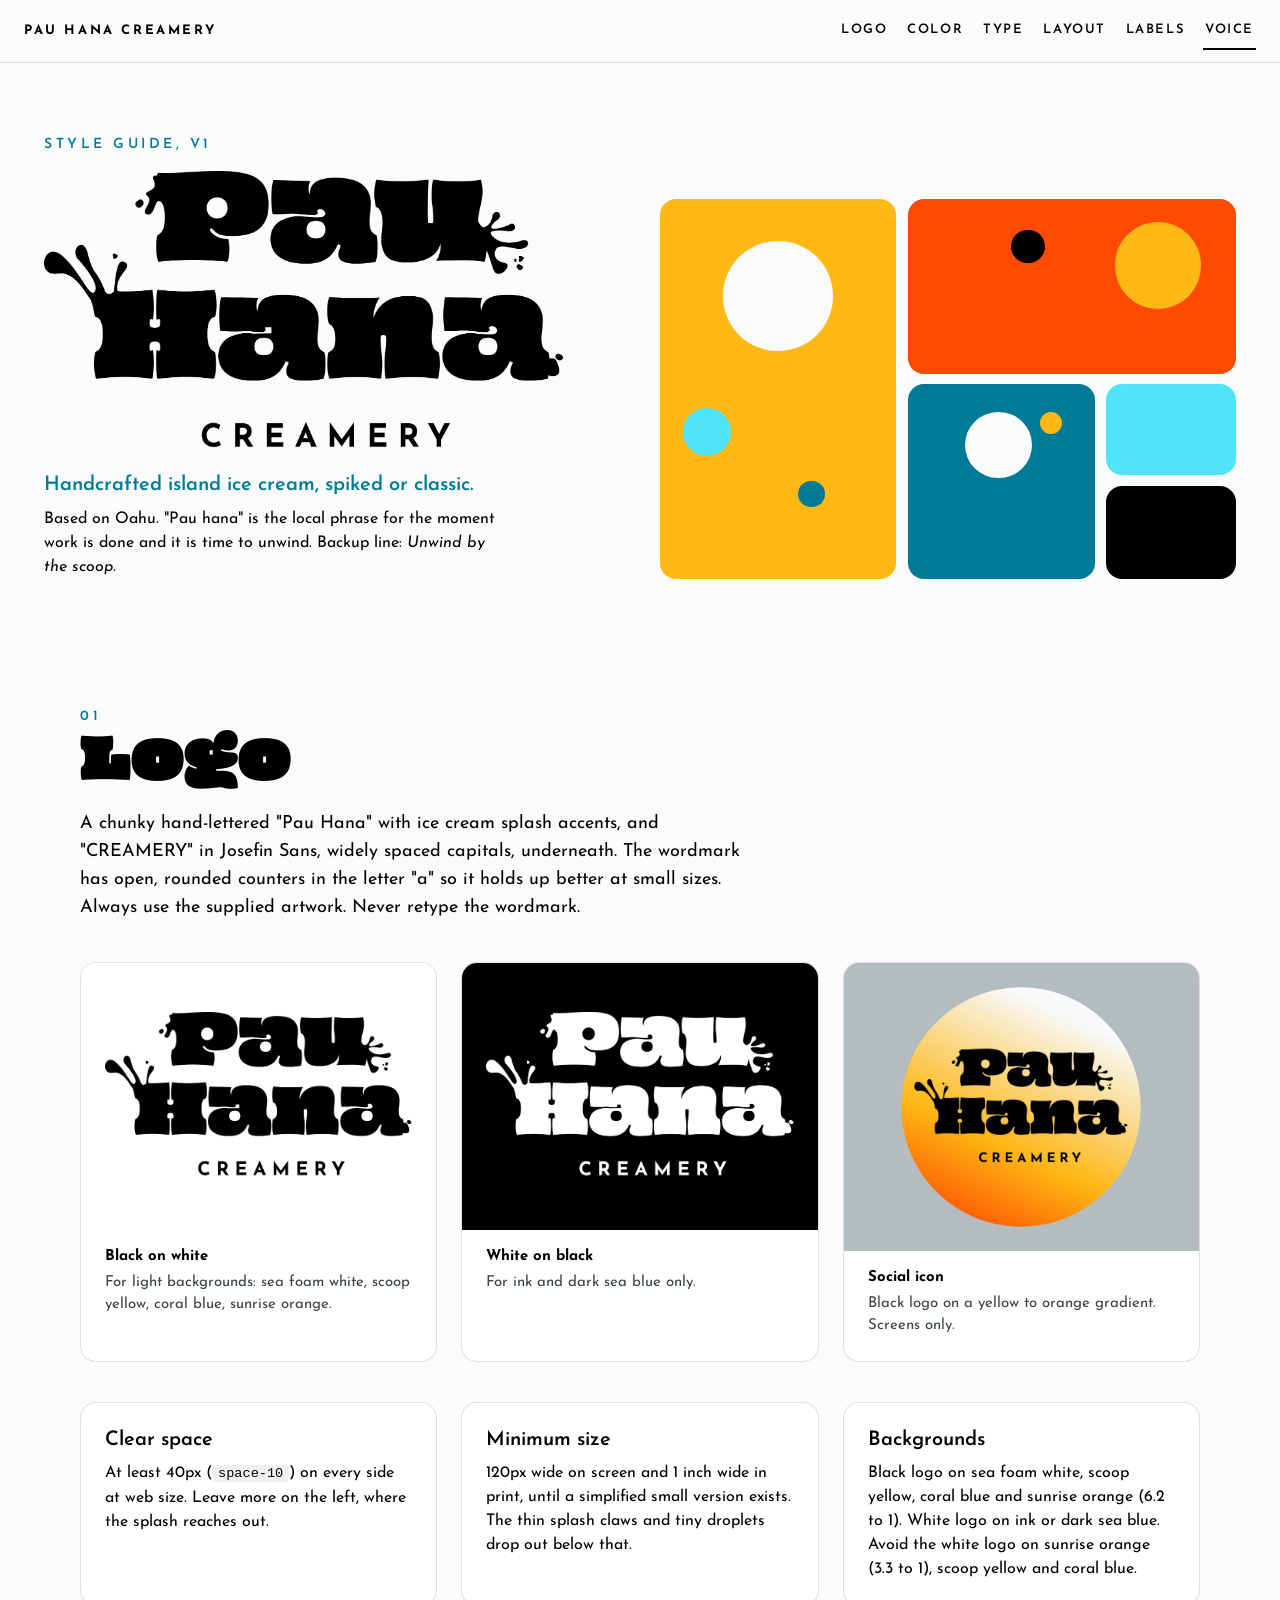
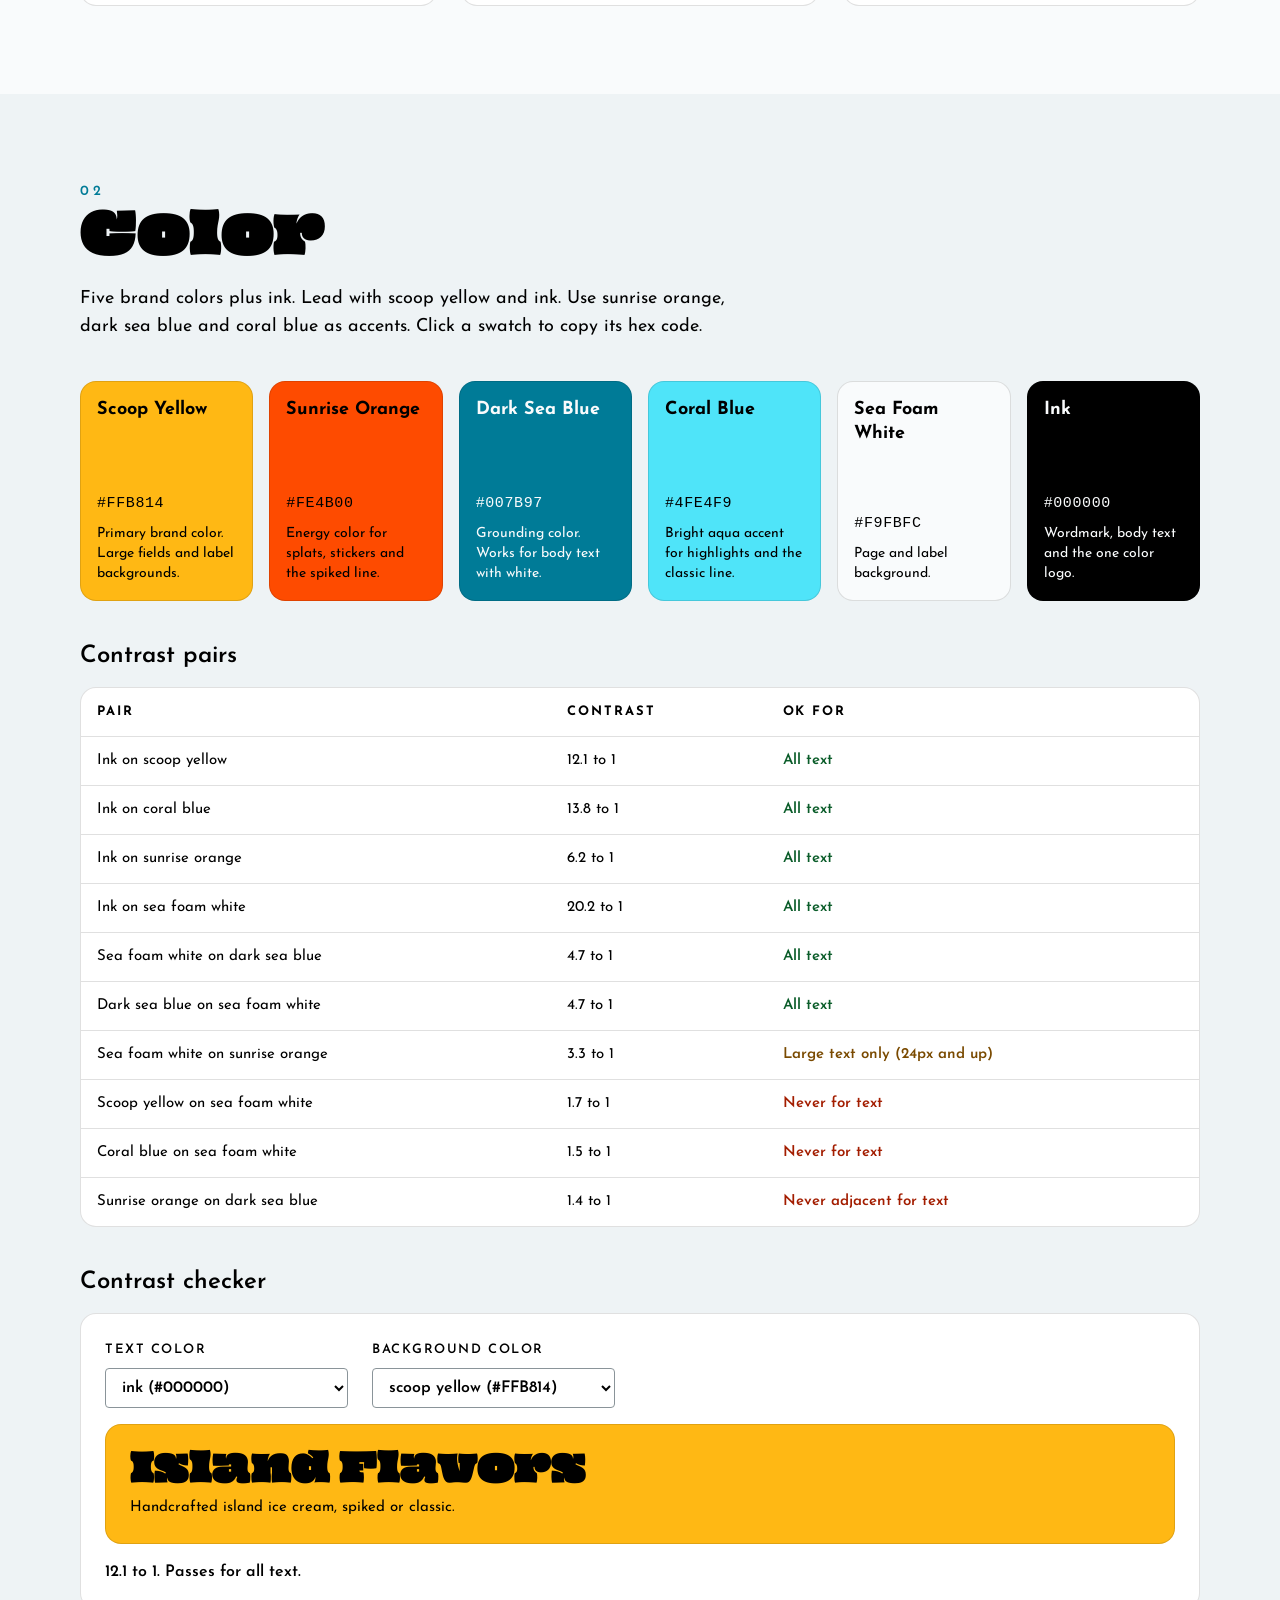
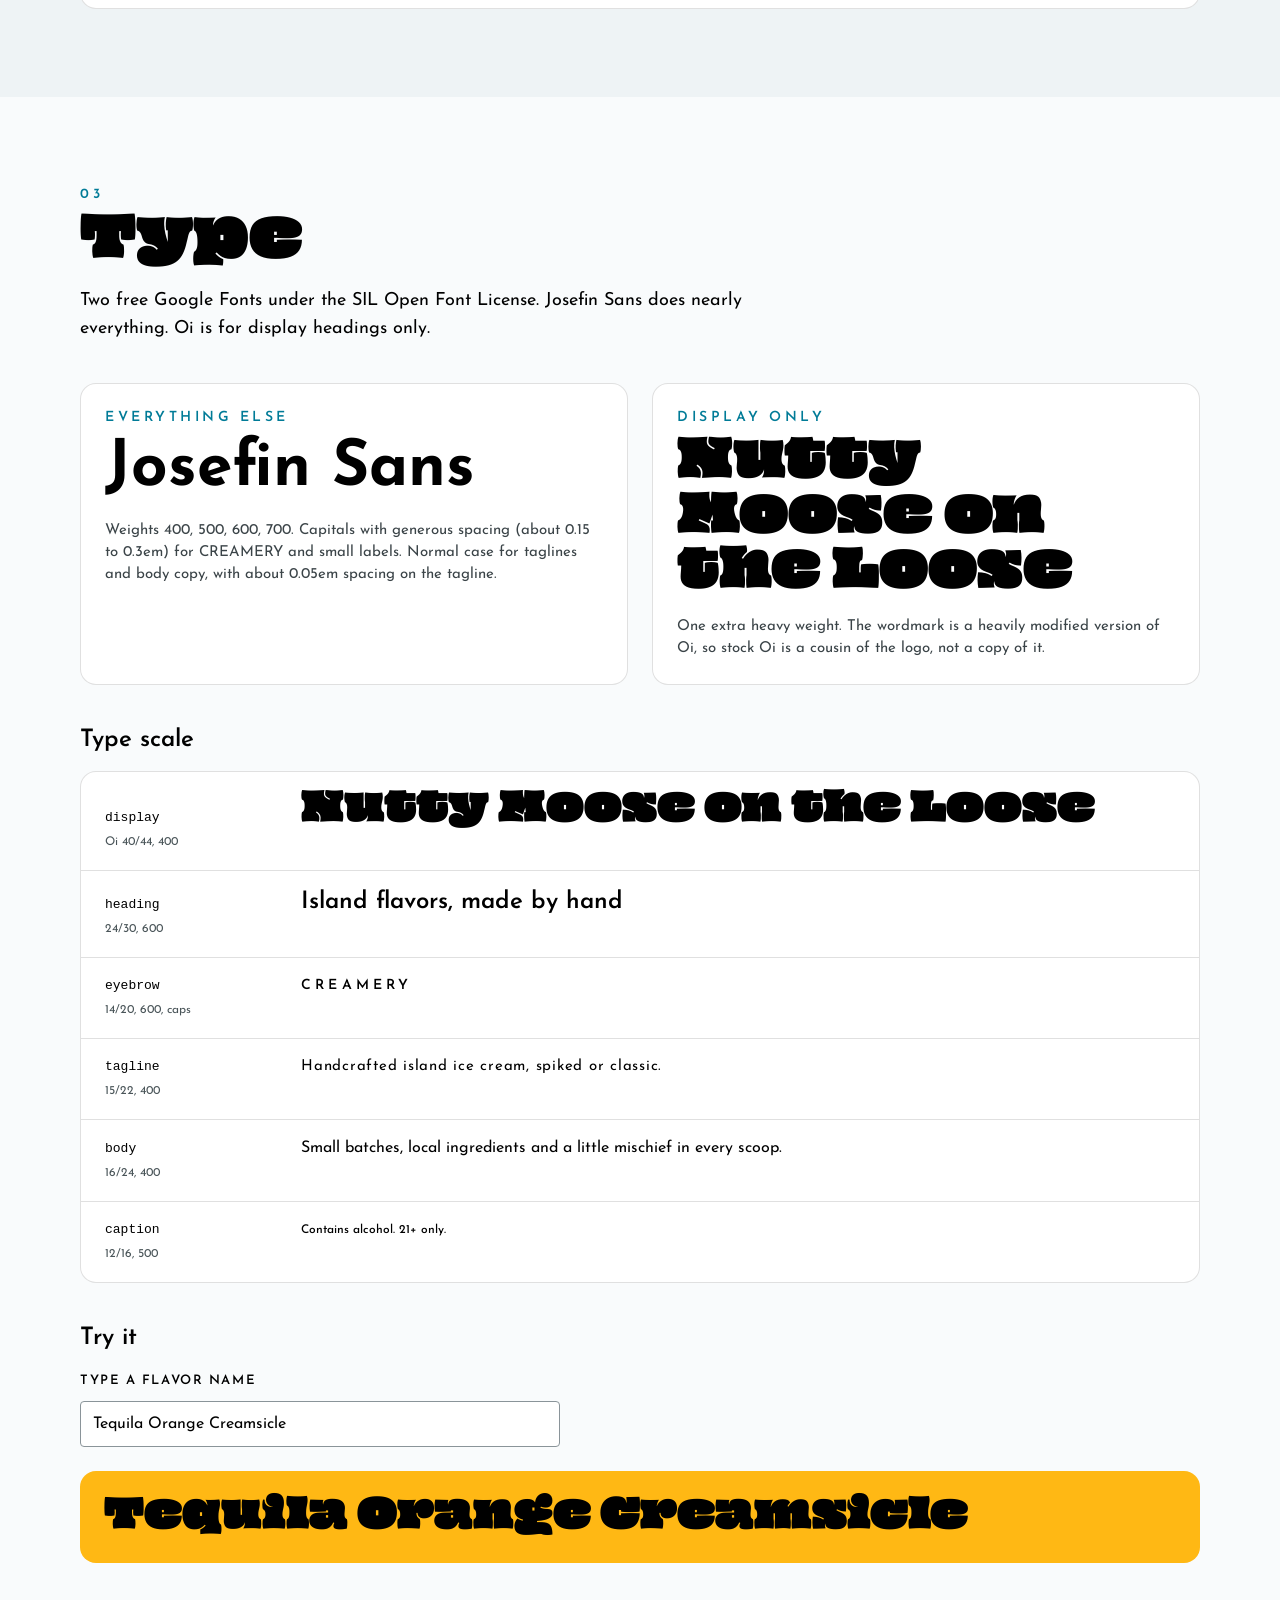
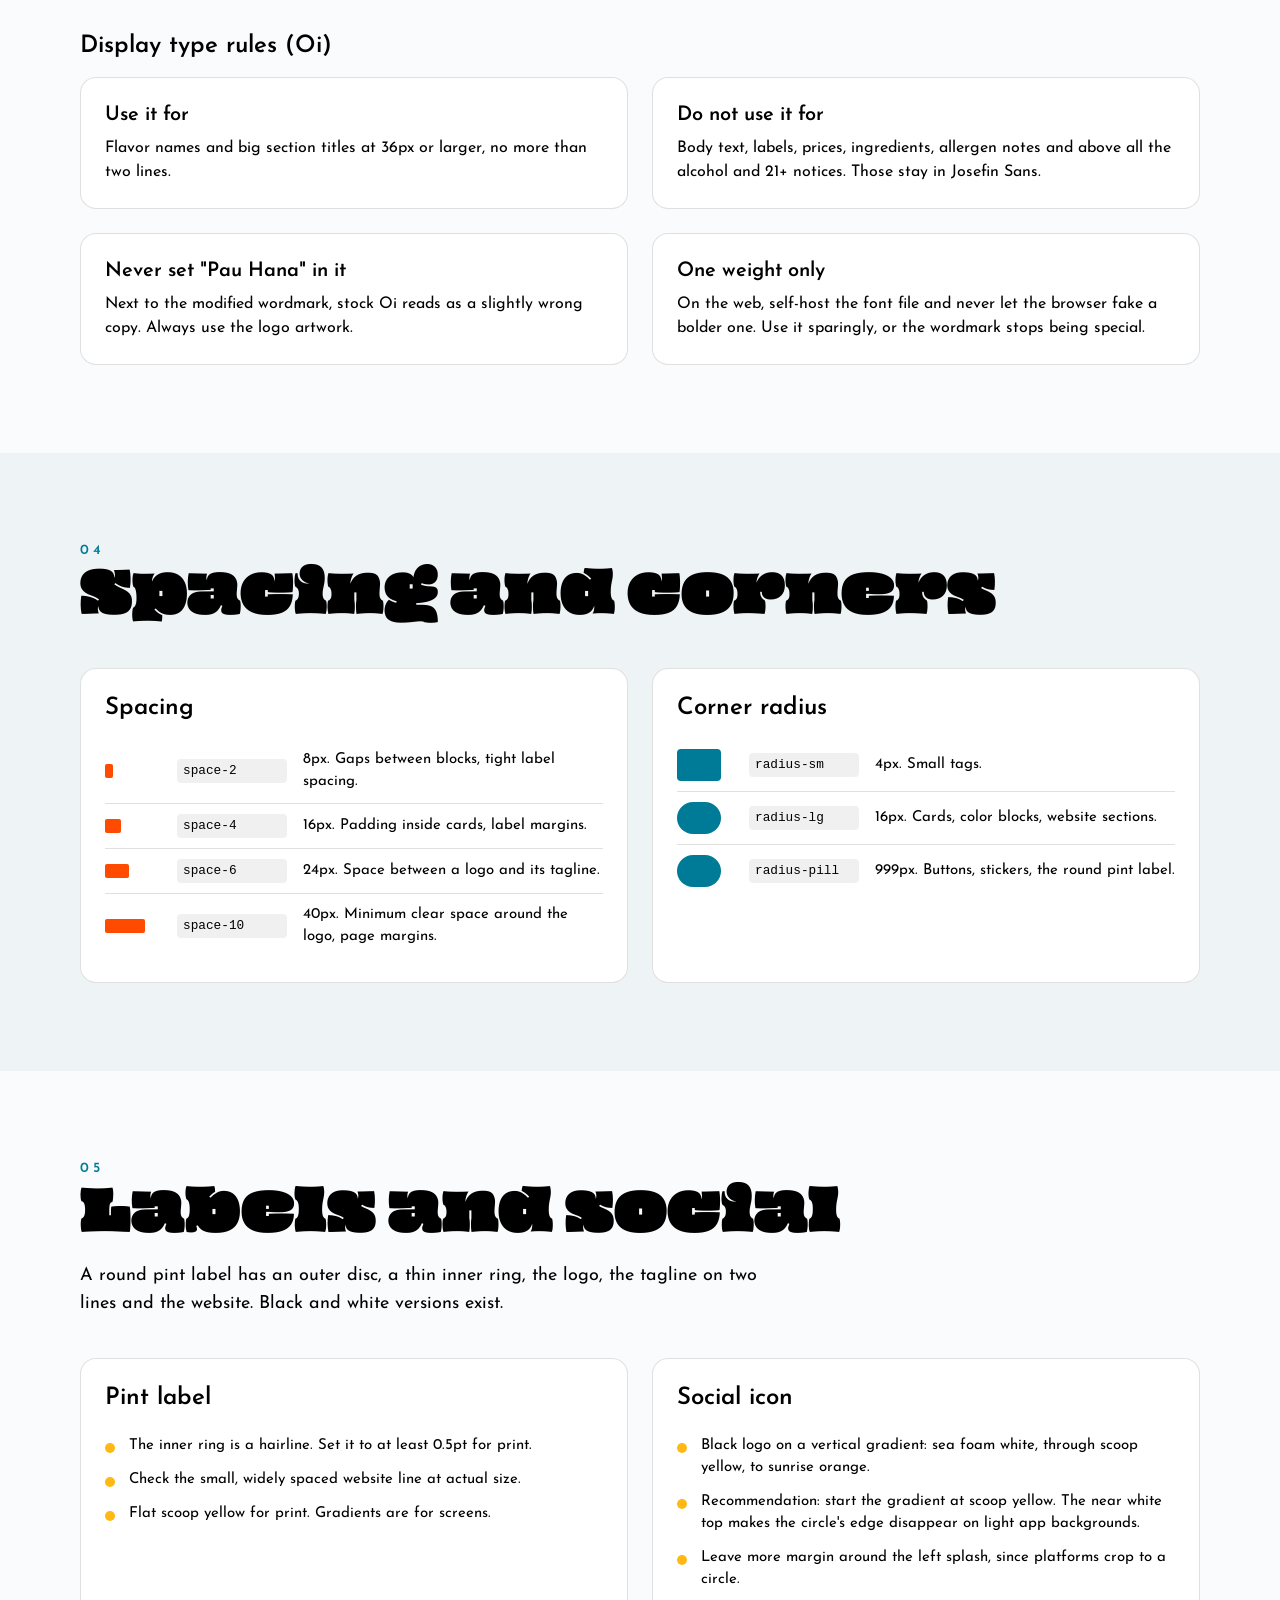
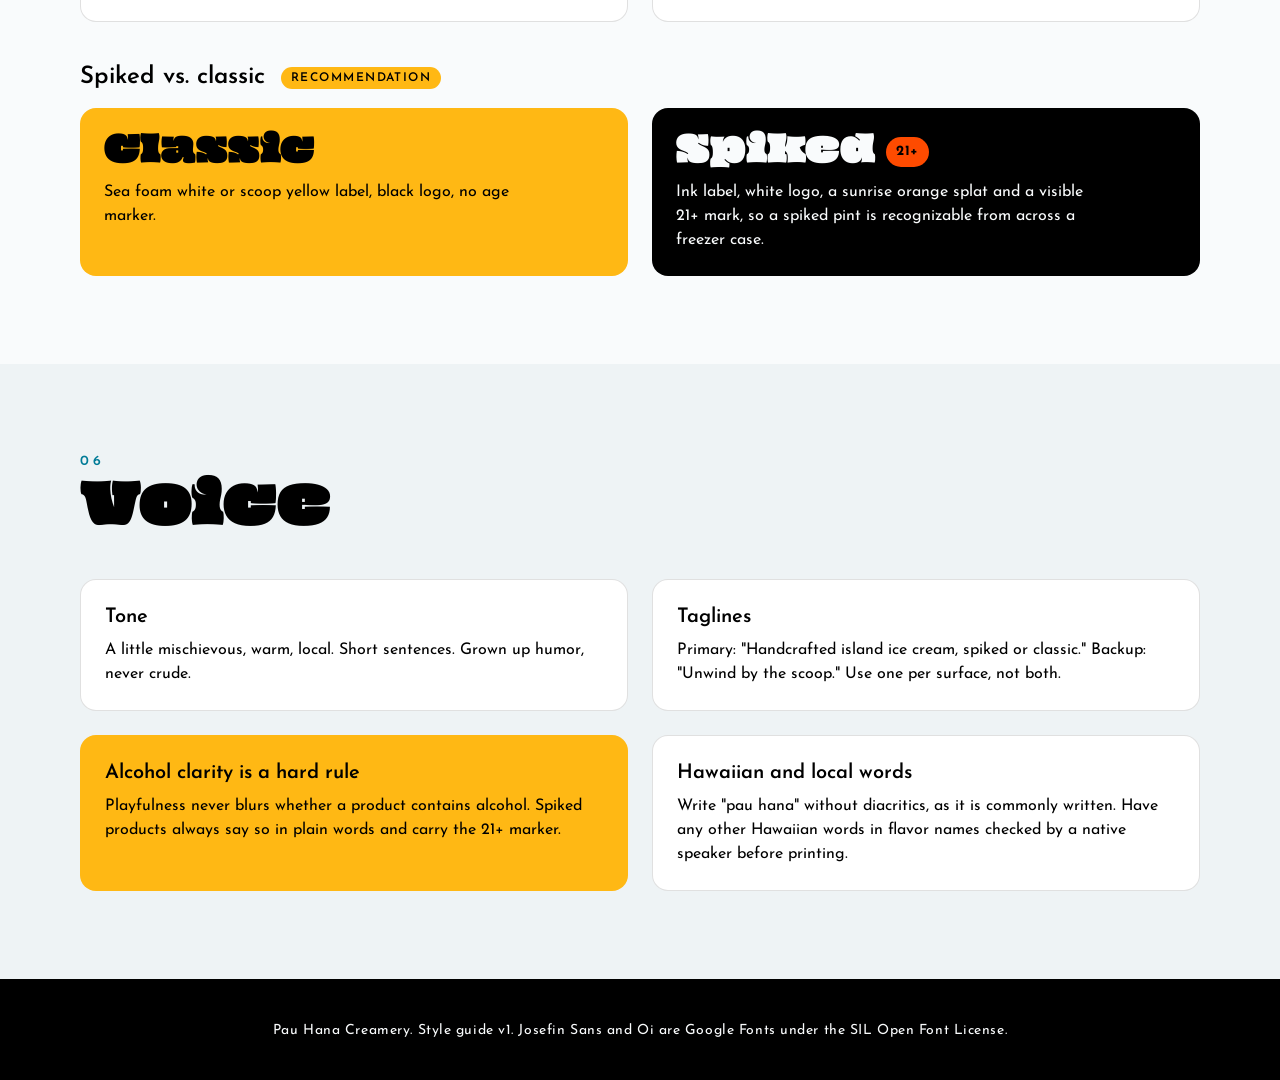
==== styleguide/index.html @ b3559ac0 "Add brand styleguide pages and assets. Co-authored-by: Cursor <cursoragent@cursor.com>" ====
<!DOCTYPE html>
<html lang="en">
<head>
  <meta charset="utf-8">
  <meta name="viewport" content="width=device-width, initial-scale=1">
  <meta name="robots" content="noindex, nofollow">
  <title>Pau Hana Creamery Style Guide</title>
  <meta name="description" content="Brand style guide for Pau Hana Creamery: logo, color, type, labels and voice.">
  <link rel="preconnect" href="https://fonts.googleapis.com">
  <link rel="preconnect" href="https://fonts.gstatic.com" crossorigin>
  <link href="https://fonts.googleapis.com/css2?family=Josefin+Sans:wght@400;500;600;700&family=Oi&display=swap" rel="stylesheet">
  <link rel="stylesheet" href="styles.css">
</head>
<body>
  <a class="skip" href="#main">Skip to content</a>

  <header class="topbar">
    <a class="topbar__brand" href="#top" aria-label="Pau Hana Creamery style guide, top">Pau Hana Creamery</a>
    <nav class="topbar__nav" aria-label="Sections">
      <a href="#logo">Logo</a>
      <a href="#color">Color</a>
      <a href="#type">Type</a>
      <a href="#layout">Layout</a>
      <a href="#labels">Labels</a>
      <a href="#voice">Voice</a>
    </nav>
  </header>

  <main id="main">
    <!-- Cover -->
    <section class="cover" id="top">
      <div class="cover__text">
        <p class="eyebrow">Style guide, v1</p>
        <h1 class="cover__name"><span class="sr-only">Pau Hana Creamery</span><img src="assets/pau-hana-logo-black.png" alt="" width="1600" height="875"></h1>
        <p class="cover__tag">Handcrafted island ice cream, spiked or classic.</p>
        <p class="cover__sub">Based on Oahu. "Pau hana" is the local phrase for the moment work is done and it is time to unwind. Backup line: <em>Unwind by the scoop.</em></p>
      </div>
      <div class="cover__art" aria-hidden="true">
        <span class="blk blk--yellow"></span>
        <span class="blk blk--orange"></span>
        <span class="blk blk--blue"></span>
        <span class="blk blk--aqua"></span>
        <span class="blk blk--ink"></span>
        <span class="dot dot--foam d1"></span>
        <span class="dot dot--aqua d2"></span>
        <span class="dot dot--blue d3"></span>
        <span class="dot dot--yellow d4"></span>
        <span class="dot dot--ink d5"></span>
        <span class="dot dot--foam d6"></span>
        <span class="dot dot--yellow d7"></span>
      </div>
    </section>

    <!-- Logo -->
    <section class="section" id="logo">
      <header class="section__head">
        <p class="eyebrow">01</p>
        <h2>Logo</h2>
        <p class="lede">A chunky hand-lettered "Pau Hana" with ice cream splash accents, and "CREAMERY" in Josefin Sans, widely spaced capitals, underneath. The wordmark has open, rounded counters in the letter "a" so it holds up better at small sizes. Always use the supplied artwork. Never retype the wordmark.</p>
      </header>

      <div class="grid grid--3">
        <figure class="card">
          <div class="frame frame--white"><img src="assets/pau-hana-logo-black.png" alt="Pau Hana Creamery logo in black on white" loading="lazy"></div>
          <figcaption><strong>Black on white</strong><span>For light backgrounds: sea foam white, scoop yellow, coral blue, sunrise orange.</span></figcaption>
        </figure>
        <figure class="card">
          <div class="frame frame--black"><img src="assets/pau-hana-logo-white.png" alt="Pau Hana Creamery logo in white on black" loading="lazy"></div>
          <figcaption><strong>White on black</strong><span>For ink and dark sea blue only.</span></figcaption>
        </figure>
        <figure class="card">
          <div class="frame frame--grey"><img class="round" src="assets/pau-hana-social-icon.png" alt="Pau Hana Creamery round social icon, black logo on a yellow to orange gradient" loading="lazy"></div>
          <figcaption><strong>Social icon</strong><span>Black logo on a yellow to orange gradient. Screens only.</span></figcaption>
        </figure>
      </div>

      <div class="rules">
        <div class="rule">
          <h3>Clear space</h3>
          <p>At least 40px (<code>space-10</code>) on every side at web size. Leave more on the left, where the splash reaches out.</p>
        </div>
        <div class="rule">
          <h3>Minimum size</h3>
          <p>120px wide on screen and 1 inch wide in print, until a simplified small version exists. The thin splash claws and tiny droplets drop out below that.</p>
        </div>
        <div class="rule">
          <h3>Backgrounds</h3>
          <p>Black logo on sea foam white, scoop yellow, coral blue and sunrise orange (6.2 to 1). White logo on ink or dark sea blue. Avoid the white logo on sunrise orange (3.3 to 1), scoop yellow and coral blue.</p>
        </div>
      </div>
    </section>

    <!-- Color -->
    <section class="section section--tint" id="color">
      <header class="section__head">
        <p class="eyebrow">02</p>
        <h2>Color</h2>
        <p class="lede">Five brand colors plus ink. Lead with scoop yellow and ink. Use sunrise orange, dark sea blue and coral blue as accents. Click a swatch to copy its hex code.</p>
      </header>

      <div class="swatches" id="swatches"></div>

      <h3 class="sub">Contrast pairs</h3>
      <div class="table-wrap">
        <table class="table">
          <thead><tr><th scope="col">Pair</th><th scope="col">Contrast</th><th scope="col">OK for</th></tr></thead>
          <tbody>
            <tr><td>Ink on scoop yellow</td><td>12.1 to 1</td><td class="ok">All text</td></tr>
            <tr><td>Ink on coral blue</td><td>13.8 to 1</td><td class="ok">All text</td></tr>
            <tr><td>Ink on sunrise orange</td><td>6.2 to 1</td><td class="ok">All text</td></tr>
            <tr><td>Ink on sea foam white</td><td>20.2 to 1</td><td class="ok">All text</td></tr>
            <tr><td>Sea foam white on dark sea blue</td><td>4.7 to 1</td><td class="ok">All text</td></tr>
            <tr><td>Dark sea blue on sea foam white</td><td>4.7 to 1</td><td class="ok">All text</td></tr>
            <tr><td>Sea foam white on sunrise orange</td><td>3.3 to 1</td><td class="warn">Large text only (24px and up)</td></tr>
            <tr><td>Scoop yellow on sea foam white</td><td>1.7 to 1</td><td class="no">Never for text</td></tr>
            <tr><td>Coral blue on sea foam white</td><td>1.5 to 1</td><td class="no">Never for text</td></tr>
            <tr><td>Sunrise orange on dark sea blue</td><td>1.4 to 1</td><td class="no">Never adjacent for text</td></tr>
          </tbody>
        </table>
      </div>

      <h3 class="sub">Contrast checker</h3>
      <div class="checker" id="checker">
        <div class="checker__controls">
          <label>Text color
            <select id="fg" aria-label="Text color"></select>
          </label>
          <label>Background color
            <select id="bg" aria-label="Background color"></select>
          </label>
        </div>
        <div class="checker__preview" id="preview">
          <span class="checker__big">Island Flavors</span>
          <span class="checker__small">Handcrafted island ice cream, spiked or classic.</span>
        </div>
        <p class="checker__result" id="result" aria-live="polite"></p>
      </div>
    </section>

    <!-- Type -->
    <section class="section" id="type">
      <header class="section__head">
        <p class="eyebrow">03</p>
        <h2>Type</h2>
        <p class="lede">Two free Google Fonts under the SIL Open Font License. Josefin Sans does nearly everything. Oi is for display headings only.</p>
      </header>

      <div class="grid grid--2">
        <article class="card card--pad">
          <p class="eyebrow">Everything else</p>
          <p class="specimen specimen--sans">Josefin Sans</p>
          <p class="meta">Weights 400, 500, 600, 700. Capitals with generous spacing (about 0.15 to 0.3em) for CREAMERY and small labels. Normal case for taglines and body copy, with about 0.05em spacing on the tagline.</p>
        </article>
        <article class="card card--pad">
          <p class="eyebrow">Display only</p>
          <p class="specimen specimen--oi">Nutty Moose on the Loose</p>
          <p class="meta">One extra heavy weight. The wordmark is a heavily modified version of Oi, so stock Oi is a cousin of the logo, not a copy of it.</p>
        </article>
      </div>

      <h3 class="sub">Type scale</h3>
      <div class="scale">
        <div class="scale__row"><span class="scale__label">display<small>Oi 40/44, 400</small></span><span class="t-display">Nutty Moose on the Loose</span></div>
        <div class="scale__row"><span class="scale__label">heading<small>24/30, 600</small></span><span class="t-heading">Island flavors, made by hand</span></div>
        <div class="scale__row"><span class="scale__label">eyebrow<small>14/20, 600, caps</small></span><span class="t-eyebrow">Creamery</span></div>
        <div class="scale__row"><span class="scale__label">tagline<small>15/22, 400</small></span><span class="t-tagline">Handcrafted island ice cream, spiked or classic.</span></div>
        <div class="scale__row"><span class="scale__label">body<small>16/24, 400</small></span><span class="t-body">Small batches, local ingredients and a little mischief in every scoop.</span></div>
        <div class="scale__row"><span class="scale__label">caption<small>12/16, 500</small></span><span class="t-caption">Contains alcohol. 21+ only.</span></div>
      </div>

      <h3 class="sub">Try it</h3>
      <div class="tester">
        <label for="tester-input">Type a flavor name</label>
        <input id="tester-input" type="text" value="Tequila Orange Creamsicle" maxlength="48" autocomplete="off">
        <p class="tester__out tester__out--oi" id="tester-oi" aria-label="Preview in Oi">Tequila Orange Creamsicle</p>
        <p class="tester__note" id="tester-note"></p>
      </div>

      <h3 class="sub">Display type rules (Oi)</h3>
      <div class="rules rules--2">
        <div class="rule"><h3>Use it for</h3><p>Flavor names and big section titles at 36px or larger, no more than two lines.</p></div>
        <div class="rule"><h3>Do not use it for</h3><p>Body text, labels, prices, ingredients, allergen notes and above all the alcohol and 21+ notices. Those stay in Josefin Sans.</p></div>
        <div class="rule"><h3>Never set "Pau Hana" in it</h3><p>Next to the modified wordmark, stock Oi reads as a slightly wrong copy. Always use the logo artwork.</p></div>
        <div class="rule"><h3>One weight only</h3><p>On the web, self-host the font file and never let the browser fake a bolder one. Use it sparingly, or the wordmark stops being special.</p></div>
      </div>
    </section>

    <!-- Layout tokens -->
    <section class="section section--tint" id="layout">
      <header class="section__head">
        <p class="eyebrow">04</p>
        <h2>Spacing and corners</h2>
      </header>
      <div class="grid grid--2">
        <div class="card card--pad">
          <h3 class="sub sub--tight">Spacing</h3>
          <ul class="tokens">
            <li><span class="bar" style="width:8px"></span><code>space-2</code><span>8px. Gaps between blocks, tight label spacing.</span></li>
            <li><span class="bar" style="width:16px"></span><code>space-4</code><span>16px. Padding inside cards, label margins.</span></li>
            <li><span class="bar" style="width:24px"></span><code>space-6</code><span>24px. Space between a logo and its tagline.</span></li>
            <li><span class="bar" style="width:40px"></span><code>space-10</code><span>40px. Minimum clear space around the logo, page margins.</span></li>
          </ul>
        </div>
        <div class="card card--pad">
          <h3 class="sub sub--tight">Corner radius</h3>
          <ul class="tokens">
            <li><span class="corner" style="border-radius:4px"></span><code>radius-sm</code><span>4px. Small tags.</span></li>
            <li><span class="corner" style="border-radius:16px"></span><code>radius-lg</code><span>16px. Cards, color blocks, website sections.</span></li>
            <li><span class="corner" style="border-radius:999px"></span><code>radius-pill</code><span>999px. Buttons, stickers, the round pint label.</span></li>
          </ul>
        </div>
      </div>
    </section>

    <!-- Labels -->
    <section class="section" id="labels">
      <header class="section__head">
        <p class="eyebrow">05</p>
        <h2>Labels and social</h2>
        <p class="lede">A round pint label has an outer disc, a thin inner ring, the logo, the tagline on two lines and the website. Black and white versions exist.</p>
      </header>

      <div class="grid grid--2">
        <div class="card card--pad">
          <h3 class="sub sub--tight">Pint label</h3>
          <ul class="bullets">
            <li>The inner ring is a hairline. Set it to at least 0.5pt for print.</li>
            <li>Check the small, widely spaced website line at actual size.</li>
            <li>Flat scoop yellow for print. Gradients are for screens.</li>
          </ul>
        </div>
        <div class="card card--pad">
          <h3 class="sub sub--tight">Social icon</h3>
          <ul class="bullets">
            <li>Black logo on a vertical gradient: sea foam white, through scoop yellow, to sunrise orange.</li>
            <li>Recommendation: start the gradient at scoop yellow. The near white top makes the circle's edge disappear on light app backgrounds.</li>
            <li>Leave more margin around the left splash, since platforms crop to a circle.</li>
          </ul>
        </div>
      </div>

      <h3 class="sub">Spiked vs. classic <span class="tag">Recommendation</span></h3>
      <div class="grid grid--2">
        <div class="pint pint--classic">
          <span class="pint__label">Classic</span>
          <p>Sea foam white or scoop yellow label, black logo, no age marker.</p>
        </div>
        <div class="pint pint--spiked">
          <span class="pint__label">Spiked <b class="age">21+</b></span>
          <p>Ink label, white logo, a sunrise orange splat and a visible 21+ mark, so a spiked pint is recognizable from across a freezer case.</p>
        </div>
      </div>
    </section>

    <!-- Voice -->
    <section class="section section--tint" id="voice">
      <header class="section__head">
        <p class="eyebrow">06</p>
        <h2>Voice</h2>
      </header>
      <div class="rules rules--2">
        <div class="rule"><h3>Tone</h3><p>A little mischievous, warm, local. Short sentences. Grown up humor, never crude.</p></div>
        <div class="rule"><h3>Taglines</h3><p>Primary: "Handcrafted island ice cream, spiked or classic." Backup: "Unwind by the scoop." Use one per surface, not both.</p></div>
        <div class="rule rule--alert"><h3>Alcohol clarity is a hard rule</h3><p>Playfulness never blurs whether a product contains alcohol. Spiked products always say so in plain words and carry the 21+ marker.</p></div>
        <div class="rule"><h3>Hawaiian and local words</h3><p>Write "pau hana" without diacritics, as it is commonly written. Have any other Hawaiian words in flavor names checked by a native speaker before printing.</p></div>
      </div>
    </section>

  </main>

  <footer class="footer">
    <p>Pau Hana Creamery. Style guide v1. Josefin Sans and Oi are Google Fonts under the SIL Open Font License.</p>
  </footer>

  <div class="toast" id="toast" role="status" aria-live="polite"></div>
  <script src="script.js"></script>
</body>
</html>
---- styleguide/styles.css ----
:root {
  --scoop-yellow: #FFB814;
  --sunrise-orange: #FE4B00;
  --dark-sea-blue: #007B97;
  --coral-blue: #4FE4F9;
  --sea-foam-white: #F9FBFC;
  --ink: #000000;

  --space-2: 8px;
  --space-4: 16px;
  --space-6: 24px;
  --space-10: 40px;
  --radius-sm: 4px;
  --radius-lg: 16px;
  --radius-pill: 999px;

  --font-sans: "Josefin Sans", system-ui, -apple-system, "Segoe UI", sans-serif;
  --font-display: "Oi", "Josefin Sans", system-ui, sans-serif;

  --line: rgba(0, 0, 0, 0.12);
  --maxw: 1120px;
}

*, *::before, *::after { box-sizing: border-box; }

html { scroll-behavior: smooth; scroll-padding-top: 72px; }

body {
  margin: 0;
  background: var(--sea-foam-white);
  color: var(--ink);
  font-family: var(--font-sans);
  font-size: 16px;
  line-height: 24px;
  -webkit-font-smoothing: antialiased;
}

img { max-width: 100%; display: block; }
code { font-family: ui-monospace, SFMono-Regular, Menlo, monospace; font-size: 0.85em; background: rgba(0, 0, 0, 0.06); padding: 1px 6px; border-radius: var(--radius-sm); }
a { color: var(--dark-sea-blue); }
a:focus-visible, button:focus-visible, select:focus-visible, input:focus-visible { outline: 3px solid var(--dark-sea-blue); outline-offset: 2px; }

.skip { position: absolute; left: -999px; top: 8px; background: var(--ink); color: var(--sea-foam-white); padding: 8px 16px; border-radius: var(--radius-sm); z-index: 100; }
.skip:focus { left: 8px; }

/* Top bar */
.topbar {
  position: sticky; top: 0; z-index: 50;
  display: flex; align-items: center; justify-content: space-between; gap: var(--space-4);
  padding: 12px var(--space-6);
  background: rgba(249, 251, 252, 0.92);
  backdrop-filter: blur(8px);
  border-bottom: 1px solid var(--line);
}
.topbar__brand { font-weight: 700; letter-spacing: 0.2em; text-transform: uppercase; font-size: 13px; color: var(--ink); text-decoration: none; white-space: nowrap; }
.topbar__nav { display: flex; gap: var(--space-4); overflow-x: auto; }
.topbar__nav a {
  font-size: 13px; font-weight: 600; letter-spacing: 0.12em; text-transform: uppercase;
  color: var(--ink); text-decoration: none; padding: 6px 2px; border-bottom: 2px solid transparent; white-space: nowrap;
}
.topbar__nav a:hover { border-bottom-color: var(--sunrise-orange); }
.topbar__nav a.is-active { border-bottom-color: var(--ink); }

/* Typography helpers */
.eyebrow { margin: 0 0 var(--space-2); font-size: 14px; line-height: 20px; font-weight: 600; letter-spacing: 0.25em; text-transform: uppercase; color: var(--dark-sea-blue); }
h2 { margin: 0 0 var(--space-4); font-family: var(--font-display); font-weight: 400; font-size: clamp(36px, 6vw, 56px); line-height: 1.05; }
h3 { margin: 0 0 var(--space-2); font-size: 20px; line-height: 26px; font-weight: 600; }
.sub { margin: var(--space-10) 0 var(--space-4); font-size: 24px; line-height: 30px; font-weight: 600; }
.sub--tight { margin-top: 0; }
.lede { max-width: 680px; margin: 0; font-size: 18px; line-height: 28px; }
.tag { display: inline-block; vertical-align: middle; margin-left: var(--space-2); padding: 2px 10px; border-radius: var(--radius-pill); background: var(--scoop-yellow); color: var(--ink); font-size: 12px; line-height: 18px; font-weight: 600; letter-spacing: 0.12em; text-transform: uppercase; }

/* Sections */
.section { padding: 88px var(--space-6); }
.section--tint { background: #EEF3F5; }
.section > * { max-width: var(--maxw); margin-left: auto; margin-right: auto; }
.section__head { margin-bottom: var(--space-10); }

.grid { display: grid; gap: var(--space-6); }
.grid--2 { grid-template-columns: repeat(auto-fit, minmax(320px, 1fr)); }
.grid--3 { grid-template-columns: repeat(auto-fit, minmax(280px, 1fr)); }

.card { background: #fff; border: 1px solid var(--line); border-radius: var(--radius-lg); overflow: hidden; margin: 0; }
.card--pad { padding: var(--space-6); }
.card figcaption { display: grid; gap: 4px; padding: var(--space-4) var(--space-6) var(--space-6); font-size: 15px; line-height: 22px; }
.card figcaption span { color: #3b4448; }

.frame { display: grid; place-items: center; padding: var(--space-6); aspect-ratio: 4 / 3; }
.frame--white { background: #fff; }
.frame--black { background: #000; }
.frame--grey { background: #B4BCC0; }
.frame img { max-height: 100%; width: auto; border-radius: var(--radius-sm); }
.frame img.round { border-radius: 50%; max-width: 78%; }

.rules { display: grid; gap: var(--space-6); grid-template-columns: repeat(auto-fit, minmax(260px, 1fr)); margin-top: var(--space-10); }
.rules--2 { grid-template-columns: repeat(auto-fit, minmax(420px, 1fr)); margin-top: 0; }
.rule { padding: var(--space-6); background: #fff; border: 1px solid var(--line); border-radius: var(--radius-lg); }
.rule p { margin: 0; }
.rule--alert { background: var(--scoop-yellow); border-color: transparent; }

/* Cover */
.cover { display: grid; grid-template-columns: minmax(0, 1fr) minmax(0, 1fr); gap: var(--space-10); align-items: end; max-width: 1240px; margin: 0 auto; padding: 72px var(--space-6) 40px; min-height: 480px; }
.cover .eyebrow { margin-bottom: var(--space-4); }
.cover__name { margin: 0 0 var(--space-4); max-width: 520px; }
.cover__name img { width: 100%; height: auto; }
.sr-only { position: absolute; width: 1px; height: 1px; padding: 0; margin: -1px; overflow: hidden; clip: rect(0, 0, 0, 0); white-space: nowrap; border: 0; }
.cover__tag { margin: 0 0 var(--space-2); font-size: 20px; line-height: 28px; font-weight: 600; color: var(--dark-sea-blue); }
.cover__sub { margin: 0; max-width: 460px; }
.cover__art { position: relative; height: 380px; }
.blk, .dot { position: absolute; display: block; }
.blk { border-radius: var(--radius-lg); }
.blk--yellow { background: var(--scoop-yellow); left: 0; top: 0; width: 41%; height: 100%; }
.blk--orange { background: var(--sunrise-orange); left: 43%; top: 0; width: 57%; height: 46%; }
.blk--blue { background: var(--dark-sea-blue); left: 43%; top: 48.5%; width: 32.5%; height: 51.5%; }
.blk--aqua { background: var(--coral-blue); left: 77.5%; top: 48.5%; width: 22.5%; height: 24%; }
.blk--ink { background: var(--ink); left: 77.5%; top: 75.5%; width: 22.5%; height: 24.5%; }
.dot { border-radius: 50%; }
.dot--foam { background: var(--sea-foam-white); }
.dot--aqua { background: var(--coral-blue); }
.dot--blue { background: var(--dark-sea-blue); }
.dot--yellow { background: var(--scoop-yellow); }
.dot--ink { background: var(--ink); }
.d1 { width: 19%; aspect-ratio: 1; left: 11%; top: 11%; }
.d2 { width: 8.3%; aspect-ratio: 1; left: 4%; top: 55%; }
.d3 { width: 4.6%; aspect-ratio: 1; left: 24%; top: 74%; }
.d4 { width: 15%; aspect-ratio: 1; left: 79%; top: 6%; }
.d5 { width: 5.8%; aspect-ratio: 1; left: 61%; top: 8%; }
.d6 { width: 11.5%; aspect-ratio: 1; left: 53%; top: 56%; }
.d7 { width: 3.8%; aspect-ratio: 1; left: 66%; top: 56%; }

/* Swatches */
.swatches { display: grid; gap: var(--space-4); grid-template-columns: repeat(auto-fit, minmax(160px, 1fr)); }
.swatch { all: unset; box-sizing: border-box; cursor: pointer; display: flex; flex-direction: column; justify-content: space-between; min-height: 220px; padding: var(--space-4); border-radius: var(--radius-lg); border: 1px solid var(--line); transition: transform 0.15s ease; }
.swatch:hover { transform: translateY(-3px); }
.swatch:focus-visible { outline: 3px solid var(--ink); outline-offset: 3px; }
.swatch__name { font-weight: 700; font-size: 18px; line-height: 24px; text-transform: capitalize; }
.swatch__hex { font-family: ui-monospace, SFMono-Regular, Menlo, monospace; font-size: 15px; letter-spacing: 0.04em; }
.swatch__use { font-size: 14px; line-height: 20px; margin-top: var(--space-2); }

/* Tables */
.table-wrap { overflow-x: auto; background: #fff; border: 1px solid var(--line); border-radius: var(--radius-lg); }
.table { width: 100%; border-collapse: collapse; font-size: 15px; }
.table th, .table td { text-align: left; padding: 12px var(--space-4); border-bottom: 1px solid var(--line); }
.table th { font-size: 13px; letter-spacing: 0.15em; text-transform: uppercase; }
.table tbody tr:last-child td { border-bottom: 0; }
.ok { font-weight: 600; color: #0b5d2a; }
.warn { font-weight: 600; color: #7a4a00; }
.no { font-weight: 600; color: #a31d00; }

/* Checker */
.checker { background: #fff; border: 1px solid var(--line); border-radius: var(--radius-lg); padding: var(--space-6); display: grid; gap: var(--space-4); }
.checker__controls { display: flex; flex-wrap: wrap; gap: var(--space-6); }
.checker label, .tester label { display: grid; gap: 6px; font-size: 13px; font-weight: 600; letter-spacing: 0.12em; text-transform: uppercase; }
select, input[type="text"] { font: inherit; font-size: 16px; padding: 10px 12px; border: 1px solid #8a9499; border-radius: var(--radius-sm); background: #fff; color: var(--ink); min-width: 220px; }
.checker__preview { display: grid; gap: 4px; padding: var(--space-6); border-radius: var(--radius-lg); border: 1px solid var(--line); }
.checker__big { font-family: var(--font-display); font-size: 40px; line-height: 44px; }
.checker__small { font-size: 15px; line-height: 22px; }
.checker__result { margin: 0; font-weight: 600; }

/* Type */
.specimen { margin: 0 0 var(--space-4); line-height: 1.05; }
.specimen--sans { font-weight: 700; font-size: clamp(40px, 6vw, 64px); }
.specimen--oi { font-family: var(--font-display); font-size: clamp(34px, 5vw, 52px); }
.meta { margin: 0; font-size: 15px; line-height: 22px; color: #3b4448; }
.scale { background: #fff; border: 1px solid var(--line); border-radius: var(--radius-lg); }
.scale__row { display: grid; grid-template-columns: 180px 1fr; gap: var(--space-4); align-items: baseline; padding: var(--space-4) var(--space-6); border-bottom: 1px solid var(--line); }
.scale__row:last-child { border-bottom: 0; }
.scale__label { font-family: ui-monospace, SFMono-Regular, Menlo, monospace; font-size: 13px; display: grid; }
.scale__label small { font-family: var(--font-sans); font-size: 12px; color: #4a5559; }
.t-display { font-family: var(--font-display); font-size: 40px; line-height: 44px; }
.t-heading { font-size: 24px; line-height: 30px; font-weight: 600; }
.t-eyebrow { font-size: 14px; line-height: 20px; font-weight: 600; letter-spacing: 0.3em; text-transform: uppercase; }
.t-tagline { font-size: 15px; line-height: 22px; letter-spacing: 0.05em; }
.t-body { font-size: 16px; line-height: 24px; }
.t-caption { font-size: 12px; line-height: 16px; font-weight: 500; }

.tester { display: grid; gap: var(--space-2); }
.tester input { max-width: 480px; }
.tester__out { margin: var(--space-4) 0 0; padding: var(--space-6); background: var(--scoop-yellow); border-radius: var(--radius-lg); font-family: var(--font-display); font-size: 40px; line-height: 44px; overflow-wrap: anywhere; }
.tester__note { margin: 0; font-size: 14px; min-height: 20px; color: #7a2300; font-weight: 600; }

/* Tokens */
.tokens, .bullets { margin: 0; padding: 0; list-style: none; }
.checklist { padding: 0; list-style: none; }
.tokens li { display: grid; grid-template-columns: 56px 110px 1fr; gap: var(--space-4); align-items: center; padding: 10px 0; border-bottom: 1px solid var(--line); font-size: 15px; line-height: 22px; }
.tokens li:last-child { border-bottom: 0; }
.bar { height: 14px; background: var(--sunrise-orange); border-radius: 2px; }
.corner { width: 44px; height: 32px; background: var(--dark-sea-blue); }
.bullets li { position: relative; padding: 6px 0 6px 24px; font-size: 15px; line-height: 22px; }
.bullets li::before { content: ""; position: absolute; left: 0; top: 14px; width: 10px; height: 10px; border-radius: 50%; background: var(--scoop-yellow); }

/* Pints */
.pint { padding: var(--space-6); border-radius: var(--radius-lg); }
.pint p { margin: var(--space-2) 0 0; max-width: 420px; }
.pint__label { display: inline-flex; align-items: center; gap: 10px; font-family: var(--font-display); font-size: 36px; line-height: 40px; }
.pint--classic { background: var(--scoop-yellow); color: var(--ink); }
.pint--spiked { background: var(--ink); color: var(--sea-foam-white); }
.age { display: inline-grid; place-items: center; font-family: var(--font-sans); font-size: 14px; line-height: 1; font-weight: 700; letter-spacing: 0.05em; padding: 8px 10px; border-radius: var(--radius-pill); background: var(--sunrise-orange); color: var(--ink); }

/* Checklist */
.checklist { display: grid; gap: var(--space-4); }
.checklist li { position: relative; padding: var(--space-4) var(--space-6) var(--space-4) 56px; background: #fff; border: 1px solid var(--line); border-radius: var(--radius-lg); }
.checklist li::before { content: ""; position: absolute; left: 20px; top: 20px; width: 18px; height: 18px; border: 2px solid var(--ink); border-radius: var(--radius-sm); }

/* Footer, toast */
.footer { padding: var(--space-10) var(--space-6); background: var(--ink); color: var(--sea-foam-white); text-align: center; font-size: 14px; letter-spacing: 0.04em; }
.footer p { margin: 0; }
.toast { position: fixed; left: 50%; bottom: 24px; transform: translate(-50%, 20px); opacity: 0; pointer-events: none; background: var(--ink); color: var(--sea-foam-white); padding: 10px 18px; border-radius: var(--radius-pill); font-weight: 600; transition: opacity 0.2s ease, transform 0.2s ease; z-index: 60; }
.toast.is-on { opacity: 1; transform: translate(-50%, 0); }

@media (max-width: 520px) {
  .rules--2 { grid-template-columns: 1fr; }
}

@media (max-width: 800px) {
  .cover { grid-template-columns: 1fr; min-height: 0; padding-top: 48px; }
  .cover__art { height: 280px; }
  .section { padding: 56px var(--space-4); }
  .scale__row { grid-template-columns: 1fr; gap: 4px; }
  .tokens li { grid-template-columns: 40px 90px 1fr; }
  .topbar { padding: 10px var(--space-4); }
  .topbar__brand { display: none; }
}

@media (prefers-reduced-motion: reduce) {
  html { scroll-behavior: auto; }
  .swatch, .toast { transition: none; }
}
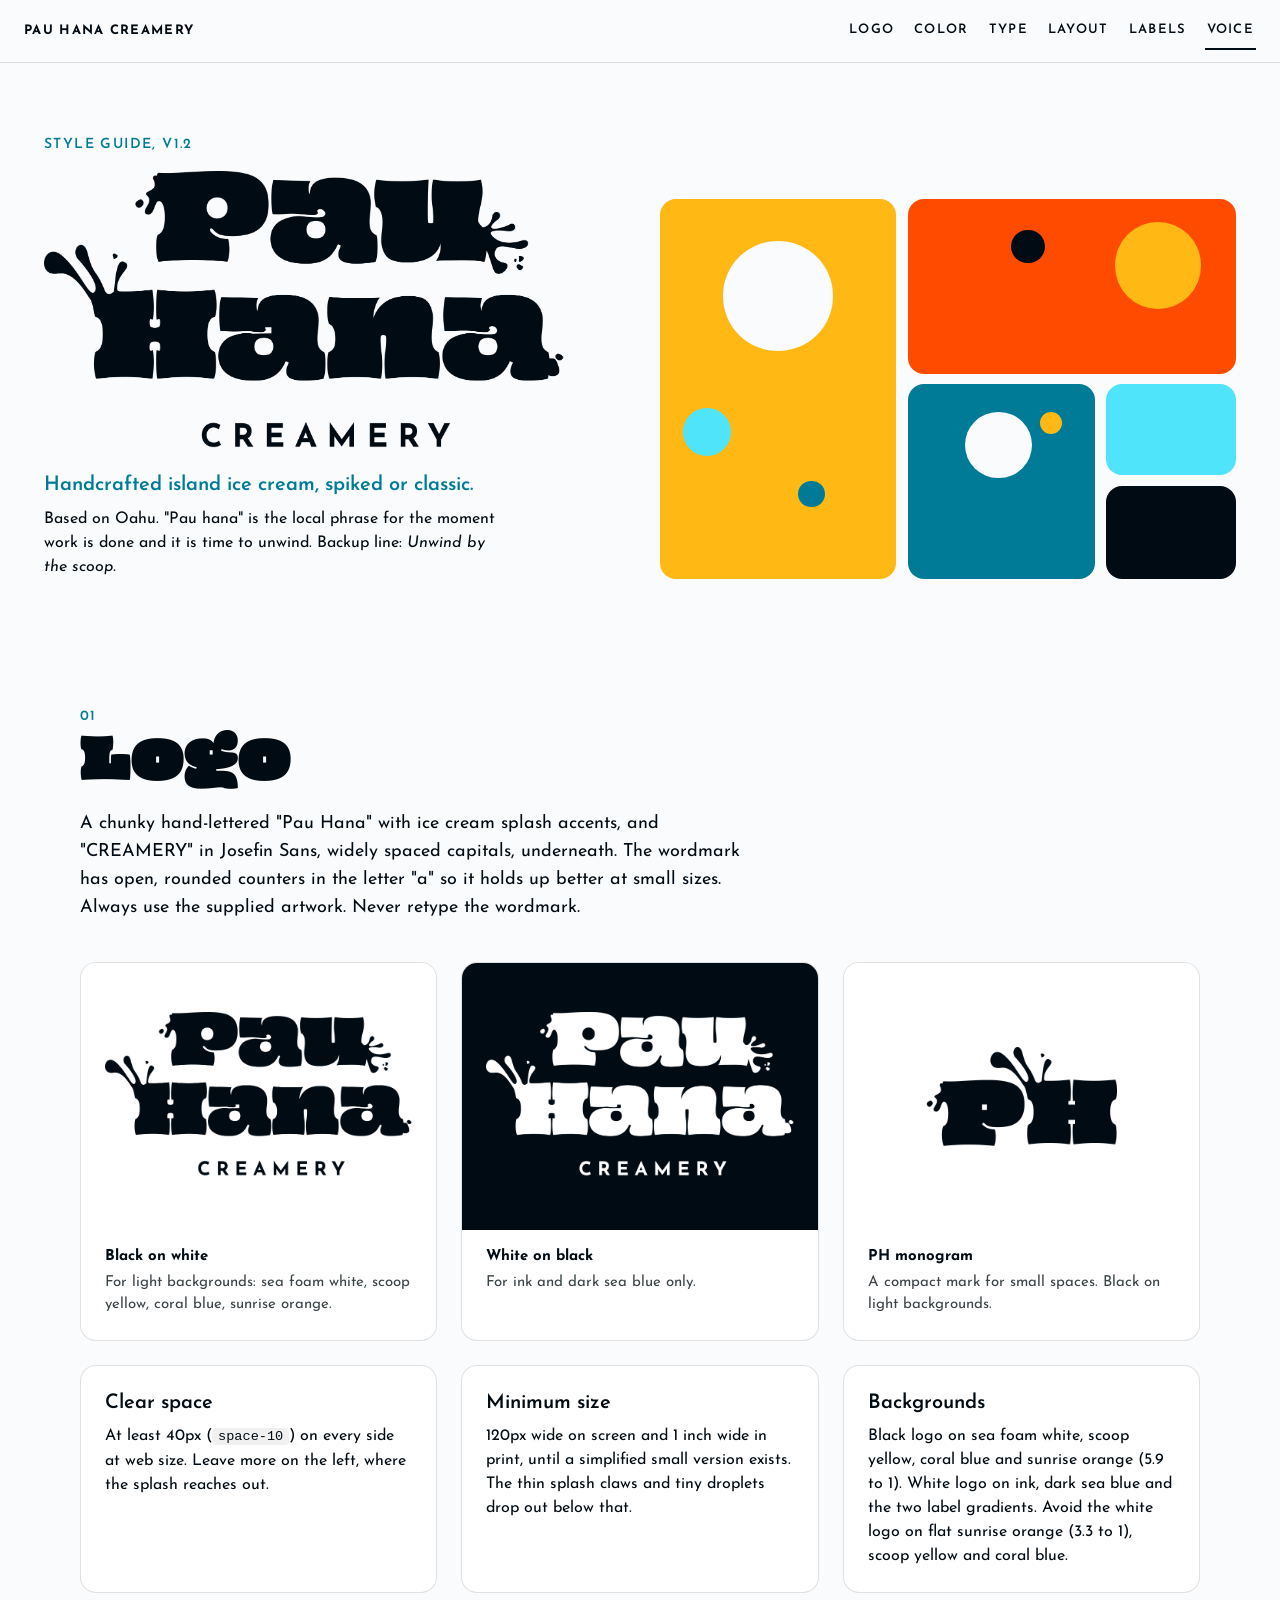
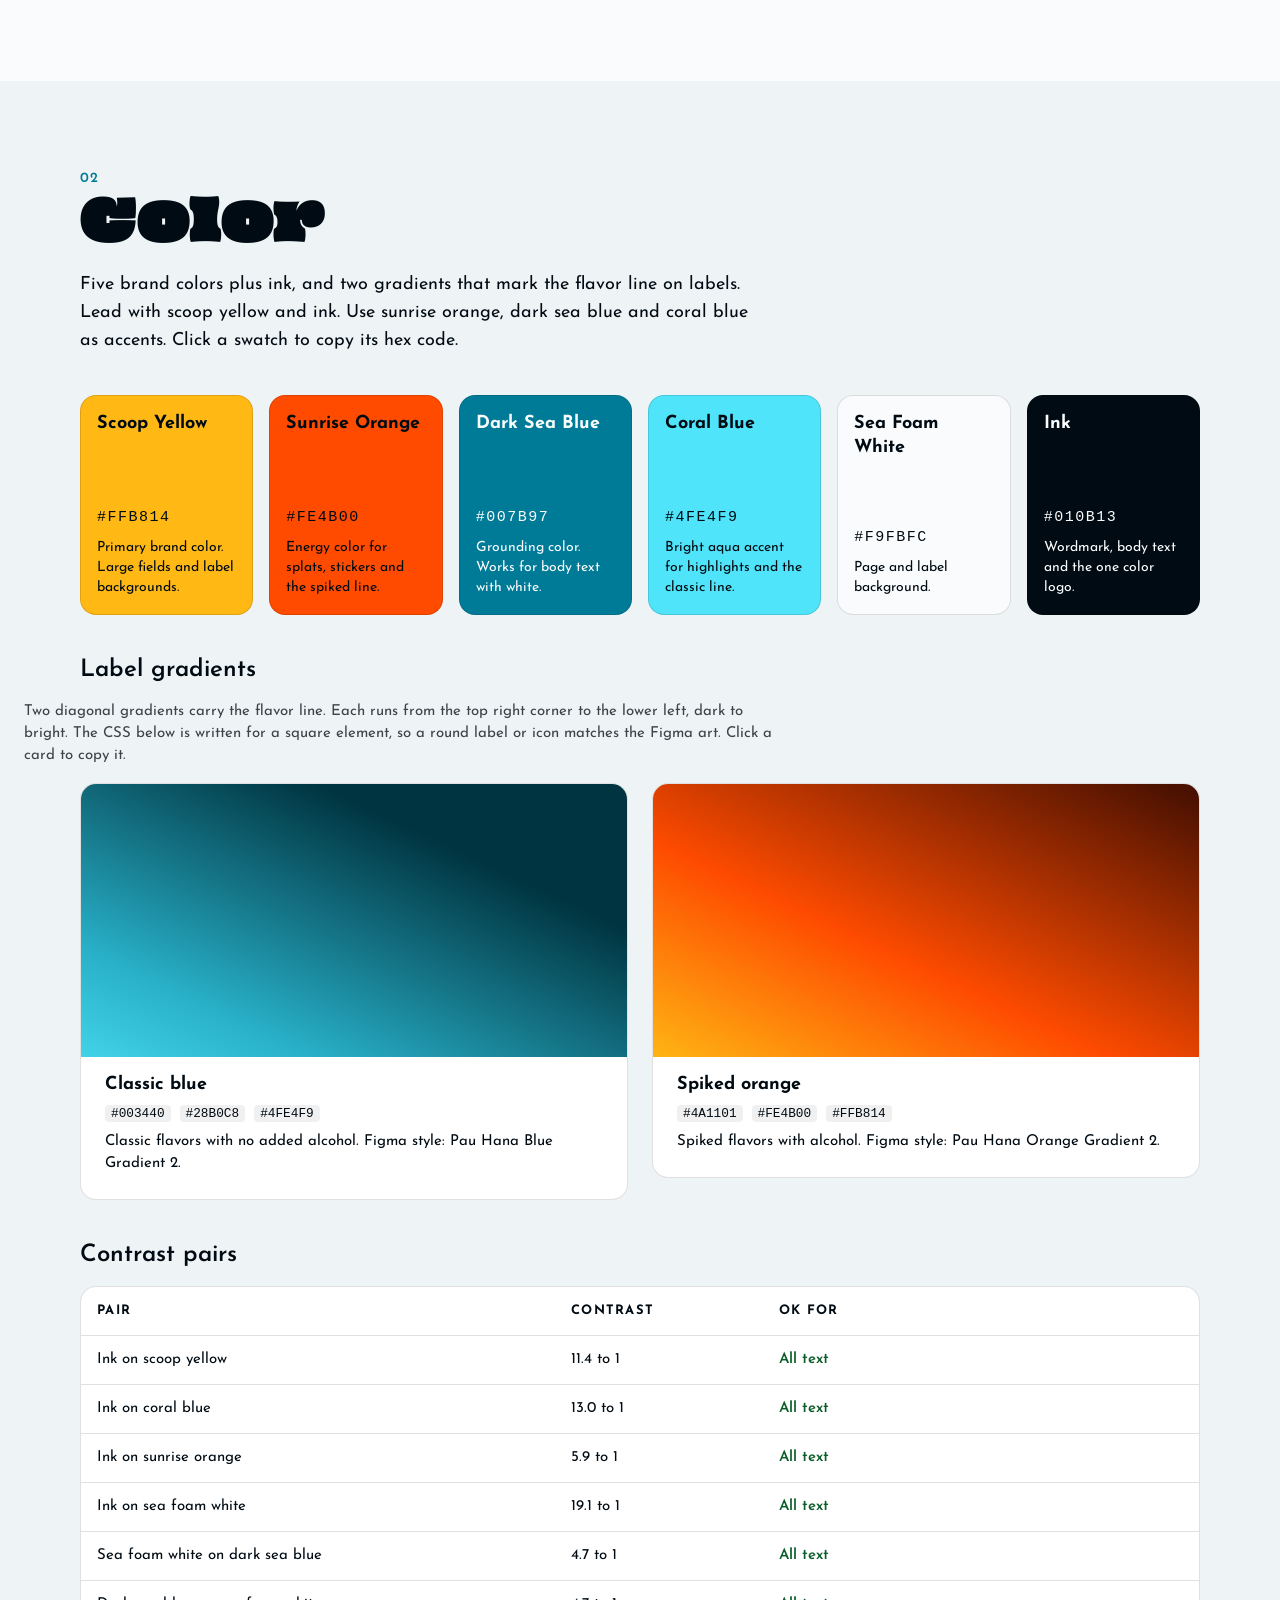
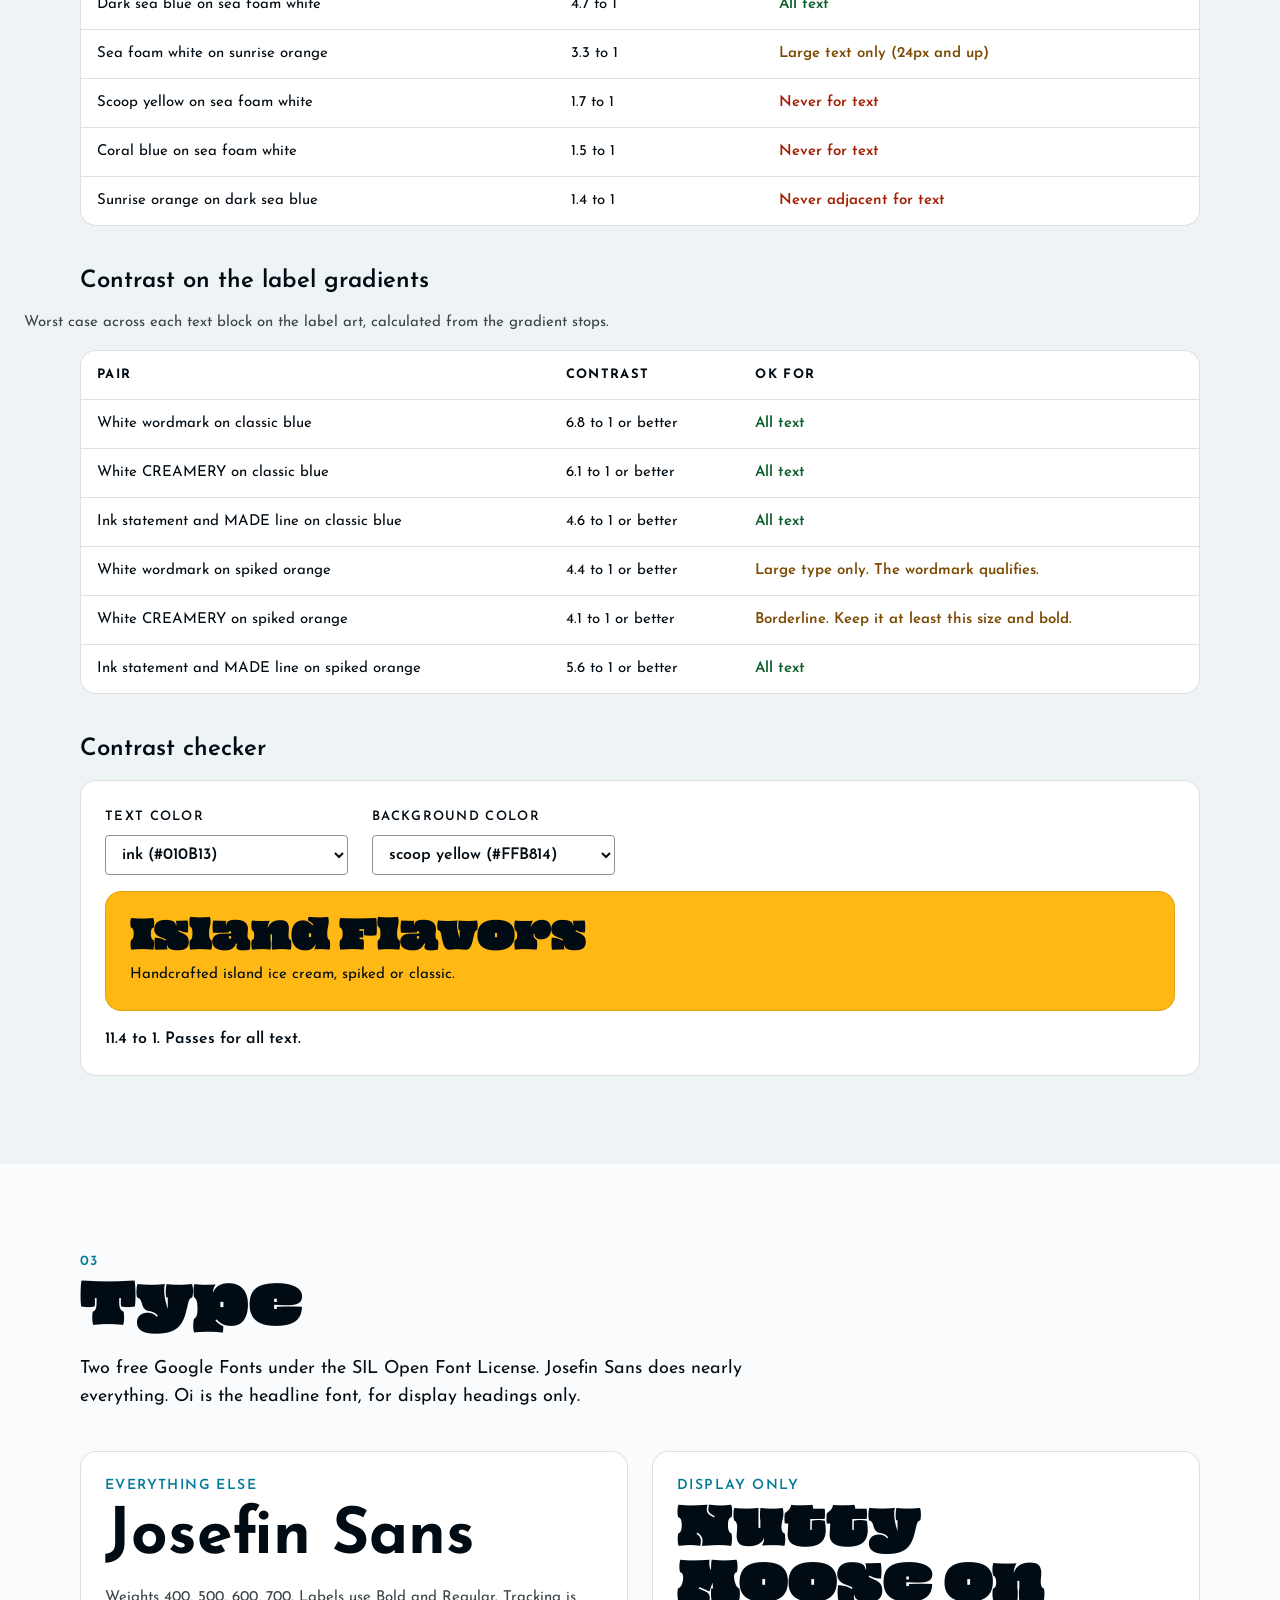
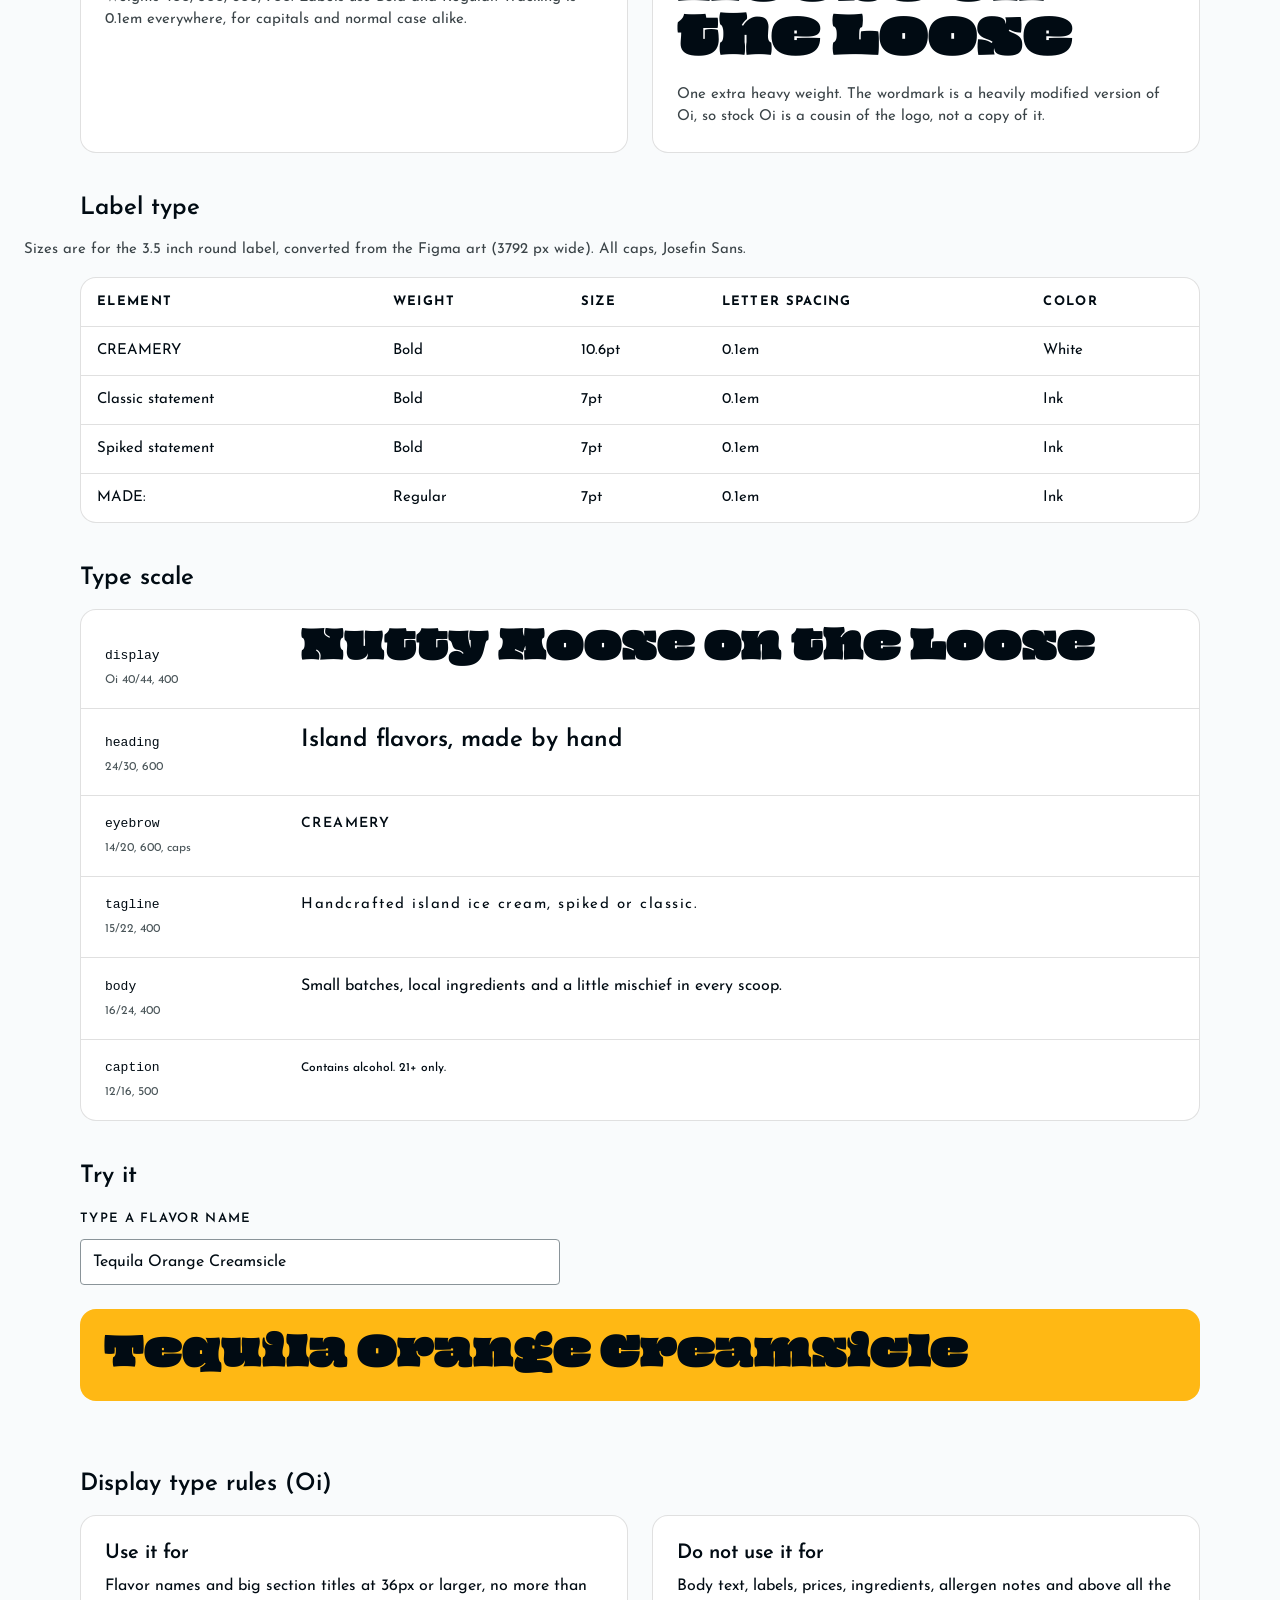
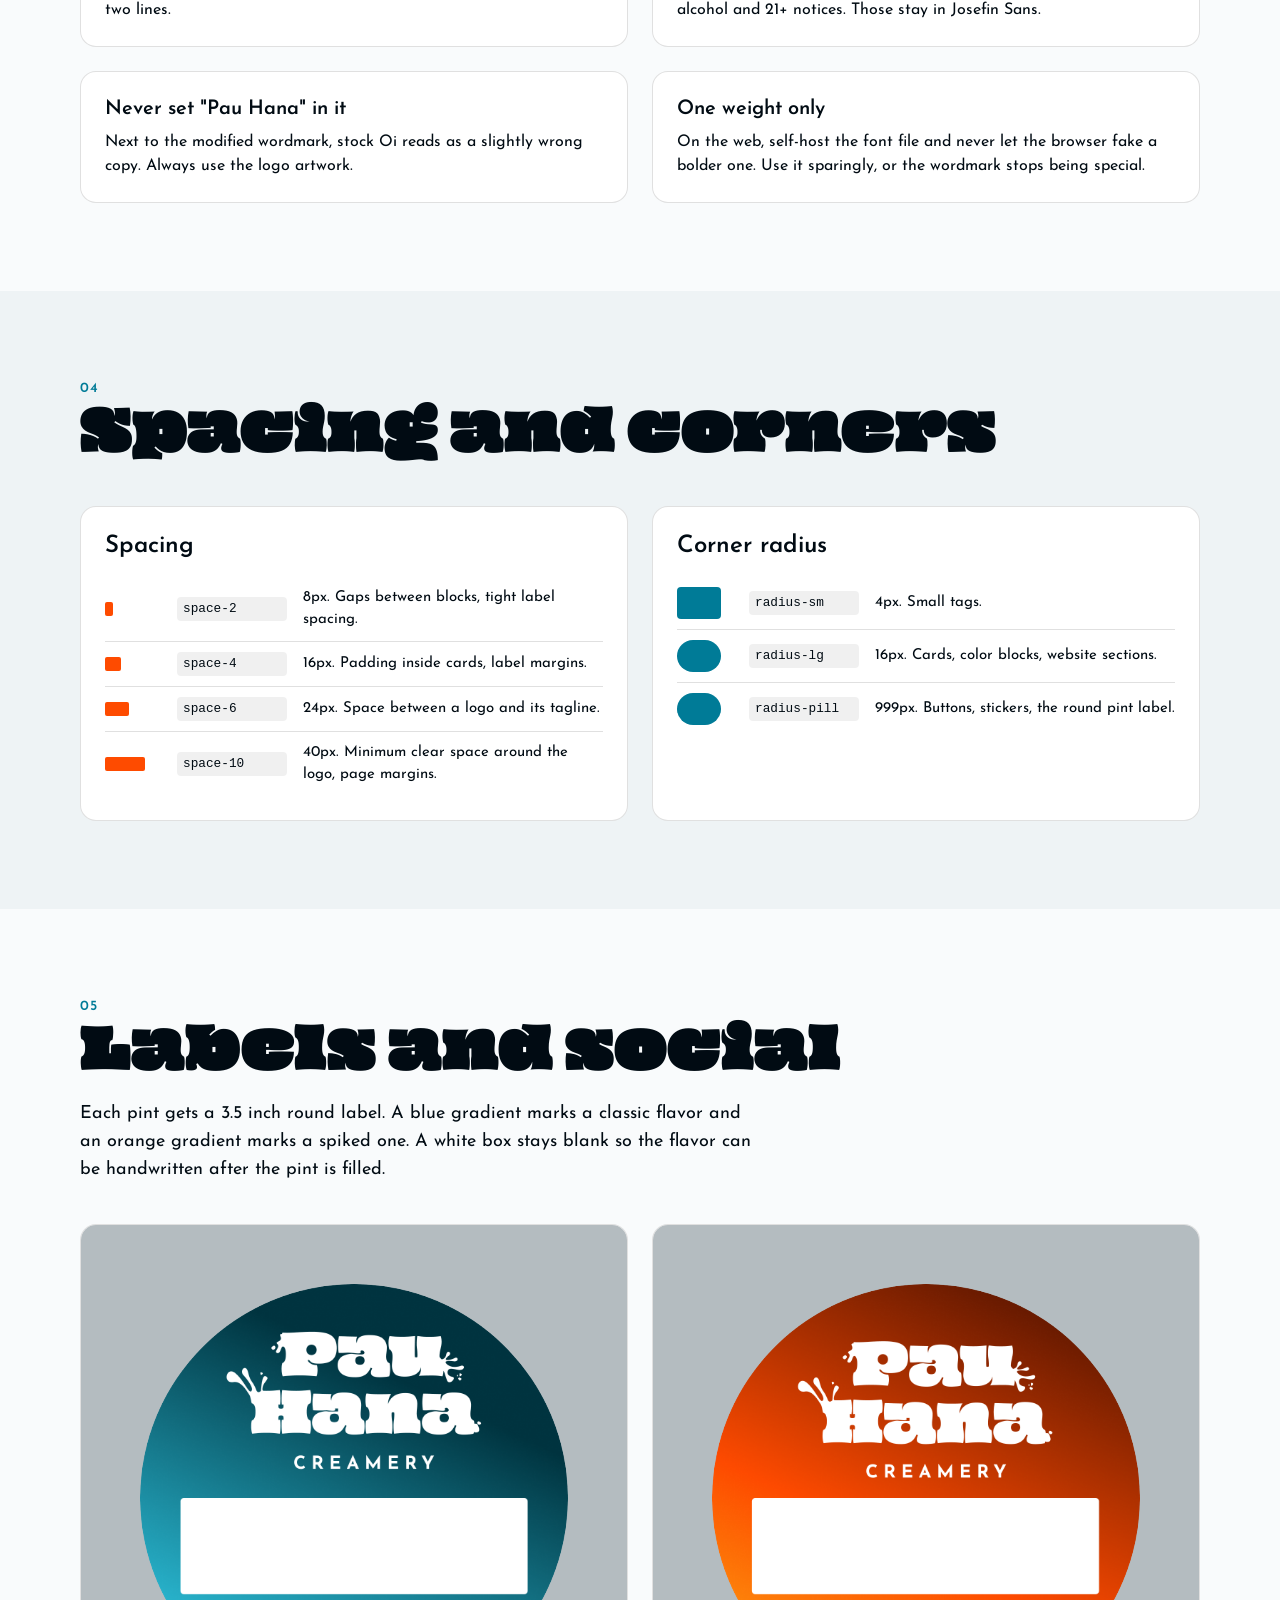
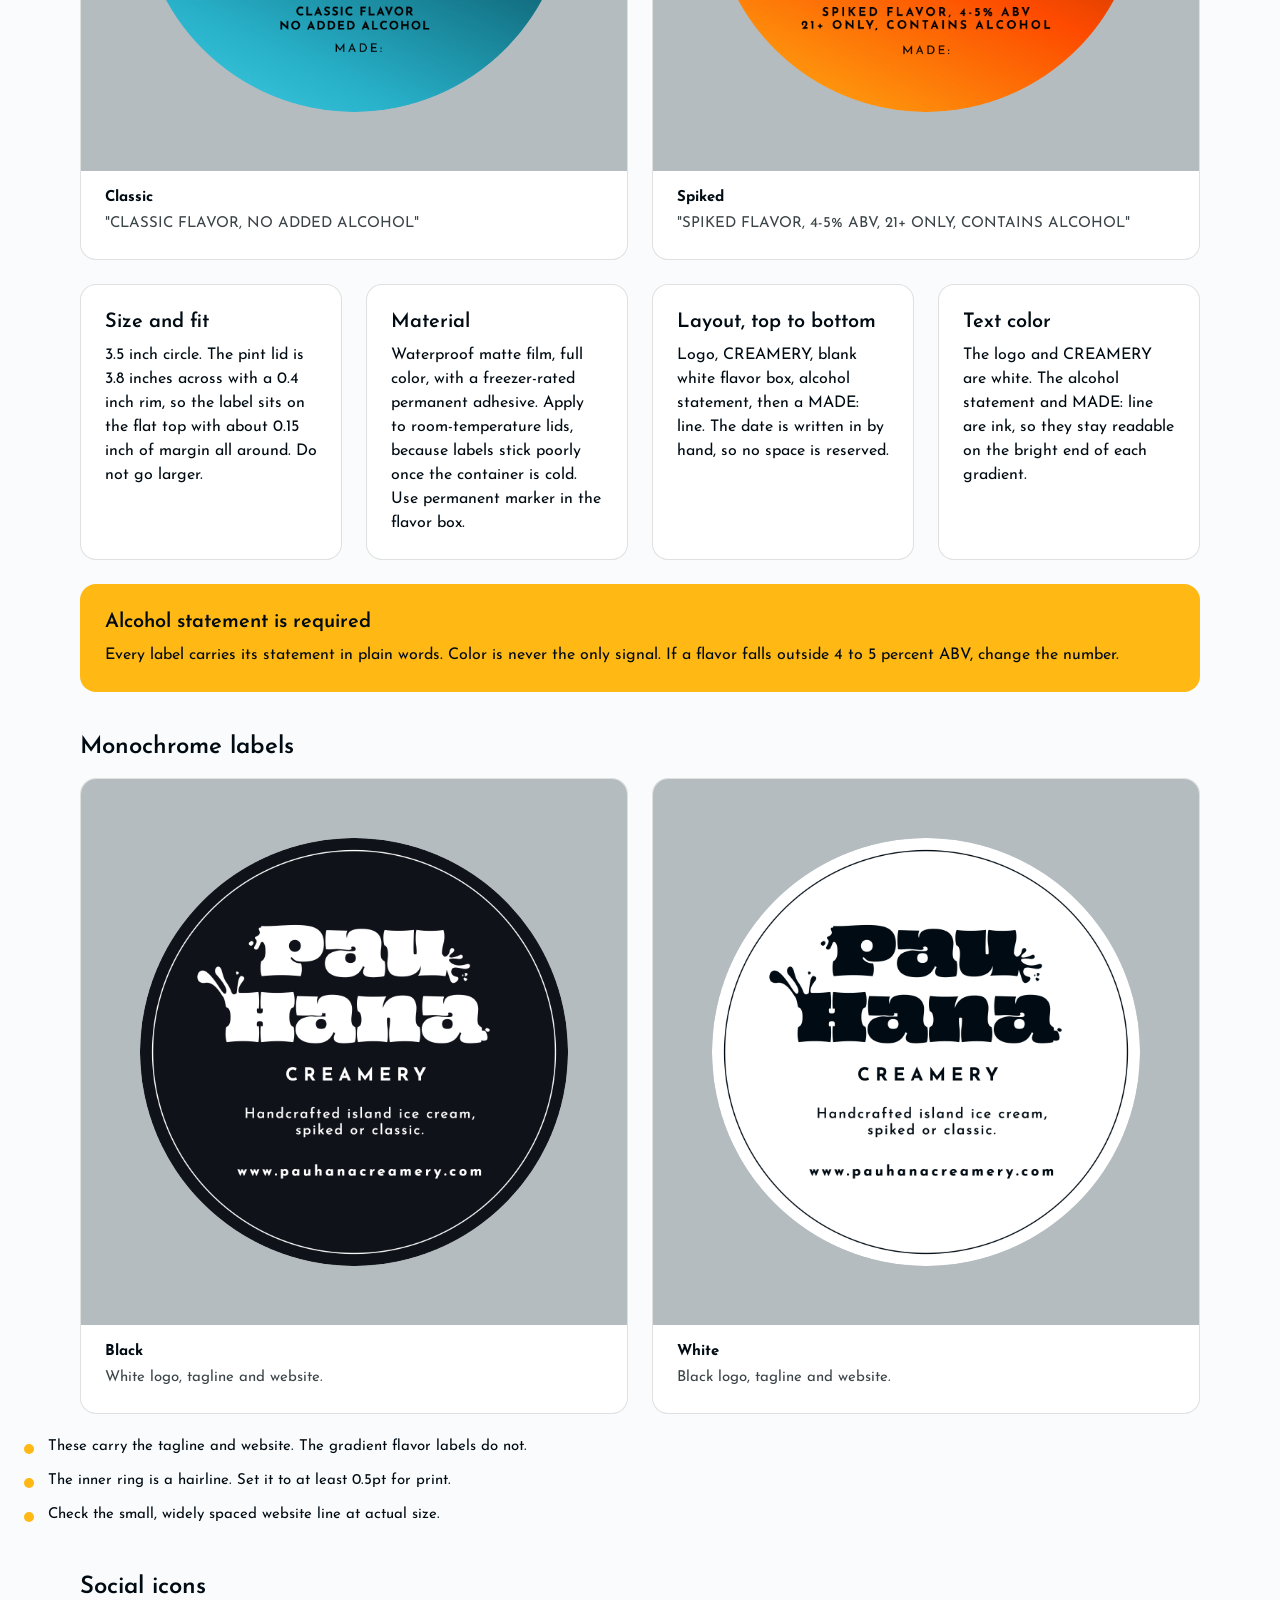
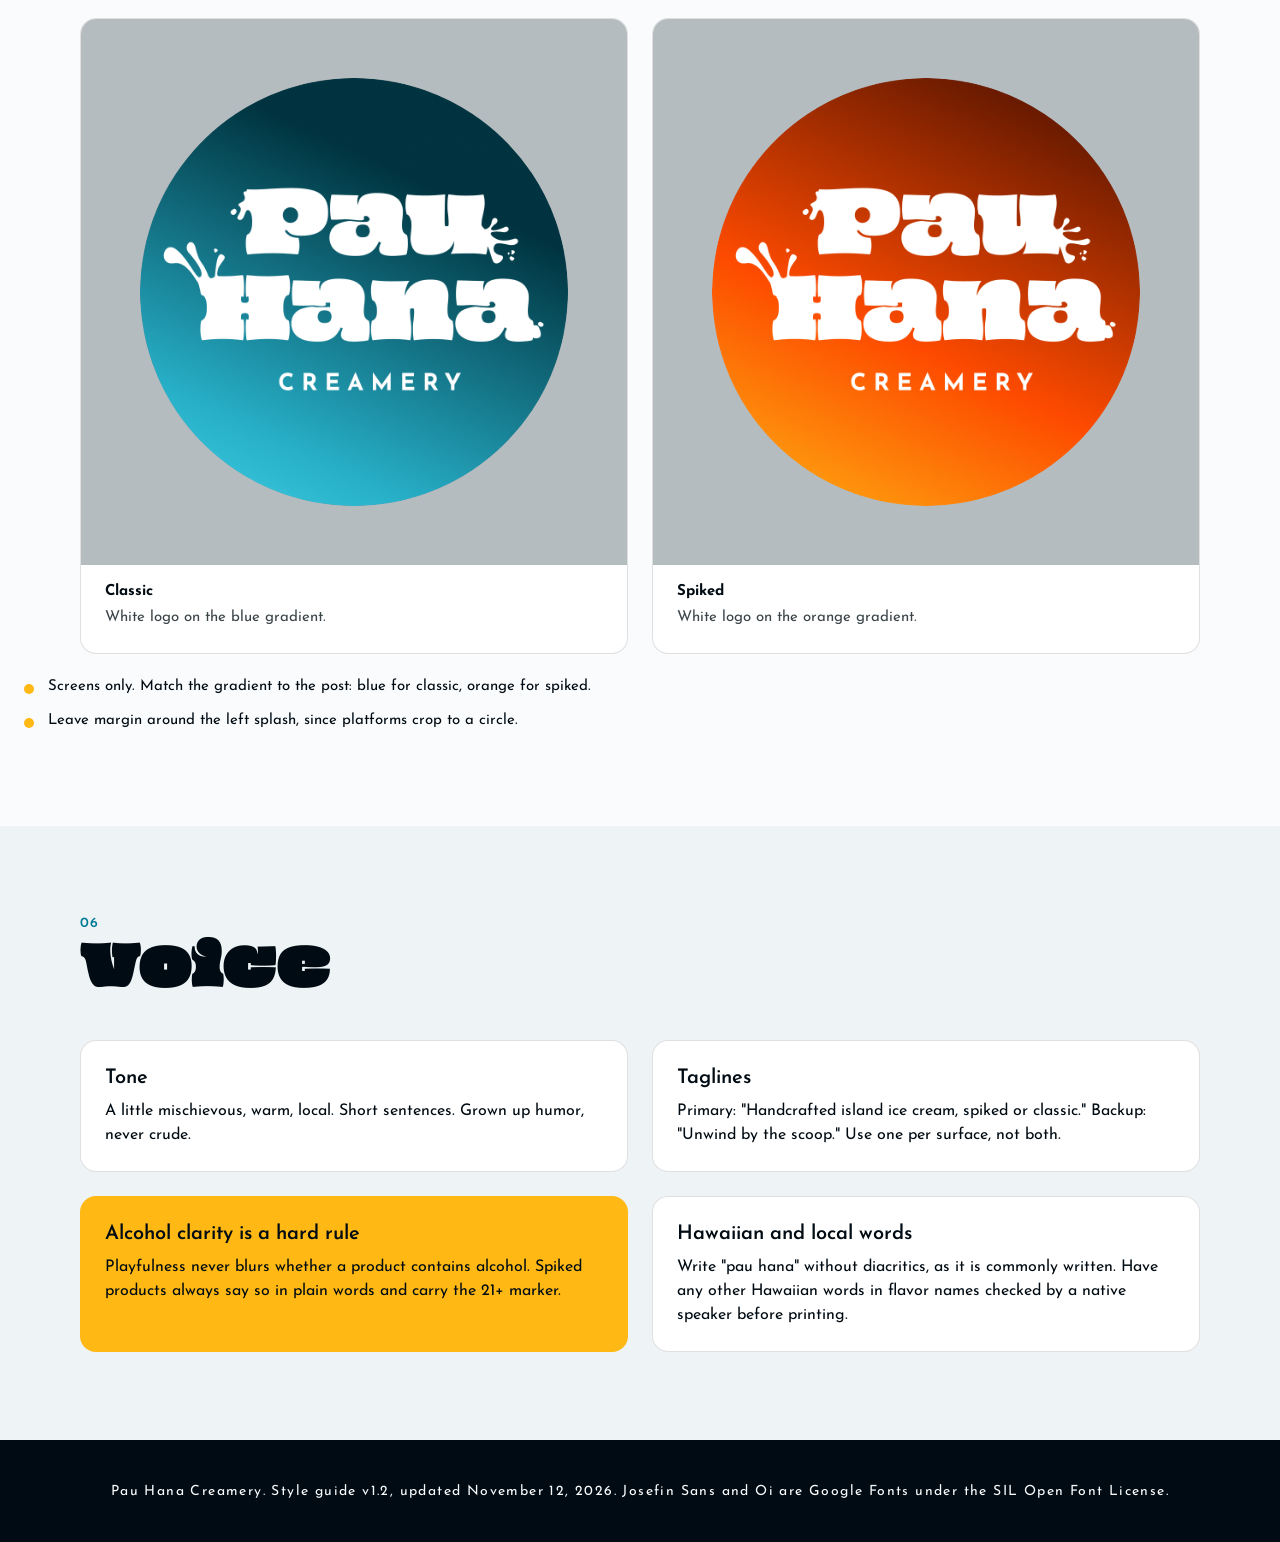
==== commit 2ae00686: "Update styleguide with label gradients, monogram, and refreshed brand rules. Co-authored-by: Cursor " ====
--- a/styleguide/index.html
+++ b/styleguide/index.html
@@ -30,7 +30,7 @@
     <!-- Cover -->
     <section class="cover" id="top">
       <div class="cover__text">
-        <p class="eyebrow">Style guide, v1</p>
+        <p class="eyebrow">Style guide, v1.2</p>
         <h1 class="cover__name"><span class="sr-only">Pau Hana Creamery</span><img src="assets/pau-hana-logo-black.png" alt="" width="1600" height="875"></h1>
         <p class="cover__tag">Handcrafted island ice cream, spiked or classic.</p>
         <p class="cover__sub">Based on Oahu. "Pau hana" is the local phrase for the moment work is done and it is time to unwind. Backup line: <em>Unwind by the scoop.</em></p>
@@ -69,8 +69,8 @@
           <figcaption><strong>White on black</strong><span>For ink and dark sea blue only.</span></figcaption>
         </figure>
         <figure class="card">
-          <div class="frame frame--grey"><img class="round" src="assets/pau-hana-social-icon.png" alt="Pau Hana Creamery round social icon, black logo on a yellow to orange gradient" loading="lazy"></div>
-          <figcaption><strong>Social icon</strong><span>Black logo on a yellow to orange gradient. Screens only.</span></figcaption>
+          <div class="frame frame--white"><img src="assets/pau-hana-monogram-black.png" alt="PH monogram in black on white" loading="lazy" style="max-width:62%"></div>
+          <figcaption><strong>PH monogram</strong><span>A compact mark for small spaces. Black on light backgrounds.</span></figcaption>
         </figure>
       </div>
 
@@ -85,7 +85,7 @@
         </div>
         <div class="rule">
           <h3>Backgrounds</h3>
-          <p>Black logo on sea foam white, scoop yellow, coral blue and sunrise orange (6.2 to 1). White logo on ink or dark sea blue. Avoid the white logo on sunrise orange (3.3 to 1), scoop yellow and coral blue.</p>
+          <p>Black logo on sea foam white, scoop yellow, coral blue and sunrise orange (5.9 to 1). White logo on ink, dark sea blue and the two label gradients. Avoid the white logo on flat sunrise orange (3.3 to 1), scoop yellow and coral blue.</p>
         </div>
       </div>
     </section>
@@ -95,26 +95,63 @@
       <header class="section__head">
         <p class="eyebrow">02</p>
         <h2>Color</h2>
-        <p class="lede">Five brand colors plus ink. Lead with scoop yellow and ink. Use sunrise orange, dark sea blue and coral blue as accents. Click a swatch to copy its hex code.</p>
+        <p class="lede">Five brand colors plus ink, and two gradients that mark the flavor line on labels. Lead with scoop yellow and ink. Use sunrise orange, dark sea blue and coral blue as accents. Click a swatch to copy its hex code.</p>
       </header>
 
       <div class="swatches" id="swatches"></div>
+
+      <h3 class="sub">Label gradients</h3>
+      <p class="meta meta--wide">Two diagonal gradients carry the flavor line. Each runs from the top right corner to the lower left, dark to bright. The CSS below is written for a square element, so a round label or icon matches the Figma art. Click a card to copy it.</p>
+      <div class="gradients">
+        <button type="button" class="gradcard" data-copy="linear-gradient(205.3deg, #003440 27.6%, #28B0C8 79.2%, #4FE4F9 110.6%)" aria-label="Copy the classic blue gradient CSS">
+          <span class="gradcard__bar gradcard__bar--classic"></span>
+          <span class="gradcard__body">
+            <span class="gradcard__name">Classic blue</span>
+            <span class="gradcard__stops"><code>#003440</code> <code>#28B0C8</code> <code>#4FE4F9</code></span>
+            <span class="gradcard__use">Classic flavors with no added alcohol. Figma style: Pau Hana Blue Gradient 2.</span>
+          </span>
+        </button>
+        <button type="button" class="gradcard" data-copy="linear-gradient(205.3deg, #4A1101 2.7%, #FE4B00 59.5%, #FFB814 101.5%)" aria-label="Copy the spiked orange gradient CSS">
+          <span class="gradcard__bar gradcard__bar--spiked"></span>
+          <span class="gradcard__body">
+            <span class="gradcard__name">Spiked orange</span>
+            <span class="gradcard__stops"><code>#4A1101</code> <code>#FE4B00</code> <code>#FFB814</code></span>
+            <span class="gradcard__use">Spiked flavors with alcohol. Figma style: Pau Hana Orange Gradient 2.</span>
+          </span>
+        </button>
+      </div>
 
       <h3 class="sub">Contrast pairs</h3>
       <div class="table-wrap">
         <table class="table">
           <thead><tr><th scope="col">Pair</th><th scope="col">Contrast</th><th scope="col">OK for</th></tr></thead>
           <tbody>
-            <tr><td>Ink on scoop yellow</td><td>12.1 to 1</td><td class="ok">All text</td></tr>
-            <tr><td>Ink on coral blue</td><td>13.8 to 1</td><td class="ok">All text</td></tr>
-            <tr><td>Ink on sunrise orange</td><td>6.2 to 1</td><td class="ok">All text</td></tr>
-            <tr><td>Ink on sea foam white</td><td>20.2 to 1</td><td class="ok">All text</td></tr>
+            <tr><td>Ink on scoop yellow</td><td>11.4 to 1</td><td class="ok">All text</td></tr>
+            <tr><td>Ink on coral blue</td><td>13.0 to 1</td><td class="ok">All text</td></tr>
+            <tr><td>Ink on sunrise orange</td><td>5.9 to 1</td><td class="ok">All text</td></tr>
+            <tr><td>Ink on sea foam white</td><td>19.1 to 1</td><td class="ok">All text</td></tr>
             <tr><td>Sea foam white on dark sea blue</td><td>4.7 to 1</td><td class="ok">All text</td></tr>
             <tr><td>Dark sea blue on sea foam white</td><td>4.7 to 1</td><td class="ok">All text</td></tr>
             <tr><td>Sea foam white on sunrise orange</td><td>3.3 to 1</td><td class="warn">Large text only (24px and up)</td></tr>
             <tr><td>Scoop yellow on sea foam white</td><td>1.7 to 1</td><td class="no">Never for text</td></tr>
             <tr><td>Coral blue on sea foam white</td><td>1.5 to 1</td><td class="no">Never for text</td></tr>
             <tr><td>Sunrise orange on dark sea blue</td><td>1.4 to 1</td><td class="no">Never adjacent for text</td></tr>
+          </tbody>
+        </table>
+      </div>
+
+      <h3 class="sub">Contrast on the label gradients</h3>
+      <p class="meta meta--wide">Worst case across each text block on the label art, calculated from the gradient stops.</p>
+      <div class="table-wrap">
+        <table class="table">
+          <thead><tr><th scope="col">Pair</th><th scope="col">Contrast</th><th scope="col">OK for</th></tr></thead>
+          <tbody>
+            <tr><td>White wordmark on classic blue</td><td>6.8 to 1 or better</td><td class="ok">All text</td></tr>
+            <tr><td>White CREAMERY on classic blue</td><td>6.1 to 1 or better</td><td class="ok">All text</td></tr>
+            <tr><td>Ink statement and MADE line on classic blue</td><td>4.6 to 1 or better</td><td class="ok">All text</td></tr>
+            <tr><td>White wordmark on spiked orange</td><td>4.4 to 1 or better</td><td class="warn">Large type only. The wordmark qualifies.</td></tr>
+            <tr><td>White CREAMERY on spiked orange</td><td>4.1 to 1 or better</td><td class="warn">Borderline. Keep it at least this size and bold.</td></tr>
+            <tr><td>Ink statement and MADE line on spiked orange</td><td>5.6 to 1 or better</td><td class="ok">All text</td></tr>
           </tbody>
         </table>
       </div>
@@ -142,20 +179,34 @@
       <header class="section__head">
         <p class="eyebrow">03</p>
         <h2>Type</h2>
-        <p class="lede">Two free Google Fonts under the SIL Open Font License. Josefin Sans does nearly everything. Oi is for display headings only.</p>
+        <p class="lede">Two free Google Fonts under the SIL Open Font License. Josefin Sans does nearly everything. Oi is the headline font, for display headings only.</p>
       </header>
 
       <div class="grid grid--2">
         <article class="card card--pad">
           <p class="eyebrow">Everything else</p>
           <p class="specimen specimen--sans">Josefin Sans</p>
-          <p class="meta">Weights 400, 500, 600, 700. Capitals with generous spacing (about 0.15 to 0.3em) for CREAMERY and small labels. Normal case for taglines and body copy, with about 0.05em spacing on the tagline.</p>
+          <p class="meta">Weights 400, 500, 600, 700. Labels use Bold and Regular. Tracking is 0.1em everywhere, for capitals and normal case alike.</p>
         </article>
         <article class="card card--pad">
           <p class="eyebrow">Display only</p>
           <p class="specimen specimen--oi">Nutty Moose on the Loose</p>
           <p class="meta">One extra heavy weight. The wordmark is a heavily modified version of Oi, so stock Oi is a cousin of the logo, not a copy of it.</p>
         </article>
+      </div>
+
+      <h3 class="sub">Label type</h3>
+      <p class="meta meta--wide">Sizes are for the 3.5 inch round label, converted from the Figma art (3792 px wide). All caps, Josefin Sans.</p>
+      <div class="table-wrap">
+        <table class="table">
+          <thead><tr><th scope="col">Element</th><th scope="col">Weight</th><th scope="col">Size</th><th scope="col">Letter spacing</th><th scope="col">Color</th></tr></thead>
+          <tbody>
+            <tr><td>CREAMERY</td><td>Bold</td><td>10.6pt</td><td>0.1em</td><td>White</td></tr>
+            <tr><td>Classic statement</td><td>Bold</td><td>7pt</td><td>0.1em</td><td>Ink</td></tr>
+            <tr><td>Spiked statement</td><td>Bold</td><td>7pt</td><td>0.1em</td><td>Ink</td></tr>
+            <tr><td>MADE:</td><td>Regular</td><td>7pt</td><td>0.1em</td><td>Ink</td></tr>
+          </tbody>
+        </table>
       </div>
 
       <h3 class="sub">Type scale</h3>
@@ -217,39 +268,75 @@
       <header class="section__head">
         <p class="eyebrow">05</p>
         <h2>Labels and social</h2>
-        <p class="lede">A round pint label has an outer disc, a thin inner ring, the logo, the tagline on two lines and the website. Black and white versions exist.</p>
-      </header>
-
-      <div class="grid grid--2">
-        <div class="card card--pad">
-          <h3 class="sub sub--tight">Pint label</h3>
-          <ul class="bullets">
-            <li>The inner ring is a hairline. Set it to at least 0.5pt for print.</li>
-            <li>Check the small, widely spaced website line at actual size.</li>
-            <li>Flat scoop yellow for print. Gradients are for screens.</li>
-          </ul>
-        </div>
-        <div class="card card--pad">
-          <h3 class="sub sub--tight">Social icon</h3>
-          <ul class="bullets">
-            <li>Black logo on a vertical gradient: sea foam white, through scoop yellow, to sunrise orange.</li>
-            <li>Recommendation: start the gradient at scoop yellow. The near white top makes the circle's edge disappear on light app backgrounds.</li>
-            <li>Leave more margin around the left splash, since platforms crop to a circle.</li>
-          </ul>
-        </div>
-      </div>
-
-      <h3 class="sub">Spiked vs. classic <span class="tag">Recommendation</span></h3>
-      <div class="grid grid--2">
-        <div class="pint pint--classic">
-          <span class="pint__label">Classic</span>
-          <p>Sea foam white or scoop yellow label, black logo, no age marker.</p>
-        </div>
-        <div class="pint pint--spiked">
-          <span class="pint__label">Spiked <b class="age">21+</b></span>
-          <p>Ink label, white logo, a sunrise orange splat and a visible 21+ mark, so a spiked pint is recognizable from across a freezer case.</p>
-        </div>
-      </div>
+        <p class="lede">Each pint gets a 3.5 inch round label. A blue gradient marks a classic flavor and an orange gradient marks a spiked one. A white box stays blank so the flavor can be handwritten after the pint is filled.</p>
+      </header>
+
+      <div class="grid grid--2">
+        <figure class="card">
+          <div class="frame frame--grey frame--square"><img class="round" src="assets/label-classic.png" alt="Classic pint label with a blue gradient, white logo, a blank white flavor box, and the text Classic flavor, no added alcohol, above a Made line" loading="lazy"></div>
+          <figcaption><strong>Classic</strong><span>"CLASSIC FLAVOR, NO ADDED ALCOHOL"</span></figcaption>
+        </figure>
+        <figure class="card">
+          <div class="frame frame--grey frame--square"><img class="round" src="assets/label-spiked.png" alt="Spiked pint label with an orange gradient, white logo, a blank white flavor box, and the text Spiked flavor, 4 to 5 percent ABV, 21 plus only, contains alcohol, above a Made line" loading="lazy"></div>
+          <figcaption><strong>Spiked</strong><span>"SPIKED FLAVOR, 4-5% ABV, 21+ ONLY, CONTAINS ALCOHOL"</span></figcaption>
+        </figure>
+      </div>
+
+      <div class="rules rules--labels">
+        <div class="rule">
+          <h3>Size and fit</h3>
+          <p>3.5 inch circle. The pint lid is 3.8 inches across with a 0.4 inch rim, so the label sits on the flat top with about 0.15 inch of margin all around. Do not go larger.</p>
+        </div>
+        <div class="rule">
+          <h3>Material</h3>
+          <p>Waterproof matte film, full color, with a freezer-rated permanent adhesive. Apply to room-temperature lids, because labels stick poorly once the container is cold. Use permanent marker in the flavor box.</p>
+        </div>
+        <div class="rule">
+          <h3>Layout, top to bottom</h3>
+          <p>Logo, CREAMERY, blank white flavor box, alcohol statement, then a MADE: line. The date is written in by hand, so no space is reserved.</p>
+        </div>
+        <div class="rule">
+          <h3>Text color</h3>
+          <p>The logo and CREAMERY are white. The alcohol statement and MADE: line are ink, so they stay readable on the bright end of each gradient.</p>
+        </div>
+        <div class="rule rule--alert">
+          <h3>Alcohol statement is required</h3>
+          <p>Every label carries its statement in plain words. Color is never the only signal. If a flavor falls outside 4 to 5 percent ABV, change the number.</p>
+        </div>
+      </div>
+
+      <h3 class="sub">Monochrome labels</h3>
+      <div class="grid grid--2">
+        <figure class="card">
+          <div class="frame frame--grey frame--square"><img class="round" src="assets/label-black.png" alt="Round label with a black field, white logo, the tagline and the website" loading="lazy"></div>
+          <figcaption><strong>Black</strong><span>White logo, tagline and website.</span></figcaption>
+        </figure>
+        <figure class="card">
+          <div class="frame frame--grey frame--square"><img class="round" src="assets/label-white.png" alt="Round label with a white field, black logo, the tagline and the website" loading="lazy"></div>
+          <figcaption><strong>White</strong><span>Black logo, tagline and website.</span></figcaption>
+        </figure>
+      </div>
+      <ul class="bullets bullets--wide">
+        <li>These carry the tagline and website. The gradient flavor labels do not.</li>
+        <li>The inner ring is a hairline. Set it to at least 0.5pt for print.</li>
+        <li>Check the small, widely spaced website line at actual size.</li>
+      </ul>
+
+      <h3 class="sub">Social icons</h3>
+      <div class="grid grid--2">
+        <figure class="card">
+          <div class="frame frame--grey frame--square"><img class="round" src="assets/social-icon-classic.png" alt="Round social icon, white logo and CREAMERY on the blue gradient" loading="lazy"></div>
+          <figcaption><strong>Classic</strong><span>White logo on the blue gradient.</span></figcaption>
+        </figure>
+        <figure class="card">
+          <div class="frame frame--grey frame--square"><img class="round" src="assets/social-icon-spiked.png" alt="Round social icon, white logo and CREAMERY on the orange gradient" loading="lazy"></div>
+          <figcaption><strong>Spiked</strong><span>White logo on the orange gradient.</span></figcaption>
+        </figure>
+      </div>
+      <ul class="bullets bullets--wide">
+        <li>Screens only. Match the gradient to the post: blue for classic, orange for spiked.</li>
+        <li>Leave margin around the left splash, since platforms crop to a circle.</li>
+      </ul>
     </section>
 
     <!-- Voice -->
@@ -269,7 +356,7 @@
   </main>
 
   <footer class="footer">
-    <p>Pau Hana Creamery. Style guide v1. Josefin Sans and Oi are Google Fonts under the SIL Open Font License.</p>
+    <p>Pau Hana Creamery. Style guide v1.2, updated November 12, 2026. Josefin Sans and Oi are Google Fonts under the SIL Open Font License.</p>
   </footer>
 
   <div class="toast" id="toast" role="status" aria-live="polite"></div>
--- a/styleguide/styles.css
+++ b/styleguide/styles.css
@@ -4,7 +4,9 @@
   --dark-sea-blue: #007B97;
   --coral-blue: #4FE4F9;
   --sea-foam-white: #F9FBFC;
-  --ink: #000000;
+  --ink: #010B13;
+  --gradient-classic: linear-gradient(205.3deg, #003440 27.6%, #28B0C8 79.2%, #4FE4F9 110.6%);
+  --gradient-spiked: linear-gradient(205.3deg, #4A1101 2.7%, #FE4B00 59.5%, #FFB814 101.5%);
 
   --space-2: 8px;
   --space-4: 16px;
@@ -52,23 +54,23 @@
   backdrop-filter: blur(8px);
   border-bottom: 1px solid var(--line);
 }
-.topbar__brand { font-weight: 700; letter-spacing: 0.2em; text-transform: uppercase; font-size: 13px; color: var(--ink); text-decoration: none; white-space: nowrap; }
+.topbar__brand { font-weight: 700; letter-spacing: 0.1em; text-transform: uppercase; font-size: 13px; color: var(--ink); text-decoration: none; white-space: nowrap; }
 .topbar__nav { display: flex; gap: var(--space-4); overflow-x: auto; }
 .topbar__nav a {
-  font-size: 13px; font-weight: 600; letter-spacing: 0.12em; text-transform: uppercase;
+  font-size: 13px; font-weight: 600; letter-spacing: 0.1em; text-transform: uppercase;
   color: var(--ink); text-decoration: none; padding: 6px 2px; border-bottom: 2px solid transparent; white-space: nowrap;
 }
 .topbar__nav a:hover { border-bottom-color: var(--sunrise-orange); }
 .topbar__nav a.is-active { border-bottom-color: var(--ink); }
 
 /* Typography helpers */
-.eyebrow { margin: 0 0 var(--space-2); font-size: 14px; line-height: 20px; font-weight: 600; letter-spacing: 0.25em; text-transform: uppercase; color: var(--dark-sea-blue); }
+.eyebrow { margin: 0 0 var(--space-2); font-size: 14px; line-height: 20px; font-weight: 600; letter-spacing: 0.1em; text-transform: uppercase; color: var(--dark-sea-blue); }
 h2 { margin: 0 0 var(--space-4); font-family: var(--font-display); font-weight: 400; font-size: clamp(36px, 6vw, 56px); line-height: 1.05; }
 h3 { margin: 0 0 var(--space-2); font-size: 20px; line-height: 26px; font-weight: 600; }
 .sub { margin: var(--space-10) 0 var(--space-4); font-size: 24px; line-height: 30px; font-weight: 600; }
 .sub--tight { margin-top: 0; }
 .lede { max-width: 680px; margin: 0; font-size: 18px; line-height: 28px; }
-.tag { display: inline-block; vertical-align: middle; margin-left: var(--space-2); padding: 2px 10px; border-radius: var(--radius-pill); background: var(--scoop-yellow); color: var(--ink); font-size: 12px; line-height: 18px; font-weight: 600; letter-spacing: 0.12em; text-transform: uppercase; }
+.tag { display: inline-block; vertical-align: middle; margin-left: var(--space-2); padding: 2px 10px; border-radius: var(--radius-pill); background: var(--scoop-yellow); color: var(--ink); font-size: 12px; line-height: 18px; font-weight: 600; letter-spacing: 0.1em; text-transform: uppercase; }
 
 /* Sections */
 .section { padding: 88px var(--space-6); }
@@ -87,7 +89,7 @@
 
 .frame { display: grid; place-items: center; padding: var(--space-6); aspect-ratio: 4 / 3; }
 .frame--white { background: #fff; }
-.frame--black { background: #000; }
+.frame--black { background: var(--ink); }
 .frame--grey { background: #B4BCC0; }
 .frame img { max-height: 100%; width: auto; border-radius: var(--radius-sm); }
 .frame img.round { border-radius: 50%; max-width: 78%; }
@@ -134,14 +136,14 @@
 .swatch:hover { transform: translateY(-3px); }
 .swatch:focus-visible { outline: 3px solid var(--ink); outline-offset: 3px; }
 .swatch__name { font-weight: 700; font-size: 18px; line-height: 24px; text-transform: capitalize; }
-.swatch__hex { font-family: ui-monospace, SFMono-Regular, Menlo, monospace; font-size: 15px; letter-spacing: 0.04em; }
+.swatch__hex { font-family: ui-monospace, SFMono-Regular, Menlo, monospace; font-size: 15px; letter-spacing: 0.1em; }
 .swatch__use { font-size: 14px; line-height: 20px; margin-top: var(--space-2); }
 
 /* Tables */
 .table-wrap { overflow-x: auto; background: #fff; border: 1px solid var(--line); border-radius: var(--radius-lg); }
 .table { width: 100%; border-collapse: collapse; font-size: 15px; }
 .table th, .table td { text-align: left; padding: 12px var(--space-4); border-bottom: 1px solid var(--line); }
-.table th { font-size: 13px; letter-spacing: 0.15em; text-transform: uppercase; }
+.table th { font-size: 13px; letter-spacing: 0.1em; text-transform: uppercase; }
 .table tbody tr:last-child td { border-bottom: 0; }
 .ok { font-weight: 600; color: #0b5d2a; }
 .warn { font-weight: 600; color: #7a4a00; }
@@ -150,7 +152,7 @@
 /* Checker */
 .checker { background: #fff; border: 1px solid var(--line); border-radius: var(--radius-lg); padding: var(--space-6); display: grid; gap: var(--space-4); }
 .checker__controls { display: flex; flex-wrap: wrap; gap: var(--space-6); }
-.checker label, .tester label { display: grid; gap: 6px; font-size: 13px; font-weight: 600; letter-spacing: 0.12em; text-transform: uppercase; }
+.checker label, .tester label { display: grid; gap: 6px; font-size: 13px; font-weight: 600; letter-spacing: 0.1em; text-transform: uppercase; }
 select, input[type="text"] { font: inherit; font-size: 16px; padding: 10px 12px; border: 1px solid #8a9499; border-radius: var(--radius-sm); background: #fff; color: var(--ink); min-width: 220px; }
 .checker__preview { display: grid; gap: 4px; padding: var(--space-6); border-radius: var(--radius-lg); border: 1px solid var(--line); }
 .checker__big { font-family: var(--font-display); font-size: 40px; line-height: 44px; }
@@ -169,8 +171,8 @@
 .scale__label small { font-family: var(--font-sans); font-size: 12px; color: #4a5559; }
 .t-display { font-family: var(--font-display); font-size: 40px; line-height: 44px; }
 .t-heading { font-size: 24px; line-height: 30px; font-weight: 600; }
-.t-eyebrow { font-size: 14px; line-height: 20px; font-weight: 600; letter-spacing: 0.3em; text-transform: uppercase; }
-.t-tagline { font-size: 15px; line-height: 22px; letter-spacing: 0.05em; }
+.t-eyebrow { font-size: 14px; line-height: 20px; font-weight: 600; letter-spacing: 0.1em; text-transform: uppercase; }
+.t-tagline { font-size: 15px; line-height: 22px; letter-spacing: 0.1em; }
 .t-body { font-size: 16px; line-height: 24px; }
 .t-caption { font-size: 12px; line-height: 16px; font-weight: 500; }
 
@@ -195,7 +197,7 @@
 .pint__label { display: inline-flex; align-items: center; gap: 10px; font-family: var(--font-display); font-size: 36px; line-height: 40px; }
 .pint--classic { background: var(--scoop-yellow); color: var(--ink); }
 .pint--spiked { background: var(--ink); color: var(--sea-foam-white); }
-.age { display: inline-grid; place-items: center; font-family: var(--font-sans); font-size: 14px; line-height: 1; font-weight: 700; letter-spacing: 0.05em; padding: 8px 10px; border-radius: var(--radius-pill); background: var(--sunrise-orange); color: var(--ink); }
+.age { display: inline-grid; place-items: center; font-family: var(--font-sans); font-size: 14px; line-height: 1; font-weight: 700; letter-spacing: 0.1em; padding: 8px 10px; border-radius: var(--radius-pill); background: var(--sunrise-orange); color: var(--ink); }
 
 /* Checklist */
 .checklist { display: grid; gap: var(--space-4); }
@@ -203,7 +205,7 @@
 .checklist li::before { content: ""; position: absolute; left: 20px; top: 20px; width: 18px; height: 18px; border: 2px solid var(--ink); border-radius: var(--radius-sm); }
 
 /* Footer, toast */
-.footer { padding: var(--space-10) var(--space-6); background: var(--ink); color: var(--sea-foam-white); text-align: center; font-size: 14px; letter-spacing: 0.04em; }
+.footer { padding: var(--space-10) var(--space-6); background: var(--ink); color: var(--sea-foam-white); text-align: center; font-size: 14px; letter-spacing: 0.1em; }
 .footer p { margin: 0; }
 .toast { position: fixed; left: 50%; bottom: 24px; transform: translate(-50%, 20px); opacity: 0; pointer-events: none; background: var(--ink); color: var(--sea-foam-white); padding: 10px 18px; border-radius: var(--radius-pill); font-weight: 600; transition: opacity 0.2s ease, transform 0.2s ease; z-index: 60; }
 .toast.is-on { opacity: 1; transform: translate(-50%, 0); }
@@ -226,3 +228,21 @@
   html { scroll-behavior: auto; }
   .swatch, .toast { transition: none; }
 }
+
+/* Gradients, label pairs */
+.meta--wide { margin-bottom: var(--space-4); padding-right: clamp(0px, 30%, 380px); }
+.gradients { display: grid; gap: var(--space-6); align-items: start; grid-template-columns: repeat(auto-fit, minmax(300px, 1fr)); }
+.gradcard { all: unset; box-sizing: border-box; cursor: pointer; display: block; width: 100%; background: #fff; border: 1px solid var(--line); border-radius: var(--radius-lg); overflow: hidden; transition: transform 0.15s ease; }
+.gradcard:hover { transform: translateY(-3px); }
+.gradcard:focus-visible { outline: 3px solid var(--ink); outline-offset: 3px; }
+.gradcard__bar { display: block; aspect-ratio: 2 / 1; }
+.gradcard__bar--classic { background: var(--gradient-classic); }
+.gradcard__bar--spiked { background: var(--gradient-spiked); }
+.gradcard__body { display: grid; gap: 6px; padding: var(--space-4) var(--space-6) var(--space-6); font-size: 15px; line-height: 22px; }
+.gradcard__name { font-weight: 700; font-size: 18px; line-height: 24px; }
+.gradcard__stops code { margin-right: 4px; }
+.frame--square { aspect-ratio: 1 / 1; }
+.frame--square img.round { max-width: 86%; }
+.section .grid + .rules { margin-top: var(--space-6); }
+.bullets--wide { margin-top: var(--space-4); padding-right: clamp(0px, 30%, 380px); }
+.rules--labels .rule--alert { grid-column: 1 / -1; }
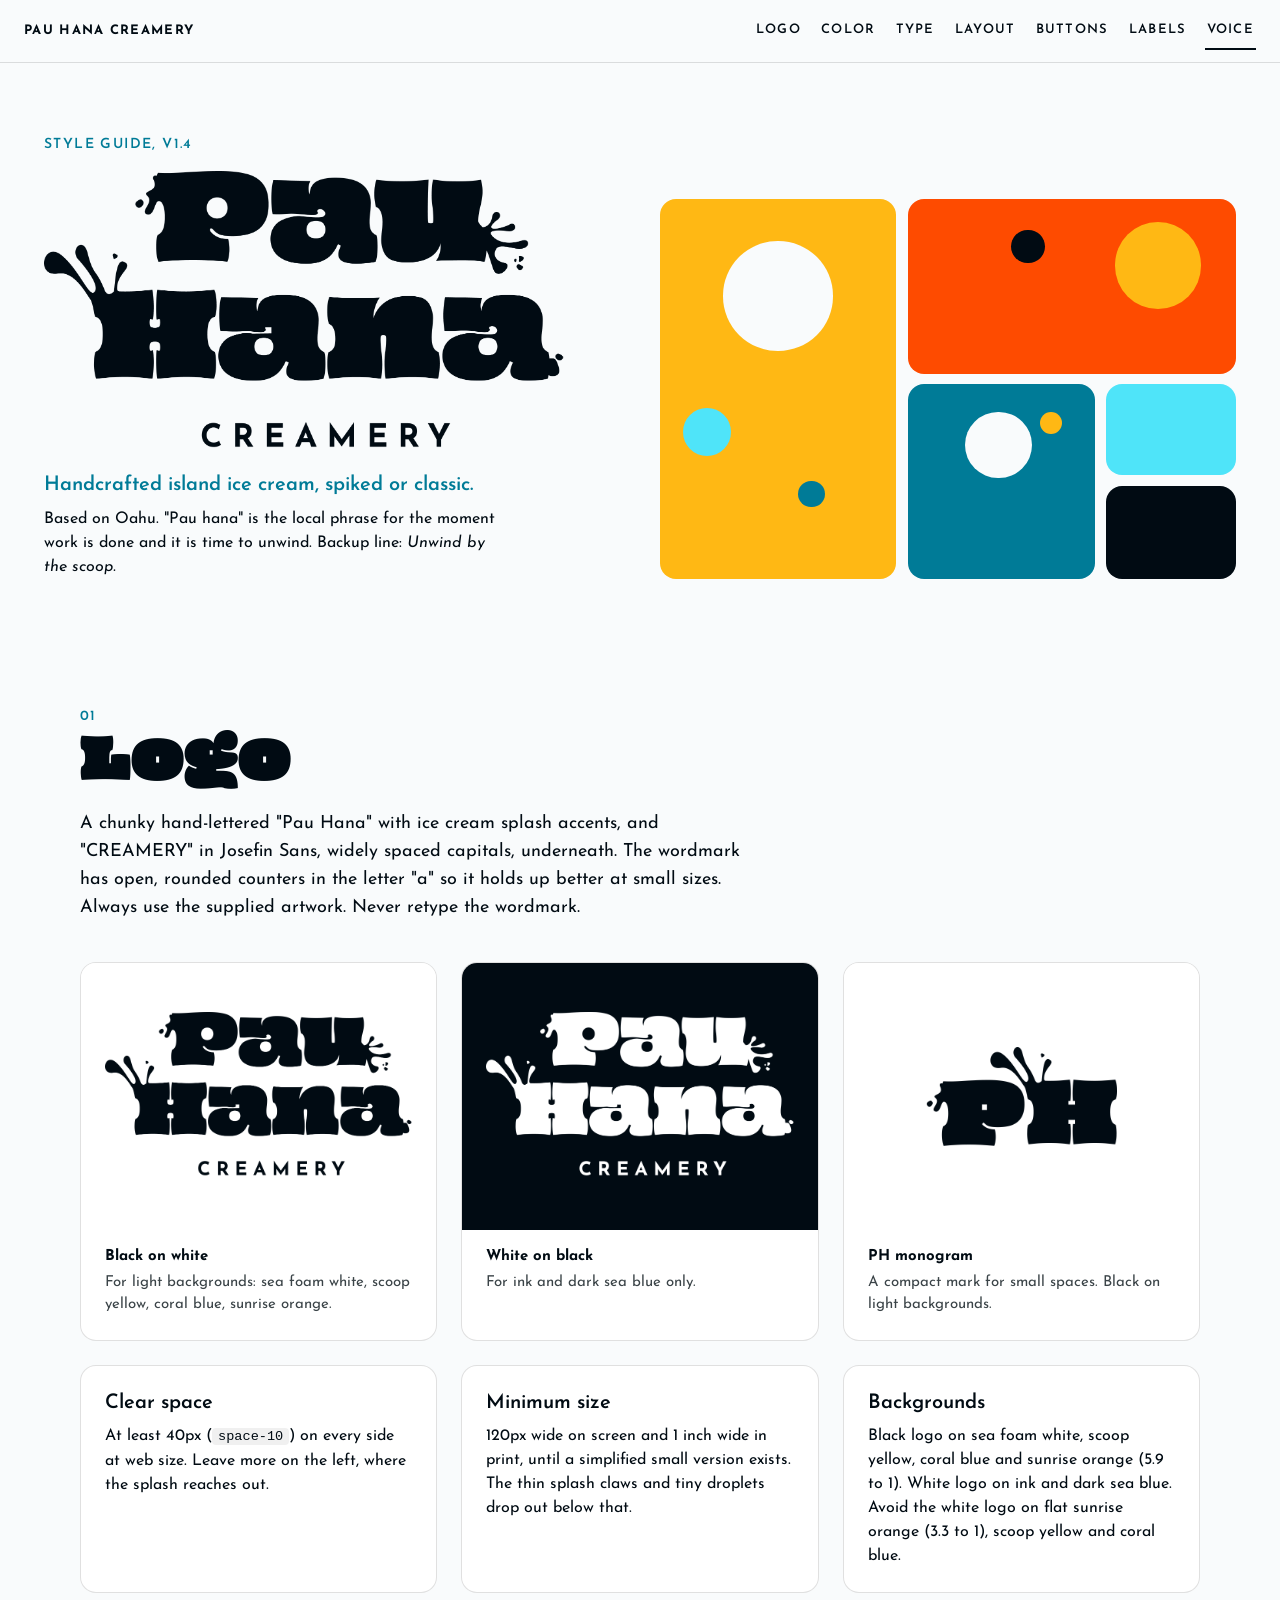
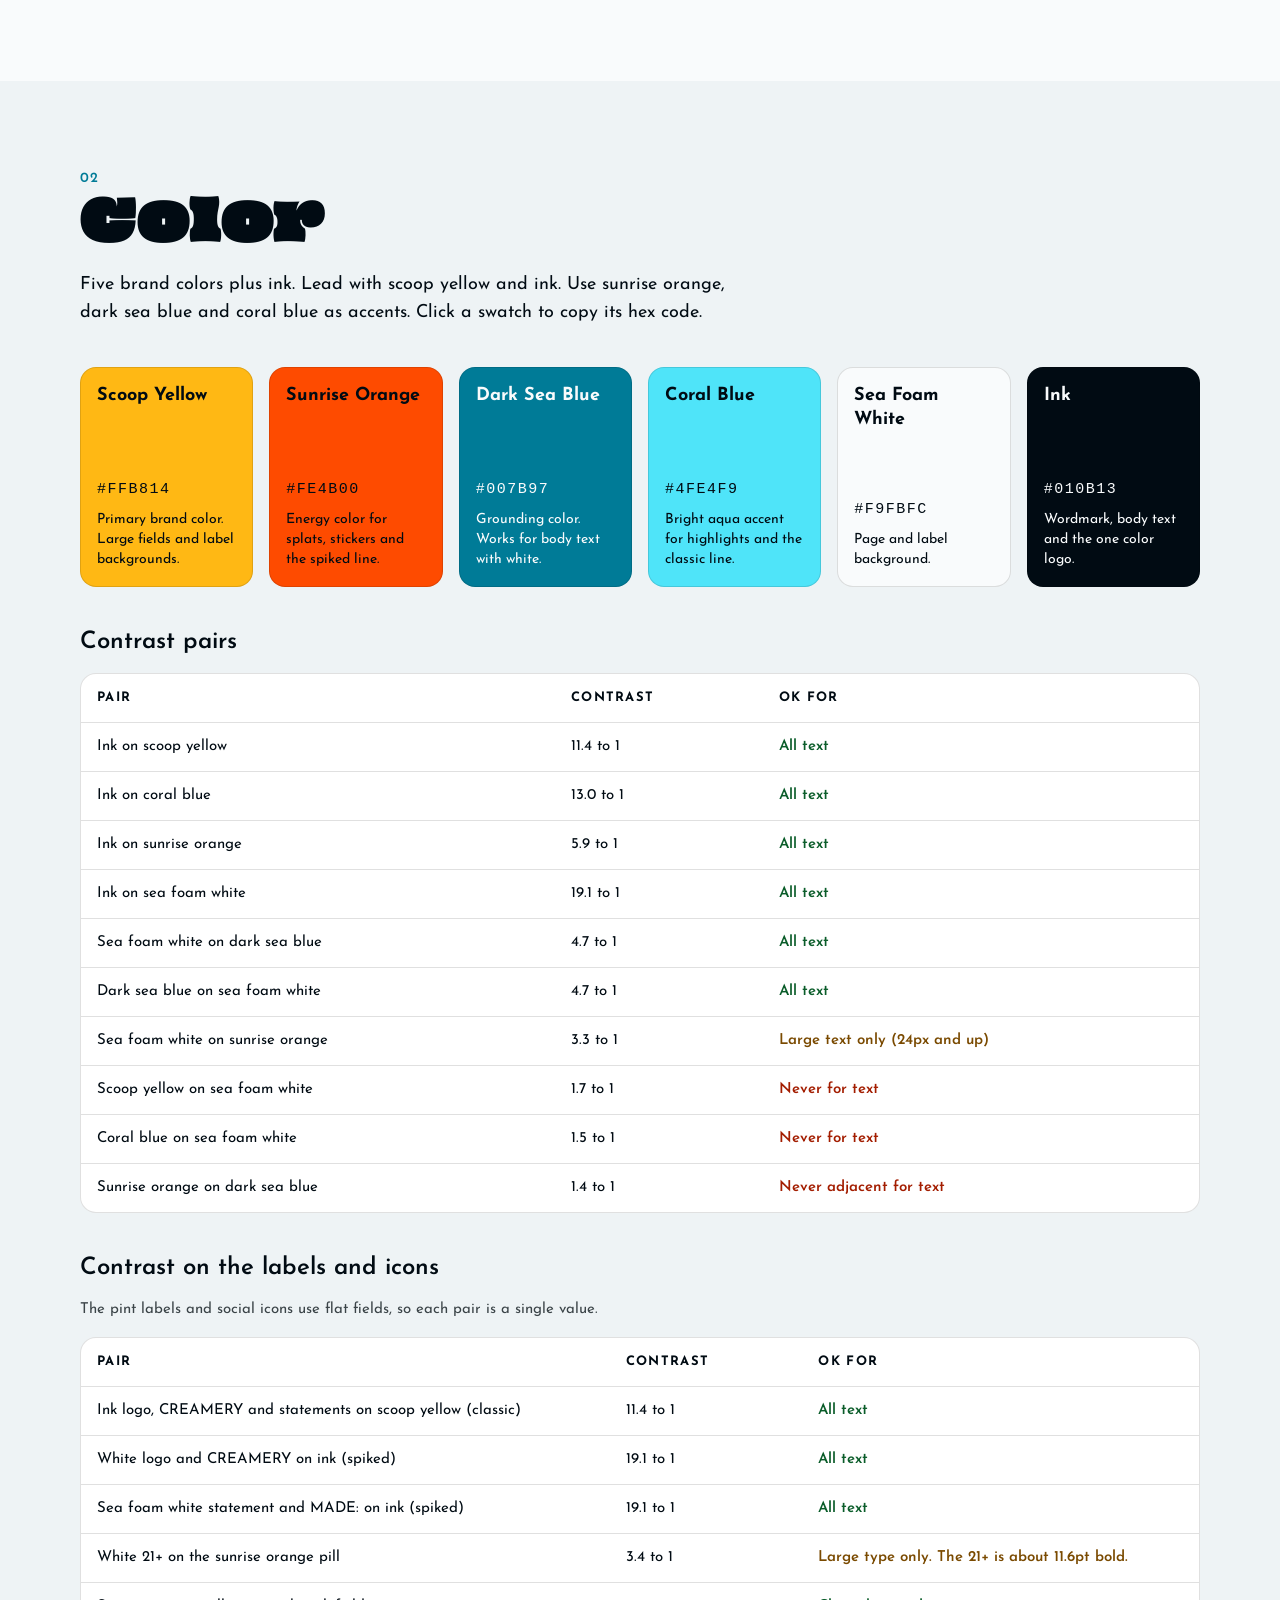
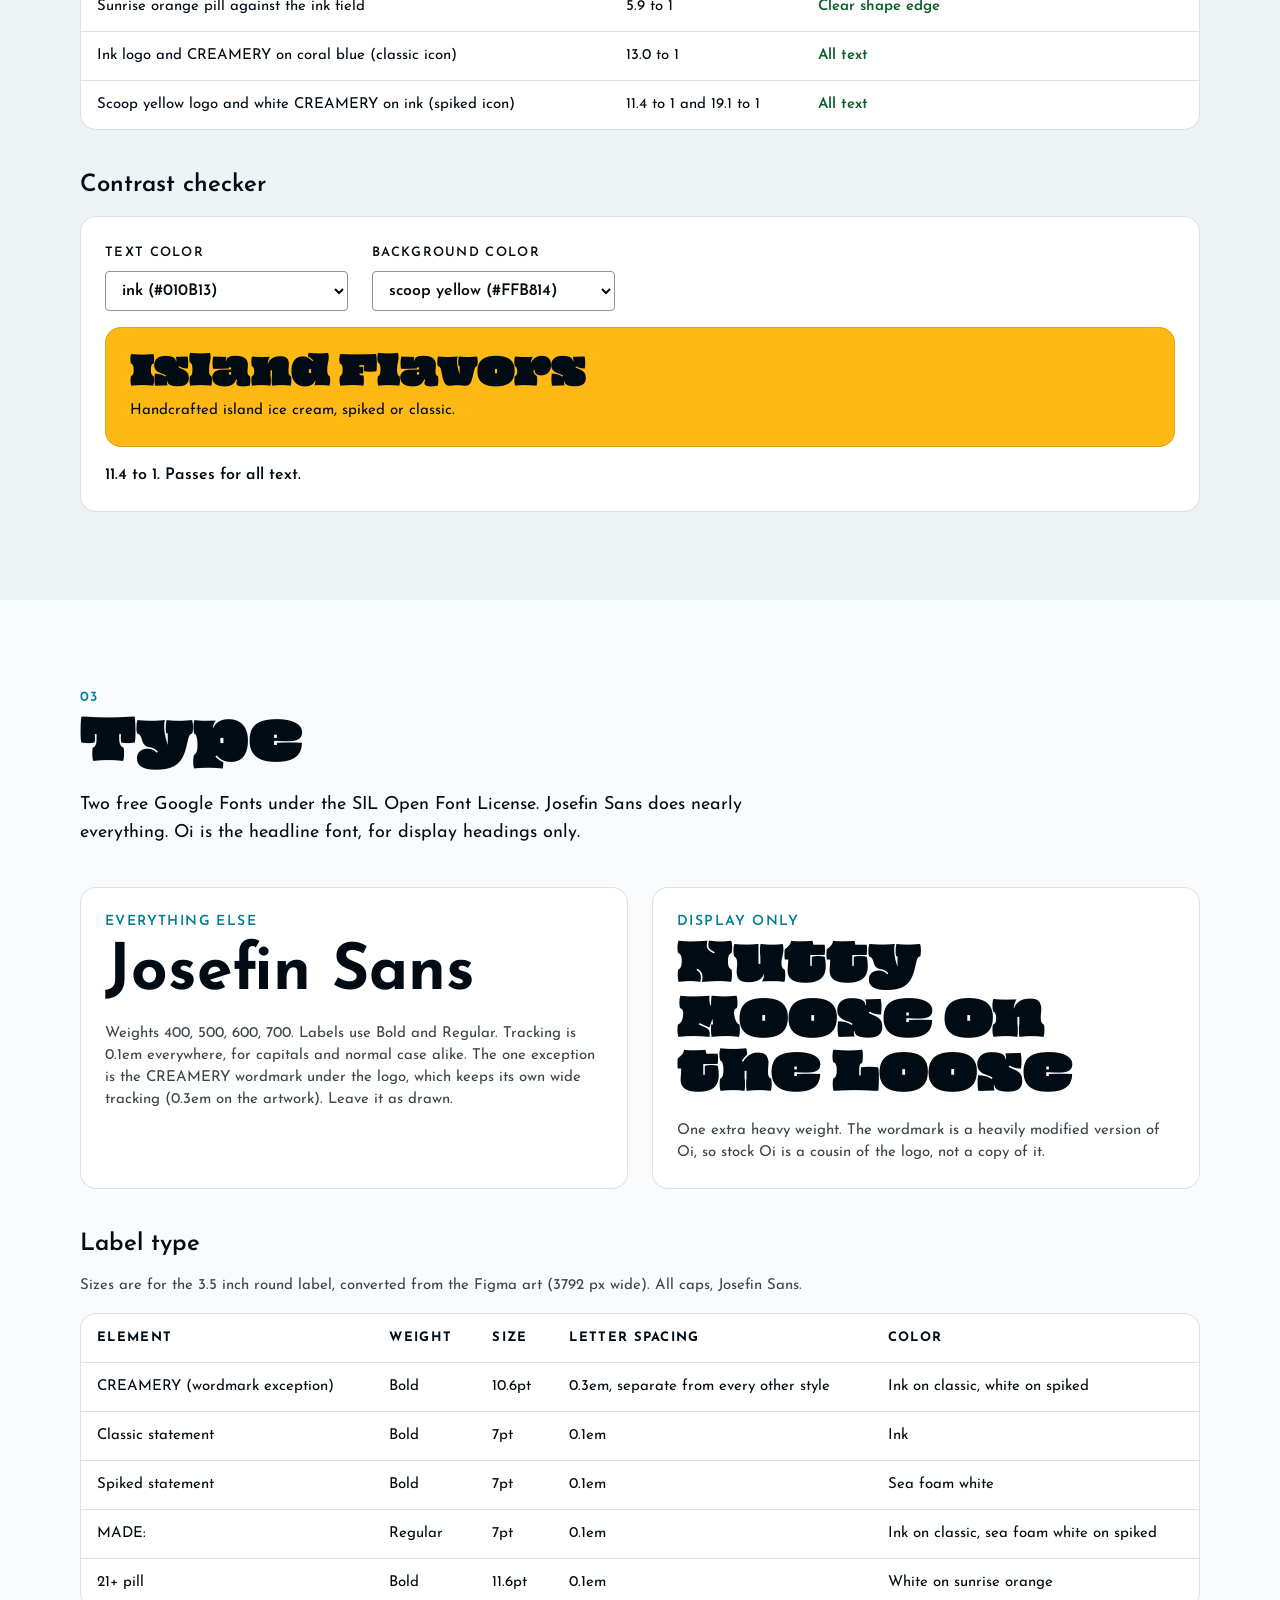
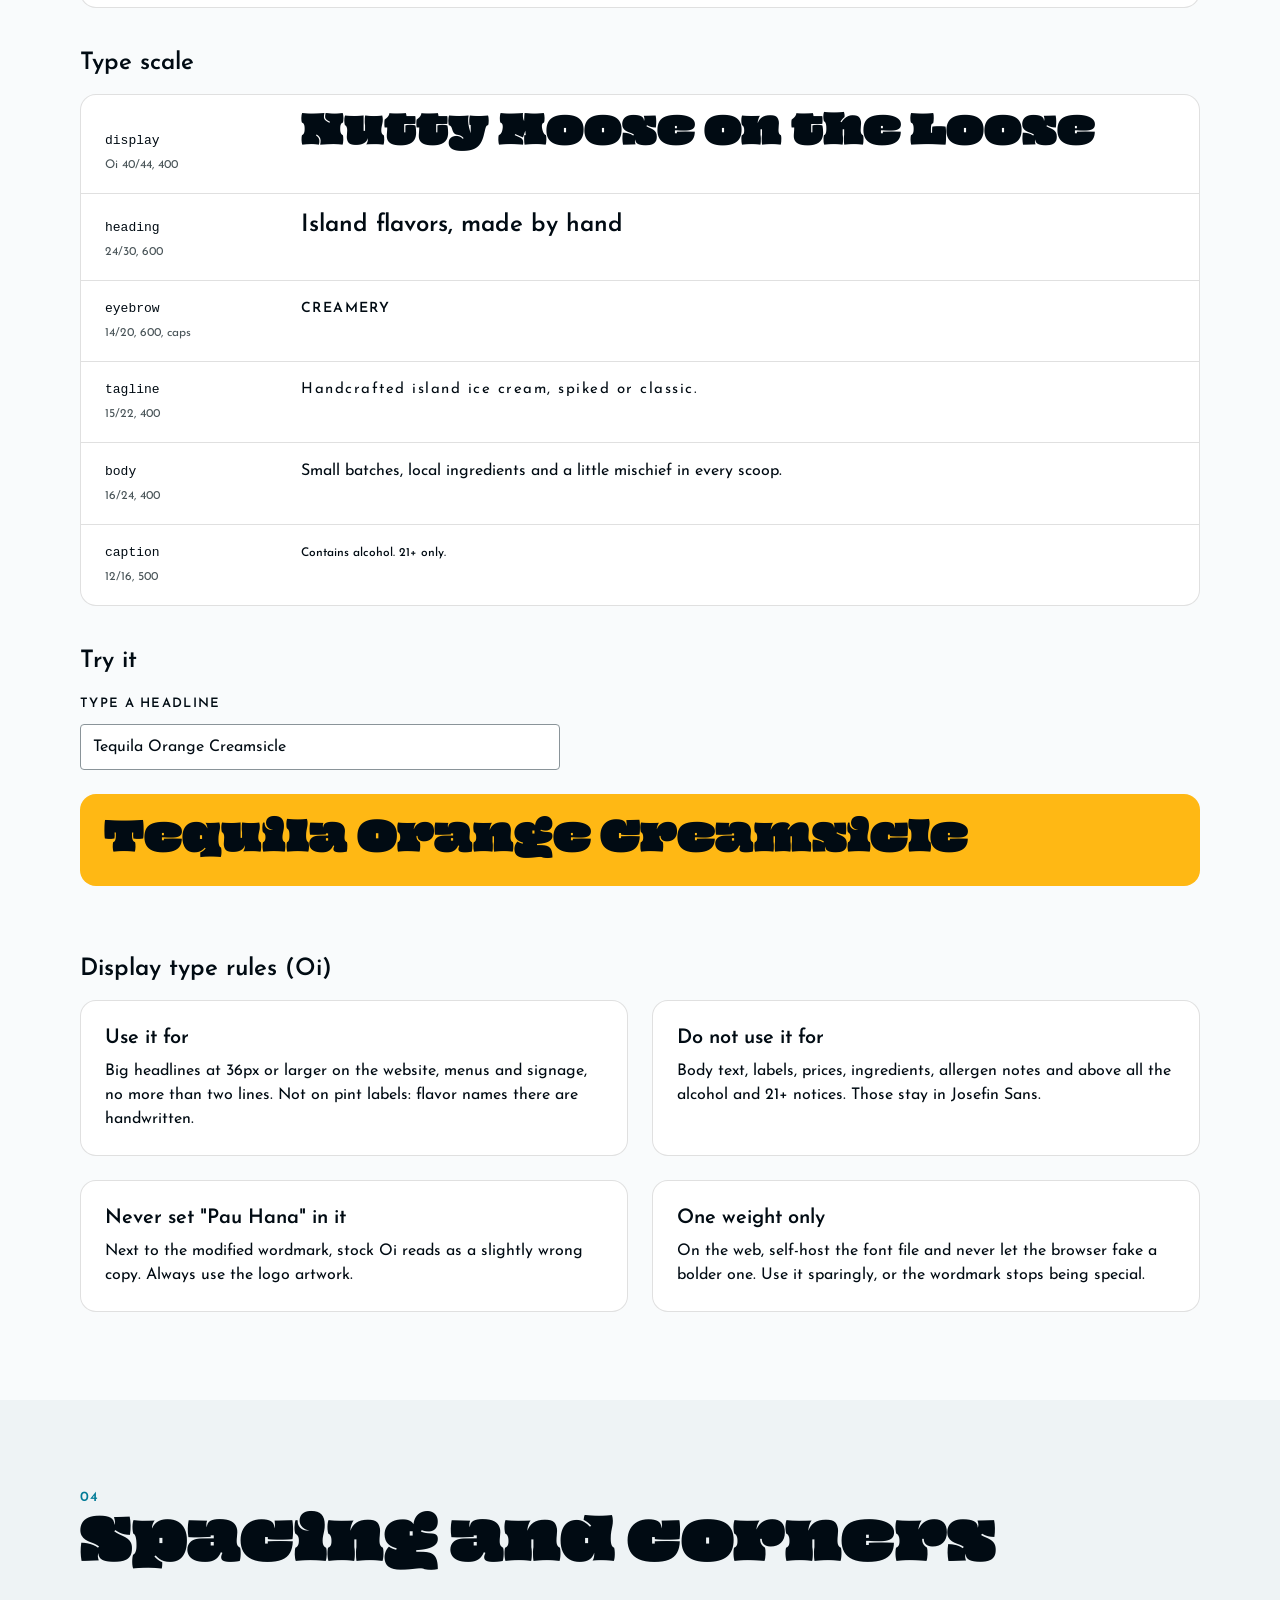
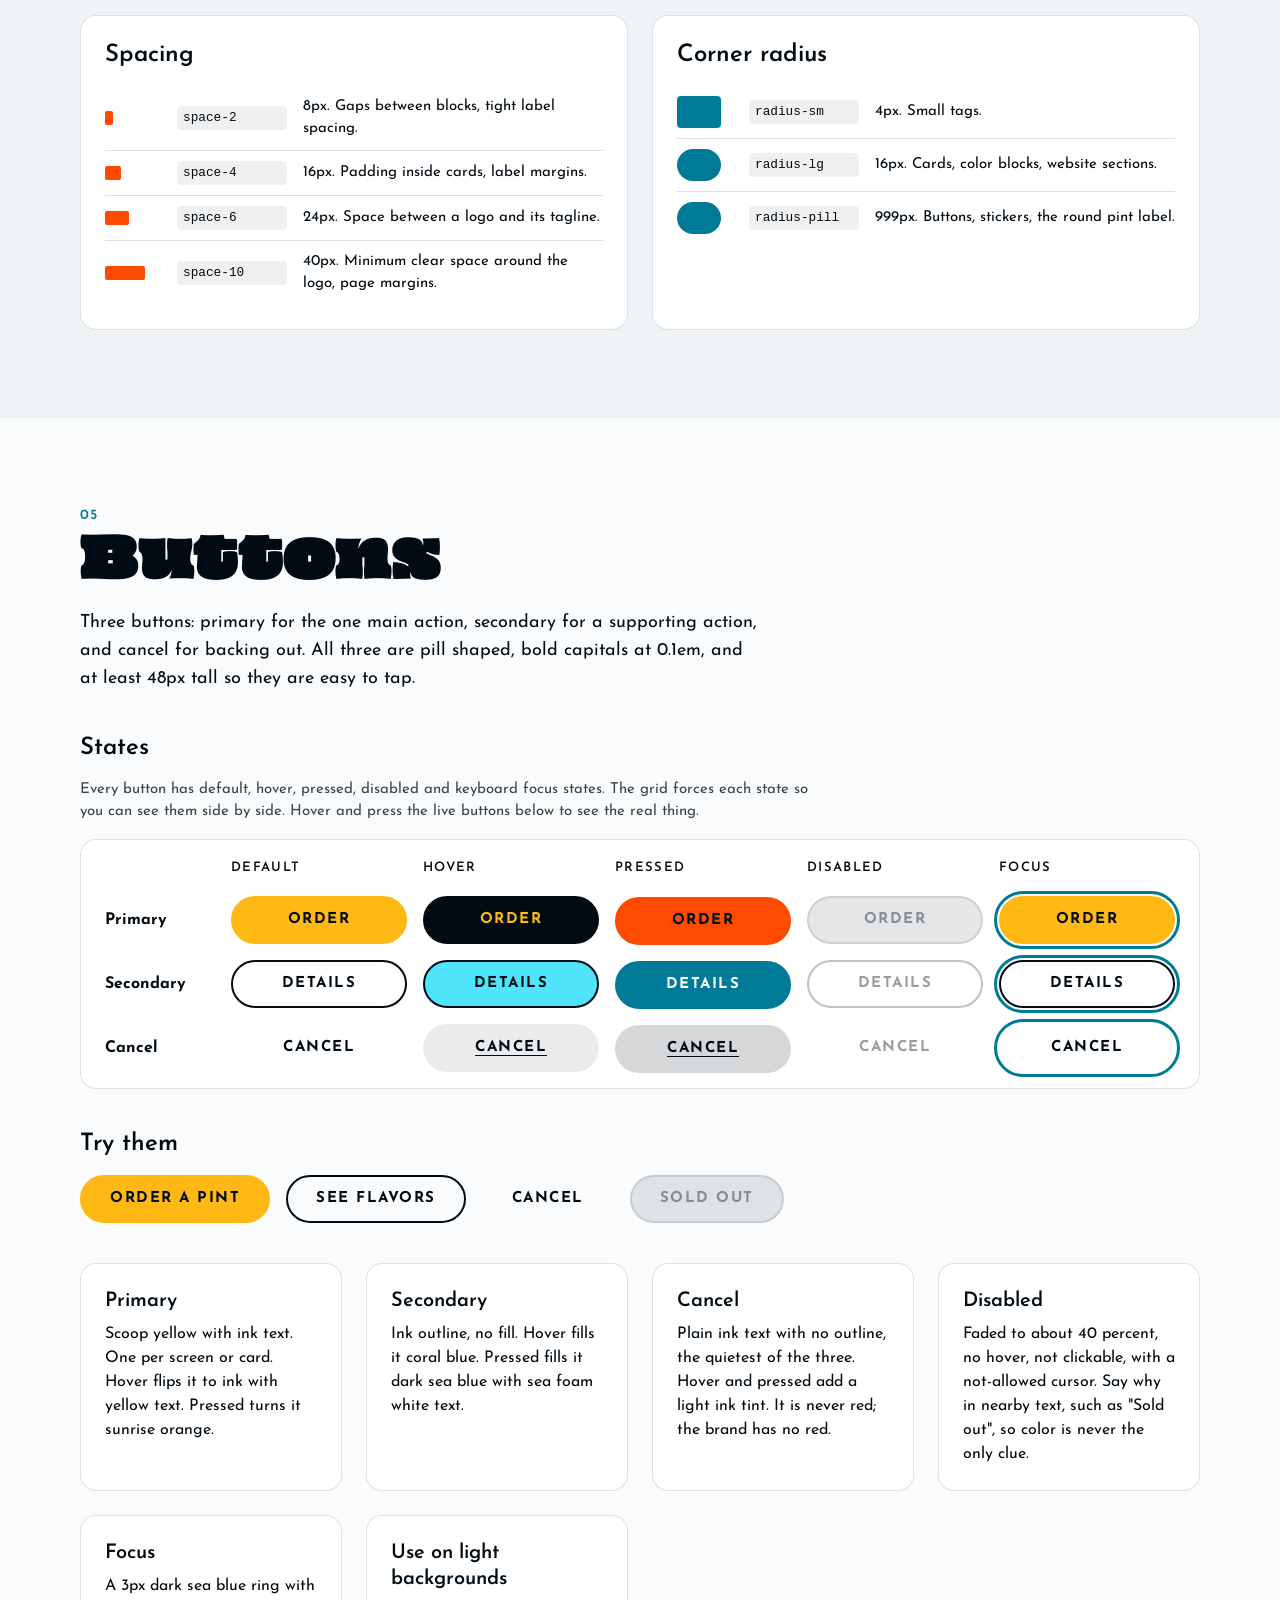
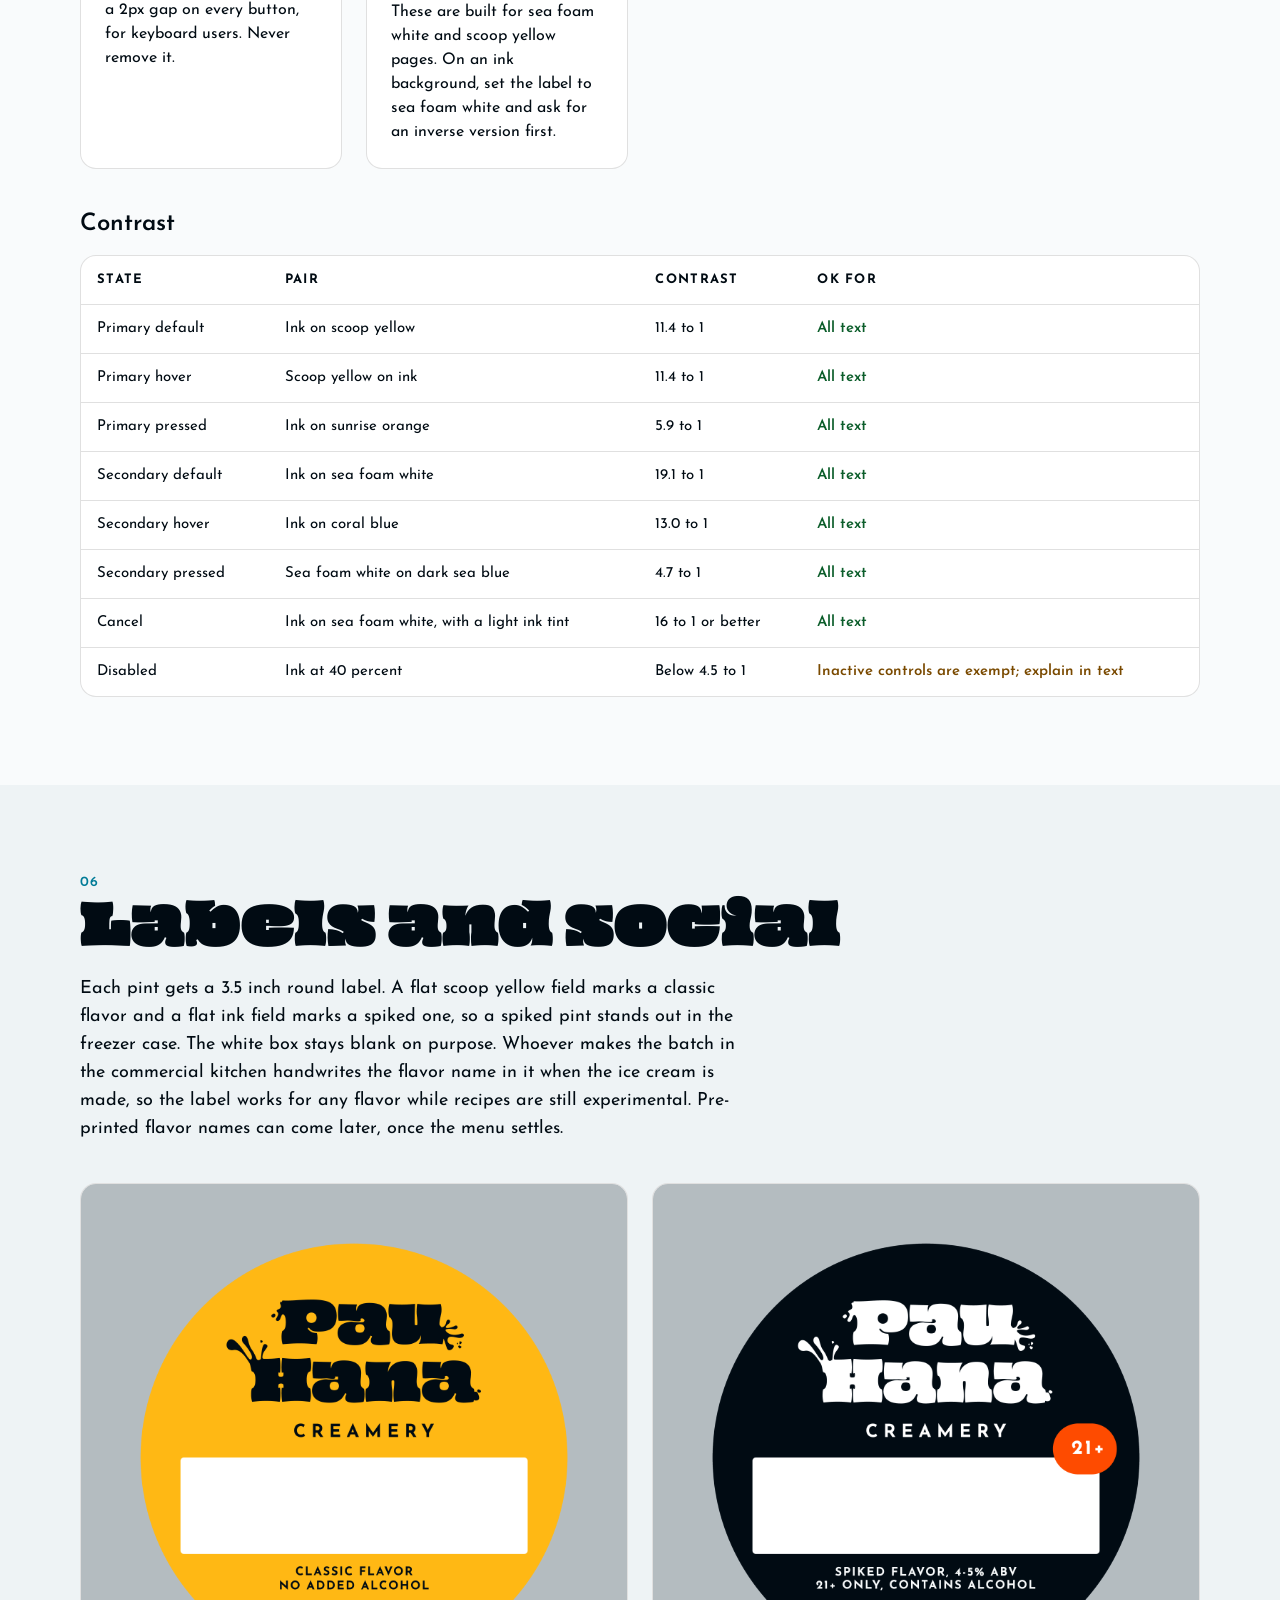
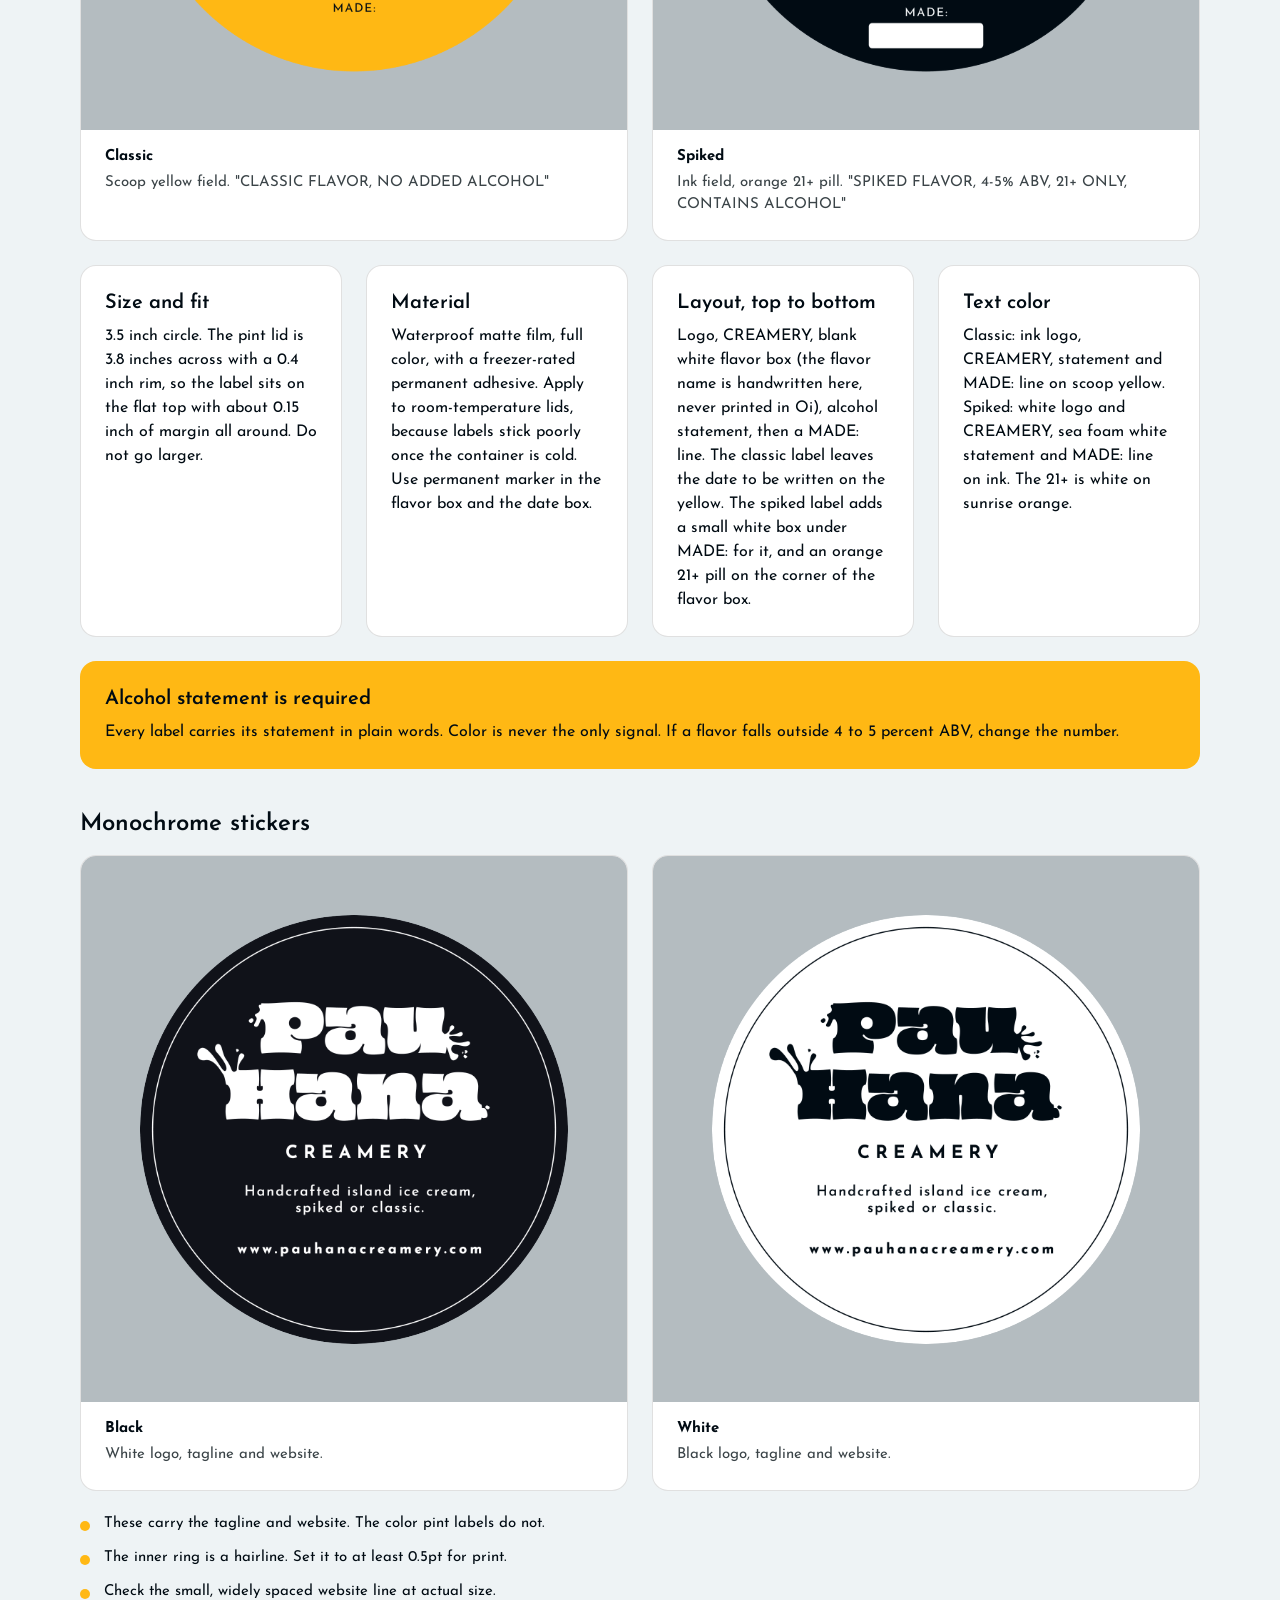
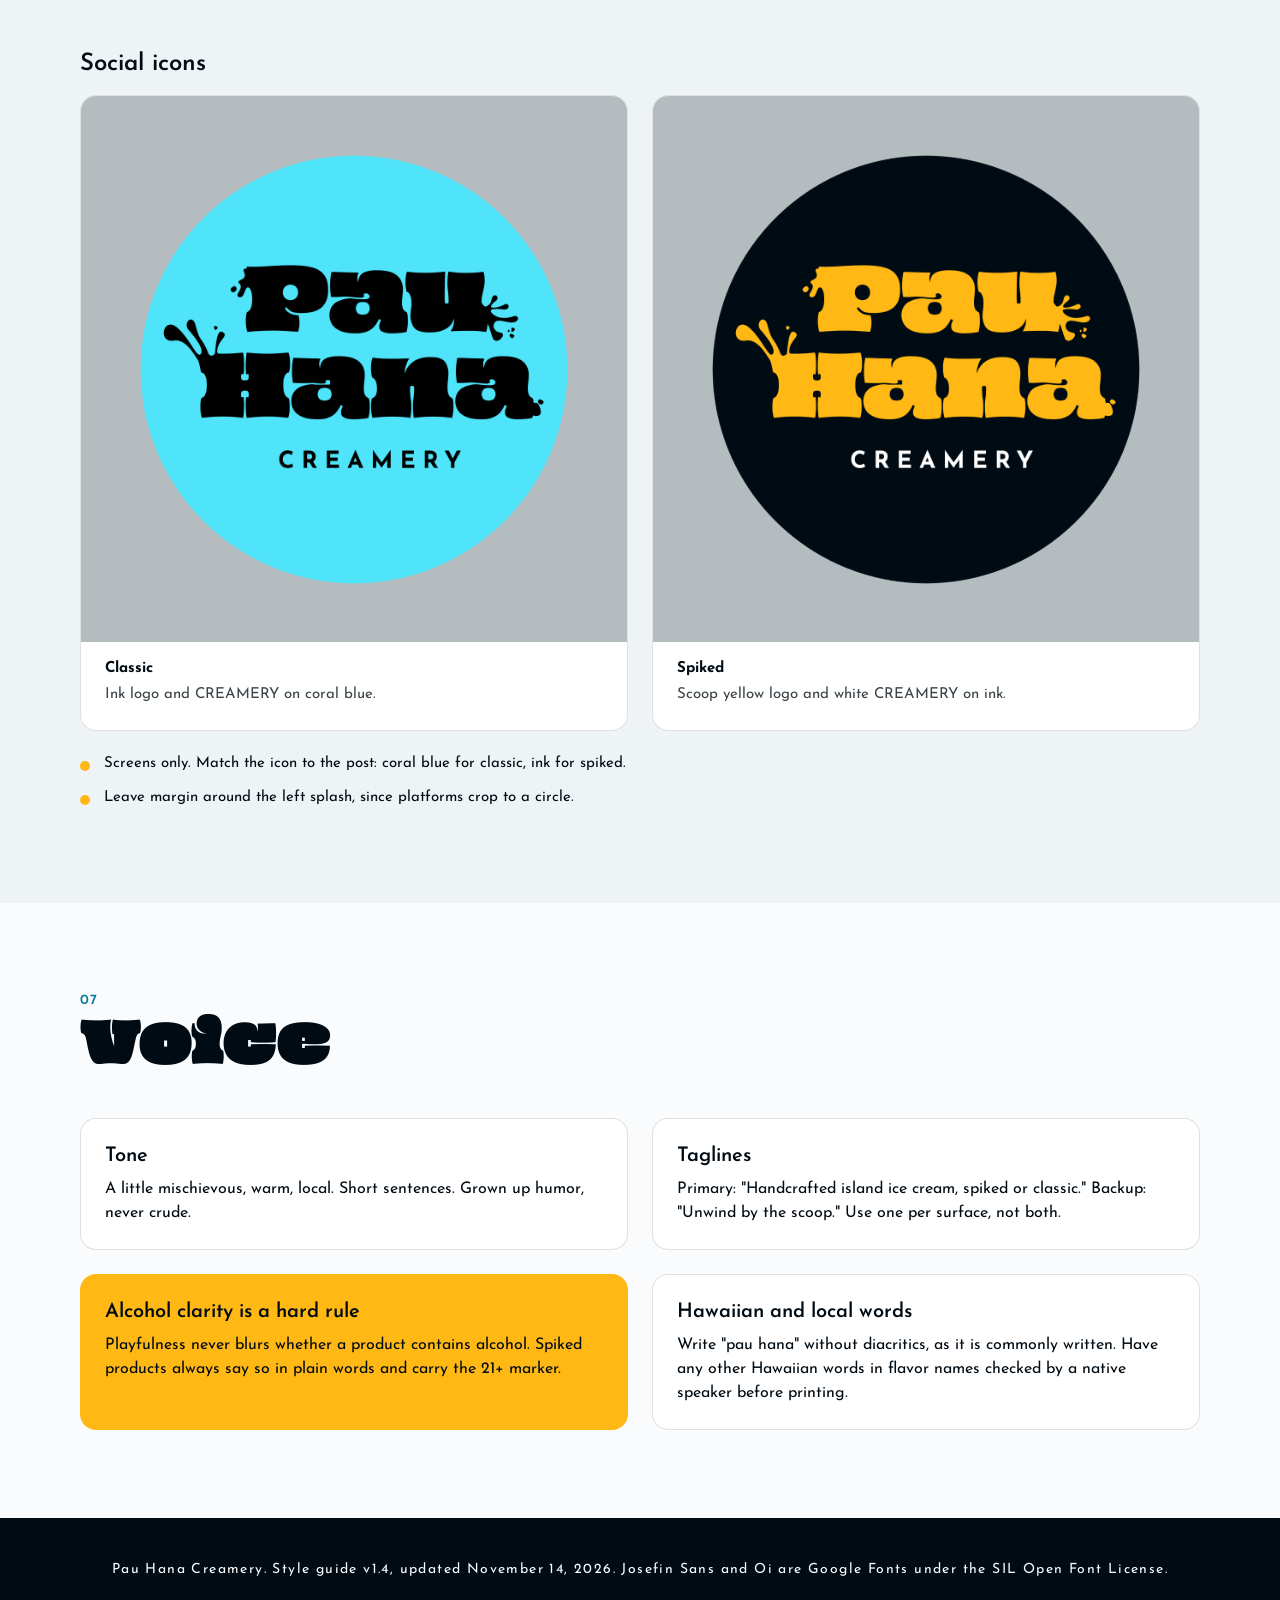
==== commit bc57f907: "Update styleguide to v1.4 with button patterns and refreshed label assets. Co-authored-by: Cursor <c" ====
--- a/styleguide/index.html
+++ b/styleguide/index.html
@@ -21,6 +21,7 @@
       <a href="#color">Color</a>
       <a href="#type">Type</a>
       <a href="#layout">Layout</a>
+      <a href="#buttons">Buttons</a>
       <a href="#labels">Labels</a>
       <a href="#voice">Voice</a>
     </nav>
@@ -30,7 +31,7 @@
     <!-- Cover -->
     <section class="cover" id="top">
       <div class="cover__text">
-        <p class="eyebrow">Style guide, v1.2</p>
+        <p class="eyebrow">Style guide, v1.4</p>
         <h1 class="cover__name"><span class="sr-only">Pau Hana Creamery</span><img src="assets/pau-hana-logo-black.png" alt="" width="1600" height="875"></h1>
         <p class="cover__tag">Handcrafted island ice cream, spiked or classic.</p>
         <p class="cover__sub">Based on Oahu. "Pau hana" is the local phrase for the moment work is done and it is time to unwind. Backup line: <em>Unwind by the scoop.</em></p>
@@ -85,7 +86,7 @@
         </div>
         <div class="rule">
           <h3>Backgrounds</h3>
-          <p>Black logo on sea foam white, scoop yellow, coral blue and sunrise orange (5.9 to 1). White logo on ink, dark sea blue and the two label gradients. Avoid the white logo on flat sunrise orange (3.3 to 1), scoop yellow and coral blue.</p>
+          <p>Black logo on sea foam white, scoop yellow, coral blue and sunrise orange (5.9 to 1). White logo on ink and dark sea blue. Avoid the white logo on flat sunrise orange (3.3 to 1), scoop yellow and coral blue.</p>
         </div>
       </div>
     </section>
@@ -95,31 +96,10 @@
       <header class="section__head">
         <p class="eyebrow">02</p>
         <h2>Color</h2>
-        <p class="lede">Five brand colors plus ink, and two gradients that mark the flavor line on labels. Lead with scoop yellow and ink. Use sunrise orange, dark sea blue and coral blue as accents. Click a swatch to copy its hex code.</p>
+        <p class="lede">Five brand colors plus ink. Lead with scoop yellow and ink. Use sunrise orange, dark sea blue and coral blue as accents. Click a swatch to copy its hex code.</p>
       </header>
 
       <div class="swatches" id="swatches"></div>
-
-      <h3 class="sub">Label gradients</h3>
-      <p class="meta meta--wide">Two diagonal gradients carry the flavor line. Each runs from the top right corner to the lower left, dark to bright. The CSS below is written for a square element, so a round label or icon matches the Figma art. Click a card to copy it.</p>
-      <div class="gradients">
-        <button type="button" class="gradcard" data-copy="linear-gradient(205.3deg, #003440 27.6%, #28B0C8 79.2%, #4FE4F9 110.6%)" aria-label="Copy the classic blue gradient CSS">
-          <span class="gradcard__bar gradcard__bar--classic"></span>
-          <span class="gradcard__body">
-            <span class="gradcard__name">Classic blue</span>
-            <span class="gradcard__stops"><code>#003440</code> <code>#28B0C8</code> <code>#4FE4F9</code></span>
-            <span class="gradcard__use">Classic flavors with no added alcohol. Figma style: Pau Hana Blue Gradient 2.</span>
-          </span>
-        </button>
-        <button type="button" class="gradcard" data-copy="linear-gradient(205.3deg, #4A1101 2.7%, #FE4B00 59.5%, #FFB814 101.5%)" aria-label="Copy the spiked orange gradient CSS">
-          <span class="gradcard__bar gradcard__bar--spiked"></span>
-          <span class="gradcard__body">
-            <span class="gradcard__name">Spiked orange</span>
-            <span class="gradcard__stops"><code>#4A1101</code> <code>#FE4B00</code> <code>#FFB814</code></span>
-            <span class="gradcard__use">Spiked flavors with alcohol. Figma style: Pau Hana Orange Gradient 2.</span>
-          </span>
-        </button>
-      </div>
 
       <h3 class="sub">Contrast pairs</h3>
       <div class="table-wrap">
@@ -140,18 +120,19 @@
         </table>
       </div>
 
-      <h3 class="sub">Contrast on the label gradients</h3>
-      <p class="meta meta--wide">Worst case across each text block on the label art, calculated from the gradient stops.</p>
+      <h3 class="sub">Contrast on the labels and icons</h3>
+      <p class="meta meta--wide">The pint labels and social icons use flat fields, so each pair is a single value.</p>
       <div class="table-wrap">
         <table class="table">
           <thead><tr><th scope="col">Pair</th><th scope="col">Contrast</th><th scope="col">OK for</th></tr></thead>
           <tbody>
-            <tr><td>White wordmark on classic blue</td><td>6.8 to 1 or better</td><td class="ok">All text</td></tr>
-            <tr><td>White CREAMERY on classic blue</td><td>6.1 to 1 or better</td><td class="ok">All text</td></tr>
-            <tr><td>Ink statement and MADE line on classic blue</td><td>4.6 to 1 or better</td><td class="ok">All text</td></tr>
-            <tr><td>White wordmark on spiked orange</td><td>4.4 to 1 or better</td><td class="warn">Large type only. The wordmark qualifies.</td></tr>
-            <tr><td>White CREAMERY on spiked orange</td><td>4.1 to 1 or better</td><td class="warn">Borderline. Keep it at least this size and bold.</td></tr>
-            <tr><td>Ink statement and MADE line on spiked orange</td><td>5.6 to 1 or better</td><td class="ok">All text</td></tr>
+            <tr><td>Ink logo, CREAMERY and statements on scoop yellow (classic)</td><td>11.4 to 1</td><td class="ok">All text</td></tr>
+            <tr><td>White logo and CREAMERY on ink (spiked)</td><td>19.1 to 1</td><td class="ok">All text</td></tr>
+            <tr><td>Sea foam white statement and MADE: on ink (spiked)</td><td>19.1 to 1</td><td class="ok">All text</td></tr>
+            <tr><td>White 21+ on the sunrise orange pill</td><td>3.4 to 1</td><td class="warn">Large type only. The 21+ is about 11.6pt bold.</td></tr>
+            <tr><td>Sunrise orange pill against the ink field</td><td>5.9 to 1</td><td class="ok">Clear shape edge</td></tr>
+            <tr><td>Ink logo and CREAMERY on coral blue (classic icon)</td><td>13.0 to 1</td><td class="ok">All text</td></tr>
+            <tr><td>Scoop yellow logo and white CREAMERY on ink (spiked icon)</td><td>11.4 to 1 and 19.1 to 1</td><td class="ok">All text</td></tr>
           </tbody>
         </table>
       </div>
@@ -186,7 +167,7 @@
         <article class="card card--pad">
           <p class="eyebrow">Everything else</p>
           <p class="specimen specimen--sans">Josefin Sans</p>
-          <p class="meta">Weights 400, 500, 600, 700. Labels use Bold and Regular. Tracking is 0.1em everywhere, for capitals and normal case alike.</p>
+          <p class="meta">Weights 400, 500, 600, 700. Labels use Bold and Regular. Tracking is 0.1em everywhere, for capitals and normal case alike. The one exception is the CREAMERY wordmark under the logo, which keeps its own wide tracking (0.3em on the artwork). Leave it as drawn.</p>
         </article>
         <article class="card card--pad">
           <p class="eyebrow">Display only</p>
@@ -201,10 +182,11 @@
         <table class="table">
           <thead><tr><th scope="col">Element</th><th scope="col">Weight</th><th scope="col">Size</th><th scope="col">Letter spacing</th><th scope="col">Color</th></tr></thead>
           <tbody>
-            <tr><td>CREAMERY</td><td>Bold</td><td>10.6pt</td><td>0.1em</td><td>White</td></tr>
+            <tr><td>CREAMERY (wordmark exception)</td><td>Bold</td><td>10.6pt</td><td>0.3em, separate from every other style</td><td>Ink on classic, white on spiked</td></tr>
             <tr><td>Classic statement</td><td>Bold</td><td>7pt</td><td>0.1em</td><td>Ink</td></tr>
-            <tr><td>Spiked statement</td><td>Bold</td><td>7pt</td><td>0.1em</td><td>Ink</td></tr>
-            <tr><td>MADE:</td><td>Regular</td><td>7pt</td><td>0.1em</td><td>Ink</td></tr>
+            <tr><td>Spiked statement</td><td>Bold</td><td>7pt</td><td>0.1em</td><td>Sea foam white</td></tr>
+            <tr><td>MADE:</td><td>Regular</td><td>7pt</td><td>0.1em</td><td>Ink on classic, sea foam white on spiked</td></tr>
+            <tr><td>21+ pill</td><td>Bold</td><td>11.6pt</td><td>0.1em</td><td>White on sunrise orange</td></tr>
           </tbody>
         </table>
       </div>
@@ -221,7 +203,7 @@
 
       <h3 class="sub">Try it</h3>
       <div class="tester">
-        <label for="tester-input">Type a flavor name</label>
+        <label for="tester-input">Type a headline</label>
         <input id="tester-input" type="text" value="Tequila Orange Creamsicle" maxlength="48" autocomplete="off">
         <p class="tester__out tester__out--oi" id="tester-oi" aria-label="Preview in Oi">Tequila Orange Creamsicle</p>
         <p class="tester__note" id="tester-note"></p>
@@ -229,7 +211,7 @@
 
       <h3 class="sub">Display type rules (Oi)</h3>
       <div class="rules rules--2">
-        <div class="rule"><h3>Use it for</h3><p>Flavor names and big section titles at 36px or larger, no more than two lines.</p></div>
+        <div class="rule"><h3>Use it for</h3><p>Big headlines at 36px or larger on the website, menus and signage, no more than two lines. Not on pint labels: flavor names there are handwritten.</p></div>
         <div class="rule"><h3>Do not use it for</h3><p>Body text, labels, prices, ingredients, allergen notes and above all the alcohol and 21+ notices. Those stay in Josefin Sans.</p></div>
         <div class="rule"><h3>Never set "Pau Hana" in it</h3><p>Next to the modified wordmark, stock Oi reads as a slightly wrong copy. Always use the logo artwork.</p></div>
         <div class="rule"><h3>One weight only</h3><p>On the web, self-host the font file and never let the browser fake a bolder one. Use it sparingly, or the wordmark stops being special.</p></div>
@@ -263,22 +245,91 @@
       </div>
     </section>
 
+    <!-- Buttons -->
+    <section class="section" id="buttons">
+      <header class="section__head">
+        <p class="eyebrow">05</p>
+        <h2>Buttons</h2>
+        <p class="lede">Three buttons: primary for the one main action, secondary for a supporting action, and cancel for backing out. All three are pill shaped, bold capitals at 0.1em, and at least 48px tall so they are easy to tap.</p>
+      </header>
+
+      <h3 class="sub">States</h3>
+      <p class="meta meta--wide">Every button has default, hover, pressed, disabled and keyboard focus states. The grid forces each state so you can see them side by side. Hover and press the live buttons below to see the real thing.</p>
+      <div class="table-wrap">
+        <div class="btn-grid" role="table" aria-label="Button states">
+          <div class="btn-grid__head" role="row"><span role="columnheader"></span><span role="columnheader">Default</span><span role="columnheader">Hover</span><span role="columnheader">Pressed</span><span role="columnheader">Disabled</span><span role="columnheader">Focus</span></div>
+          <div class="btn-grid__row" role="row"><span class="btn-grid__label" role="rowheader">Primary</span>
+            <span role="cell"><button type="button" class="btn btn--primary">Order</button></span>
+            <span role="cell"><button type="button" class="btn btn--primary is-hover" tabindex="-1">Order</button></span>
+            <span role="cell"><button type="button" class="btn btn--primary is-active" tabindex="-1">Order</button></span>
+            <span role="cell"><button type="button" class="btn btn--primary" disabled>Order</button></span>
+            <span role="cell"><button type="button" class="btn btn--primary is-focus" tabindex="-1">Order</button></span></div>
+          <div class="btn-grid__row" role="row"><span class="btn-grid__label" role="rowheader">Secondary</span>
+            <span role="cell"><button type="button" class="btn btn--secondary">Details</button></span>
+            <span role="cell"><button type="button" class="btn btn--secondary is-hover" tabindex="-1">Details</button></span>
+            <span role="cell"><button type="button" class="btn btn--secondary is-active" tabindex="-1">Details</button></span>
+            <span role="cell"><button type="button" class="btn btn--secondary" disabled>Details</button></span>
+            <span role="cell"><button type="button" class="btn btn--secondary is-focus" tabindex="-1">Details</button></span></div>
+          <div class="btn-grid__row" role="row"><span class="btn-grid__label" role="rowheader">Cancel</span>
+            <span role="cell"><button type="button" class="btn btn--cancel">Cancel</button></span>
+            <span role="cell"><button type="button" class="btn btn--cancel is-hover" tabindex="-1">Cancel</button></span>
+            <span role="cell"><button type="button" class="btn btn--cancel is-active" tabindex="-1">Cancel</button></span>
+            <span role="cell"><button type="button" class="btn btn--cancel" disabled>Cancel</button></span>
+            <span role="cell"><button type="button" class="btn btn--cancel is-focus" tabindex="-1">Cancel</button></span></div>
+        </div>
+      </div>
+
+      <h3 class="sub">Try them</h3>
+      <div class="btn-demo">
+        <button type="button" class="btn btn--primary" data-demo="Primary clicked">Order a pint</button>
+        <button type="button" class="btn btn--secondary" data-demo="Secondary clicked">See flavors</button>
+        <button type="button" class="btn btn--cancel" data-demo="Cancel clicked">Cancel</button>
+        <button type="button" class="btn btn--primary" disabled>Sold out</button>
+      </div>
+
+      <div class="rules">
+        <div class="rule"><h3>Primary</h3><p>Scoop yellow with ink text. One per screen or card. Hover flips it to ink with yellow text. Pressed turns it sunrise orange.</p></div>
+        <div class="rule"><h3>Secondary</h3><p>Ink outline, no fill. Hover fills it coral blue. Pressed fills it dark sea blue with sea foam white text.</p></div>
+        <div class="rule"><h3>Cancel</h3><p>Plain ink text with no outline, the quietest of the three. Hover and pressed add a light ink tint. It is never red; the brand has no red.</p></div>
+        <div class="rule"><h3>Disabled</h3><p>Faded to about 40 percent, no hover, not clickable, with a not-allowed cursor. Say why in nearby text, such as "Sold out", so color is never the only clue.</p></div>
+        <div class="rule"><h3>Focus</h3><p>A 3px dark sea blue ring with a 2px gap on every button, for keyboard users. Never remove it.</p></div>
+        <div class="rule"><h3>Use on light backgrounds</h3><p>These are built for sea foam white and scoop yellow pages. On an ink background, set the label to sea foam white and ask for an inverse version first.</p></div>
+      </div>
+
+      <h3 class="sub">Contrast</h3>
+      <div class="table-wrap">
+        <table class="table">
+          <thead><tr><th scope="col">State</th><th scope="col">Pair</th><th scope="col">Contrast</th><th scope="col">OK for</th></tr></thead>
+          <tbody>
+            <tr><td>Primary default</td><td>Ink on scoop yellow</td><td>11.4 to 1</td><td class="ok">All text</td></tr>
+            <tr><td>Primary hover</td><td>Scoop yellow on ink</td><td>11.4 to 1</td><td class="ok">All text</td></tr>
+            <tr><td>Primary pressed</td><td>Ink on sunrise orange</td><td>5.9 to 1</td><td class="ok">All text</td></tr>
+            <tr><td>Secondary default</td><td>Ink on sea foam white</td><td>19.1 to 1</td><td class="ok">All text</td></tr>
+            <tr><td>Secondary hover</td><td>Ink on coral blue</td><td>13.0 to 1</td><td class="ok">All text</td></tr>
+            <tr><td>Secondary pressed</td><td>Sea foam white on dark sea blue</td><td>4.7 to 1</td><td class="ok">All text</td></tr>
+            <tr><td>Cancel</td><td>Ink on sea foam white, with a light ink tint</td><td>16 to 1 or better</td><td class="ok">All text</td></tr>
+            <tr><td>Disabled</td><td>Ink at 40 percent</td><td>Below 4.5 to 1</td><td class="warn">Inactive controls are exempt; explain in text</td></tr>
+          </tbody>
+        </table>
+      </div>
+    </section>
+
     <!-- Labels -->
-    <section class="section" id="labels">
-      <header class="section__head">
-        <p class="eyebrow">05</p>
+    <section class="section section--tint" id="labels">
+      <header class="section__head">
+        <p class="eyebrow">06</p>
         <h2>Labels and social</h2>
-        <p class="lede">Each pint gets a 3.5 inch round label. A blue gradient marks a classic flavor and an orange gradient marks a spiked one. A white box stays blank so the flavor can be handwritten after the pint is filled.</p>
+        <p class="lede">Each pint gets a 3.5 inch round label. A flat scoop yellow field marks a classic flavor and a flat ink field marks a spiked one, so a spiked pint stands out in the freezer case. The white box stays blank on purpose. Whoever makes the batch in the commercial kitchen handwrites the flavor name in it when the ice cream is made, so the label works for any flavor while recipes are still experimental. Pre-printed flavor names can come later, once the menu settles.</p>
       </header>
 
       <div class="grid grid--2">
         <figure class="card">
-          <div class="frame frame--grey frame--square"><img class="round" src="assets/label-classic.png" alt="Classic pint label with a blue gradient, white logo, a blank white flavor box, and the text Classic flavor, no added alcohol, above a Made line" loading="lazy"></div>
-          <figcaption><strong>Classic</strong><span>"CLASSIC FLAVOR, NO ADDED ALCOHOL"</span></figcaption>
-        </figure>
-        <figure class="card">
-          <div class="frame frame--grey frame--square"><img class="round" src="assets/label-spiked.png" alt="Spiked pint label with an orange gradient, white logo, a blank white flavor box, and the text Spiked flavor, 4 to 5 percent ABV, 21 plus only, contains alcohol, above a Made line" loading="lazy"></div>
-          <figcaption><strong>Spiked</strong><span>"SPIKED FLAVOR, 4-5% ABV, 21+ ONLY, CONTAINS ALCOHOL"</span></figcaption>
+          <div class="frame frame--grey frame--square"><img class="round" src="assets/label-classic.png" alt="Classic pint label on scoop yellow with an ink logo, a blank white flavor box, and the text Classic flavor, no added alcohol, above a Made line" loading="lazy"></div>
+          <figcaption><strong>Classic</strong><span>Scoop yellow field. "CLASSIC FLAVOR, NO ADDED ALCOHOL"</span></figcaption>
+        </figure>
+        <figure class="card">
+          <div class="frame frame--grey frame--square"><img class="round" src="assets/label-spiked.png" alt="Spiked pint label on ink with a white logo, an orange 21 plus pill, a blank white flavor box, the text Spiked flavor, 4 to 5 percent ABV, 21 plus only, contains alcohol, and a Made line with a small white date box" loading="lazy"></div>
+          <figcaption><strong>Spiked</strong><span>Ink field, orange 21+ pill. "SPIKED FLAVOR, 4-5% ABV, 21+ ONLY, CONTAINS ALCOHOL"</span></figcaption>
         </figure>
       </div>
 
@@ -289,15 +340,15 @@
         </div>
         <div class="rule">
           <h3>Material</h3>
-          <p>Waterproof matte film, full color, with a freezer-rated permanent adhesive. Apply to room-temperature lids, because labels stick poorly once the container is cold. Use permanent marker in the flavor box.</p>
+          <p>Waterproof matte film, full color, with a freezer-rated permanent adhesive. Apply to room-temperature lids, because labels stick poorly once the container is cold. Use permanent marker in the flavor box and the date box.</p>
         </div>
         <div class="rule">
           <h3>Layout, top to bottom</h3>
-          <p>Logo, CREAMERY, blank white flavor box, alcohol statement, then a MADE: line. The date is written in by hand, so no space is reserved.</p>
+          <p>Logo, CREAMERY, blank white flavor box (the flavor name is handwritten here, never printed in Oi), alcohol statement, then a MADE: line. The classic label leaves the date to be written on the yellow. The spiked label adds a small white box under MADE: for it, and an orange 21+ pill on the corner of the flavor box.</p>
         </div>
         <div class="rule">
           <h3>Text color</h3>
-          <p>The logo and CREAMERY are white. The alcohol statement and MADE: line are ink, so they stay readable on the bright end of each gradient.</p>
+          <p>Classic: ink logo, CREAMERY, statement and MADE: line on scoop yellow. Spiked: white logo and CREAMERY, sea foam white statement and MADE: line on ink. The 21+ is white on sunrise orange.</p>
         </div>
         <div class="rule rule--alert">
           <h3>Alcohol statement is required</h3>
@@ -305,7 +356,7 @@
         </div>
       </div>
 
-      <h3 class="sub">Monochrome labels</h3>
+      <h3 class="sub">Monochrome stickers</h3>
       <div class="grid grid--2">
         <figure class="card">
           <div class="frame frame--grey frame--square"><img class="round" src="assets/label-black.png" alt="Round label with a black field, white logo, the tagline and the website" loading="lazy"></div>
@@ -317,7 +368,7 @@
         </figure>
       </div>
       <ul class="bullets bullets--wide">
-        <li>These carry the tagline and website. The gradient flavor labels do not.</li>
+        <li>These carry the tagline and website. The color pint labels do not.</li>
         <li>The inner ring is a hairline. Set it to at least 0.5pt for print.</li>
         <li>Check the small, widely spaced website line at actual size.</li>
       </ul>
@@ -325,24 +376,24 @@
       <h3 class="sub">Social icons</h3>
       <div class="grid grid--2">
         <figure class="card">
-          <div class="frame frame--grey frame--square"><img class="round" src="assets/social-icon-classic.png" alt="Round social icon, white logo and CREAMERY on the blue gradient" loading="lazy"></div>
-          <figcaption><strong>Classic</strong><span>White logo on the blue gradient.</span></figcaption>
-        </figure>
-        <figure class="card">
-          <div class="frame frame--grey frame--square"><img class="round" src="assets/social-icon-spiked.png" alt="Round social icon, white logo and CREAMERY on the orange gradient" loading="lazy"></div>
-          <figcaption><strong>Spiked</strong><span>White logo on the orange gradient.</span></figcaption>
+          <div class="frame frame--grey frame--square"><img class="round" src="assets/social-icon-classic.png" alt="Round social icon, ink logo and CREAMERY on coral blue" loading="lazy"></div>
+          <figcaption><strong>Classic</strong><span>Ink logo and CREAMERY on coral blue.</span></figcaption>
+        </figure>
+        <figure class="card">
+          <div class="frame frame--grey frame--square"><img class="round" src="assets/social-icon-spiked.png" alt="Round social icon, scoop yellow logo and white CREAMERY on ink" loading="lazy"></div>
+          <figcaption><strong>Spiked</strong><span>Scoop yellow logo and white CREAMERY on ink.</span></figcaption>
         </figure>
       </div>
       <ul class="bullets bullets--wide">
-        <li>Screens only. Match the gradient to the post: blue for classic, orange for spiked.</li>
+        <li>Screens only. Match the icon to the post: coral blue for classic, ink for spiked.</li>
         <li>Leave margin around the left splash, since platforms crop to a circle.</li>
       </ul>
     </section>
 
     <!-- Voice -->
-    <section class="section section--tint" id="voice">
-      <header class="section__head">
-        <p class="eyebrow">06</p>
+    <section class="section" id="voice">
+      <header class="section__head">
+        <p class="eyebrow">07</p>
         <h2>Voice</h2>
       </header>
       <div class="rules rules--2">
@@ -356,7 +407,7 @@
   </main>
 
   <footer class="footer">
-    <p>Pau Hana Creamery. Style guide v1.2, updated November 12, 2026. Josefin Sans and Oi are Google Fonts under the SIL Open Font License.</p>
+    <p>Pau Hana Creamery. Style guide v1.4, updated November 14, 2026. Josefin Sans and Oi are Google Fonts under the SIL Open Font License.</p>
   </footer>
 
   <div class="toast" id="toast" role="status" aria-live="polite"></div>
--- a/styleguide/styles.css
+++ b/styleguide/styles.css
@@ -5,9 +5,7 @@
   --coral-blue: #4FE4F9;
   --sea-foam-white: #F9FBFC;
   --ink: #010B13;
-  --gradient-classic: linear-gradient(205.3deg, #003440 27.6%, #28B0C8 79.2%, #4FE4F9 110.6%);
-  --gradient-spiked: linear-gradient(205.3deg, #4A1101 2.7%, #FE4B00 59.5%, #FFB814 101.5%);
-
+    
   --space-2: 8px;
   --space-4: 16px;
   --space-6: 24px;
@@ -229,20 +227,49 @@
   .swatch, .toast { transition: none; }
 }
 
-/* Gradients, label pairs */
+/* Label layout */
 .meta--wide { margin-bottom: var(--space-4); padding-right: clamp(0px, 30%, 380px); }
-.gradients { display: grid; gap: var(--space-6); align-items: start; grid-template-columns: repeat(auto-fit, minmax(300px, 1fr)); }
-.gradcard { all: unset; box-sizing: border-box; cursor: pointer; display: block; width: 100%; background: #fff; border: 1px solid var(--line); border-radius: var(--radius-lg); overflow: hidden; transition: transform 0.15s ease; }
-.gradcard:hover { transform: translateY(-3px); }
-.gradcard:focus-visible { outline: 3px solid var(--ink); outline-offset: 3px; }
-.gradcard__bar { display: block; aspect-ratio: 2 / 1; }
-.gradcard__bar--classic { background: var(--gradient-classic); }
-.gradcard__bar--spiked { background: var(--gradient-spiked); }
-.gradcard__body { display: grid; gap: 6px; padding: var(--space-4) var(--space-6) var(--space-6); font-size: 15px; line-height: 22px; }
-.gradcard__name { font-weight: 700; font-size: 18px; line-height: 24px; }
-.gradcard__stops code { margin-right: 4px; }
 .frame--square { aspect-ratio: 1 / 1; }
 .frame--square img.round { max-width: 86%; }
 .section .grid + .rules { margin-top: var(--space-6); }
 .bullets--wide { margin-top: var(--space-4); padding-right: clamp(0px, 30%, 380px); }
 .rules--labels .rule--alert { grid-column: 1 / -1; }
+
+/* Buttons */
+.btn {
+  all: unset; box-sizing: border-box; cursor: pointer;
+  display: inline-flex; align-items: center; justify-content: center; gap: 8px;
+  min-height: 48px; min-width: 112px; padding: 10px 28px;
+  border: 2px solid transparent; border-radius: var(--radius-pill);
+  font-family: var(--font-sans); font-size: 15px; line-height: 20px; font-weight: 700;
+  letter-spacing: 0.1em; text-transform: uppercase; text-align: center; white-space: nowrap;
+  transition: background-color 120ms ease, color 120ms ease, border-color 120ms ease, transform 120ms ease;
+}
+.btn:focus-visible, .btn.is-focus { outline: 3px solid var(--dark-sea-blue); outline-offset: 2px; }
+.btn:disabled, .btn[aria-disabled="true"] { cursor: not-allowed; transform: none; }
+
+.btn--primary { background: var(--scoop-yellow); border-color: var(--scoop-yellow); color: var(--ink); }
+.btn--primary:hover:not(:disabled), .btn--primary.is-hover { background: var(--ink); border-color: var(--ink); color: var(--scoop-yellow); }
+.btn--primary:active:not(:disabled), .btn--primary.is-active { background: var(--sunrise-orange); border-color: var(--sunrise-orange); color: var(--ink); transform: translateY(1px); }
+.btn--primary:disabled { background: rgba(1, 11, 19, 0.1); border-color: rgba(1, 11, 19, 0.1); color: rgba(1, 11, 19, 0.4); }
+
+.btn--secondary { background: transparent; border-color: var(--ink); color: var(--ink); }
+.btn--secondary:hover:not(:disabled), .btn--secondary.is-hover { background: var(--coral-blue); border-color: var(--ink); color: var(--ink); }
+.btn--secondary:active:not(:disabled), .btn--secondary.is-active { background: var(--dark-sea-blue); border-color: var(--dark-sea-blue); color: var(--sea-foam-white); transform: translateY(1px); }
+.btn--secondary:disabled { background: transparent; border-color: rgba(1, 11, 19, 0.25); color: rgba(1, 11, 19, 0.4); }
+
+.btn--cancel { background: transparent; border-color: transparent; color: var(--ink); }
+.btn--cancel:hover:not(:disabled), .btn--cancel.is-hover { background: rgba(1, 11, 19, 0.08); text-decoration: underline; text-underline-offset: 4px; }
+.btn--cancel:active:not(:disabled), .btn--cancel.is-active { background: rgba(1, 11, 19, 0.16); text-decoration: underline; text-underline-offset: 4px; transform: translateY(1px); }
+.btn--cancel:disabled { color: rgba(1, 11, 19, 0.4); }
+
+.btn-grid { display: grid; gap: var(--space-4); min-width: 760px; padding: var(--space-4) var(--space-6); }
+.btn-grid__head, .btn-grid__row { display: grid; grid-template-columns: 110px repeat(5, 1fr); gap: var(--space-4); align-items: center; }
+.btn-grid__head { font-size: 13px; letter-spacing: 0.1em; text-transform: uppercase; font-weight: 600; }
+.btn-grid__label { font-weight: 700; }
+.btn-grid .btn { min-width: 0; width: 100%; padding-left: 12px; padding-right: 12px; }
+.btn-demo { display: flex; flex-wrap: wrap; gap: var(--space-4); margin-bottom: var(--space-10); }
+@media (prefers-reduced-motion: reduce) { .btn { transition: none; } }
+
+/* Keep direct-child notes and bullets centered in the section column */
+.section > .meta, .section > .bullets { margin-left: auto; margin-right: auto; }
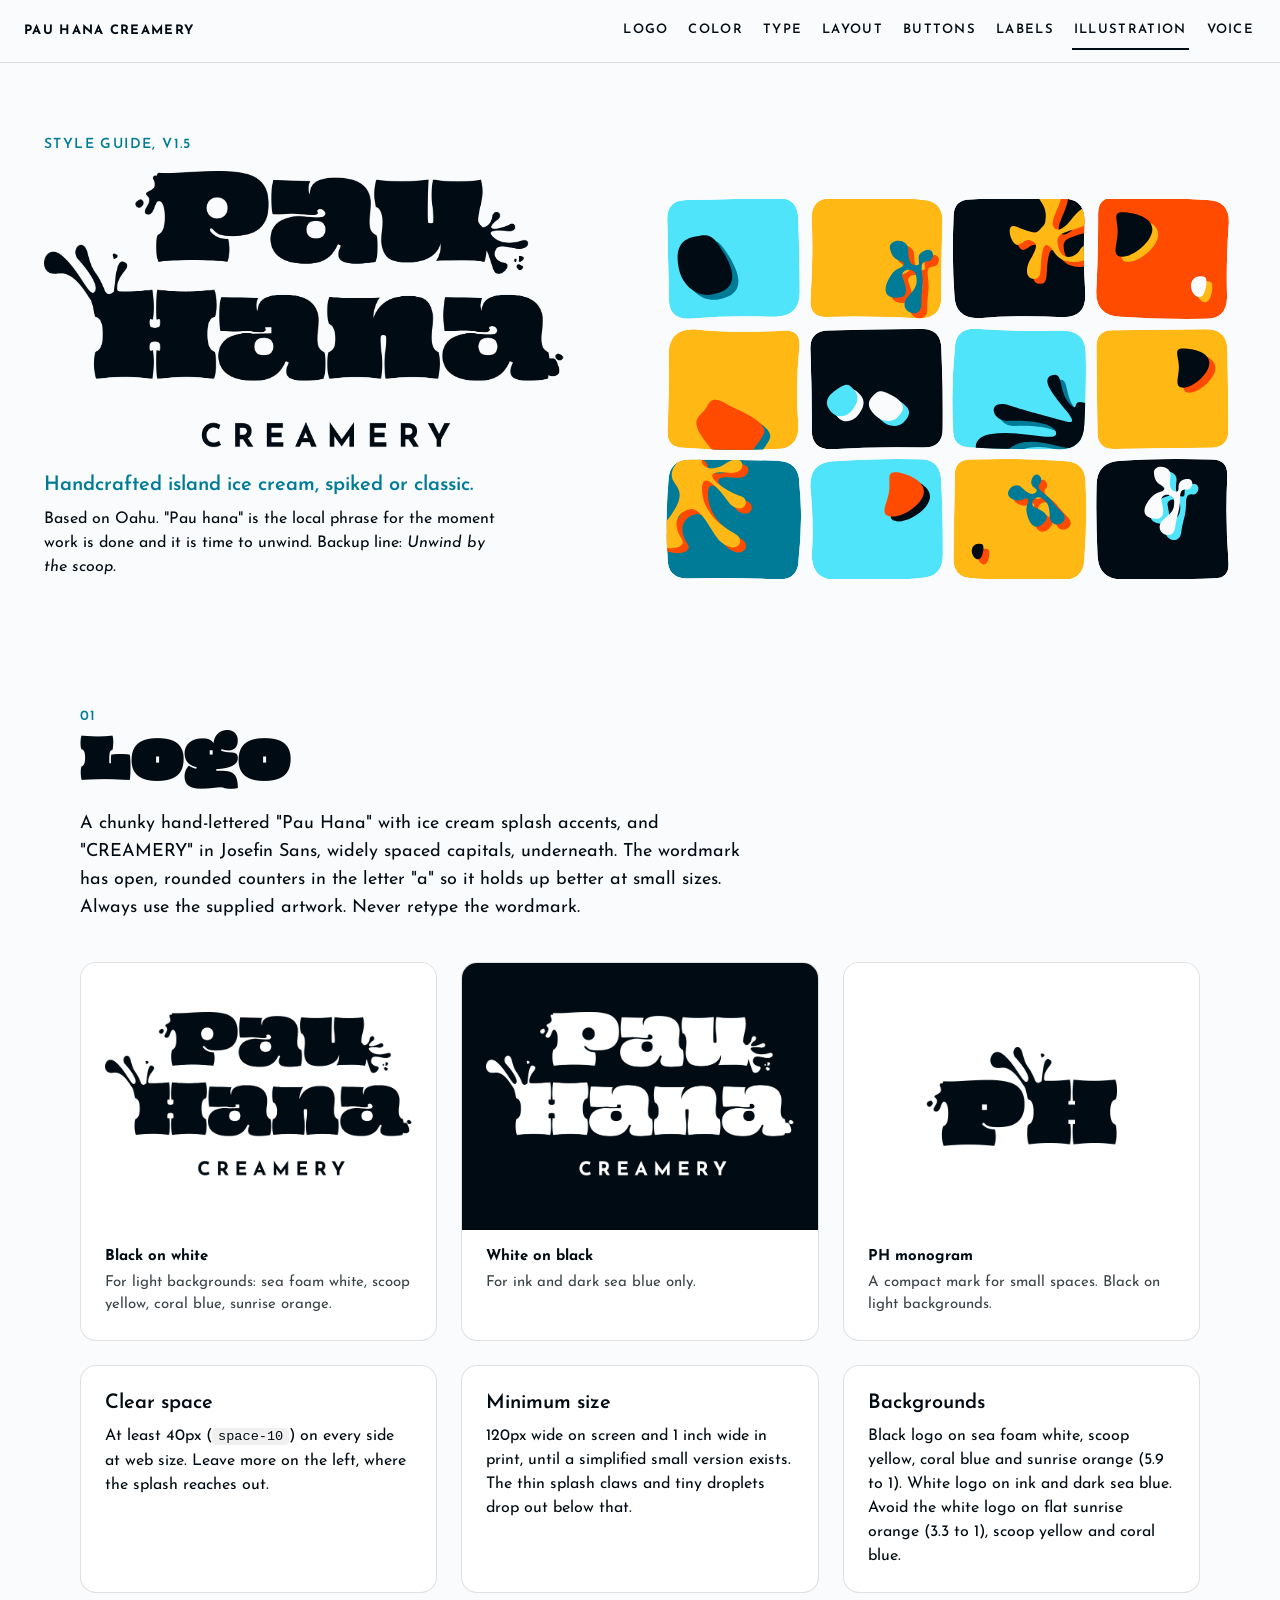
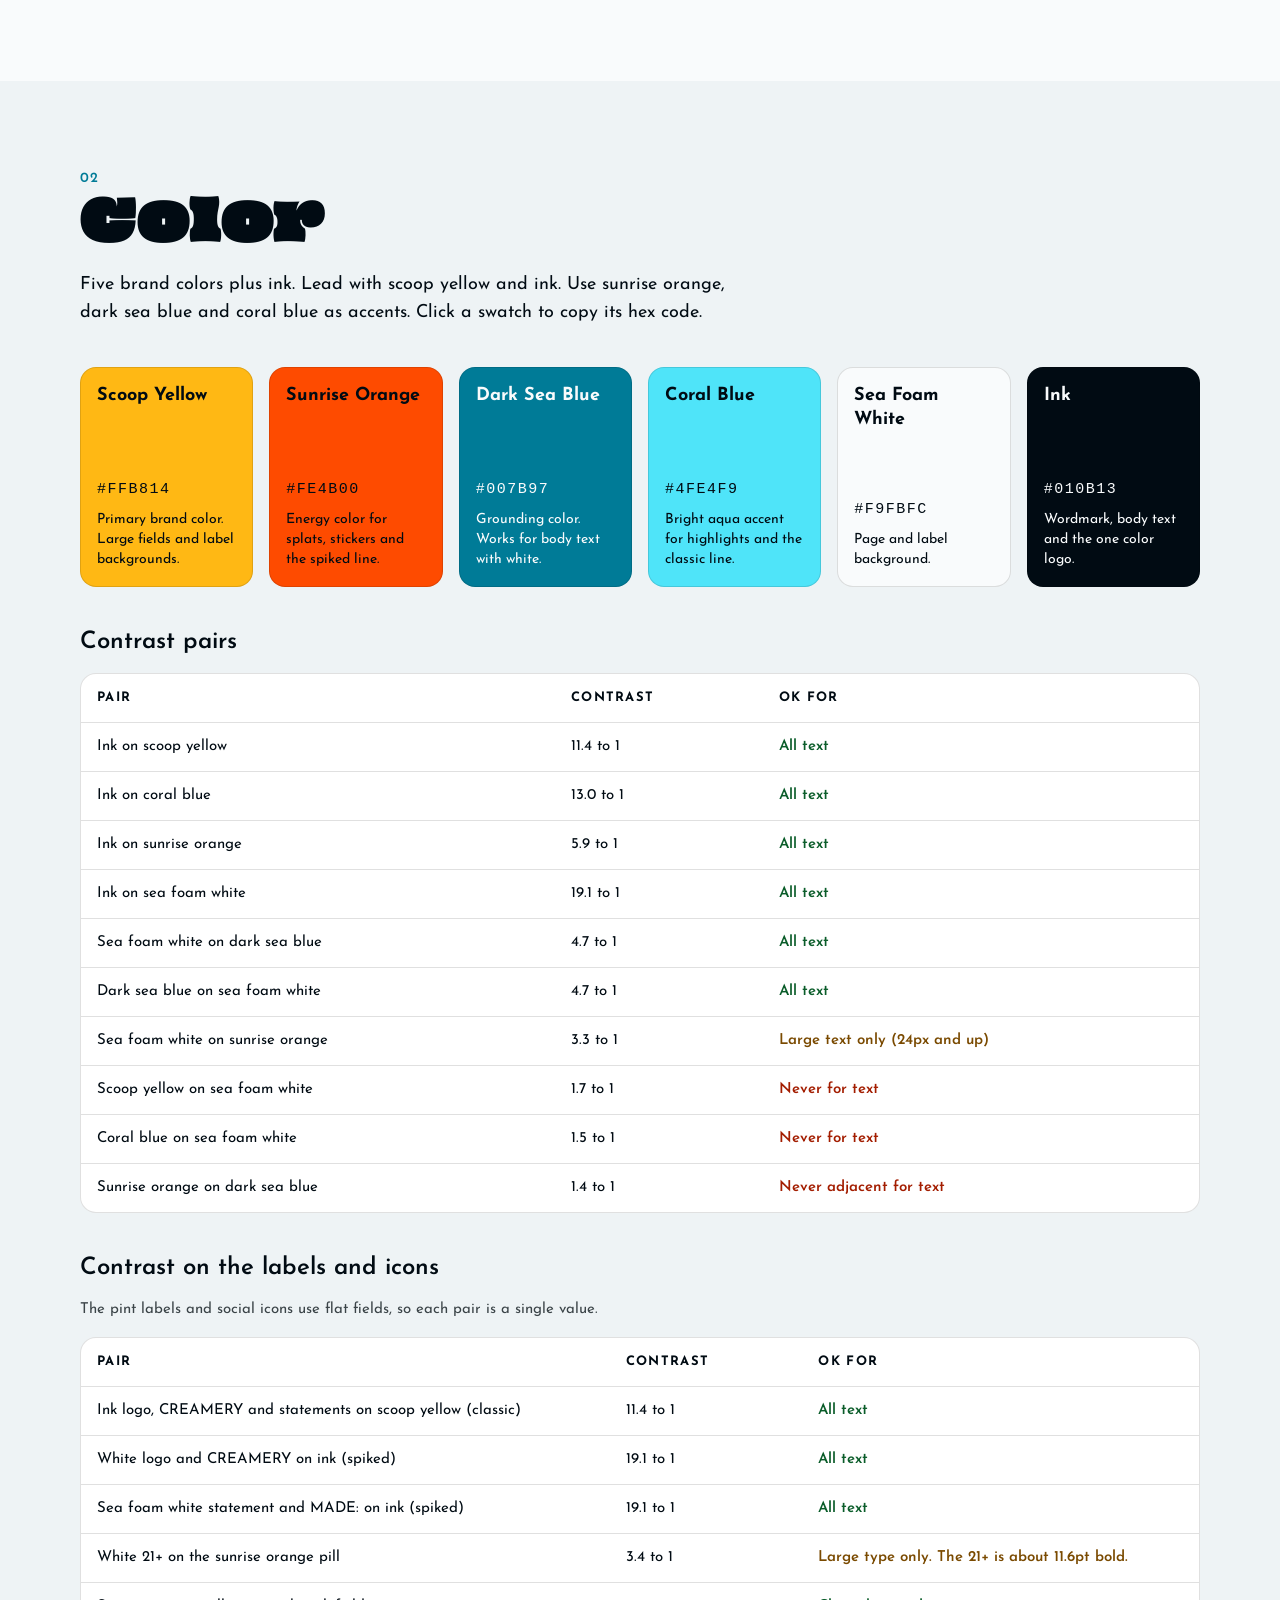
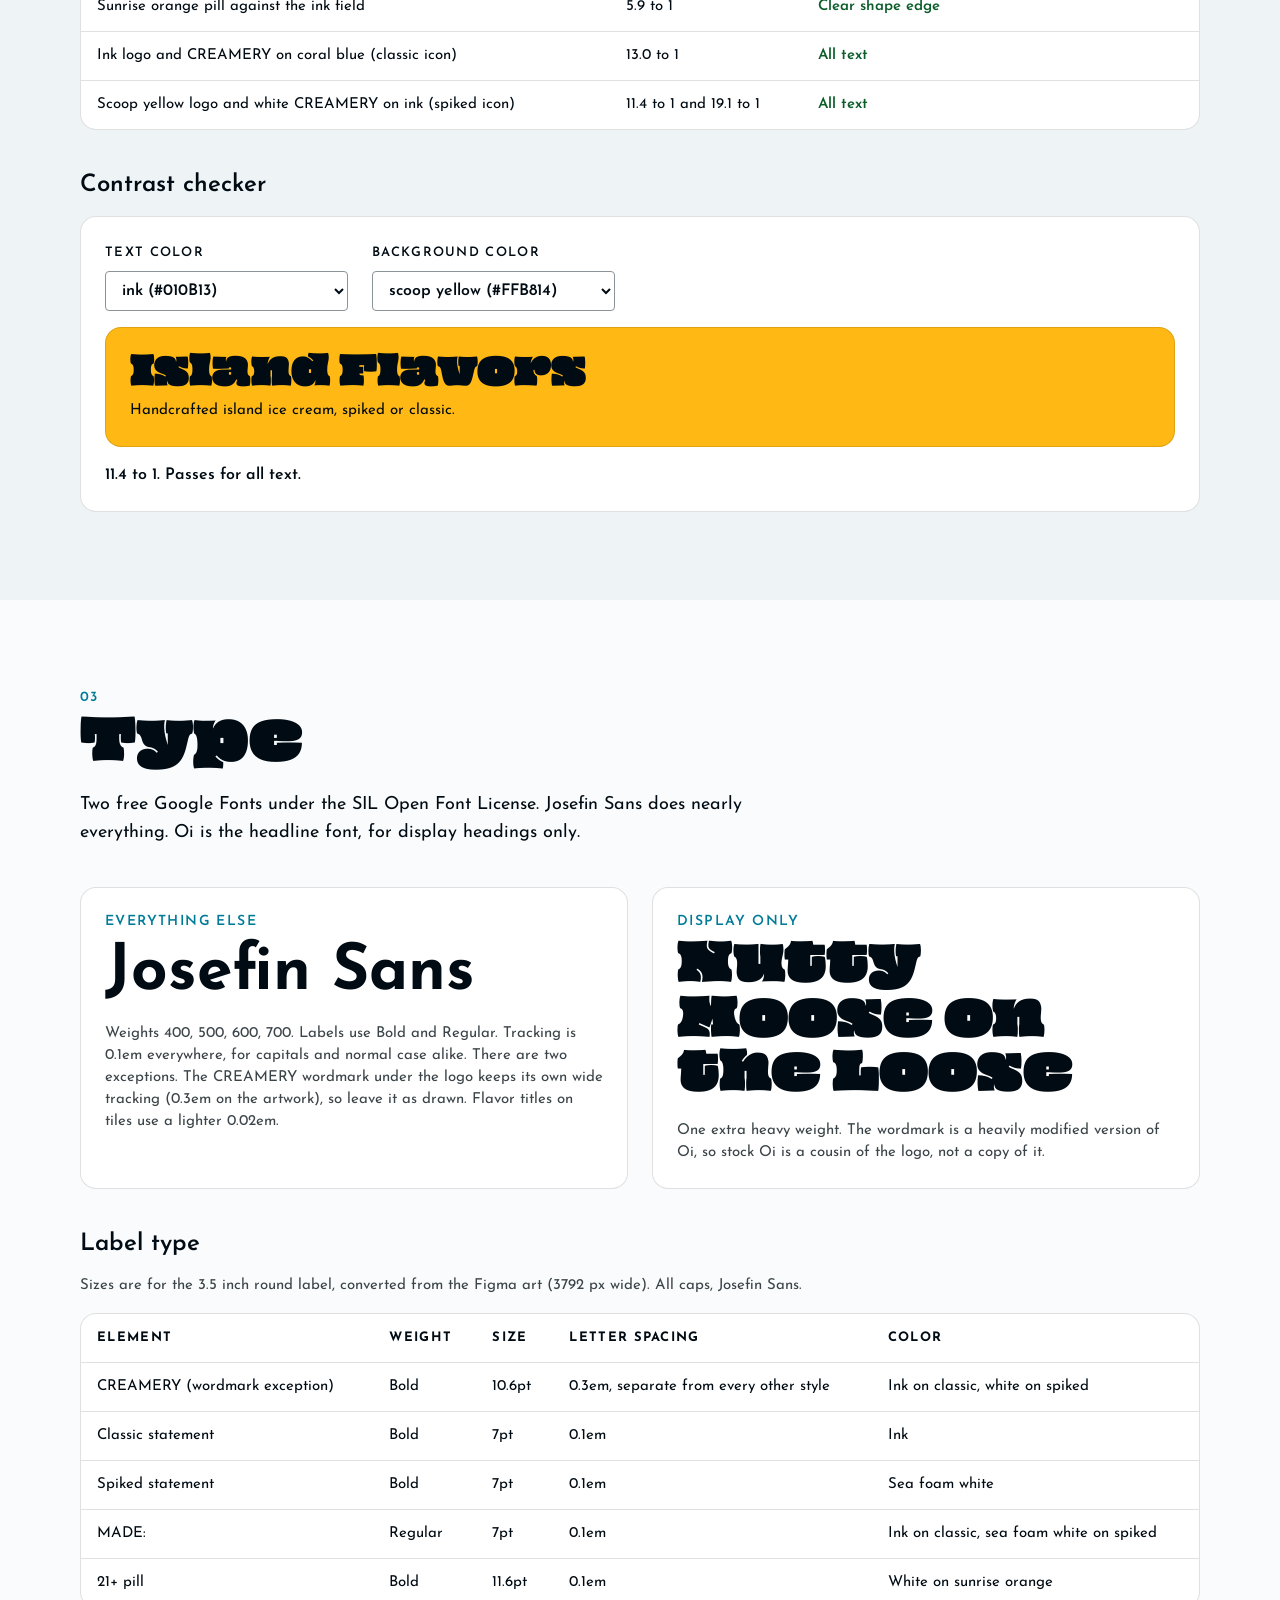
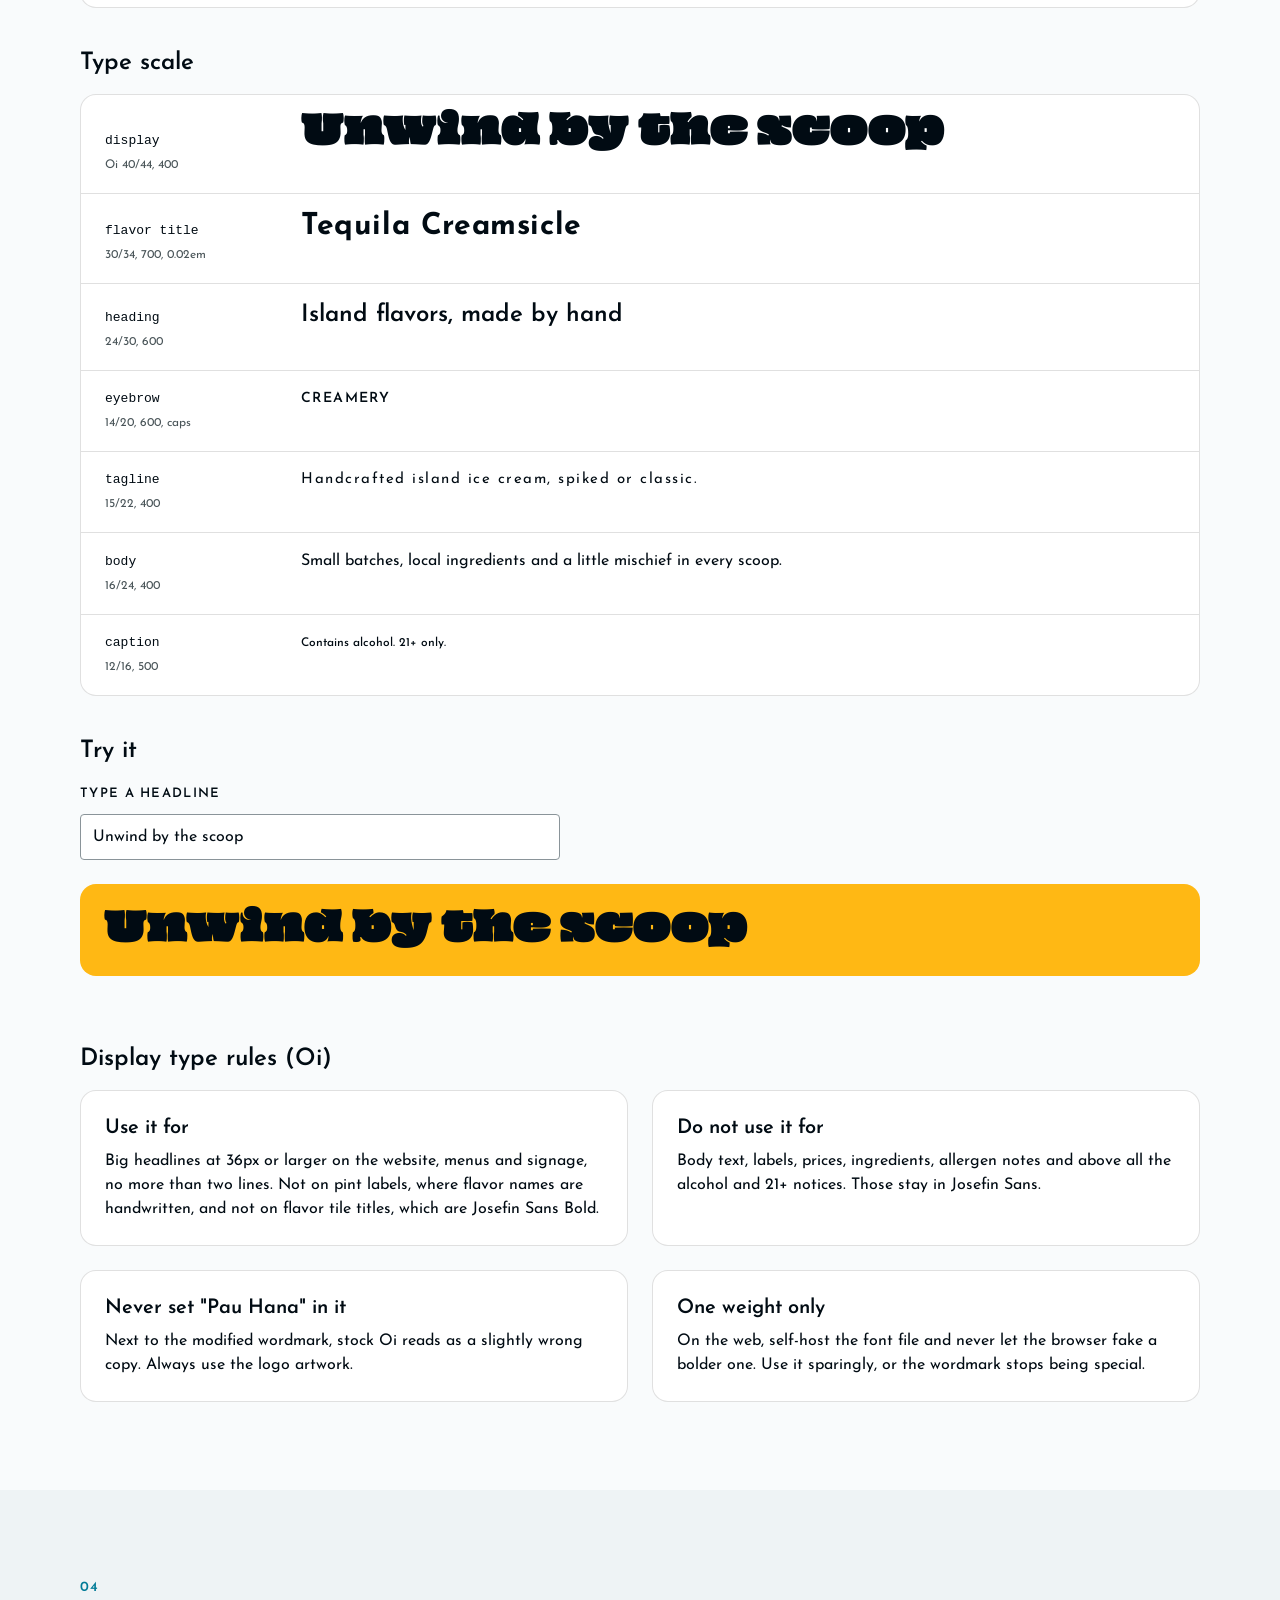
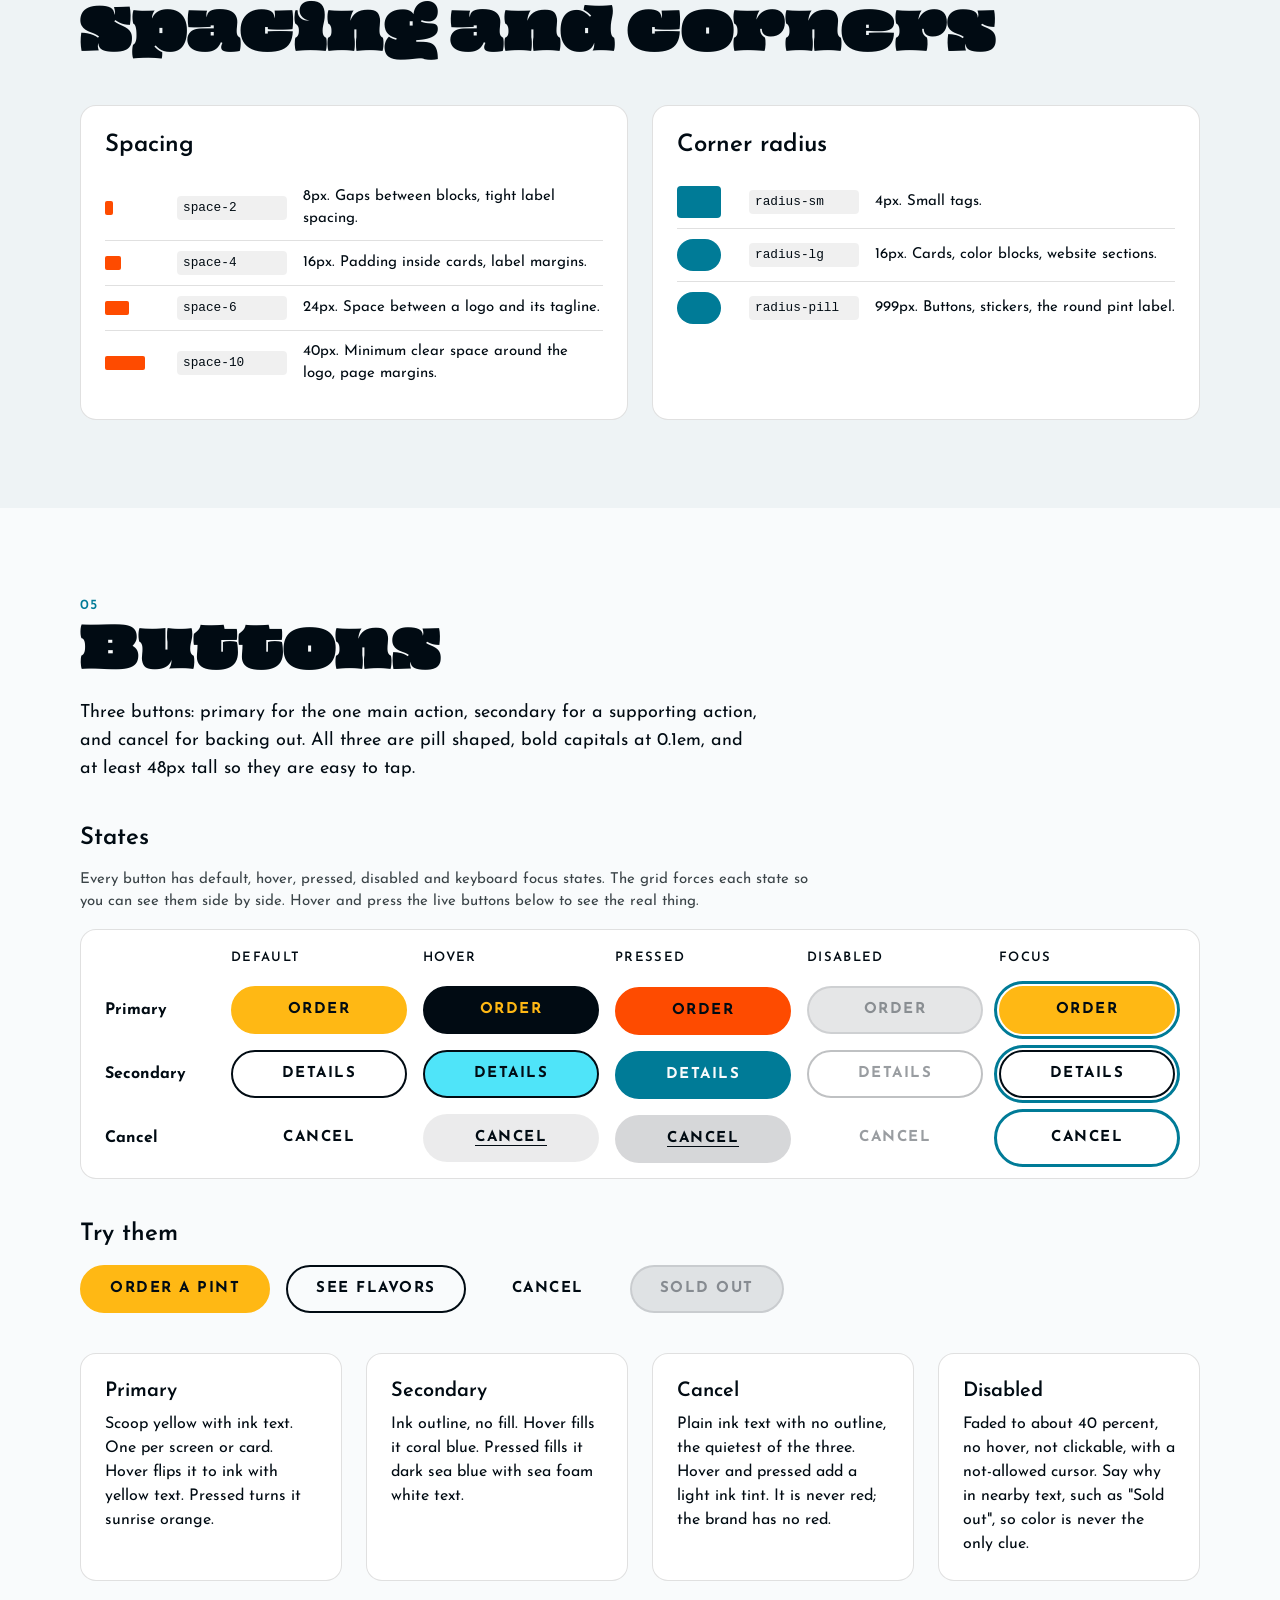
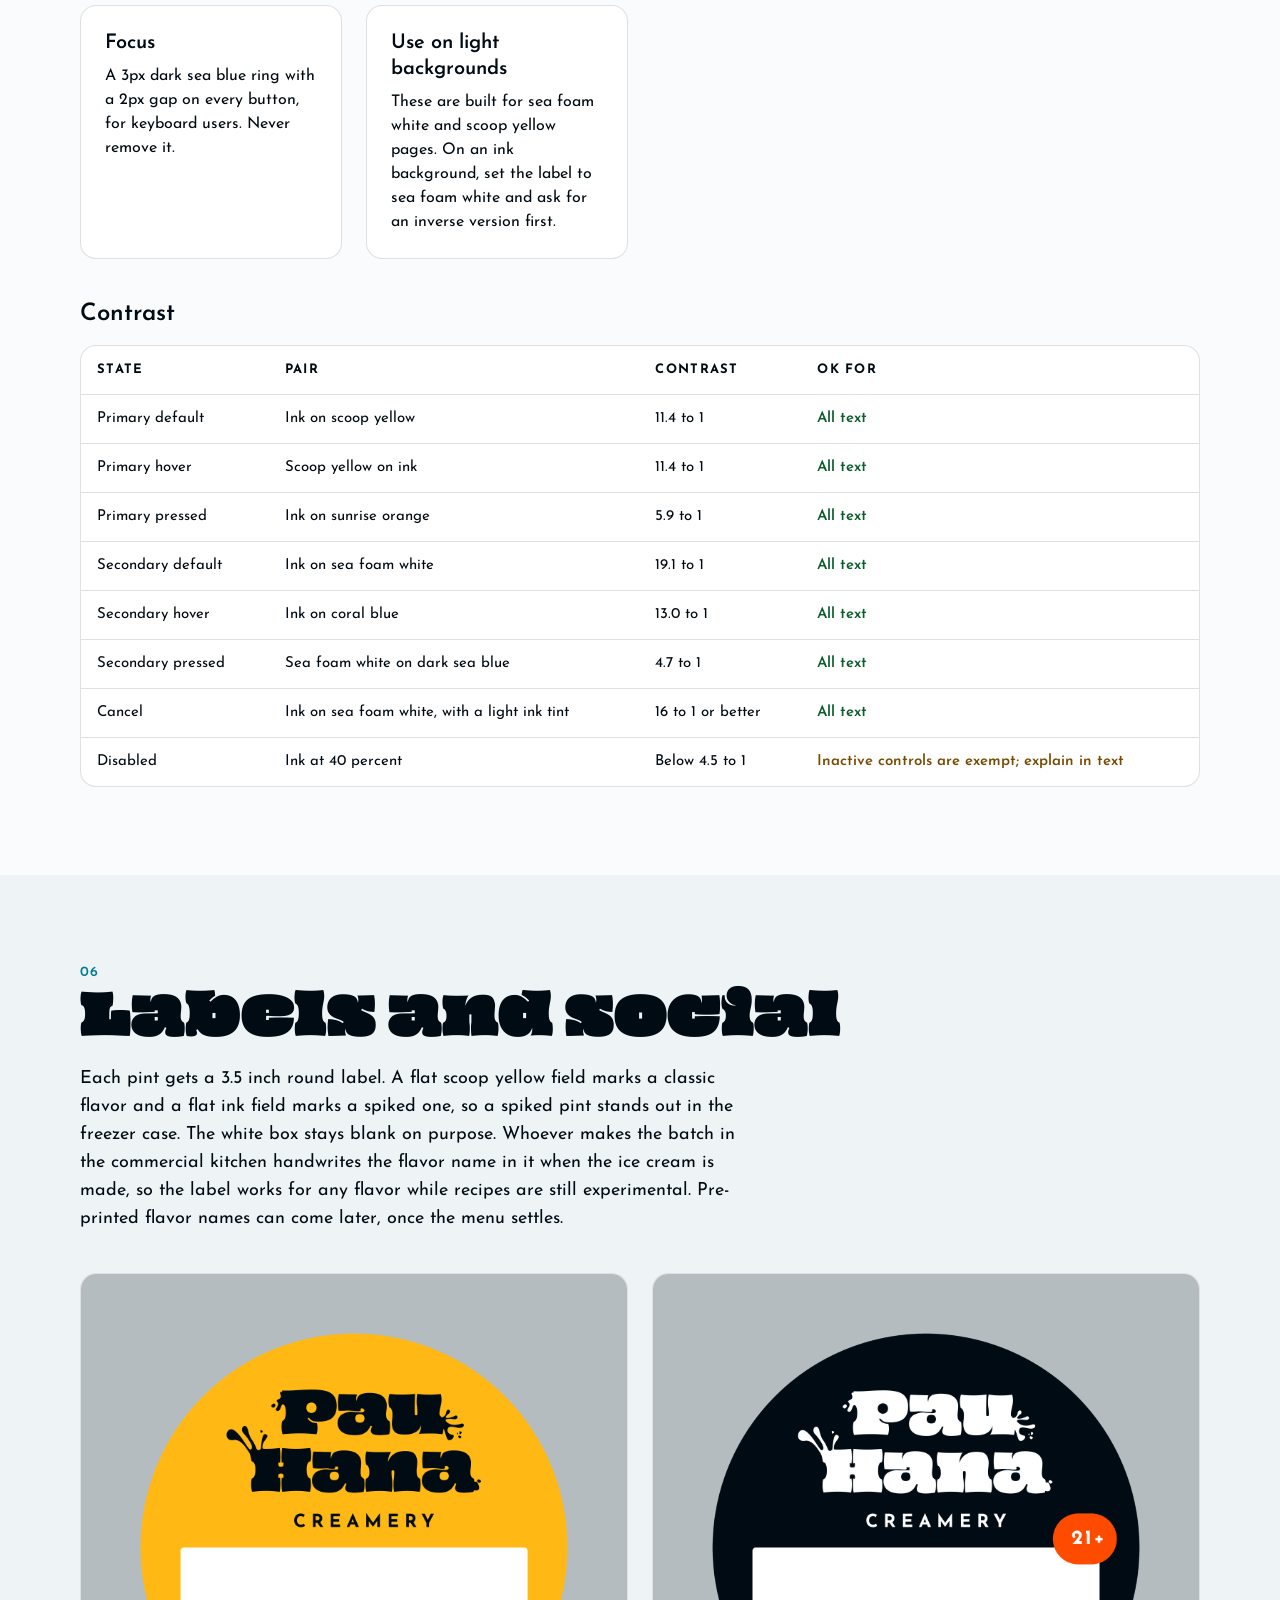
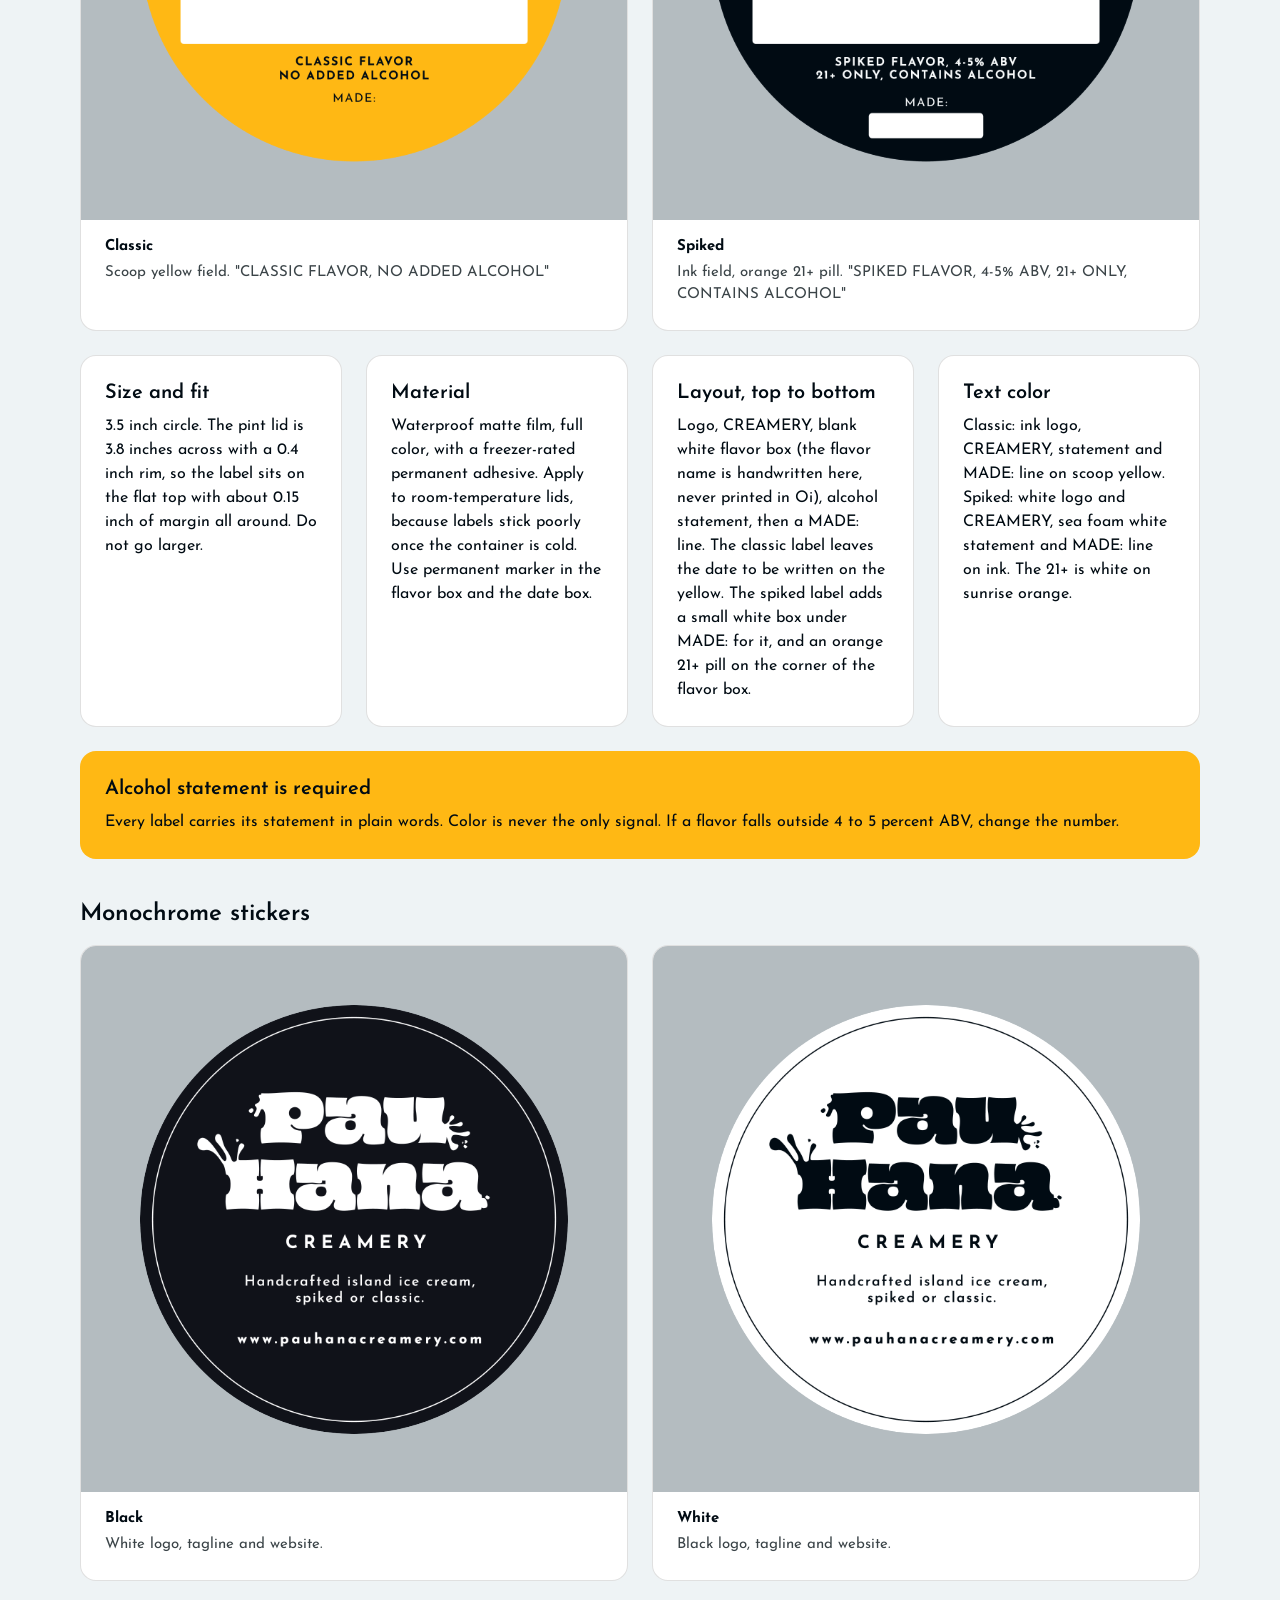
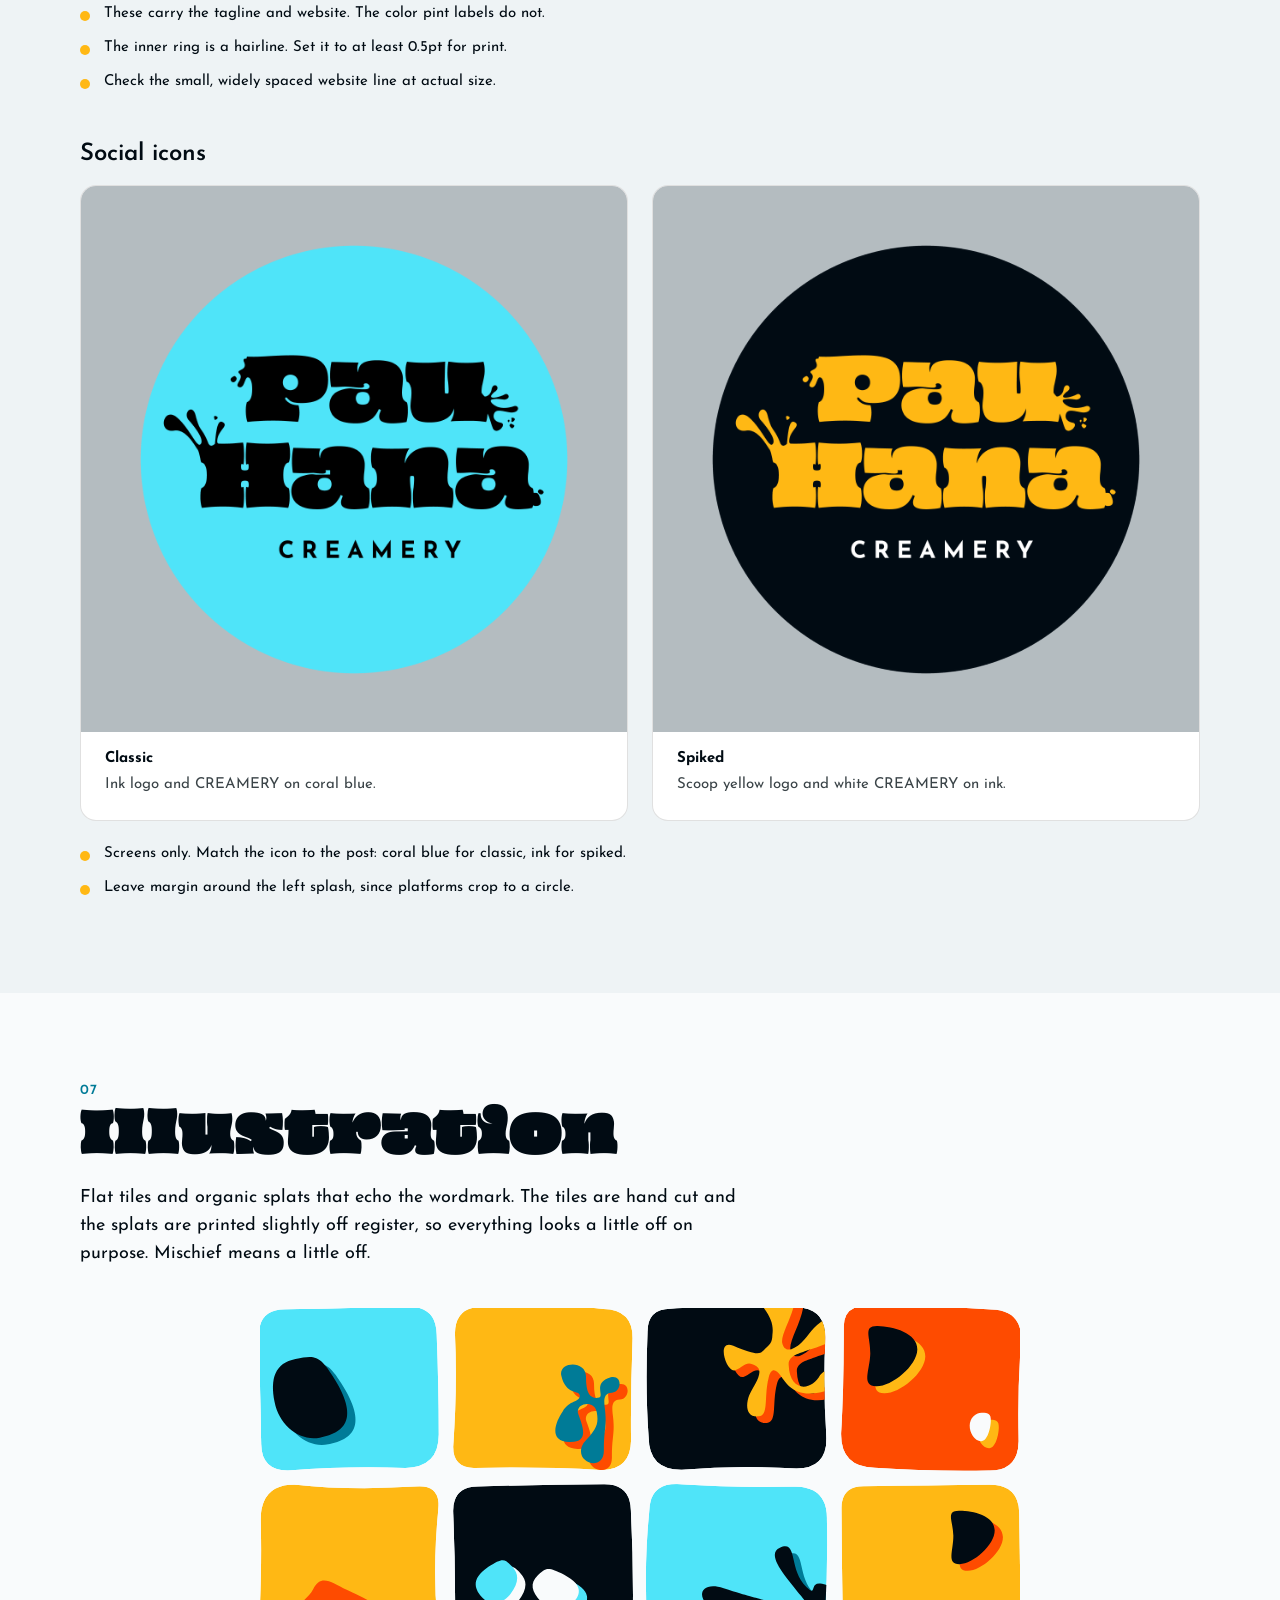
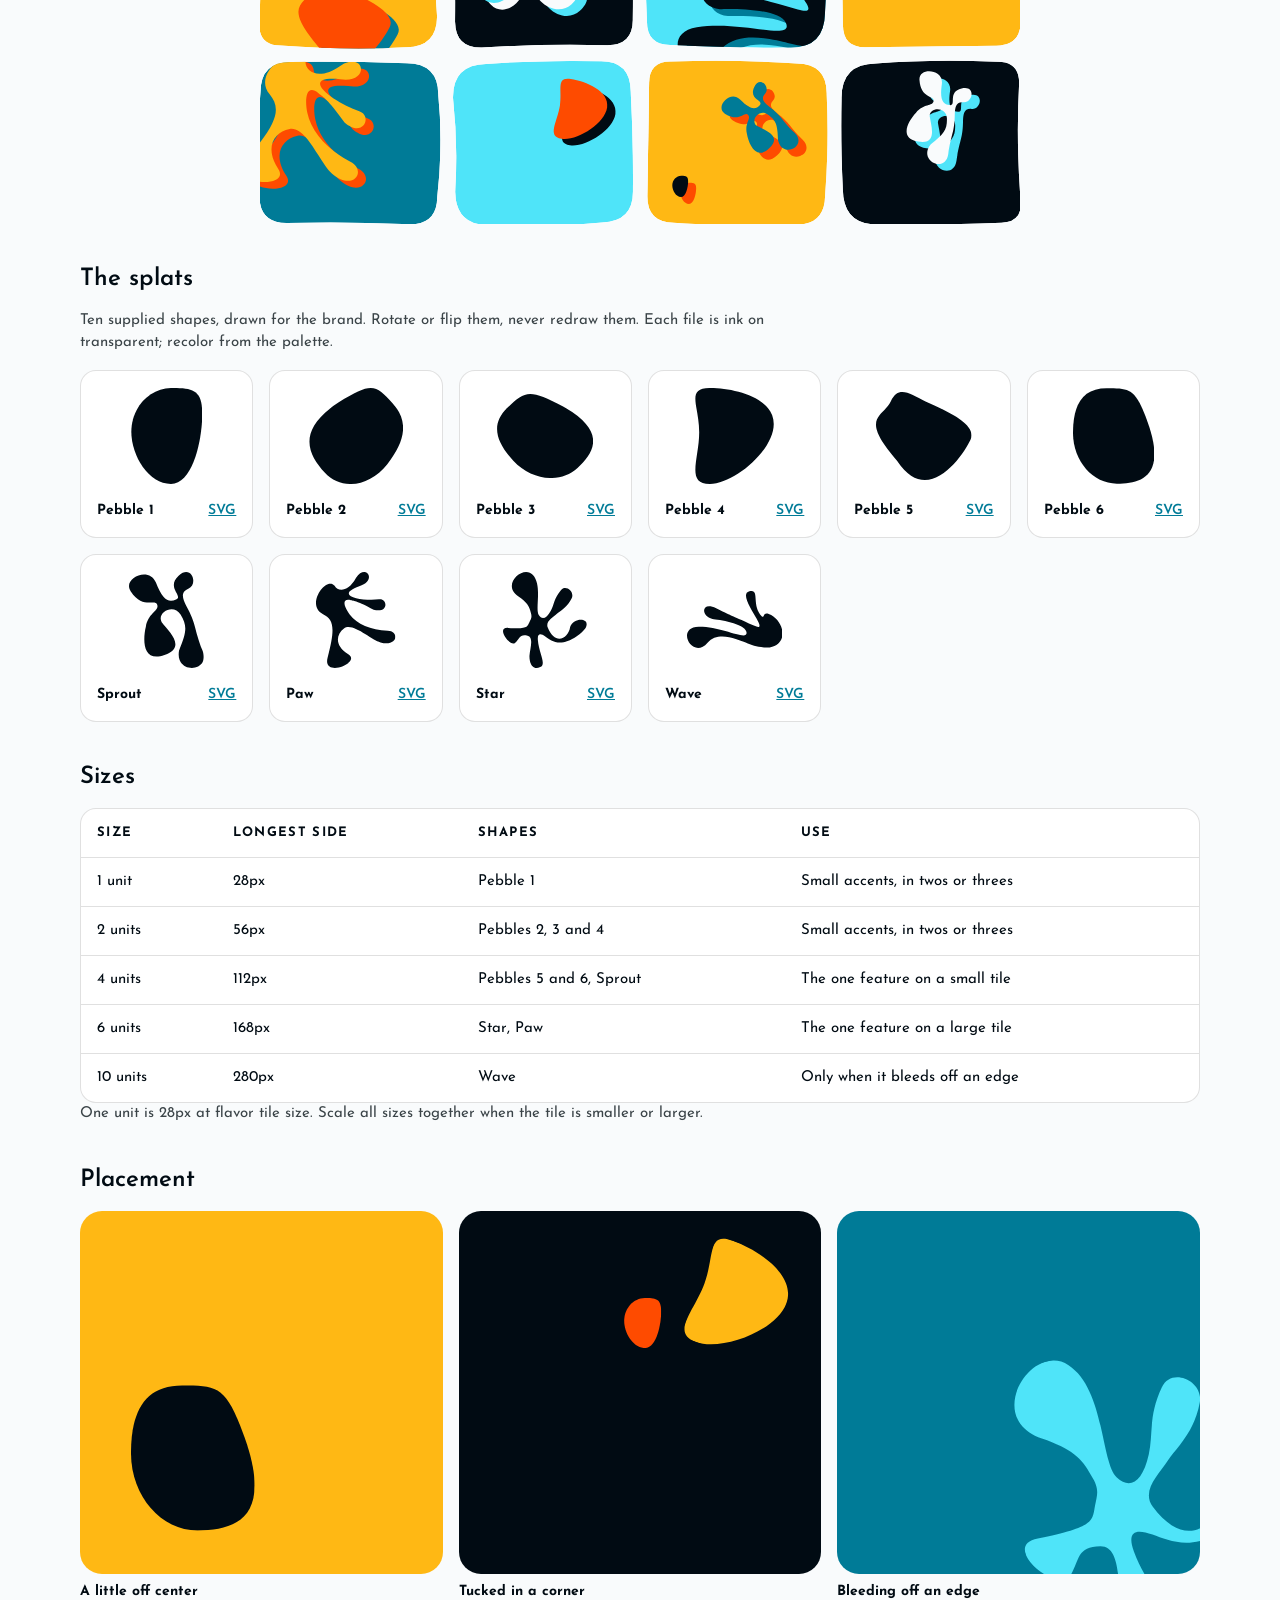
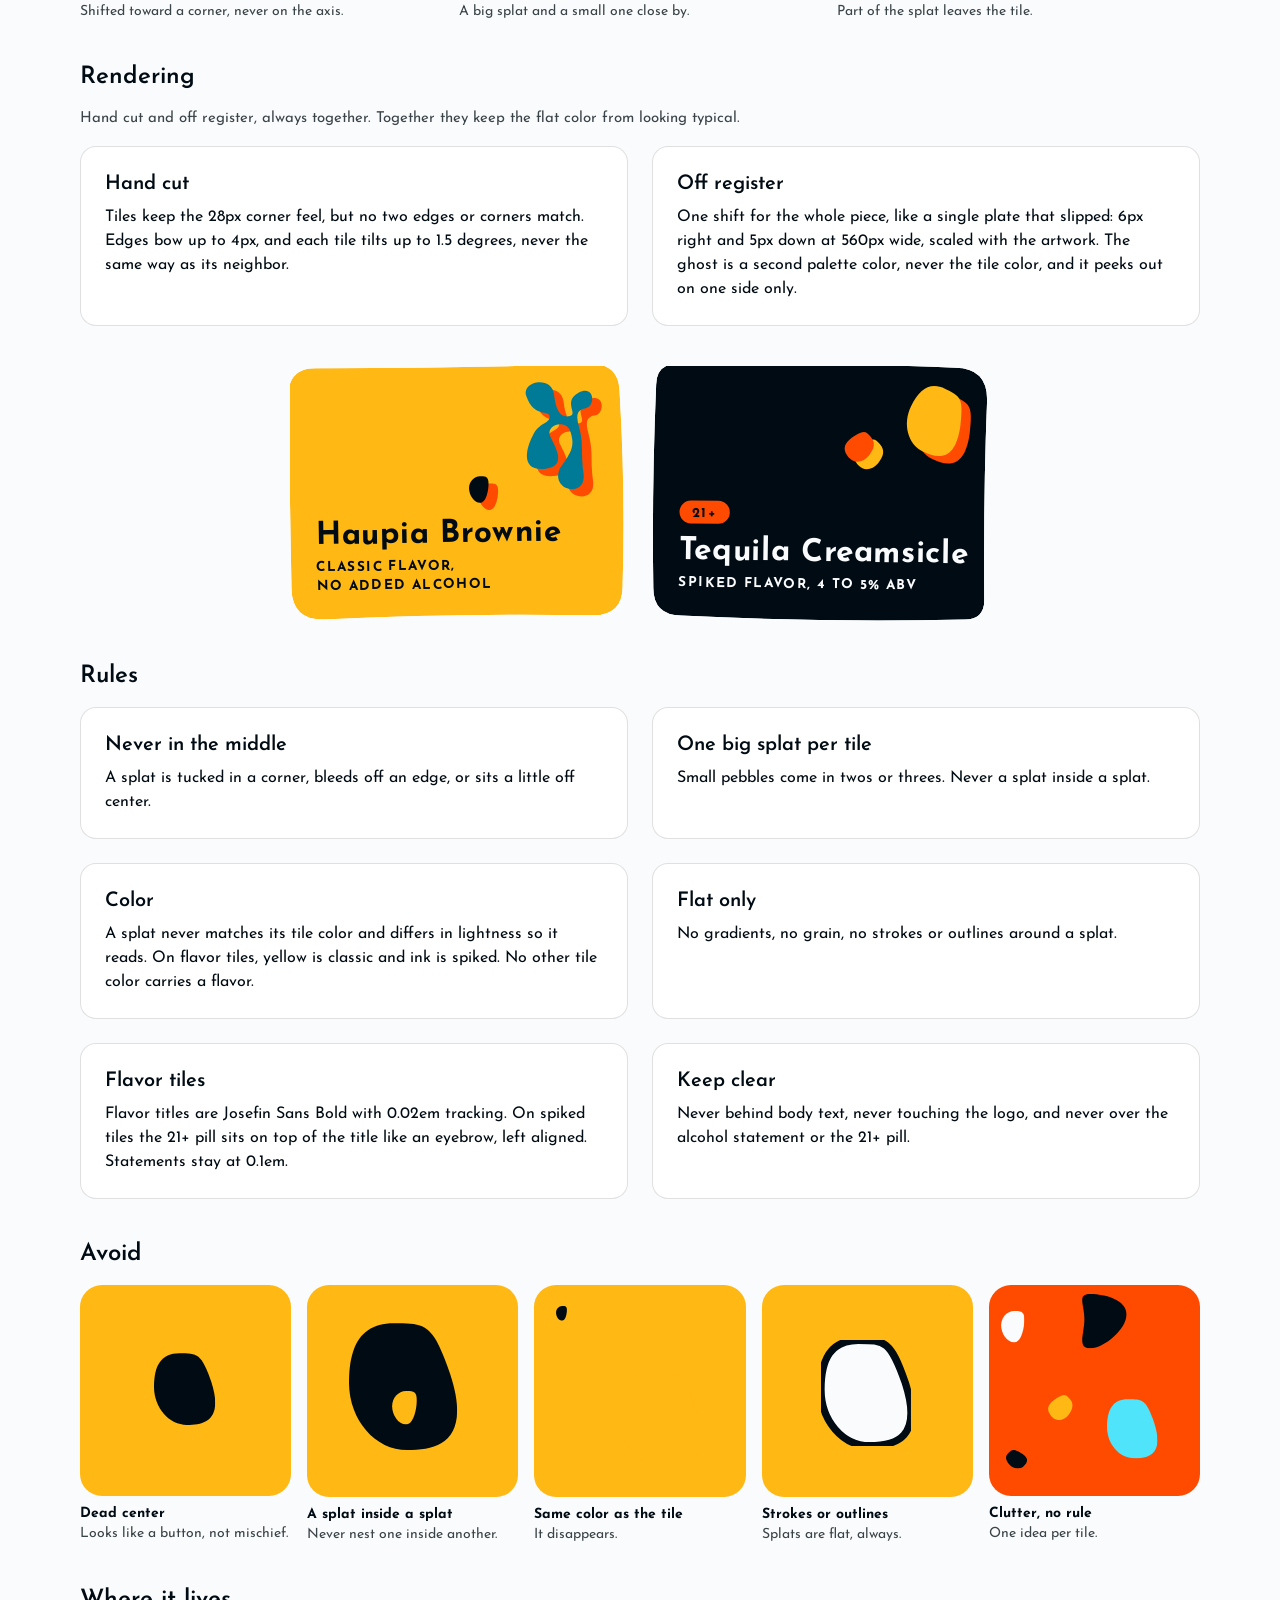
==== commit a031127c: "Add illustration system and splat assets to styleguide v1.5. Co-authored-by: Cursor <cursoragent@cur" ====
--- a/styleguide/index.html
+++ b/styleguide/index.html
@@ -12,6 +12,7 @@
   <link rel="stylesheet" href="styles.css">
 </head>
 <body>
+  <svg class="sp-defs" width="0" height="0" focusable="false" aria-hidden="true"><symbol id="sp-e4" viewBox="218.29 709.66 43.85 59.36"><path d="M243.158 709.657C229.425 709.657 218.292 721.797 218.292 736.773C218.292 751.749 229.061 769.018 242.794 769.018C256.527 769.018 262.141 740.944 262.141 725.968C262.141 710.992 256.891 709.657 243.158 709.657Z"/></symbol><symbol id="sp-e9" viewBox="1347.84 72.26 66.59 68.27"><path d="M1406.91 83.0444C1418.74 95.9029 1415.93 110.341 1403.18 126.468C1390.42 142.596 1370.49 145.246 1358.66 132.387C1346.83 119.529 1338.3 102.328 1368.67 82.4321C1392.56 67.4509 1395.08 70.1859 1406.91 83.0444Z"/></symbol><symbol id="sp-e7" viewBox="840.1 756.97 63.21 55.28"><path d="M847.239 765.706C836.009 776.119 838.673 787.81 850.782 800.869C862.891 813.928 881.81 816.074 893.04 805.662C904.269 795.25 912.369 781.321 883.542 765.211C860.856 753.079 858.468 755.294 847.239 765.706Z"/></symbol><symbol id="sp-e2" viewBox="309.85 655.42 88.54 108.47"><path d="M326.2 655.418C298.734 655.418 314.168 675.425 314.168 705.377C314.168 735.328 298.734 763.883 326.2 763.883C353.665 763.883 398.39 725.97 398.39 696.019C398.39 666.067 353.665 655.418 326.2 655.418Z"/></symbol><symbol id="sp-e3" viewBox="262.28 807.4 126.36 116.09"><path d="M327.767 819.789C307.078 809.926 292.263 797.828 281.923 819.518C271.582 841.208 239.207 839.648 290.321 898.334C330.723 959.792 376.888 891.991 387.228 870.301C397.569 848.611 348.455 829.652 327.767 819.789Z"/></symbol><symbol id="sp-e6" viewBox="748.53 795.31 123.25 144.52"><path d="M799.479 795.315C762.862 795.315 748.526 820.144 748.526 862.727C748.526 905.311 778.21 939.832 814.826 939.832C851.443 939.832 888.289 928.579 863.938 853.466C843.884 795.315 836.096 795.315 799.479 795.315Z"/></symbol><symbol id="sp-v4" viewBox="1423.37 21.67 141.46 181.44"><path d="M1490.5 178.618C1448.36 193.206 1449.44 149.036 1455.24 125.126C1460.11 97.9758 1480.78 95.9496 1476.73 83.3872C1472.68 70.8248 1449.84 93.4799 1426.48 57.8572C1410.27 33.1377 1462.14 9.63358 1474.29 41.6474C1486.45 73.6612 1497.79 80.5505 1512.38 73.6615C1526.97 66.7725 1492.93 51.3744 1517.25 28.6811C1541.56 5.98773 1555.34 44.8895 1535.49 53.3995C1519.6 60.2075 1525.66 73.0536 1531.33 84.8055C1551.6 121.682 1545.62 127.153 1562.23 169.703C1578.91 212.409 1509.55 215.899 1518.06 170.108C1532.65 134.447 1533.87 123.749 1520.9 102.028C1507.93 80.3074 1475.1 97.976 1485.23 116.617C1499.55 134.852 1532.64 164.029 1490.5 178.618Z"/></symbol><symbol id="sp-v2" viewBox="1257.07 370.55 398.23 480.77"><path d="M1292.42 581.515C1344.01 606.137 1356.12 647.182 1315.47 798.421C1286.78 905.165 1487.41 824.074 1418.98 783.124C1351.16 742.532 1355.96 684.509 1397.3 653.428C1440.95 620.608 1534.34 712.603 1580.57 723.285C1665.25 746.889 1678.81 666.914 1616.93 664.288C1529.87 660.594 1463.2 630.923 1425.94 582.815C1402.11 552.048 1378.97 498.286 1432.31 511.516C1449.29 515.729 1463.5 513.866 1545.97 559.178C1622.16 579.763 1617.8 501.028 1572.82 506.961C1493.36 517.442 1341.35 490.725 1473.76 441.448C1568.28 412.551 1505.12 325.033 1457.28 400.474C1419.11 470.489 1367.5 471.111 1350.41 439.099C1305.98 388.464 1203.07 539.496 1292.42 581.515Z"/></symbol><symbol id="sp-v3" viewBox="850.5 -0.0 467.67 535.91"><path d="M934.934 135.259C981.944 166.869 997.748 189.968 1005.04 224.413C1014.36 253.59 1006.85 261.259 997.748 280.336C985.186 306.676 988.011 318.833 879.822 311.944C806.918 307.302 889.549 418.927 917.105 396.234C944.661 373.54 942.219 344.363 987.606 355.71C1023.92 364.787 1000.98 427.842 998.152 467.555C996.926 511.321 1016.95 550.21 1058.13 530.773C1094.18 513.753 1051.72 455.187 1045.15 380.832C1041.65 341.183 1059.52 340.872 1086.48 359.759C1118.78 382.377 1168.14 424.904 1263.99 357.331C1394.42 265.376 1251.82 234.136 1225.08 307.078C1216.15 372.724 1139.73 410.796 1100.26 310.32C1086.89 276.28 1125.79 255.613 1149.7 234.541C1170.77 215.9 1210.49 196.854 1233.99 146.604C1251.45 109.284 1199.95 68.7986 1173.61 101.218C1135.52 146.199 1136.33 179.834 1118.1 214.685C1093.46 261.799 1067.44 268.584 1050.02 240.62C1028.4 205.893 1071.09 76.9054 1017.6 16.9302C964.111 -43.045 838.825 70.6341 934.934 135.259Z"/></symbol><symbol id="sp-v1" viewBox="68.7 200.37 781.47 465.94"><path d="M164.605 492.74C-31.4155 495.078 114.212 770.453 237.008 622.826C321.388 521.382 489.434 598.066 548.585 621.964C607.736 645.862 650.023 665.375 745.627 661.773C912.352 630.016 856.918 431.229 737.634 388.227C687.82 370.188 703.875 424.508 681.495 408.492C591.221 316.068 669.672 179.98 579.064 202.94C506.7 221.276 594.051 347.215 638.803 427.443C668.106 479.974 679.146 512.908 615.128 483.207C386.374 377.074 476.925 424.749 307.29 340.984C185.006 280.6 178.024 405.598 276.971 429.679C325.566 434.66 537.315 465.657 554.654 534.083C576.327 619.616 360.626 490.403 164.605 492.74Z"/></symbol></svg>
   <a class="skip" href="#main">Skip to content</a>
 
   <header class="topbar">
@@ -23,6 +24,7 @@
       <a href="#layout">Layout</a>
       <a href="#buttons">Buttons</a>
       <a href="#labels">Labels</a>
+      <a href="#illustration">Illustration</a>
       <a href="#voice">Voice</a>
     </nav>
   </header>
@@ -31,25 +33,12 @@
     <!-- Cover -->
     <section class="cover" id="top">
       <div class="cover__text">
-        <p class="eyebrow">Style guide, v1.4</p>
+        <p class="eyebrow">Style guide, v1.5</p>
         <h1 class="cover__name"><span class="sr-only">Pau Hana Creamery</span><img src="assets/pau-hana-logo-black.png" alt="" width="1600" height="875"></h1>
         <p class="cover__tag">Handcrafted island ice cream, spiked or classic.</p>
         <p class="cover__sub">Based on Oahu. "Pau hana" is the local phrase for the moment work is done and it is time to unwind. Backup line: <em>Unwind by the scoop.</em></p>
       </div>
-      <div class="cover__art" aria-hidden="true">
-        <span class="blk blk--yellow"></span>
-        <span class="blk blk--orange"></span>
-        <span class="blk blk--blue"></span>
-        <span class="blk blk--aqua"></span>
-        <span class="blk blk--ink"></span>
-        <span class="dot dot--foam d1"></span>
-        <span class="dot dot--aqua d2"></span>
-        <span class="dot dot--blue d3"></span>
-        <span class="dot dot--yellow d4"></span>
-        <span class="dot dot--ink d5"></span>
-        <span class="dot dot--foam d6"></span>
-        <span class="dot dot--yellow d7"></span>
-      </div>
+      <div class="cover__art" aria-hidden="true"><svg  xmlns="http://www.w3.org/2000/svg" viewBox="0 0 560 380" aria-hidden="true" focusable="false"><defs><clipPath id="hdc0"><path d="M 19.4 0 Q 65.5 0.1 110.3 0 Q 131.0 0 131.0 20.7 Q 131.7 59.3 131.0 93.6 Q 131.0 118.7 105.9 118.7 Q 65.5 116.1 19.6 118.7 Q 0 118.7 0 99.1 Q 0.1 59.3 0 19.4 Q 0 0 19.4 0 Z"/></clipPath><clipPath id="hdc1"><path d="M 19.7 0 Q 65.5 -3.9 109.1 0 Q 131.0 0 131.0 21.9 Q 130.0 59.3 131.0 96.7 Q 131.0 118.7 109.0 118.7 Q 65.5 116.9 15.7 118.7 Q 0 118.7 0 103.0 Q 2.5 59.3 0 19.7 Q 0 0 19.7 0 Z"/></clipPath><clipPath id="hdc2"><path d="M 17.1 0 Q 65.5 -2.5 108.8 0 Q 131.0 0 131.0 22.2 Q 128.8 59.3 131.0 96.5 Q 131.0 118.7 108.8 118.7 Q 65.5 115.8 24.2 118.7 Q 0 118.7 0 94.5 Q -2.2 59.3 0 17.1 Q 0 0 17.1 0 Z"/></clipPath><clipPath id="hdc3"><path d="M 15.3 0 Q 65.5 -1.8 108.6 0 Q 131.0 0 131.0 22.4 Q 129.0 59.3 131.0 96.8 Q 131.0 118.7 109.2 118.7 Q 65.5 120.5 25.3 118.7 Q 0 118.7 0 93.4 Q 1.3 59.3 0 15.3 Q 0 0 15.3 0 Z"/></clipPath><clipPath id="hdc4"><path d="M 25.6 0 Q 65.5 3.9 116.9 0 Q 131.0 0 131.0 14.1 Q 127.1 59.3 131.0 95.8 Q 131.0 118.7 108.2 118.7 Q 65.5 121.7 15.9 118.7 Q 0 118.7 0 102.8 Q 1.5 59.3 0 25.6 Q 0 0 25.6 0 Z"/></clipPath><clipPath id="hdc5"><path d="M 18.3 0 Q 65.5 -0.7 111.2 0 Q 131.0 0 131.0 19.8 Q 132.3 59.3 131.0 99.7 Q 131.0 118.7 112.0 118.7 Q 65.5 116.7 19.4 118.7 Q 0 118.7 0 99.3 Q 1.1 59.3 0 18.3 Q 0 0 18.3 0 Z"/></clipPath><clipPath id="hdc6"><path d="M 20.3 0 Q 65.5 2.1 107.3 0 Q 131.0 0 131.0 23.7 Q 132.6 59.3 131.0 93.1 Q 131.0 118.7 105.5 118.7 Q 65.5 120.0 17.5 118.7 Q 0 118.7 0 101.2 Q -3.1 59.3 0 20.3 Q 0 0 20.3 0 Z"/></clipPath><clipPath id="hdc7"><path d="M 16.2 0 Q 65.5 -0.1 109.1 0 Q 131.0 0 131.0 21.9 Q 131.0 59.3 131.0 100.7 Q 131.0 118.7 113.0 118.7 Q 65.5 118.5 16.4 118.7 Q 0 118.7 0 102.3 Q -0.3 59.3 0 16.2 Q 0 0 16.2 0 Z"/></clipPath><clipPath id="hdc8"><path d="M 22.1 0 Q 65.5 -0.9 107.6 0 Q 131.0 0 131.0 23.4 Q 135.0 59.3 131.0 98.4 Q 131.0 118.7 110.8 118.7 Q 65.5 117.0 20.1 118.7 Q 0 118.7 0 98.5 Q -2.8 59.3 0 22.1 Q 0 0 22.1 0 Z"/></clipPath><clipPath id="hdc9"><path d="M 24.9 0 Q 65.5 -1.9 108.8 0 Q 131.0 0 131.0 22.2 Q 132.1 59.3 131.0 95.5 Q 131.0 118.7 107.8 118.7 Q 65.5 121.9 24.9 118.7 Q 0 118.7 0 93.8 Q 3.0 59.3 0 24.9 Q 0 0 24.9 0 Z"/></clipPath><clipPath id="hdc10"><path d="M 16.0 0 Q 65.5 -2.3 108.7 0 Q 131.0 0 131.0 22.3 Q 133.3 59.3 131.0 97.0 Q 131.0 118.7 109.4 118.7 Q 65.5 121.1 19.7 118.7 Q 0 118.7 0 98.9 Q 0.1 59.3 0 16.0 Q 0 0 16.0 0 Z"/></clipPath><clipPath id="hdc11"><path d="M 25.5 0 Q 65.5 -2.5 115.3 0 Q 131.0 0 131.0 15.7 Q 128.0 59.3 131.0 104.4 Q 131.0 118.7 116.7 118.7 Q 65.5 119.9 26.0 118.7 Q 0 118.7 0 92.7 Q -1.2 59.3 0 25.5 Q 0 0 25.5 0 Z"/></clipPath></defs><g transform="rotate(-1.2 65.5 59.3) translate(0.0,0.0)"><g clip-path="url(#hdc0)"><path d="M 19.4 0 Q 65.5 0.1 110.3 0 Q 131.0 0 131.0 20.7 Q 131.7 59.3 131.0 93.6 Q 131.0 118.7 105.9 118.7 Q 65.5 116.1 19.6 118.7 Q 0 118.7 0 99.1 Q 0.1 59.3 0 19.4 Q 0 0 19.4 0 Z" fill="#4FE4F9"/><path d="M799.479 795.315C762.862 795.315 748.526 820.144 748.526 862.727C748.526 905.311 778.21 939.832 814.826 939.832C851.443 939.832 888.289 928.579 863.938 853.466C843.884 795.315 836.096 795.315 799.479 795.315Z" fill="#007B97" transform="translate(16.5,40.6) rotate(-10 25.7 30.1) scale(0.4170) translate(-748.53,-795.31)"/><path d="M799.479 795.315C762.862 795.315 748.526 820.144 748.526 862.727C748.526 905.311 778.21 939.832 814.826 939.832C851.443 939.832 888.289 928.579 863.938 853.466C843.884 795.315 836.096 795.315 799.479 795.315Z" fill="#010B13" transform="translate(10.5,35.6) rotate(-10 25.7 30.1) scale(0.4170) translate(-748.53,-795.31)"/></g></g><g transform="rotate(0.9 208.5 59.3) translate(143.0,0.0)"><g clip-path="url(#hdc1)"><path d="M 19.7 0 Q 65.5 -3.9 109.1 0 Q 131.0 0 131.0 21.9 Q 130.0 59.3 131.0 96.7 Q 131.0 118.7 109.0 118.7 Q 65.5 116.9 15.7 118.7 Q 0 118.7 0 103.0 Q 2.5 59.3 0 19.7 Q 0 0 19.7 0 Z" fill="#FFB814"/><path d="M1490.5 178.618C1448.36 193.206 1449.44 149.036 1455.24 125.126C1460.11 97.9758 1480.78 95.9496 1476.73 83.3872C1472.68 70.8248 1449.84 93.4799 1426.48 57.8572C1410.27 33.1377 1462.14 9.63358 1474.29 41.6474C1486.45 73.6612 1497.79 80.5505 1512.38 73.6615C1526.97 66.7725 1492.93 51.3744 1517.25 28.6811C1541.56 5.98773 1555.34 44.8895 1535.49 53.3995C1519.6 60.2075 1525.66 73.0536 1531.33 84.8055C1551.6 121.682 1545.62 127.153 1562.23 169.703C1578.91 212.409 1509.55 215.899 1518.06 170.108C1532.65 134.447 1533.87 123.749 1520.9 102.028C1507.93 80.3074 1475.1 97.976 1485.23 116.617C1499.55 134.852 1532.64 164.029 1490.5 178.618Z" fill="#FE4B00" transform="translate(75.5,48.7) rotate(20 25.5 32.8) scale(0.3610) translate(-1423.37,-21.67)"/><path d="M1490.5 178.618C1448.36 193.206 1449.44 149.036 1455.24 125.126C1460.11 97.9758 1480.78 95.9496 1476.73 83.3872C1472.68 70.8248 1449.84 93.4799 1426.48 57.8572C1410.27 33.1377 1462.14 9.63358 1474.29 41.6474C1486.45 73.6612 1497.79 80.5505 1512.38 73.6615C1526.97 66.7725 1492.93 51.3744 1517.25 28.6811C1541.56 5.98773 1555.34 44.8895 1535.49 53.3995C1519.6 60.2075 1525.66 73.0536 1531.33 84.8055C1551.6 121.682 1545.62 127.153 1562.23 169.703C1578.91 212.409 1509.55 215.899 1518.06 170.108C1532.65 134.447 1533.87 123.749 1520.9 102.028C1507.93 80.3074 1475.1 97.976 1485.23 116.617C1499.55 134.852 1532.64 164.029 1490.5 178.618Z" fill="#007B97" transform="translate(69.5,43.7) rotate(20 25.5 32.8) scale(0.3610) translate(-1423.37,-21.67)"/></g></g><g transform="rotate(-0.6 351.5 59.3) translate(286.0,0.0)"><g clip-path="url(#hdc2)"><path d="M 17.1 0 Q 65.5 -2.5 108.8 0 Q 131.0 0 131.0 22.2 Q 128.8 59.3 131.0 96.5 Q 131.0 118.7 108.8 118.7 Q 65.5 115.8 24.2 118.7 Q 0 118.7 0 94.5 Q -2.2 59.3 0 17.1 Q 0 0 17.1 0 Z" fill="#010B13"/><path d="M934.934 135.259C981.944 166.869 997.748 189.968 1005.04 224.413C1014.36 253.59 1006.85 261.259 997.748 280.336C985.186 306.676 988.011 318.833 879.822 311.944C806.918 307.302 889.549 418.927 917.105 396.234C944.661 373.54 942.219 344.363 987.606 355.71C1023.92 364.787 1000.98 427.842 998.152 467.555C996.926 511.321 1016.95 550.21 1058.13 530.773C1094.18 513.753 1051.72 455.187 1045.15 380.832C1041.65 341.183 1059.52 340.872 1086.48 359.759C1118.78 382.377 1168.14 424.904 1263.99 357.331C1394.42 265.376 1251.82 234.136 1225.08 307.078C1216.15 372.724 1139.73 410.796 1100.26 310.32C1086.89 276.28 1125.79 255.613 1149.7 234.541C1170.77 215.9 1210.49 196.854 1233.99 146.604C1251.45 109.284 1199.95 68.7986 1173.61 101.218C1135.52 146.199 1136.33 179.834 1118.1 214.685C1093.46 261.799 1067.44 268.584 1050.02 240.62C1028.4 205.893 1071.09 76.9054 1017.6 16.9302C964.111 -43.045 838.825 70.6341 934.934 135.259Z" fill="#FE4B00" transform="translate(63.9,-14.0) rotate(20 45.7 52.4) scale(0.1956) translate(-850.5,0.0)"/><path d="M934.934 135.259C981.944 166.869 997.748 189.968 1005.04 224.413C1014.36 253.59 1006.85 261.259 997.748 280.336C985.186 306.676 988.011 318.833 879.822 311.944C806.918 307.302 889.549 418.927 917.105 396.234C944.661 373.54 942.219 344.363 987.606 355.71C1023.92 364.787 1000.98 427.842 998.152 467.555C996.926 511.321 1016.95 550.21 1058.13 530.773C1094.18 513.753 1051.72 455.187 1045.15 380.832C1041.65 341.183 1059.52 340.872 1086.48 359.759C1118.78 382.377 1168.14 424.904 1263.99 357.331C1394.42 265.376 1251.82 234.136 1225.08 307.078C1216.15 372.724 1139.73 410.796 1100.26 310.32C1086.89 276.28 1125.79 255.613 1149.7 234.541C1170.77 215.9 1210.49 196.854 1233.99 146.604C1251.45 109.284 1199.95 68.7986 1173.61 101.218C1135.52 146.199 1136.33 179.834 1118.1 214.685C1093.46 261.799 1067.44 268.584 1050.02 240.62C1028.4 205.893 1071.09 76.9054 1017.6 16.9302C964.111 -43.045 838.825 70.6341 934.934 135.259Z" fill="#FFB814" transform="translate(57.9,-19.0) rotate(20 45.7 52.4) scale(0.1956) translate(-850.5,0.0)"/></g></g><g transform="rotate(1.4 494.5 59.3) translate(429.0,0.0)"><g clip-path="url(#hdc3)"><path d="M 15.3 0 Q 65.5 -1.8 108.6 0 Q 131.0 0 131.0 22.4 Q 129.0 59.3 131.0 96.8 Q 131.0 118.7 109.2 118.7 Q 65.5 120.5 25.3 118.7 Q 0 118.7 0 93.4 Q 1.3 59.3 0 15.3 Q 0 0 15.3 0 Z" fill="#FE4B00"/><path d="M326.2 655.418C298.734 655.418 314.168 675.425 314.168 705.377C314.168 735.328 298.734 763.883 326.2 763.883C353.665 763.883 398.39 725.97 398.39 696.019C398.39 666.067 353.665 655.418 326.2 655.418Z" fill="#FFB814" transform="translate(24.3,19.2) rotate(0 18.2 22.3) scale(0.4106) translate(-309.85,-655.42)"/><path d="M243.158 709.657C229.425 709.657 218.292 721.797 218.292 736.773C218.292 751.749 229.061 769.018 242.794 769.018C256.527 769.018 262.141 740.944 262.141 725.968C262.141 710.992 256.891 709.657 243.158 709.657Z" fill="#FFB814" transform="translate(100.6,81.3) rotate(0 7.7 10.5) scale(0.3531) translate(-218.29,-709.66)"/><path d="M326.2 655.418C298.734 655.418 314.168 675.425 314.168 705.377C314.168 735.328 298.734 763.883 326.2 763.883C353.665 763.883 398.39 725.97 398.39 696.019C398.39 666.067 353.665 655.418 326.2 655.418Z" fill="#010B13" transform="translate(18.3,14.2) rotate(0 18.2 22.3) scale(0.4106) translate(-309.85,-655.42)"/><path d="M243.158 709.657C229.425 709.657 218.292 721.797 218.292 736.773C218.292 751.749 229.061 769.018 242.794 769.018C256.527 769.018 262.141 740.944 262.141 725.968C262.141 710.992 256.891 709.657 243.158 709.657Z" fill="#F9FBFC" transform="translate(94.6,76.3) rotate(0 7.7 10.5) scale(0.3531) translate(-218.29,-709.66)"/></g></g><g transform="rotate(0.8 65.5 190.0) translate(0.0,130.7)"><g clip-path="url(#hdc4)"><path d="M 25.6 0 Q 65.5 3.9 116.9 0 Q 131.0 0 131.0 14.1 Q 127.1 59.3 131.0 95.8 Q 131.0 118.7 108.2 118.7 Q 65.5 121.7 15.9 118.7 Q 0 118.7 0 102.8 Q 1.5 59.3 0 25.6 Q 0 0 25.6 0 Z" fill="#FFB814"/><path d="M327.767 819.789C307.078 809.926 292.263 797.828 281.923 819.518C271.582 841.208 239.207 839.648 290.321 898.334C330.723 959.792 376.888 891.991 387.228 870.301C397.569 848.611 348.455 829.652 327.767 819.789Z" fill="#007B97" transform="translate(34.8,75.3) rotate(0 34.1 31.3) scale(0.5391) translate(-262.28,-807.4)"/><path d="M327.767 819.789C307.078 809.926 292.263 797.828 281.923 819.518C271.582 841.208 239.207 839.648 290.321 898.334C330.723 959.792 376.888 891.991 387.228 870.301C397.569 848.611 348.455 829.652 327.767 819.789Z" fill="#FE4B00" transform="translate(28.8,70.3) rotate(0 34.1 31.3) scale(0.5391) translate(-262.28,-807.4)"/></g></g><g transform="rotate(-1.0 208.5 190.0) translate(143.0,130.7)"><g clip-path="url(#hdc5)"><path d="M 18.3 0 Q 65.5 -0.7 111.2 0 Q 131.0 0 131.0 19.8 Q 132.3 59.3 131.0 99.7 Q 131.0 118.7 112.0 118.7 Q 65.5 116.7 19.4 118.7 Q 0 118.7 0 99.3 Q 1.1 59.3 0 18.3 Q 0 0 18.3 0 Z" fill="#010B13"/><path d="M1406.91 83.0444C1418.74 95.9029 1415.93 110.341 1403.18 126.468C1390.42 142.596 1370.49 145.246 1358.66 132.387C1346.83 119.529 1338.3 102.328 1368.67 82.4321C1392.56 67.4509 1395.08 70.1859 1406.91 83.0444Z" fill="#F9FBFC" transform="translate(21.7,59.6) rotate(0 15.3 15.7) scale(0.4605) translate(-1347.84,-72.26)"/><path d="M847.239 765.706C836.009 776.119 838.673 787.81 850.782 800.869C862.891 813.928 881.81 816.074 893.04 805.662C904.269 795.25 912.369 781.321 883.542 765.211C860.856 753.079 858.468 755.294 847.239 765.706Z" fill="#4FE4F9" transform="translate(63.6,66.7) rotate(0 17.0 14.9) scale(0.5388) translate(-840.1,-756.97)"/><path d="M1406.91 83.0444C1418.74 95.9029 1415.93 110.341 1403.18 126.468C1390.42 142.596 1370.49 145.246 1358.66 132.387C1346.83 119.529 1338.3 102.328 1368.67 82.4321C1392.56 67.4509 1395.08 70.1859 1406.91 83.0444Z" fill="#4FE4F9" transform="translate(15.7,54.6) rotate(0 15.3 15.7) scale(0.4605) translate(-1347.84,-72.26)"/><path d="M847.239 765.706C836.009 776.119 838.673 787.81 850.782 800.869C862.891 813.928 881.81 816.074 893.04 805.662C904.269 795.25 912.369 781.321 883.542 765.211C860.856 753.079 858.468 755.294 847.239 765.706Z" fill="#F9FBFC" transform="translate(57.6,61.7) rotate(0 17.0 14.9) scale(0.5388) translate(-840.1,-756.97)"/></g></g><g transform="rotate(1.2 351.5 190.0) translate(286.0,130.7)"><g clip-path="url(#hdc6)"><path d="M 20.3 0 Q 65.5 2.1 107.3 0 Q 131.0 0 131.0 23.7 Q 132.6 59.3 131.0 93.1 Q 131.0 118.7 105.5 118.7 Q 65.5 120.0 17.5 118.7 Q 0 118.7 0 101.2 Q -3.1 59.3 0 20.3 Q 0 0 20.3 0 Z" fill="#4FE4F9"/><path d="M164.605 492.74C-31.4155 495.078 114.212 770.453 237.008 622.826C321.388 521.382 489.434 598.066 548.585 621.964C607.736 645.862 650.023 665.375 745.627 661.773C912.352 630.016 856.918 431.229 737.634 388.227C687.82 370.188 703.875 424.508 681.495 408.492C591.221 316.068 669.672 179.98 579.064 202.94C506.7 221.276 594.051 347.215 638.803 427.443C668.106 479.974 679.146 512.908 615.128 483.207C386.374 377.074 476.925 424.749 307.29 340.984C185.006 280.6 178.024 405.598 276.971 429.679C325.566 434.66 537.315 465.657 554.654 534.083C576.327 619.616 360.626 490.403 164.605 492.74Z" fill="#007B97" transform="translate(24.3,52.7) rotate(-10 65.5 39.1) scale(0.1676) translate(-68.7,-200.37)"/><path d="M164.605 492.74C-31.4155 495.078 114.212 770.453 237.008 622.826C321.388 521.382 489.434 598.066 548.585 621.964C607.736 645.862 650.023 665.375 745.627 661.773C912.352 630.016 856.918 431.229 737.634 388.227C687.82 370.188 703.875 424.508 681.495 408.492C591.221 316.068 669.672 179.98 579.064 202.94C506.7 221.276 594.051 347.215 638.803 427.443C668.106 479.974 679.146 512.908 615.128 483.207C386.374 377.074 476.925 424.749 307.29 340.984C185.006 280.6 178.024 405.598 276.971 429.679C325.566 434.66 537.315 465.657 554.654 534.083C576.327 619.616 360.626 490.403 164.605 492.74Z" fill="#010B13" transform="translate(18.3,47.7) rotate(-10 65.5 39.1) scale(0.1676) translate(-68.7,-200.37)"/></g></g><g transform="rotate(-0.7 494.5 190.0) translate(429.0,130.7)"><g clip-path="url(#hdc7)"><path d="M 16.2 0 Q 65.5 -0.1 109.1 0 Q 131.0 0 131.0 21.9 Q 131.0 59.3 131.0 100.7 Q 131.0 118.7 113.0 118.7 Q 65.5 118.5 16.4 118.7 Q 0 118.7 0 102.3 Q -0.3 59.3 0 16.2 Q 0 0 16.2 0 Z" fill="#FFB814"/><path d="M326.2 655.418C298.734 655.418 314.168 675.425 314.168 705.377C314.168 735.328 298.734 763.883 326.2 763.883C353.665 763.883 398.39 725.97 398.39 696.019C398.39 666.067 353.665 655.418 326.2 655.418Z" fill="#FE4B00" transform="translate(86.6,24.0) rotate(0 16.0 19.6) scale(0.3623) translate(-309.85,-655.42)"/><path d="M326.2 655.418C298.734 655.418 314.168 675.425 314.168 705.377C314.168 735.328 298.734 763.883 326.2 763.883C353.665 763.883 398.39 725.97 398.39 696.019C398.39 666.067 353.665 655.418 326.2 655.418Z" fill="#010B13" transform="translate(80.6,19.0) rotate(0 16.0 19.6) scale(0.3623) translate(-309.85,-655.42)"/></g></g><g transform="rotate(0.6 65.5 320.7) translate(0.0,261.3)"><g clip-path="url(#hdc8)"><path d="M 22.1 0 Q 65.5 -0.9 107.6 0 Q 131.0 0 131.0 23.4 Q 135.0 59.3 131.0 98.4 Q 131.0 118.7 110.8 118.7 Q 65.5 117.0 20.1 118.7 Q 0 118.7 0 98.5 Q -2.8 59.3 0 22.1 Q 0 0 22.1 0 Z" fill="#007B97"/><path d="M1292.42 581.515C1344.01 606.137 1356.12 647.182 1315.47 798.421C1286.78 905.165 1487.41 824.074 1418.98 783.124C1351.16 742.532 1355.96 684.509 1397.3 653.428C1440.95 620.608 1534.34 712.603 1580.57 723.285C1665.25 746.889 1678.81 666.914 1616.93 664.288C1529.87 660.594 1463.2 630.923 1425.94 582.815C1402.11 552.048 1378.97 498.286 1432.31 511.516C1449.29 515.729 1463.5 513.866 1545.97 559.178C1622.16 579.763 1617.8 501.028 1572.82 506.961C1493.36 517.442 1341.35 490.725 1473.76 441.448C1568.28 412.551 1505.12 325.033 1457.28 400.474C1419.11 470.489 1367.5 471.111 1350.41 439.099C1305.98 388.464 1203.07 539.496 1292.42 581.515Z" fill="#FE4B00" transform="translate(-1.9,-4.5) rotate(25 46.1 55.7) scale(0.2316) translate(-1257.07,-370.55)"/><path d="M1292.42 581.515C1344.01 606.137 1356.12 647.182 1315.47 798.421C1286.78 905.165 1487.41 824.074 1418.98 783.124C1351.16 742.532 1355.96 684.509 1397.3 653.428C1440.95 620.608 1534.34 712.603 1580.57 723.285C1665.25 746.889 1678.81 666.914 1616.93 664.288C1529.87 660.594 1463.2 630.923 1425.94 582.815C1402.11 552.048 1378.97 498.286 1432.31 511.516C1449.29 515.729 1463.5 513.866 1545.97 559.178C1622.16 579.763 1617.8 501.028 1572.82 506.961C1493.36 517.442 1341.35 490.725 1473.76 441.448C1568.28 412.551 1505.12 325.033 1457.28 400.474C1419.11 470.489 1367.5 471.111 1350.41 439.099C1305.98 388.464 1203.07 539.496 1292.42 581.515Z" fill="#FFB814" transform="translate(-7.9,-9.5) rotate(25 46.1 55.7) scale(0.2316) translate(-1257.07,-370.55)"/></g></g><g transform="rotate(-1.3 208.5 320.7) translate(143.0,261.3)"><g clip-path="url(#hdc9)"><path d="M 24.9 0 Q 65.5 -1.9 108.8 0 Q 131.0 0 131.0 22.2 Q 132.1 59.3 131.0 95.5 Q 131.0 118.7 107.8 118.7 Q 65.5 121.9 24.9 118.7 Q 0 118.7 0 93.8 Q 3.0 59.3 0 24.9 Q 0 0 24.9 0 Z" fill="#4FE4F9"/><path d="M326.2 655.418C298.734 655.418 314.168 675.425 314.168 705.377C314.168 735.328 298.734 763.883 326.2 763.883C353.665 763.883 398.39 725.97 398.39 696.019C398.39 666.067 353.665 655.418 326.2 655.418Z" fill="#010B13" transform="translate(82.3,19.2) rotate(10 18.2 22.3) scale(0.4106) translate(-309.85,-655.42)"/><path d="M326.2 655.418C298.734 655.418 314.168 675.425 314.168 705.377C314.168 735.328 298.734 763.883 326.2 763.883C353.665 763.883 398.39 725.97 398.39 696.019C398.39 666.067 353.665 655.418 326.2 655.418Z" fill="#FE4B00" transform="translate(76.3,14.2) rotate(10 18.2 22.3) scale(0.4106) translate(-309.85,-655.42)"/></g></g><g transform="rotate(0.9 351.5 320.7) translate(286.0,261.3)"><g clip-path="url(#hdc10)"><path d="M 16.0 0 Q 65.5 -2.3 108.7 0 Q 131.0 0 131.0 22.3 Q 133.3 59.3 131.0 97.0 Q 131.0 118.7 109.4 118.7 Q 65.5 121.1 19.7 118.7 Q 0 118.7 0 98.9 Q 0.1 59.3 0 16.0 Q 0 0 16.0 0 Z" fill="#FFB814"/><path d="M1490.5 178.618C1448.36 193.206 1449.44 149.036 1455.24 125.126C1460.11 97.9758 1480.78 95.9496 1476.73 83.3872C1472.68 70.8248 1449.84 93.4799 1426.48 57.8572C1410.27 33.1377 1462.14 9.63358 1474.29 41.6474C1486.45 73.6612 1497.79 80.5505 1512.38 73.6615C1526.97 66.7725 1492.93 51.3744 1517.25 28.6811C1541.56 5.98773 1555.34 44.8895 1535.49 53.3995C1519.6 60.2075 1525.66 73.0536 1531.33 84.8055C1551.6 121.682 1545.62 127.153 1562.23 169.703C1578.91 212.409 1509.55 215.899 1518.06 170.108C1532.65 134.447 1533.87 123.749 1520.9 102.028C1507.93 80.3074 1475.1 97.976 1485.23 116.617C1499.55 134.852 1532.64 164.029 1490.5 178.618Z" fill="#FE4B00" transform="translate(66.3,21.6) rotate(-25 21.4 27.5) scale(0.3032) translate(-1423.37,-21.67)"/><path d="M243.158 709.657C229.425 709.657 218.292 721.797 218.292 736.773C218.292 751.749 229.061 769.018 242.794 769.018C256.527 769.018 262.141 740.944 262.141 725.968C262.141 710.992 256.891 709.657 243.158 709.657Z" fill="#FE4B00" transform="translate(24.3,89.0) rotate(0 5.8 7.9) scale(0.2648) translate(-218.29,-709.66)"/><path d="M1490.5 178.618C1448.36 193.206 1449.44 149.036 1455.24 125.126C1460.11 97.9758 1480.78 95.9496 1476.73 83.3872C1472.68 70.8248 1449.84 93.4799 1426.48 57.8572C1410.27 33.1377 1462.14 9.63358 1474.29 41.6474C1486.45 73.6612 1497.79 80.5505 1512.38 73.6615C1526.97 66.7725 1492.93 51.3744 1517.25 28.6811C1541.56 5.98773 1555.34 44.8895 1535.49 53.3995C1519.6 60.2075 1525.66 73.0536 1531.33 84.8055C1551.6 121.682 1545.62 127.153 1562.23 169.703C1578.91 212.409 1509.55 215.899 1518.06 170.108C1532.65 134.447 1533.87 123.749 1520.9 102.028C1507.93 80.3074 1475.1 97.976 1485.23 116.617C1499.55 134.852 1532.64 164.029 1490.5 178.618Z" fill="#007B97" transform="translate(60.3,16.6) rotate(-25 21.4 27.5) scale(0.3032) translate(-1423.37,-21.67)"/><path d="M243.158 709.657C229.425 709.657 218.292 721.797 218.292 736.773C218.292 751.749 229.061 769.018 242.794 769.018C256.527 769.018 262.141 740.944 262.141 725.968C262.141 710.992 256.891 709.657 243.158 709.657Z" fill="#010B13" transform="translate(18.3,84.0) rotate(0 5.8 7.9) scale(0.2648) translate(-218.29,-709.66)"/></g></g><g transform="rotate(-0.8 494.5 320.7) translate(429.0,261.3)"><g clip-path="url(#hdc11)"><path d="M 25.5 0 Q 65.5 -2.5 115.3 0 Q 131.0 0 131.0 15.7 Q 128.0 59.3 131.0 104.4 Q 131.0 118.7 116.7 118.7 Q 65.5 119.9 26.0 118.7 Q 0 118.7 0 92.7 Q -1.2 59.3 0 25.5 Q 0 0 25.5 0 Z" fill="#010B13"/><path d="M1490.5 178.618C1448.36 193.206 1449.44 149.036 1455.24 125.126C1460.11 97.9758 1480.78 95.9496 1476.73 83.3872C1472.68 70.8248 1449.84 93.4799 1426.48 57.8572C1410.27 33.1377 1462.14 9.63358 1474.29 41.6474C1486.45 73.6612 1497.79 80.5505 1512.38 73.6615C1526.97 66.7725 1492.93 51.3744 1517.25 28.6811C1541.56 5.98773 1555.34 44.8895 1535.49 53.3995C1519.6 60.2075 1525.66 73.0536 1531.33 84.8055C1551.6 121.682 1545.62 127.153 1562.23 169.703C1578.91 212.409 1509.55 215.899 1518.06 170.108C1532.65 134.447 1533.87 123.749 1520.9 102.028C1507.93 80.3074 1475.1 97.976 1485.23 116.617C1499.55 134.852 1532.64 164.029 1490.5 178.618Z" fill="#4FE4F9" transform="translate(50.5,14.5) rotate(30 23.5 30.1) scale(0.3321) translate(-1423.37,-21.67)"/><path d="M1490.5 178.618C1448.36 193.206 1449.44 149.036 1455.24 125.126C1460.11 97.9758 1480.78 95.9496 1476.73 83.3872C1472.68 70.8248 1449.84 93.4799 1426.48 57.8572C1410.27 33.1377 1462.14 9.63358 1474.29 41.6474C1486.45 73.6612 1497.79 80.5505 1512.38 73.6615C1526.97 66.7725 1492.93 51.3744 1517.25 28.6811C1541.56 5.98773 1555.34 44.8895 1535.49 53.3995C1519.6 60.2075 1525.66 73.0536 1531.33 84.8055C1551.6 121.682 1545.62 127.153 1562.23 169.703C1578.91 212.409 1509.55 215.899 1518.06 170.108C1532.65 134.447 1533.87 123.749 1520.9 102.028C1507.93 80.3074 1475.1 97.976 1485.23 116.617C1499.55 134.852 1532.64 164.029 1490.5 178.618Z" fill="#F9FBFC" transform="translate(44.5,9.5) rotate(30 23.5 30.1) scale(0.3321) translate(-1423.37,-21.67)"/></g></g></svg></div>
     </section>
 
     <!-- Logo -->
@@ -167,7 +156,7 @@
         <article class="card card--pad">
           <p class="eyebrow">Everything else</p>
           <p class="specimen specimen--sans">Josefin Sans</p>
-          <p class="meta">Weights 400, 500, 600, 700. Labels use Bold and Regular. Tracking is 0.1em everywhere, for capitals and normal case alike. The one exception is the CREAMERY wordmark under the logo, which keeps its own wide tracking (0.3em on the artwork). Leave it as drawn.</p>
+          <p class="meta">Weights 400, 500, 600, 700. Labels use Bold and Regular. Tracking is 0.1em everywhere, for capitals and normal case alike. There are two exceptions. The CREAMERY wordmark under the logo keeps its own wide tracking (0.3em on the artwork), so leave it as drawn. Flavor titles on tiles use a lighter 0.02em.</p>
         </article>
         <article class="card card--pad">
           <p class="eyebrow">Display only</p>
@@ -193,7 +182,8 @@
 
       <h3 class="sub">Type scale</h3>
       <div class="scale">
-        <div class="scale__row"><span class="scale__label">display<small>Oi 40/44, 400</small></span><span class="t-display">Nutty Moose on the Loose</span></div>
+        <div class="scale__row"><span class="scale__label">display<small>Oi 40/44, 400</small></span><span class="t-display">Unwind by the scoop</span></div>
+        <div class="scale__row"><span class="scale__label">flavor title<small>30/34, 700, 0.02em</small></span><span class="t-flavor">Tequila Creamsicle</span></div>
         <div class="scale__row"><span class="scale__label">heading<small>24/30, 600</small></span><span class="t-heading">Island flavors, made by hand</span></div>
         <div class="scale__row"><span class="scale__label">eyebrow<small>14/20, 600, caps</small></span><span class="t-eyebrow">Creamery</span></div>
         <div class="scale__row"><span class="scale__label">tagline<small>15/22, 400</small></span><span class="t-tagline">Handcrafted island ice cream, spiked or classic.</span></div>
@@ -204,14 +194,14 @@
       <h3 class="sub">Try it</h3>
       <div class="tester">
         <label for="tester-input">Type a headline</label>
-        <input id="tester-input" type="text" value="Tequila Orange Creamsicle" maxlength="48" autocomplete="off">
-        <p class="tester__out tester__out--oi" id="tester-oi" aria-label="Preview in Oi">Tequila Orange Creamsicle</p>
+        <input id="tester-input" type="text" value="Unwind by the scoop" maxlength="48" autocomplete="off">
+        <p class="tester__out tester__out--oi" id="tester-oi" aria-label="Preview in Oi">Unwind by the scoop</p>
         <p class="tester__note" id="tester-note"></p>
       </div>
 
       <h3 class="sub">Display type rules (Oi)</h3>
       <div class="rules rules--2">
-        <div class="rule"><h3>Use it for</h3><p>Big headlines at 36px or larger on the website, menus and signage, no more than two lines. Not on pint labels: flavor names there are handwritten.</p></div>
+        <div class="rule"><h3>Use it for</h3><p>Big headlines at 36px or larger on the website, menus and signage, no more than two lines. Not on pint labels, where flavor names are handwritten, and not on flavor tile titles, which are Josefin Sans Bold.</p></div>
         <div class="rule"><h3>Do not use it for</h3><p>Body text, labels, prices, ingredients, allergen notes and above all the alcohol and 21+ notices. Those stay in Josefin Sans.</p></div>
         <div class="rule"><h3>Never set "Pau Hana" in it</h3><p>Next to the modified wordmark, stock Oi reads as a slightly wrong copy. Always use the logo artwork.</p></div>
         <div class="rule"><h3>One weight only</h3><p>On the web, self-host the font file and never let the browser fake a bolder one. Use it sparingly, or the wordmark stops being special.</p></div>
@@ -390,10 +380,73 @@
       </ul>
     </section>
 
+    <!-- Illustration -->
+    <section class="section" id="illustration">
+      <header class="section__head">
+        <p class="eyebrow">07</p>
+        <h2>Illustration</h2>
+        <p class="lede">Flat tiles and organic splats that echo the wordmark. The tiles are hand cut and the splats are printed slightly off register, so everything looks a little off on purpose. Mischief means a little off.</p>
+      </header>
+
+      <div class="ill-hero"><svg class="ill-render" xmlns="http://www.w3.org/2000/svg" viewBox="0 0 560 380" role="img" aria-label="Grid of twelve hand cut tiles with off register splats" focusable="false"><defs><clipPath id="illc0"><path d="M 19.4 0 Q 65.5 0.1 110.3 0 Q 131.0 0 131.0 20.7 Q 131.7 59.3 131.0 93.6 Q 131.0 118.7 105.9 118.7 Q 65.5 116.1 19.6 118.7 Q 0 118.7 0 99.1 Q 0.1 59.3 0 19.4 Q 0 0 19.4 0 Z"/></clipPath><clipPath id="illc1"><path d="M 19.7 0 Q 65.5 -3.9 109.1 0 Q 131.0 0 131.0 21.9 Q 130.0 59.3 131.0 96.7 Q 131.0 118.7 109.0 118.7 Q 65.5 116.9 15.7 118.7 Q 0 118.7 0 103.0 Q 2.5 59.3 0 19.7 Q 0 0 19.7 0 Z"/></clipPath><clipPath id="illc2"><path d="M 17.1 0 Q 65.5 -2.5 108.8 0 Q 131.0 0 131.0 22.2 Q 128.8 59.3 131.0 96.5 Q 131.0 118.7 108.8 118.7 Q 65.5 115.8 24.2 118.7 Q 0 118.7 0 94.5 Q -2.2 59.3 0 17.1 Q 0 0 17.1 0 Z"/></clipPath><clipPath id="illc3"><path d="M 15.3 0 Q 65.5 -1.8 108.6 0 Q 131.0 0 131.0 22.4 Q 129.0 59.3 131.0 96.8 Q 131.0 118.7 109.2 118.7 Q 65.5 120.5 25.3 118.7 Q 0 118.7 0 93.4 Q 1.3 59.3 0 15.3 Q 0 0 15.3 0 Z"/></clipPath><clipPath id="illc4"><path d="M 25.6 0 Q 65.5 3.9 116.9 0 Q 131.0 0 131.0 14.1 Q 127.1 59.3 131.0 95.8 Q 131.0 118.7 108.2 118.7 Q 65.5 121.7 15.9 118.7 Q 0 118.7 0 102.8 Q 1.5 59.3 0 25.6 Q 0 0 25.6 0 Z"/></clipPath><clipPath id="illc5"><path d="M 18.3 0 Q 65.5 -0.7 111.2 0 Q 131.0 0 131.0 19.8 Q 132.3 59.3 131.0 99.7 Q 131.0 118.7 112.0 118.7 Q 65.5 116.7 19.4 118.7 Q 0 118.7 0 99.3 Q 1.1 59.3 0 18.3 Q 0 0 18.3 0 Z"/></clipPath><clipPath id="illc6"><path d="M 20.3 0 Q 65.5 2.1 107.3 0 Q 131.0 0 131.0 23.7 Q 132.6 59.3 131.0 93.1 Q 131.0 118.7 105.5 118.7 Q 65.5 120.0 17.5 118.7 Q 0 118.7 0 101.2 Q -3.1 59.3 0 20.3 Q 0 0 20.3 0 Z"/></clipPath><clipPath id="illc7"><path d="M 16.2 0 Q 65.5 -0.1 109.1 0 Q 131.0 0 131.0 21.9 Q 131.0 59.3 131.0 100.7 Q 131.0 118.7 113.0 118.7 Q 65.5 118.5 16.4 118.7 Q 0 118.7 0 102.3 Q -0.3 59.3 0 16.2 Q 0 0 16.2 0 Z"/></clipPath><clipPath id="illc8"><path d="M 22.1 0 Q 65.5 -0.9 107.6 0 Q 131.0 0 131.0 23.4 Q 135.0 59.3 131.0 98.4 Q 131.0 118.7 110.8 118.7 Q 65.5 117.0 20.1 118.7 Q 0 118.7 0 98.5 Q -2.8 59.3 0 22.1 Q 0 0 22.1 0 Z"/></clipPath><clipPath id="illc9"><path d="M 24.9 0 Q 65.5 -1.9 108.8 0 Q 131.0 0 131.0 22.2 Q 132.1 59.3 131.0 95.5 Q 131.0 118.7 107.8 118.7 Q 65.5 121.9 24.9 118.7 Q 0 118.7 0 93.8 Q 3.0 59.3 0 24.9 Q 0 0 24.9 0 Z"/></clipPath><clipPath id="illc10"><path d="M 16.0 0 Q 65.5 -2.3 108.7 0 Q 131.0 0 131.0 22.3 Q 133.3 59.3 131.0 97.0 Q 131.0 118.7 109.4 118.7 Q 65.5 121.1 19.7 118.7 Q 0 118.7 0 98.9 Q 0.1 59.3 0 16.0 Q 0 0 16.0 0 Z"/></clipPath><clipPath id="illc11"><path d="M 25.5 0 Q 65.5 -2.5 115.3 0 Q 131.0 0 131.0 15.7 Q 128.0 59.3 131.0 104.4 Q 131.0 118.7 116.7 118.7 Q 65.5 119.9 26.0 118.7 Q 0 118.7 0 92.7 Q -1.2 59.3 0 25.5 Q 0 0 25.5 0 Z"/></clipPath></defs><g transform="rotate(-1.2 65.5 59.3) translate(0.0,0.0)"><g clip-path="url(#illc0)"><path d="M 19.4 0 Q 65.5 0.1 110.3 0 Q 131.0 0 131.0 20.7 Q 131.7 59.3 131.0 93.6 Q 131.0 118.7 105.9 118.7 Q 65.5 116.1 19.6 118.7 Q 0 118.7 0 99.1 Q 0.1 59.3 0 19.4 Q 0 0 19.4 0 Z" fill="#4FE4F9"/><path d="M799.479 795.315C762.862 795.315 748.526 820.144 748.526 862.727C748.526 905.311 778.21 939.832 814.826 939.832C851.443 939.832 888.289 928.579 863.938 853.466C843.884 795.315 836.096 795.315 799.479 795.315Z" fill="#007B97" transform="translate(16.5,40.6) rotate(-10 25.7 30.1) scale(0.4170) translate(-748.53,-795.31)"/><path d="M799.479 795.315C762.862 795.315 748.526 820.144 748.526 862.727C748.526 905.311 778.21 939.832 814.826 939.832C851.443 939.832 888.289 928.579 863.938 853.466C843.884 795.315 836.096 795.315 799.479 795.315Z" fill="#010B13" transform="translate(10.5,35.6) rotate(-10 25.7 30.1) scale(0.4170) translate(-748.53,-795.31)"/></g></g><g transform="rotate(0.9 208.5 59.3) translate(143.0,0.0)"><g clip-path="url(#illc1)"><path d="M 19.7 0 Q 65.5 -3.9 109.1 0 Q 131.0 0 131.0 21.9 Q 130.0 59.3 131.0 96.7 Q 131.0 118.7 109.0 118.7 Q 65.5 116.9 15.7 118.7 Q 0 118.7 0 103.0 Q 2.5 59.3 0 19.7 Q 0 0 19.7 0 Z" fill="#FFB814"/><path d="M1490.5 178.618C1448.36 193.206 1449.44 149.036 1455.24 125.126C1460.11 97.9758 1480.78 95.9496 1476.73 83.3872C1472.68 70.8248 1449.84 93.4799 1426.48 57.8572C1410.27 33.1377 1462.14 9.63358 1474.29 41.6474C1486.45 73.6612 1497.79 80.5505 1512.38 73.6615C1526.97 66.7725 1492.93 51.3744 1517.25 28.6811C1541.56 5.98773 1555.34 44.8895 1535.49 53.3995C1519.6 60.2075 1525.66 73.0536 1531.33 84.8055C1551.6 121.682 1545.62 127.153 1562.23 169.703C1578.91 212.409 1509.55 215.899 1518.06 170.108C1532.65 134.447 1533.87 123.749 1520.9 102.028C1507.93 80.3074 1475.1 97.976 1485.23 116.617C1499.55 134.852 1532.64 164.029 1490.5 178.618Z" fill="#FE4B00" transform="translate(75.5,48.7) rotate(20 25.5 32.8) scale(0.3610) translate(-1423.37,-21.67)"/><path d="M1490.5 178.618C1448.36 193.206 1449.44 149.036 1455.24 125.126C1460.11 97.9758 1480.78 95.9496 1476.73 83.3872C1472.68 70.8248 1449.84 93.4799 1426.48 57.8572C1410.27 33.1377 1462.14 9.63358 1474.29 41.6474C1486.45 73.6612 1497.79 80.5505 1512.38 73.6615C1526.97 66.7725 1492.93 51.3744 1517.25 28.6811C1541.56 5.98773 1555.34 44.8895 1535.49 53.3995C1519.6 60.2075 1525.66 73.0536 1531.33 84.8055C1551.6 121.682 1545.62 127.153 1562.23 169.703C1578.91 212.409 1509.55 215.899 1518.06 170.108C1532.65 134.447 1533.87 123.749 1520.9 102.028C1507.93 80.3074 1475.1 97.976 1485.23 116.617C1499.55 134.852 1532.64 164.029 1490.5 178.618Z" fill="#007B97" transform="translate(69.5,43.7) rotate(20 25.5 32.8) scale(0.3610) translate(-1423.37,-21.67)"/></g></g><g transform="rotate(-0.6 351.5 59.3) translate(286.0,0.0)"><g clip-path="url(#illc2)"><path d="M 17.1 0 Q 65.5 -2.5 108.8 0 Q 131.0 0 131.0 22.2 Q 128.8 59.3 131.0 96.5 Q 131.0 118.7 108.8 118.7 Q 65.5 115.8 24.2 118.7 Q 0 118.7 0 94.5 Q -2.2 59.3 0 17.1 Q 0 0 17.1 0 Z" fill="#010B13"/><path d="M934.934 135.259C981.944 166.869 997.748 189.968 1005.04 224.413C1014.36 253.59 1006.85 261.259 997.748 280.336C985.186 306.676 988.011 318.833 879.822 311.944C806.918 307.302 889.549 418.927 917.105 396.234C944.661 373.54 942.219 344.363 987.606 355.71C1023.92 364.787 1000.98 427.842 998.152 467.555C996.926 511.321 1016.95 550.21 1058.13 530.773C1094.18 513.753 1051.72 455.187 1045.15 380.832C1041.65 341.183 1059.52 340.872 1086.48 359.759C1118.78 382.377 1168.14 424.904 1263.99 357.331C1394.42 265.376 1251.82 234.136 1225.08 307.078C1216.15 372.724 1139.73 410.796 1100.26 310.32C1086.89 276.28 1125.79 255.613 1149.7 234.541C1170.77 215.9 1210.49 196.854 1233.99 146.604C1251.45 109.284 1199.95 68.7986 1173.61 101.218C1135.52 146.199 1136.33 179.834 1118.1 214.685C1093.46 261.799 1067.44 268.584 1050.02 240.62C1028.4 205.893 1071.09 76.9054 1017.6 16.9302C964.111 -43.045 838.825 70.6341 934.934 135.259Z" fill="#FE4B00" transform="translate(63.9,-14.0) rotate(20 45.7 52.4) scale(0.1956) translate(-850.5,0.0)"/><path d="M934.934 135.259C981.944 166.869 997.748 189.968 1005.04 224.413C1014.36 253.59 1006.85 261.259 997.748 280.336C985.186 306.676 988.011 318.833 879.822 311.944C806.918 307.302 889.549 418.927 917.105 396.234C944.661 373.54 942.219 344.363 987.606 355.71C1023.92 364.787 1000.98 427.842 998.152 467.555C996.926 511.321 1016.95 550.21 1058.13 530.773C1094.18 513.753 1051.72 455.187 1045.15 380.832C1041.65 341.183 1059.52 340.872 1086.48 359.759C1118.78 382.377 1168.14 424.904 1263.99 357.331C1394.42 265.376 1251.82 234.136 1225.08 307.078C1216.15 372.724 1139.73 410.796 1100.26 310.32C1086.89 276.28 1125.79 255.613 1149.7 234.541C1170.77 215.9 1210.49 196.854 1233.99 146.604C1251.45 109.284 1199.95 68.7986 1173.61 101.218C1135.52 146.199 1136.33 179.834 1118.1 214.685C1093.46 261.799 1067.44 268.584 1050.02 240.62C1028.4 205.893 1071.09 76.9054 1017.6 16.9302C964.111 -43.045 838.825 70.6341 934.934 135.259Z" fill="#FFB814" transform="translate(57.9,-19.0) rotate(20 45.7 52.4) scale(0.1956) translate(-850.5,0.0)"/></g></g><g transform="rotate(1.4 494.5 59.3) translate(429.0,0.0)"><g clip-path="url(#illc3)"><path d="M 15.3 0 Q 65.5 -1.8 108.6 0 Q 131.0 0 131.0 22.4 Q 129.0 59.3 131.0 96.8 Q 131.0 118.7 109.2 118.7 Q 65.5 120.5 25.3 118.7 Q 0 118.7 0 93.4 Q 1.3 59.3 0 15.3 Q 0 0 15.3 0 Z" fill="#FE4B00"/><path d="M326.2 655.418C298.734 655.418 314.168 675.425 314.168 705.377C314.168 735.328 298.734 763.883 326.2 763.883C353.665 763.883 398.39 725.97 398.39 696.019C398.39 666.067 353.665 655.418 326.2 655.418Z" fill="#FFB814" transform="translate(24.3,19.2) rotate(0 18.2 22.3) scale(0.4106) translate(-309.85,-655.42)"/><path d="M243.158 709.657C229.425 709.657 218.292 721.797 218.292 736.773C218.292 751.749 229.061 769.018 242.794 769.018C256.527 769.018 262.141 740.944 262.141 725.968C262.141 710.992 256.891 709.657 243.158 709.657Z" fill="#FFB814" transform="translate(100.6,81.3) rotate(0 7.7 10.5) scale(0.3531) translate(-218.29,-709.66)"/><path d="M326.2 655.418C298.734 655.418 314.168 675.425 314.168 705.377C314.168 735.328 298.734 763.883 326.2 763.883C353.665 763.883 398.39 725.97 398.39 696.019C398.39 666.067 353.665 655.418 326.2 655.418Z" fill="#010B13" transform="translate(18.3,14.2) rotate(0 18.2 22.3) scale(0.4106) translate(-309.85,-655.42)"/><path d="M243.158 709.657C229.425 709.657 218.292 721.797 218.292 736.773C218.292 751.749 229.061 769.018 242.794 769.018C256.527 769.018 262.141 740.944 262.141 725.968C262.141 710.992 256.891 709.657 243.158 709.657Z" fill="#F9FBFC" transform="translate(94.6,76.3) rotate(0 7.7 10.5) scale(0.3531) translate(-218.29,-709.66)"/></g></g><g transform="rotate(0.8 65.5 190.0) translate(0.0,130.7)"><g clip-path="url(#illc4)"><path d="M 25.6 0 Q 65.5 3.9 116.9 0 Q 131.0 0 131.0 14.1 Q 127.1 59.3 131.0 95.8 Q 131.0 118.7 108.2 118.7 Q 65.5 121.7 15.9 118.7 Q 0 118.7 0 102.8 Q 1.5 59.3 0 25.6 Q 0 0 25.6 0 Z" fill="#FFB814"/><path d="M327.767 819.789C307.078 809.926 292.263 797.828 281.923 819.518C271.582 841.208 239.207 839.648 290.321 898.334C330.723 959.792 376.888 891.991 387.228 870.301C397.569 848.611 348.455 829.652 327.767 819.789Z" fill="#007B97" transform="translate(34.8,75.3) rotate(0 34.1 31.3) scale(0.5391) translate(-262.28,-807.4)"/><path d="M327.767 819.789C307.078 809.926 292.263 797.828 281.923 819.518C271.582 841.208 239.207 839.648 290.321 898.334C330.723 959.792 376.888 891.991 387.228 870.301C397.569 848.611 348.455 829.652 327.767 819.789Z" fill="#FE4B00" transform="translate(28.8,70.3) rotate(0 34.1 31.3) scale(0.5391) translate(-262.28,-807.4)"/></g></g><g transform="rotate(-1.0 208.5 190.0) translate(143.0,130.7)"><g clip-path="url(#illc5)"><path d="M 18.3 0 Q 65.5 -0.7 111.2 0 Q 131.0 0 131.0 19.8 Q 132.3 59.3 131.0 99.7 Q 131.0 118.7 112.0 118.7 Q 65.5 116.7 19.4 118.7 Q 0 118.7 0 99.3 Q 1.1 59.3 0 18.3 Q 0 0 18.3 0 Z" fill="#010B13"/><path d="M1406.91 83.0444C1418.74 95.9029 1415.93 110.341 1403.18 126.468C1390.42 142.596 1370.49 145.246 1358.66 132.387C1346.83 119.529 1338.3 102.328 1368.67 82.4321C1392.56 67.4509 1395.08 70.1859 1406.91 83.0444Z" fill="#F9FBFC" transform="translate(21.7,59.6) rotate(0 15.3 15.7) scale(0.4605) translate(-1347.84,-72.26)"/><path d="M847.239 765.706C836.009 776.119 838.673 787.81 850.782 800.869C862.891 813.928 881.81 816.074 893.04 805.662C904.269 795.25 912.369 781.321 883.542 765.211C860.856 753.079 858.468 755.294 847.239 765.706Z" fill="#4FE4F9" transform="translate(63.6,66.7) rotate(0 17.0 14.9) scale(0.5388) translate(-840.1,-756.97)"/><path d="M1406.91 83.0444C1418.74 95.9029 1415.93 110.341 1403.18 126.468C1390.42 142.596 1370.49 145.246 1358.66 132.387C1346.83 119.529 1338.3 102.328 1368.67 82.4321C1392.56 67.4509 1395.08 70.1859 1406.91 83.0444Z" fill="#4FE4F9" transform="translate(15.7,54.6) rotate(0 15.3 15.7) scale(0.4605) translate(-1347.84,-72.26)"/><path d="M847.239 765.706C836.009 776.119 838.673 787.81 850.782 800.869C862.891 813.928 881.81 816.074 893.04 805.662C904.269 795.25 912.369 781.321 883.542 765.211C860.856 753.079 858.468 755.294 847.239 765.706Z" fill="#F9FBFC" transform="translate(57.6,61.7) rotate(0 17.0 14.9) scale(0.5388) translate(-840.1,-756.97)"/></g></g><g transform="rotate(1.2 351.5 190.0) translate(286.0,130.7)"><g clip-path="url(#illc6)"><path d="M 20.3 0 Q 65.5 2.1 107.3 0 Q 131.0 0 131.0 23.7 Q 132.6 59.3 131.0 93.1 Q 131.0 118.7 105.5 118.7 Q 65.5 120.0 17.5 118.7 Q 0 118.7 0 101.2 Q -3.1 59.3 0 20.3 Q 0 0 20.3 0 Z" fill="#4FE4F9"/><path d="M164.605 492.74C-31.4155 495.078 114.212 770.453 237.008 622.826C321.388 521.382 489.434 598.066 548.585 621.964C607.736 645.862 650.023 665.375 745.627 661.773C912.352 630.016 856.918 431.229 737.634 388.227C687.82 370.188 703.875 424.508 681.495 408.492C591.221 316.068 669.672 179.98 579.064 202.94C506.7 221.276 594.051 347.215 638.803 427.443C668.106 479.974 679.146 512.908 615.128 483.207C386.374 377.074 476.925 424.749 307.29 340.984C185.006 280.6 178.024 405.598 276.971 429.679C325.566 434.66 537.315 465.657 554.654 534.083C576.327 619.616 360.626 490.403 164.605 492.74Z" fill="#007B97" transform="translate(24.3,52.7) rotate(-10 65.5 39.1) scale(0.1676) translate(-68.7,-200.37)"/><path d="M164.605 492.74C-31.4155 495.078 114.212 770.453 237.008 622.826C321.388 521.382 489.434 598.066 548.585 621.964C607.736 645.862 650.023 665.375 745.627 661.773C912.352 630.016 856.918 431.229 737.634 388.227C687.82 370.188 703.875 424.508 681.495 408.492C591.221 316.068 669.672 179.98 579.064 202.94C506.7 221.276 594.051 347.215 638.803 427.443C668.106 479.974 679.146 512.908 615.128 483.207C386.374 377.074 476.925 424.749 307.29 340.984C185.006 280.6 178.024 405.598 276.971 429.679C325.566 434.66 537.315 465.657 554.654 534.083C576.327 619.616 360.626 490.403 164.605 492.74Z" fill="#010B13" transform="translate(18.3,47.7) rotate(-10 65.5 39.1) scale(0.1676) translate(-68.7,-200.37)"/></g></g><g transform="rotate(-0.7 494.5 190.0) translate(429.0,130.7)"><g clip-path="url(#illc7)"><path d="M 16.2 0 Q 65.5 -0.1 109.1 0 Q 131.0 0 131.0 21.9 Q 131.0 59.3 131.0 100.7 Q 131.0 118.7 113.0 118.7 Q 65.5 118.5 16.4 118.7 Q 0 118.7 0 102.3 Q -0.3 59.3 0 16.2 Q 0 0 16.2 0 Z" fill="#FFB814"/><path d="M326.2 655.418C298.734 655.418 314.168 675.425 314.168 705.377C314.168 735.328 298.734 763.883 326.2 763.883C353.665 763.883 398.39 725.97 398.39 696.019C398.39 666.067 353.665 655.418 326.2 655.418Z" fill="#FE4B00" transform="translate(86.6,24.0) rotate(0 16.0 19.6) scale(0.3623) translate(-309.85,-655.42)"/><path d="M326.2 655.418C298.734 655.418 314.168 675.425 314.168 705.377C314.168 735.328 298.734 763.883 326.2 763.883C353.665 763.883 398.39 725.97 398.39 696.019C398.39 666.067 353.665 655.418 326.2 655.418Z" fill="#010B13" transform="translate(80.6,19.0) rotate(0 16.0 19.6) scale(0.3623) translate(-309.85,-655.42)"/></g></g><g transform="rotate(0.6 65.5 320.7) translate(0.0,261.3)"><g clip-path="url(#illc8)"><path d="M 22.1 0 Q 65.5 -0.9 107.6 0 Q 131.0 0 131.0 23.4 Q 135.0 59.3 131.0 98.4 Q 131.0 118.7 110.8 118.7 Q 65.5 117.0 20.1 118.7 Q 0 118.7 0 98.5 Q -2.8 59.3 0 22.1 Q 0 0 22.1 0 Z" fill="#007B97"/><path d="M1292.42 581.515C1344.01 606.137 1356.12 647.182 1315.47 798.421C1286.78 905.165 1487.41 824.074 1418.98 783.124C1351.16 742.532 1355.96 684.509 1397.3 653.428C1440.95 620.608 1534.34 712.603 1580.57 723.285C1665.25 746.889 1678.81 666.914 1616.93 664.288C1529.87 660.594 1463.2 630.923 1425.94 582.815C1402.11 552.048 1378.97 498.286 1432.31 511.516C1449.29 515.729 1463.5 513.866 1545.97 559.178C1622.16 579.763 1617.8 501.028 1572.82 506.961C1493.36 517.442 1341.35 490.725 1473.76 441.448C1568.28 412.551 1505.12 325.033 1457.28 400.474C1419.11 470.489 1367.5 471.111 1350.41 439.099C1305.98 388.464 1203.07 539.496 1292.42 581.515Z" fill="#FE4B00" transform="translate(-1.9,-4.5) rotate(25 46.1 55.7) scale(0.2316) translate(-1257.07,-370.55)"/><path d="M1292.42 581.515C1344.01 606.137 1356.12 647.182 1315.47 798.421C1286.78 905.165 1487.41 824.074 1418.98 783.124C1351.16 742.532 1355.96 684.509 1397.3 653.428C1440.95 620.608 1534.34 712.603 1580.57 723.285C1665.25 746.889 1678.81 666.914 1616.93 664.288C1529.87 660.594 1463.2 630.923 1425.94 582.815C1402.11 552.048 1378.97 498.286 1432.31 511.516C1449.29 515.729 1463.5 513.866 1545.97 559.178C1622.16 579.763 1617.8 501.028 1572.82 506.961C1493.36 517.442 1341.35 490.725 1473.76 441.448C1568.28 412.551 1505.12 325.033 1457.28 400.474C1419.11 470.489 1367.5 471.111 1350.41 439.099C1305.98 388.464 1203.07 539.496 1292.42 581.515Z" fill="#FFB814" transform="translate(-7.9,-9.5) rotate(25 46.1 55.7) scale(0.2316) translate(-1257.07,-370.55)"/></g></g><g transform="rotate(-1.3 208.5 320.7) translate(143.0,261.3)"><g clip-path="url(#illc9)"><path d="M 24.9 0 Q 65.5 -1.9 108.8 0 Q 131.0 0 131.0 22.2 Q 132.1 59.3 131.0 95.5 Q 131.0 118.7 107.8 118.7 Q 65.5 121.9 24.9 118.7 Q 0 118.7 0 93.8 Q 3.0 59.3 0 24.9 Q 0 0 24.9 0 Z" fill="#4FE4F9"/><path d="M326.2 655.418C298.734 655.418 314.168 675.425 314.168 705.377C314.168 735.328 298.734 763.883 326.2 763.883C353.665 763.883 398.39 725.97 398.39 696.019C398.39 666.067 353.665 655.418 326.2 655.418Z" fill="#010B13" transform="translate(82.3,19.2) rotate(10 18.2 22.3) scale(0.4106) translate(-309.85,-655.42)"/><path d="M326.2 655.418C298.734 655.418 314.168 675.425 314.168 705.377C314.168 735.328 298.734 763.883 326.2 763.883C353.665 763.883 398.39 725.97 398.39 696.019C398.39 666.067 353.665 655.418 326.2 655.418Z" fill="#FE4B00" transform="translate(76.3,14.2) rotate(10 18.2 22.3) scale(0.4106) translate(-309.85,-655.42)"/></g></g><g transform="rotate(0.9 351.5 320.7) translate(286.0,261.3)"><g clip-path="url(#illc10)"><path d="M 16.0 0 Q 65.5 -2.3 108.7 0 Q 131.0 0 131.0 22.3 Q 133.3 59.3 131.0 97.0 Q 131.0 118.7 109.4 118.7 Q 65.5 121.1 19.7 118.7 Q 0 118.7 0 98.9 Q 0.1 59.3 0 16.0 Q 0 0 16.0 0 Z" fill="#FFB814"/><path d="M1490.5 178.618C1448.36 193.206 1449.44 149.036 1455.24 125.126C1460.11 97.9758 1480.78 95.9496 1476.73 83.3872C1472.68 70.8248 1449.84 93.4799 1426.48 57.8572C1410.27 33.1377 1462.14 9.63358 1474.29 41.6474C1486.45 73.6612 1497.79 80.5505 1512.38 73.6615C1526.97 66.7725 1492.93 51.3744 1517.25 28.6811C1541.56 5.98773 1555.34 44.8895 1535.49 53.3995C1519.6 60.2075 1525.66 73.0536 1531.33 84.8055C1551.6 121.682 1545.62 127.153 1562.23 169.703C1578.91 212.409 1509.55 215.899 1518.06 170.108C1532.65 134.447 1533.87 123.749 1520.9 102.028C1507.93 80.3074 1475.1 97.976 1485.23 116.617C1499.55 134.852 1532.64 164.029 1490.5 178.618Z" fill="#FE4B00" transform="translate(66.3,21.6) rotate(-25 21.4 27.5) scale(0.3032) translate(-1423.37,-21.67)"/><path d="M243.158 709.657C229.425 709.657 218.292 721.797 218.292 736.773C218.292 751.749 229.061 769.018 242.794 769.018C256.527 769.018 262.141 740.944 262.141 725.968C262.141 710.992 256.891 709.657 243.158 709.657Z" fill="#FE4B00" transform="translate(24.3,89.0) rotate(0 5.8 7.9) scale(0.2648) translate(-218.29,-709.66)"/><path d="M1490.5 178.618C1448.36 193.206 1449.44 149.036 1455.24 125.126C1460.11 97.9758 1480.78 95.9496 1476.73 83.3872C1472.68 70.8248 1449.84 93.4799 1426.48 57.8572C1410.27 33.1377 1462.14 9.63358 1474.29 41.6474C1486.45 73.6612 1497.79 80.5505 1512.38 73.6615C1526.97 66.7725 1492.93 51.3744 1517.25 28.6811C1541.56 5.98773 1555.34 44.8895 1535.49 53.3995C1519.6 60.2075 1525.66 73.0536 1531.33 84.8055C1551.6 121.682 1545.62 127.153 1562.23 169.703C1578.91 212.409 1509.55 215.899 1518.06 170.108C1532.65 134.447 1533.87 123.749 1520.9 102.028C1507.93 80.3074 1475.1 97.976 1485.23 116.617C1499.55 134.852 1532.64 164.029 1490.5 178.618Z" fill="#007B97" transform="translate(60.3,16.6) rotate(-25 21.4 27.5) scale(0.3032) translate(-1423.37,-21.67)"/><path d="M243.158 709.657C229.425 709.657 218.292 721.797 218.292 736.773C218.292 751.749 229.061 769.018 242.794 769.018C256.527 769.018 262.141 740.944 262.141 725.968C262.141 710.992 256.891 709.657 243.158 709.657Z" fill="#010B13" transform="translate(18.3,84.0) rotate(0 5.8 7.9) scale(0.2648) translate(-218.29,-709.66)"/></g></g><g transform="rotate(-0.8 494.5 320.7) translate(429.0,261.3)"><g clip-path="url(#illc11)"><path d="M 25.5 0 Q 65.5 -2.5 115.3 0 Q 131.0 0 131.0 15.7 Q 128.0 59.3 131.0 104.4 Q 131.0 118.7 116.7 118.7 Q 65.5 119.9 26.0 118.7 Q 0 118.7 0 92.7 Q -1.2 59.3 0 25.5 Q 0 0 25.5 0 Z" fill="#010B13"/><path d="M1490.5 178.618C1448.36 193.206 1449.44 149.036 1455.24 125.126C1460.11 97.9758 1480.78 95.9496 1476.73 83.3872C1472.68 70.8248 1449.84 93.4799 1426.48 57.8572C1410.27 33.1377 1462.14 9.63358 1474.29 41.6474C1486.45 73.6612 1497.79 80.5505 1512.38 73.6615C1526.97 66.7725 1492.93 51.3744 1517.25 28.6811C1541.56 5.98773 1555.34 44.8895 1535.49 53.3995C1519.6 60.2075 1525.66 73.0536 1531.33 84.8055C1551.6 121.682 1545.62 127.153 1562.23 169.703C1578.91 212.409 1509.55 215.899 1518.06 170.108C1532.65 134.447 1533.87 123.749 1520.9 102.028C1507.93 80.3074 1475.1 97.976 1485.23 116.617C1499.55 134.852 1532.64 164.029 1490.5 178.618Z" fill="#4FE4F9" transform="translate(50.5,14.5) rotate(30 23.5 30.1) scale(0.3321) translate(-1423.37,-21.67)"/><path d="M1490.5 178.618C1448.36 193.206 1449.44 149.036 1455.24 125.126C1460.11 97.9758 1480.78 95.9496 1476.73 83.3872C1472.68 70.8248 1449.84 93.4799 1426.48 57.8572C1410.27 33.1377 1462.14 9.63358 1474.29 41.6474C1486.45 73.6612 1497.79 80.5505 1512.38 73.6615C1526.97 66.7725 1492.93 51.3744 1517.25 28.6811C1541.56 5.98773 1555.34 44.8895 1535.49 53.3995C1519.6 60.2075 1525.66 73.0536 1531.33 84.8055C1551.6 121.682 1545.62 127.153 1562.23 169.703C1578.91 212.409 1509.55 215.899 1518.06 170.108C1532.65 134.447 1533.87 123.749 1520.9 102.028C1507.93 80.3074 1475.1 97.976 1485.23 116.617C1499.55 134.852 1532.64 164.029 1490.5 178.618Z" fill="#F9FBFC" transform="translate(44.5,9.5) rotate(30 23.5 30.1) scale(0.3321) translate(-1423.37,-21.67)"/></g></g></svg></div>
+
+      <h3 class="sub">The splats</h3>
+      <p class="meta meta--wide">Ten supplied shapes, drawn for the brand. Rotate or flip them, never redraw them. Each file is ink on transparent; recolor from the palette.</p>
+      <div class="splat-grid"><figure class="splat"><div class="splat__art"><svg class="sp-ink" aria-hidden="true" style="height:96px;width:auto;aspect-ratio:44/59"><use href="#sp-e4"/></svg></div><figcaption><strong>Pebble 1</strong><a href="assets/splats/splat-pebble-1.svg" download>SVG</a></figcaption></figure><figure class="splat"><div class="splat__art"><svg class="sp-ink" aria-hidden="true" style="height:96px;width:auto;aspect-ratio:67/68"><use href="#sp-e9"/></svg></div><figcaption><strong>Pebble 2</strong><a href="assets/splats/splat-pebble-2.svg" download>SVG</a></figcaption></figure><figure class="splat"><div class="splat__art"><svg class="sp-ink" aria-hidden="true" style="height:84px;width:auto;aspect-ratio:63/55"><use href="#sp-e7"/></svg></div><figcaption><strong>Pebble 3</strong><a href="assets/splats/splat-pebble-3.svg" download>SVG</a></figcaption></figure><figure class="splat"><div class="splat__art"><svg class="sp-ink" aria-hidden="true" style="height:96px;width:auto;aspect-ratio:89/108"><use href="#sp-e2"/></svg></div><figcaption><strong>Pebble 4</strong><a href="assets/splats/splat-pebble-4.svg" download>SVG</a></figcaption></figure><figure class="splat"><div class="splat__art"><svg class="sp-ink" aria-hidden="true" style="height:88px;width:auto;aspect-ratio:126/116"><use href="#sp-e3"/></svg></div><figcaption><strong>Pebble 5</strong><a href="assets/splats/splat-pebble-5.svg" download>SVG</a></figcaption></figure><figure class="splat"><div class="splat__art"><svg class="sp-ink" aria-hidden="true" style="height:96px;width:auto;aspect-ratio:123/145"><use href="#sp-e6"/></svg></div><figcaption><strong>Pebble 6</strong><a href="assets/splats/splat-pebble-6.svg" download>SVG</a></figcaption></figure><figure class="splat"><div class="splat__art"><svg class="sp-ink" aria-hidden="true" style="height:96px;width:auto;aspect-ratio:141/181"><use href="#sp-v4"/></svg></div><figcaption><strong>Sprout</strong><a href="assets/splats/splat-sprout.svg" download>SVG</a></figcaption></figure><figure class="splat"><div class="splat__art"><svg class="sp-ink" aria-hidden="true" style="height:96px;width:auto;aspect-ratio:398/481"><use href="#sp-v2"/></svg></div><figcaption><strong>Paw</strong><a href="assets/splats/splat-paw.svg" download>SVG</a></figcaption></figure><figure class="splat"><div class="splat__art"><svg class="sp-ink" aria-hidden="true" style="height:96px;width:auto;aspect-ratio:468/536"><use href="#sp-v3"/></svg></div><figcaption><strong>Star</strong><a href="assets/splats/splat-star.svg" download>SVG</a></figcaption></figure><figure class="splat"><div class="splat__art"><svg class="sp-ink" aria-hidden="true" style="height:57px;width:auto;aspect-ratio:781/466"><use href="#sp-v1"/></svg></div><figcaption><strong>Wave</strong><a href="assets/splats/splat-wave.svg" download>SVG</a></figcaption></figure></div>
+
+      <h3 class="sub">Sizes</h3>
+      <div class="table-wrap">
+        <table class="table">
+          <thead><tr><th scope="col">Size</th><th scope="col">Longest side</th><th scope="col">Shapes</th><th scope="col">Use</th></tr></thead>
+          <tbody>
+            <tr><td>1 unit</td><td>28px</td><td>Pebble 1</td><td>Small accents, in twos or threes</td></tr>
+            <tr><td>2 units</td><td>56px</td><td>Pebbles 2, 3 and 4</td><td>Small accents, in twos or threes</td></tr>
+            <tr><td>4 units</td><td>112px</td><td>Pebbles 5 and 6, Sprout</td><td>The one feature on a small tile</td></tr>
+            <tr><td>6 units</td><td>168px</td><td>Star, Paw</td><td>The one feature on a large tile</td></tr>
+            <tr><td>10 units</td><td>280px</td><td>Wave</td><td>Only when it bleeds off an edge</td></tr>
+          </tbody>
+        </table>
+      </div>
+      <p class="meta meta--wide">One unit is 28px at flavor tile size. Scale all sizes together when the tile is smaller or larger.</p>
+
+      <h3 class="sub">Placement</h3>
+      <div class="ill-grid"><figure class="ill-fig"><div class="ill-tile nt-yellow"><svg class="sp sp-ink" aria-hidden="true" style="width:34.1%;aspect-ratio:123/145;left:14%;top:48%;"><use href="#sp-e6"/></svg></div><figcaption><strong>A little off center</strong><span>Shifted toward a corner, never on the axis.</span></figcaption></figure><figure class="ill-fig"><div class="ill-tile nt-ink"><svg class="sp sp-yellow" aria-hidden="true" style="width:24.5%;aspect-ratio:89/108;right:10%;top:10%;transform:rotate(20deg);"><use href="#sp-e2"/></svg><svg class="sp sp-orange" aria-hidden="true" style="width:10.3%;aspect-ratio:44/59;right:44%;top:24%;"><use href="#sp-e4"/></svg></div><figcaption><strong>Tucked in a corner</strong><span>A big splat and a small one close by.</span></figcaption></figure><figure class="ill-fig"><div class="ill-tile nt-blue"><svg class="sp sp-coral" aria-hidden="true" style="width:69.8%;aspect-ratio:468/536;right:-18%;bottom:-16%;transform:rotate(-15deg);"><use href="#sp-v3"/></svg></div><figcaption><strong>Bleeding off an edge</strong><span>Part of the splat leaves the tile.</span></figcaption></figure></div>
+
+      <h3 class="sub">Rendering</h3>
+      <p class="meta meta--wide">Hand cut and off register, always together. Together they keep the flat color from looking typical.</p>
+      <div class="rules rules--2 rules--tight">
+        <div class="rule"><h3>Hand cut</h3><p>Tiles keep the 28px corner feel, but no two edges or corners match. Edges bow up to 4px, and each tile tilts up to 1.5 degrees, never the same way as its neighbor.</p></div>
+        <div class="rule"><h3>Off register</h3><p>One shift for the whole piece, like a single plate that slipped: 6px right and 5px down at 560px wide, scaled with the artwork. The ghost is a second palette color, never the tile color, and it peeks out on one side only.</p></div>
+      </div>
+      <div class="ill-hero ill-hero--pair"><svg class="ill-render" xmlns="http://www.w3.org/2000/svg" viewBox="0 0 668 244" role="img" aria-label="Two flavor tiles in the final rendering: a classic yellow tile and a spiked ink tile with a 21+ pill above the flavor title"><defs><clipPath id="fpc0"><path d="M 25.8 0 Q 158.0 2.3 288.5 0 Q 316.0 0 316.0 27.5 Q 320.1 120.0 316.0 211.7 Q 316.0 240.0 287.7 240.0 Q 158.0 235.5 30.4 240.0 Q 0 240.0 0 209.6 Q -0.3 120.0 0 25.8 Q 0 0 25.8 0 Z"/></clipPath><clipPath id="fpc1"><path d="M 20.1 0 Q 158.0 -4.0 285.3 0 Q 316.0 0 316.0 30.7 Q 313.6 120.0 316.0 221.4 Q 316.0 240.0 297.4 240.0 Q 158.0 244.8 26.9 240.0 Q 0 240.0 0 213.1 Q -2.8 120.0 0 20.1 Q 0 0 20.1 0 Z"/></clipPath></defs><g transform="rotate(-0.9 158.0 120.0) translate(0.0,0.0)"><g clip-path="url(#fpc0)"><path d="M 25.8 0 Q 158.0 2.3 288.5 0 Q 316.0 0 316.0 27.5 Q 320.1 120.0 316.0 211.7 Q 316.0 240.0 287.7 240.0 Q 158.0 235.5 30.4 240.0 Q 0 240.0 0 209.6 Q -0.3 120.0 0 25.8 Q 0 0 25.8 0 Z" fill="#FFB814"/><path d="M1490.5 178.618C1448.36 193.206 1449.44 149.036 1455.24 125.126C1460.11 97.9758 1480.78 95.9496 1476.73 83.3872C1472.68 70.8248 1449.84 93.4799 1426.48 57.8572C1410.27 33.1377 1462.14 9.63358 1474.29 41.6474C1486.45 73.6612 1497.79 80.5505 1512.38 73.6615C1526.97 66.7725 1492.93 51.3744 1517.25 28.6811C1541.56 5.98773 1555.34 44.8895 1535.49 53.3995C1519.6 60.2075 1525.66 73.0536 1531.33 84.8055C1551.6 121.682 1545.62 127.153 1562.23 169.703C1578.91 212.409 1509.55 215.899 1518.06 170.108C1532.65 134.447 1533.87 123.749 1520.9 102.028C1507.93 80.3074 1475.1 97.976 1485.23 116.617C1499.55 134.852 1532.64 164.029 1490.5 178.618Z" fill="#FE4B00" transform="translate(225.8,26.2) rotate(15 37.0 47.4) scale(0.5225) translate(-1423.37,-21.67)"/><path d="M243.158 709.657C229.425 709.657 218.292 721.797 218.292 736.773C218.292 751.749 229.061 769.018 242.794 769.018C256.527 769.018 262.141 740.944 262.141 725.968C262.141 710.992 256.891 709.657 243.158 709.657Z" fill="#FE4B00" transform="translate(179.9,112.6) rotate(0 9.3 12.6) scale(0.4259) translate(-218.29,-709.66)"/><path d="M1490.5 178.618C1448.36 193.206 1449.44 149.036 1455.24 125.126C1460.11 97.9758 1480.78 95.9496 1476.73 83.3872C1472.68 70.8248 1449.84 93.4799 1426.48 57.8572C1410.27 33.1377 1462.14 9.63358 1474.29 41.6474C1486.45 73.6612 1497.79 80.5505 1512.38 73.6615C1526.97 66.7725 1492.93 51.3744 1517.25 28.6811C1541.56 5.98773 1555.34 44.8895 1535.49 53.3995C1519.6 60.2075 1525.66 73.0536 1531.33 84.8055C1551.6 121.682 1545.62 127.153 1562.23 169.703C1578.91 212.409 1509.55 215.899 1518.06 170.108C1532.65 134.447 1533.87 123.749 1520.9 102.028C1507.93 80.3074 1475.1 97.976 1485.23 116.617C1499.55 134.852 1532.64 164.029 1490.5 178.618Z" fill="#007B97" transform="translate(216.8,19.2) rotate(15 37.0 47.4) scale(0.5225) translate(-1423.37,-21.67)"/><path d="M243.158 709.657C229.425 709.657 218.292 721.797 218.292 736.773C218.292 751.749 229.061 769.018 242.794 769.018C256.527 769.018 262.141 740.944 262.141 725.968C262.141 710.992 256.891 709.657 243.158 709.657Z" fill="#010B13" transform="translate(170.9,105.6) rotate(0 9.3 12.6) scale(0.4259) translate(-218.29,-709.66)"/><text x="24" y="194" font-family="Josefin Sans,sans-serif" font-weight="700" font-size="13" letter-spacing="1.3" fill="#010B13">CLASSIC FLAVOR,</text><text x="24" y="212" font-family="Josefin Sans,sans-serif" font-weight="700" font-size="13" letter-spacing="1.3" fill="#010B13">NO ADDED ALCOHOL</text><text x="24" y="168" font-family="Josefin Sans,sans-serif" font-weight="700" font-size="30" letter-spacing="0.6" fill="#010B13">Haupia Brownie</text></g></g><g transform="rotate(0.8 506.0 120.0) translate(348.0,0.0)"><g clip-path="url(#fpc1)"><path d="M 20.1 0 Q 158.0 -4.0 285.3 0 Q 316.0 0 316.0 30.7 Q 313.6 120.0 316.0 221.4 Q 316.0 240.0 297.4 240.0 Q 158.0 244.8 26.9 240.0 Q 0 240.0 0 213.1 Q -2.8 120.0 0 20.1 Q 0 0 20.1 0 Z" fill="#010B13"/><path d="M799.479 795.315C762.862 795.315 748.526 820.144 748.526 862.727C748.526 905.311 778.21 939.832 814.826 939.832C851.443 939.832 888.289 928.579 863.938 853.466C843.884 795.315 836.096 795.315 799.479 795.315Z" fill="#FE4B00" transform="translate(249.0,26.2) rotate(25 26.9 31.6) scale(0.4373) translate(-748.53,-795.31)"/><path d="M1406.91 83.0444C1418.74 95.9029 1415.93 110.341 1403.18 126.468C1390.42 142.596 1370.49 145.246 1358.66 132.387C1346.83 119.529 1338.3 102.328 1368.67 82.4321C1392.56 67.4509 1395.08 70.1859 1406.91 83.0444Z" fill="#FFB814" transform="translate(189.8,69.4) rotate(0 13.9 14.2) scale(0.4166) translate(-1347.84,-72.26)"/><path d="M799.479 795.315C762.862 795.315 748.526 820.144 748.526 862.727C748.526 905.311 778.21 939.832 814.826 939.832C851.443 939.832 888.289 928.579 863.938 853.466C843.884 795.315 836.096 795.315 799.479 795.315Z" fill="#FFB814" transform="translate(240.0,19.2) rotate(25 26.9 31.6) scale(0.4373) translate(-748.53,-795.31)"/><path d="M1406.91 83.0444C1418.74 95.9029 1415.93 110.341 1403.18 126.468C1390.42 142.596 1370.49 145.246 1358.66 132.387C1346.83 119.529 1338.3 102.328 1368.67 82.4321C1392.56 67.4509 1395.08 70.1859 1406.91 83.0444Z" fill="#FE4B00" transform="translate(180.8,62.4) rotate(0 13.9 14.2) scale(0.4166) translate(-1347.84,-72.26)"/><text x="24" y="212" font-family="Josefin Sans,sans-serif" font-weight="700" font-size="13" letter-spacing="1.3" fill="#F9FBFC">SPIKED FLAVOR, 4 TO 5% ABV</text><text x="24" y="186" font-family="Josefin Sans,sans-serif" font-weight="700" font-size="30" letter-spacing="0.6" fill="#F9FBFC">Tequila Creamsicle</text><rect x="24" y="130" width="48" height="22" rx="11" fill="#FE4B00"/><text x="48" y="146" text-anchor="middle" font-family="Josefin Sans,sans-serif" font-weight="700" font-size="13" letter-spacing="1.3" fill="#010B13">21+</text></g></g></svg></div>
+
+      <h3 class="sub">Rules</h3>
+      <div class="rules rules--2 rules--tight">
+        <div class="rule"><h3>Never in the middle</h3><p>A splat is tucked in a corner, bleeds off an edge, or sits a little off center.</p></div>
+        <div class="rule"><h3>One big splat per tile</h3><p>Small pebbles come in twos or threes. Never a splat inside a splat.</p></div>
+        <div class="rule"><h3>Color</h3><p>A splat never matches its tile color and differs in lightness so it reads. On flavor tiles, yellow is classic and ink is spiked. No other tile color carries a flavor.</p></div>
+        <div class="rule"><h3>Flat only</h3><p>No gradients, no grain, no strokes or outlines around a splat.</p></div>
+        <div class="rule"><h3>Flavor tiles</h3><p>Flavor titles are Josefin Sans Bold with 0.02em tracking. On spiked tiles the 21+ pill sits on top of the title like an eyebrow, left aligned. Statements stay at 0.1em.</p></div>
+        <div class="rule"><h3>Keep clear</h3><p>Never behind body text, never touching the logo, and never over the alcohol statement or the 21+ pill.</p></div>
+      </div>
+
+      <h3 class="sub">Avoid</h3>
+      <div class="ill-grid ill-grid--5"><figure class="ill-fig"><div class="ill-tile nt-yellow"><svg class="sp sp-ink" aria-hidden="true" style="width:29.0%;aspect-ratio:123/145;left:35%;top:32%;"><use href="#sp-e6"/></svg></div><figcaption><strong>Dead center</strong><span>Looks like a button, not mischief.</span></figcaption></figure><figure class="ill-fig"><div class="ill-tile nt-yellow"><svg class="sp sp-ink" aria-hidden="true" style="width:51.2%;aspect-ratio:123/145;left:20%;top:18%;"><use href="#sp-e6"/></svg><svg class="sp sp-yellow" aria-hidden="true" style="width:11.8%;aspect-ratio:44/59;left:40%;top:50%;"><use href="#sp-e4"/></svg></div><figcaption><strong>A splat inside a splat</strong><span>Never nest one inside another.</span></figcaption></figure><figure class="ill-fig"><div class="ill-tile nt-yellow"><svg class="sp sp-yellow" aria-hidden="true" style="width:39.2%;aspect-ratio:123/145;left:40%;top:40%;"><use href="#sp-e6"/></svg><svg class="sp sp-ink" aria-hidden="true" style="width:5.2%;aspect-ratio:44/59;left:10%;top:10%;"><use href="#sp-e4"/></svg></div><figcaption><strong>Same color as the tile</strong><span>It disappears.</span></figcaption></figure><figure class="ill-fig"><div class="ill-tile nt-yellow"><svg class="sp sp-foam" aria-hidden="true" style="width:42.6%;aspect-ratio:123/145;left:28%;top:26%;stroke:#010B13;stroke-width:10;"><use href="#sp-e6"/></svg></div><figcaption><strong>Strokes or outlines</strong><span>Splats are flat, always.</span></figcaption></figure><figure class="ill-fig"><div class="ill-tile nt-orange"><svg class="sp sp-foam" aria-hidden="true" style="width:11.1%;aspect-ratio:44/59;left:6%;top:12%;"><use href="#sp-e4"/></svg><svg class="sp sp-ink" aria-hidden="true" style="width:21.2%;aspect-ratio:89/108;left:44%;top:4%;"><use href="#sp-e2"/></svg><svg class="sp sp-yellow" aria-hidden="true" style="width:11.7%;aspect-ratio:67/68;left:28%;top:52%;"><use href="#sp-e9"/></svg><svg class="sp sp-coral" aria-hidden="true" style="width:23.9%;aspect-ratio:123/145;left:56%;top:54%;"><use href="#sp-e6"/></svg><svg class="sp sp-ink" aria-hidden="true" style="width:10.0%;aspect-ratio:63/55;left:8%;top:78%;"><use href="#sp-e7"/></svg></div><figcaption><strong>Clutter, no rule</strong><span>One idea per tile.</span></figcaption></figure></div>
+
+      <h3 class="sub">Where it lives</h3>
+      <ul class="bullets bullets--wide">
+        <li>Website header and flavor tiles.</li>
+        <li>Napkins and the cup wrap, as a repeating strip that can be cut anywhere.</li>
+        <li>Shipping box lid: one large splat bleeding off a corner, with the logo kept clear.</li>
+        <li>Paper bag: a flat ink band along the top only, with splats on the yellow body.</li>
+        <li>Pint labels stay as they are. Flavor names there are handwritten.</li>
+      </ul>
+    </section>
+
     <!-- Voice -->
-    <section class="section" id="voice">
-      <header class="section__head">
-        <p class="eyebrow">07</p>
+    <section class="section section--tint" id="voice">
+      <header class="section__head">
+        <p class="eyebrow">08</p>
         <h2>Voice</h2>
       </header>
       <div class="rules rules--2">
@@ -407,7 +460,7 @@
   </main>
 
   <footer class="footer">
-    <p>Pau Hana Creamery. Style guide v1.4, updated November 14, 2026. Josefin Sans and Oi are Google Fonts under the SIL Open Font License.</p>
+    <p>Pau Hana Creamery. Style guide v1.5, updated November 16, 2026. Josefin Sans and Oi are Google Fonts under the SIL Open Font License.</p>
   </footer>
 
   <div class="toast" id="toast" role="status" aria-live="polite"></div>
--- a/styleguide/styles.css
+++ b/styleguide/styles.css
@@ -107,26 +107,39 @@
 .cover__tag { margin: 0 0 var(--space-2); font-size: 20px; line-height: 28px; font-weight: 600; color: var(--dark-sea-blue); }
 .cover__sub { margin: 0; max-width: 460px; }
 .cover__art { position: relative; height: 380px; }
-.blk, .dot { position: absolute; display: block; }
-.blk { border-radius: var(--radius-lg); }
-.blk--yellow { background: var(--scoop-yellow); left: 0; top: 0; width: 41%; height: 100%; }
-.blk--orange { background: var(--sunrise-orange); left: 43%; top: 0; width: 57%; height: 46%; }
-.blk--blue { background: var(--dark-sea-blue); left: 43%; top: 48.5%; width: 32.5%; height: 51.5%; }
-.blk--aqua { background: var(--coral-blue); left: 77.5%; top: 48.5%; width: 22.5%; height: 24%; }
-.blk--ink { background: var(--ink); left: 77.5%; top: 75.5%; width: 22.5%; height: 24.5%; }
-.dot { border-radius: 50%; }
-.dot--foam { background: var(--sea-foam-white); }
-.dot--aqua { background: var(--coral-blue); }
-.dot--blue { background: var(--dark-sea-blue); }
-.dot--yellow { background: var(--scoop-yellow); }
-.dot--ink { background: var(--ink); }
-.d1 { width: 19%; aspect-ratio: 1; left: 11%; top: 11%; }
-.d2 { width: 8.3%; aspect-ratio: 1; left: 4%; top: 55%; }
-.d3 { width: 4.6%; aspect-ratio: 1; left: 24%; top: 74%; }
-.d4 { width: 15%; aspect-ratio: 1; left: 79%; top: 6%; }
-.d5 { width: 5.8%; aspect-ratio: 1; left: 61%; top: 8%; }
-.d6 { width: 11.5%; aspect-ratio: 1; left: 53%; top: 56%; }
-.d7 { width: 3.8%; aspect-ratio: 1; left: 66%; top: 56%; }
+.sp-defs { position: absolute; width: 0; height: 0; overflow: hidden; }
+.cover__art svg { display: block; width: 100%; height: 100%; }
+.nt { position: relative; overflow: hidden; border-radius: 18px; }
+.nt-yellow { background: var(--scoop-yellow); }
+.nt-orange { background: var(--sunrise-orange); }
+.nt-blue { background: var(--dark-sea-blue); }
+.nt-coral { background: var(--coral-blue); }
+.nt-ink { background: var(--ink); }
+.sp { position: absolute; display: block; height: auto; overflow: visible; }
+.sp-yellow { fill: var(--scoop-yellow); }
+.sp-orange { fill: var(--sunrise-orange); }
+.sp-blue { fill: var(--dark-sea-blue); }
+.sp-coral { fill: var(--coral-blue); }
+.sp-ink { fill: var(--ink); }
+.sp-foam { fill: var(--sea-foam-white); }
+.t-flavor { font-weight: 700; font-size: 30px; line-height: 34px; letter-spacing: 0.02em; }
+/* Illustration section */
+.ill-hero { margin-top: var(--space-10); }
+.ill-hero .ill-render { display: block; width: 100%; max-width: 760px; height: auto; margin: 0 auto; }
+.ill-hero--pair .ill-render { max-width: 700px; }
+.splat-grid { display: grid; gap: var(--space-4); grid-template-columns: repeat(auto-fill, minmax(150px, 1fr)); }
+.splat { margin: 0; background: #fff; border: 1px solid var(--line); border-radius: var(--radius-lg); overflow: hidden; }
+.splat__art { display: grid; place-items: center; height: 130px; padding: var(--space-4); }
+.splat figcaption { display: flex; justify-content: space-between; gap: var(--space-2); padding: 0 var(--space-4) var(--space-4); font-size: 14px; line-height: 20px; }
+.splat figcaption a { color: var(--dark-sea-blue); font-weight: 600; }
+.ill-grid { display: grid; gap: var(--space-4); grid-template-columns: repeat(auto-fit, minmax(200px, 1fr)); }
+.ill-grid--5 { grid-template-columns: repeat(auto-fit, minmax(160px, 1fr)); }
+.ill-fig { margin: 0; }
+.ill-tile { position: relative; overflow: hidden; border-radius: 22px; aspect-ratio: 1 / 1; }
+.ill-fig figcaption { margin-top: var(--space-2); display: flex; flex-direction: column; font-size: 14px; line-height: 20px; }
+.ill-fig figcaption span { color: #3b4448; }
+.rules--tight { margin-top: var(--space-4); }
+.section > .ill-hero, .section > .splat-grid, .section > .ill-grid { margin-left: auto; margin-right: auto; }
 
 /* Swatches */
 .swatches { display: grid; gap: var(--space-4); grid-template-columns: repeat(auto-fit, minmax(160px, 1fr)); }
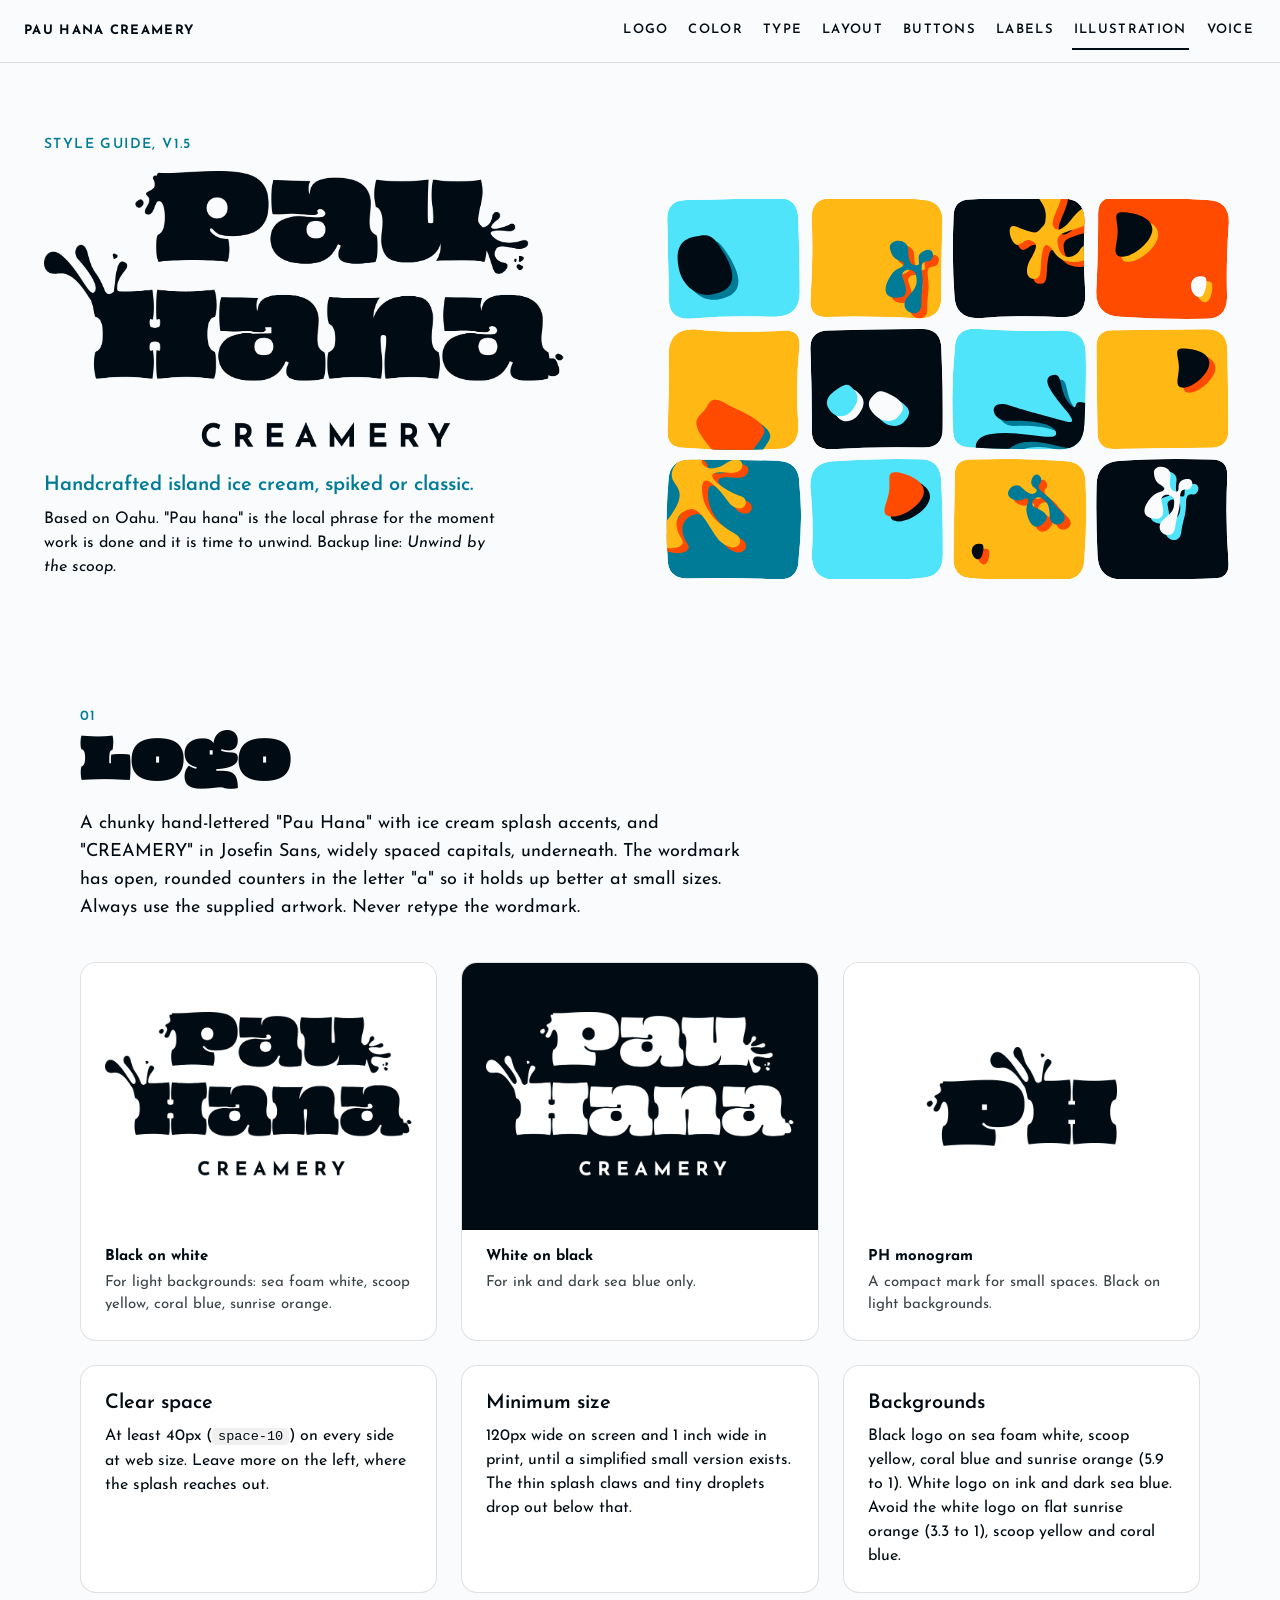
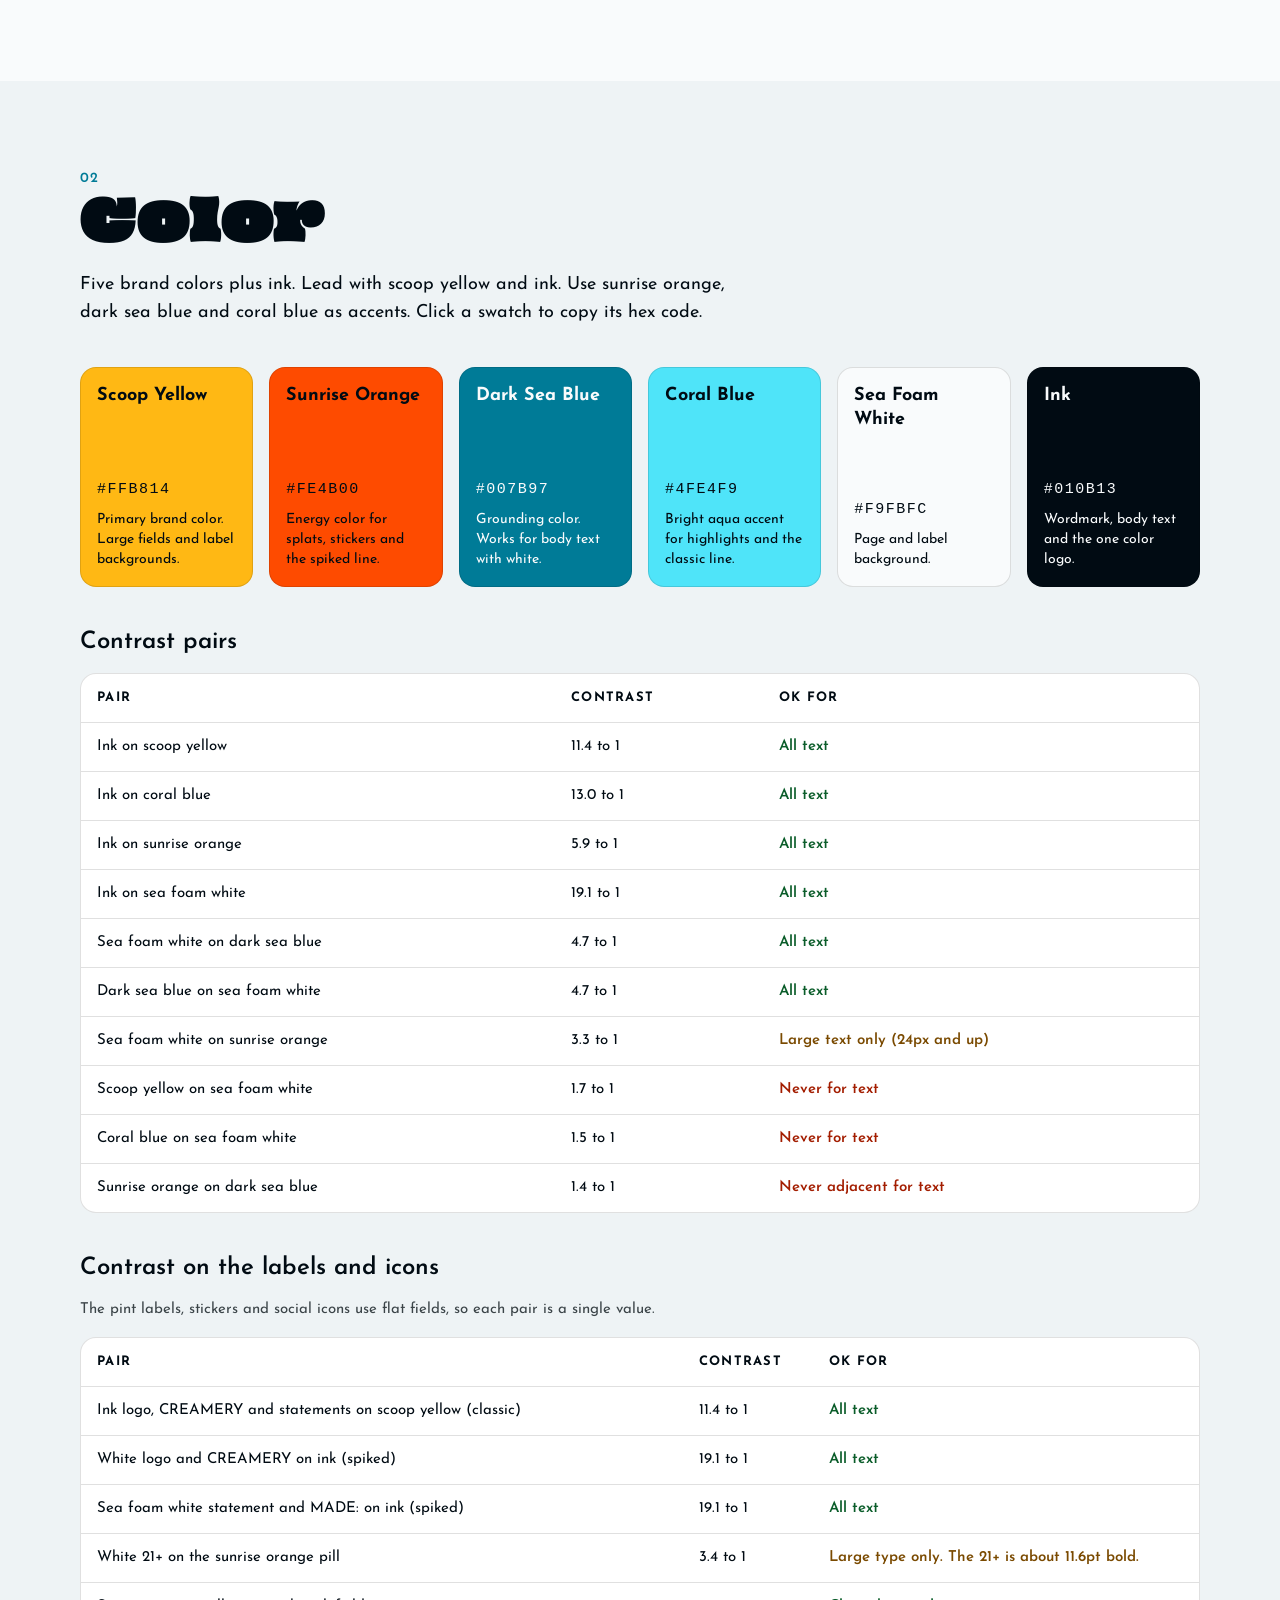
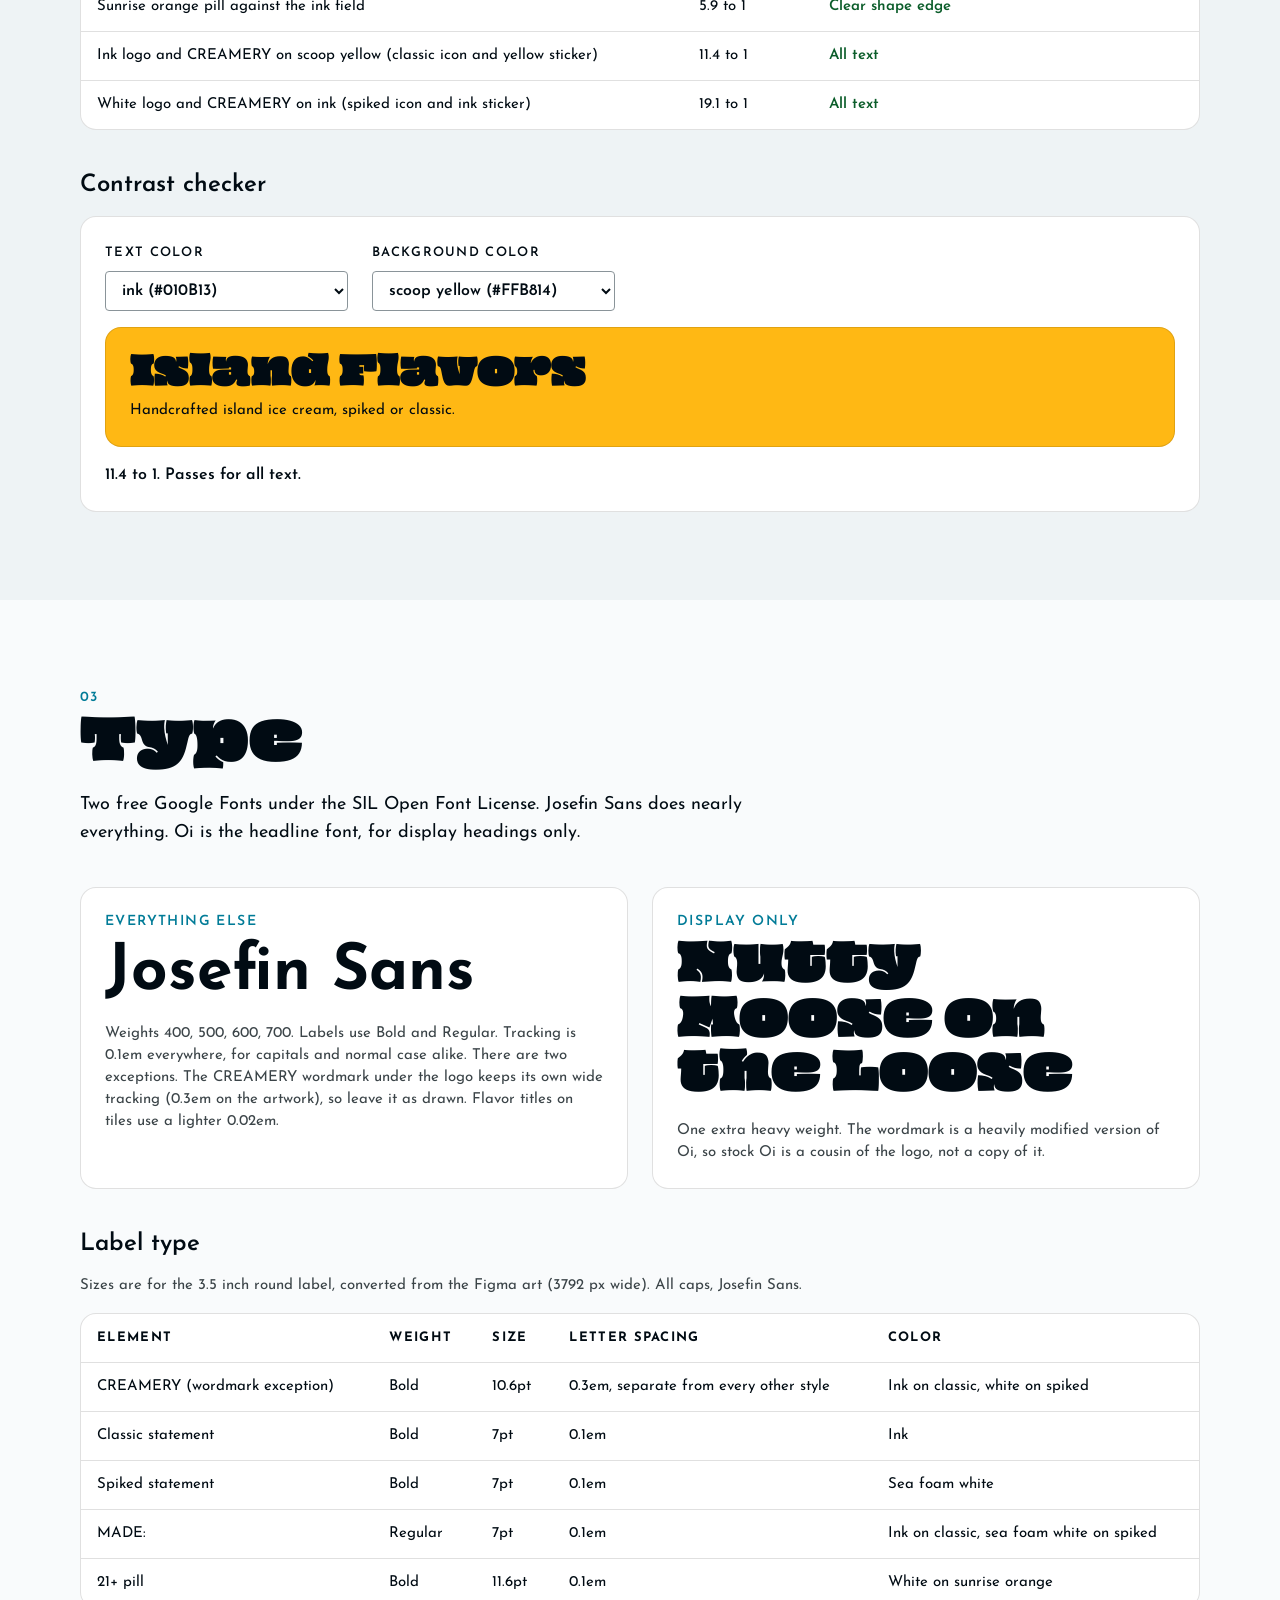
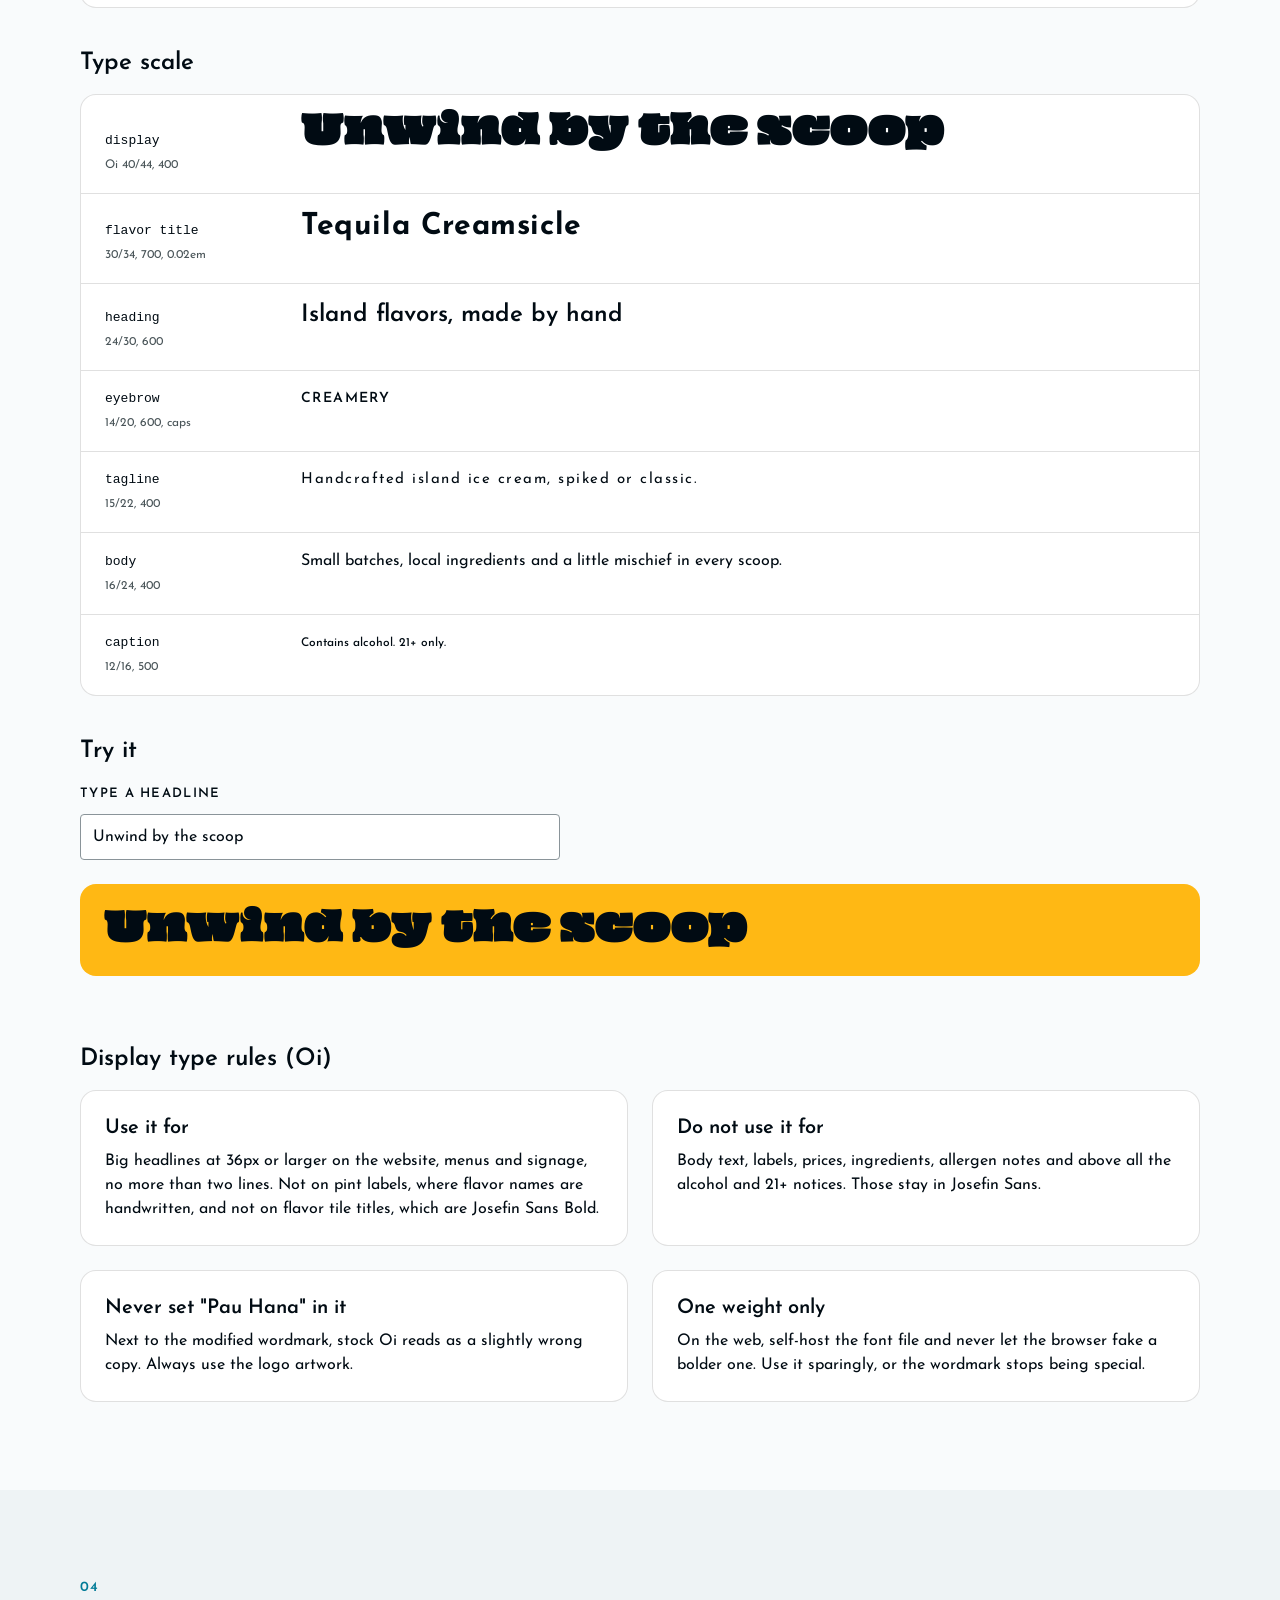
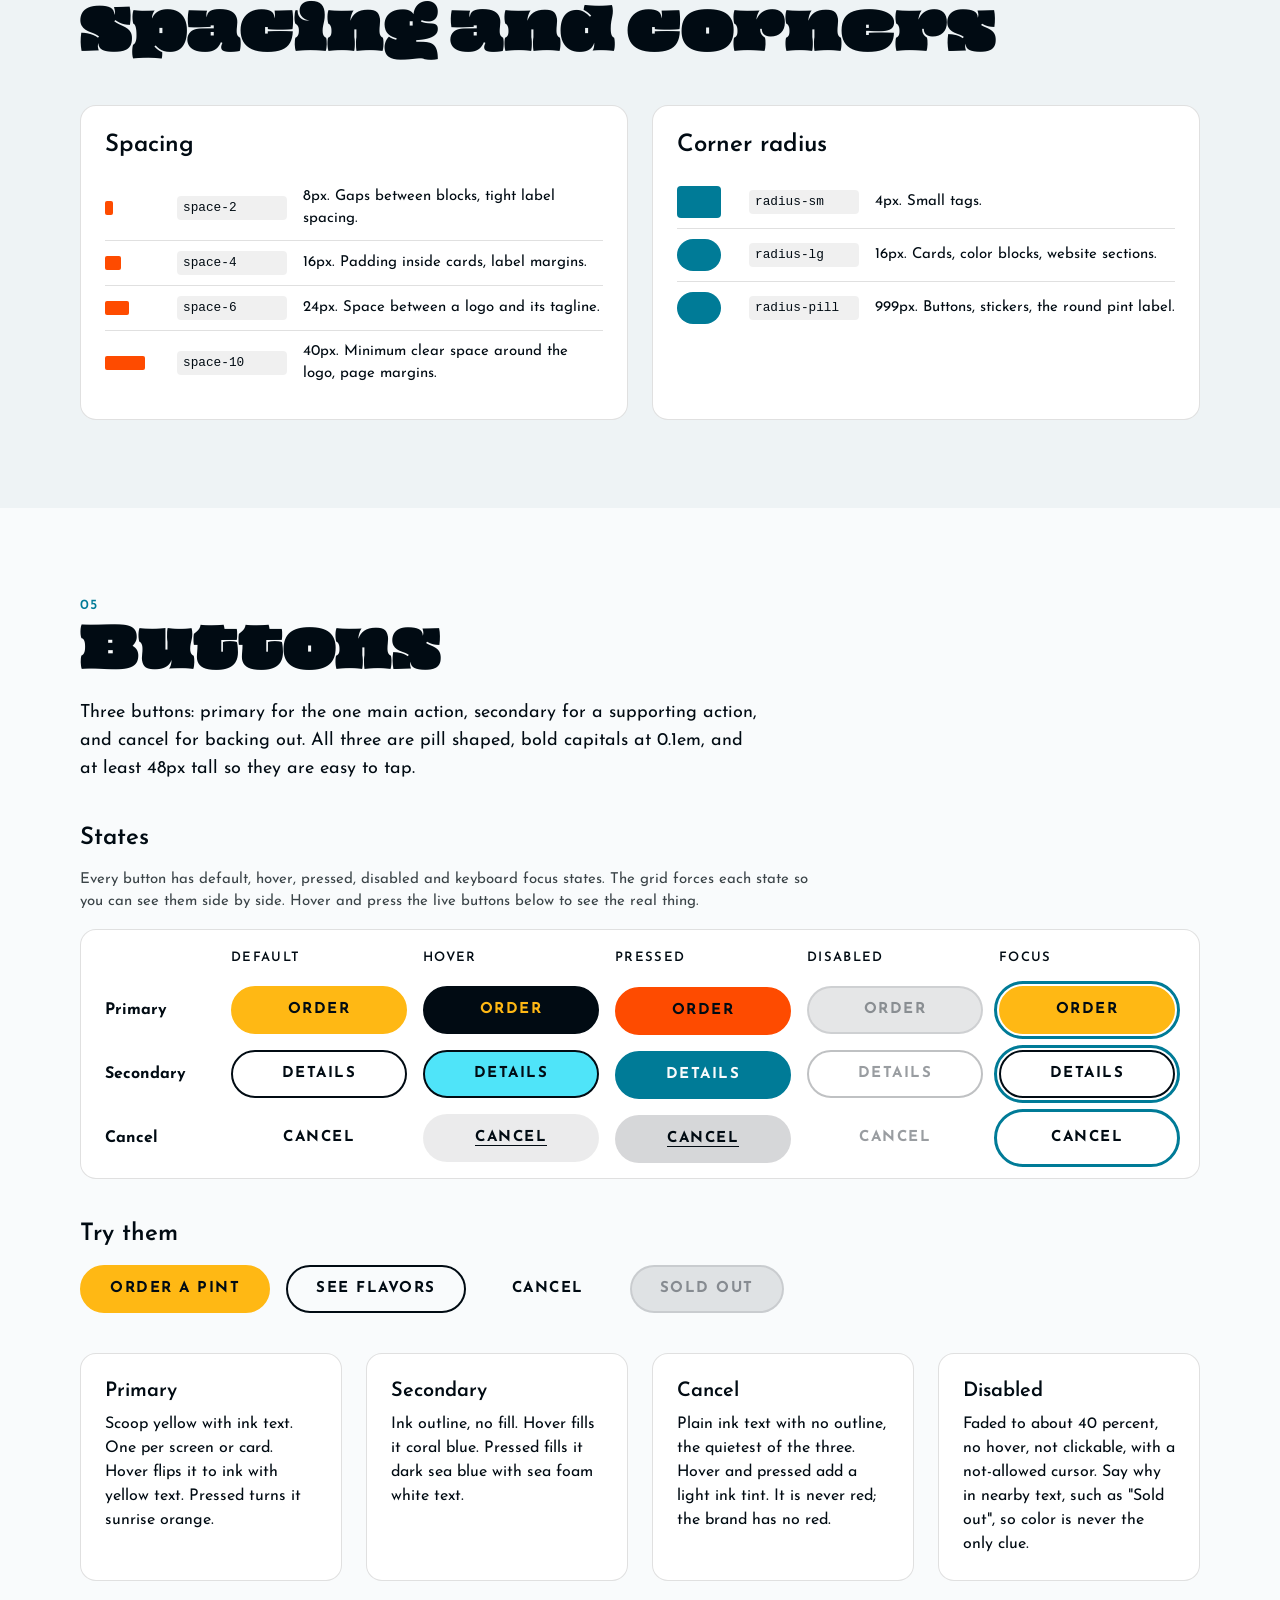
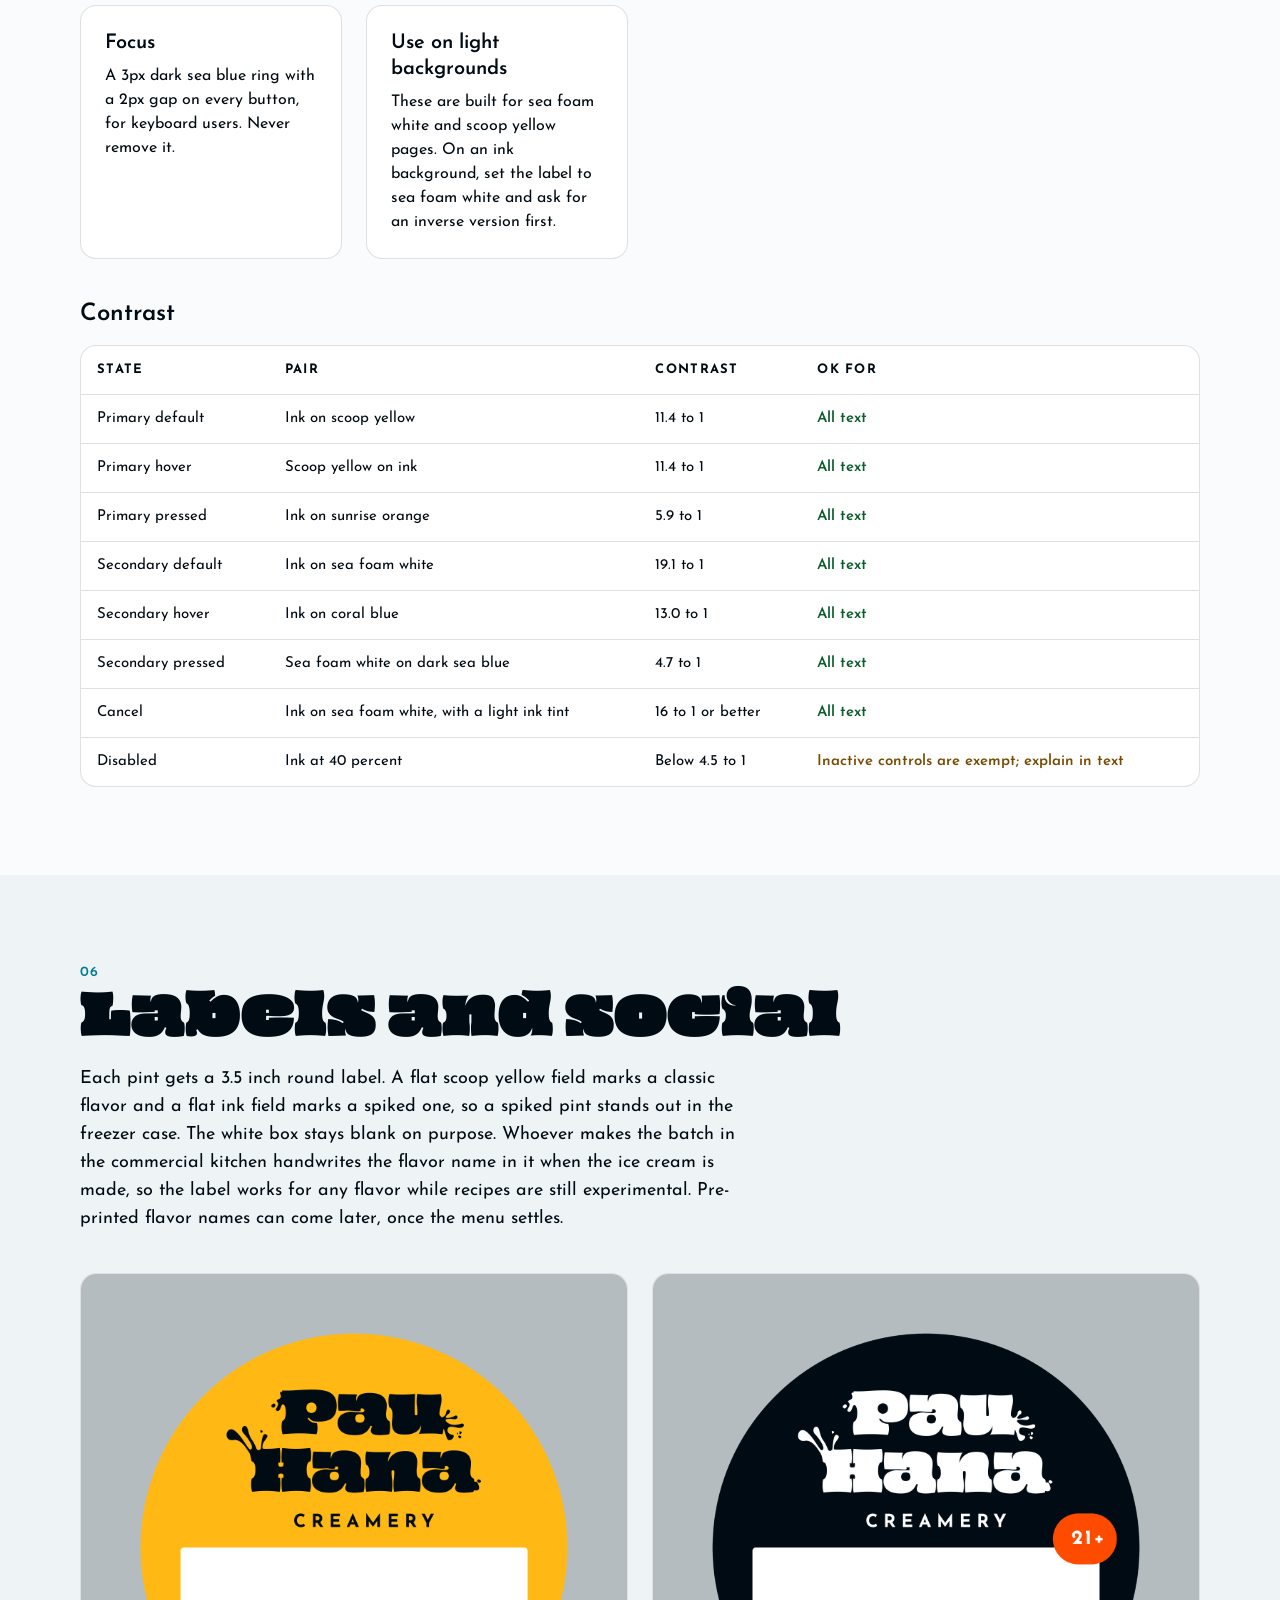
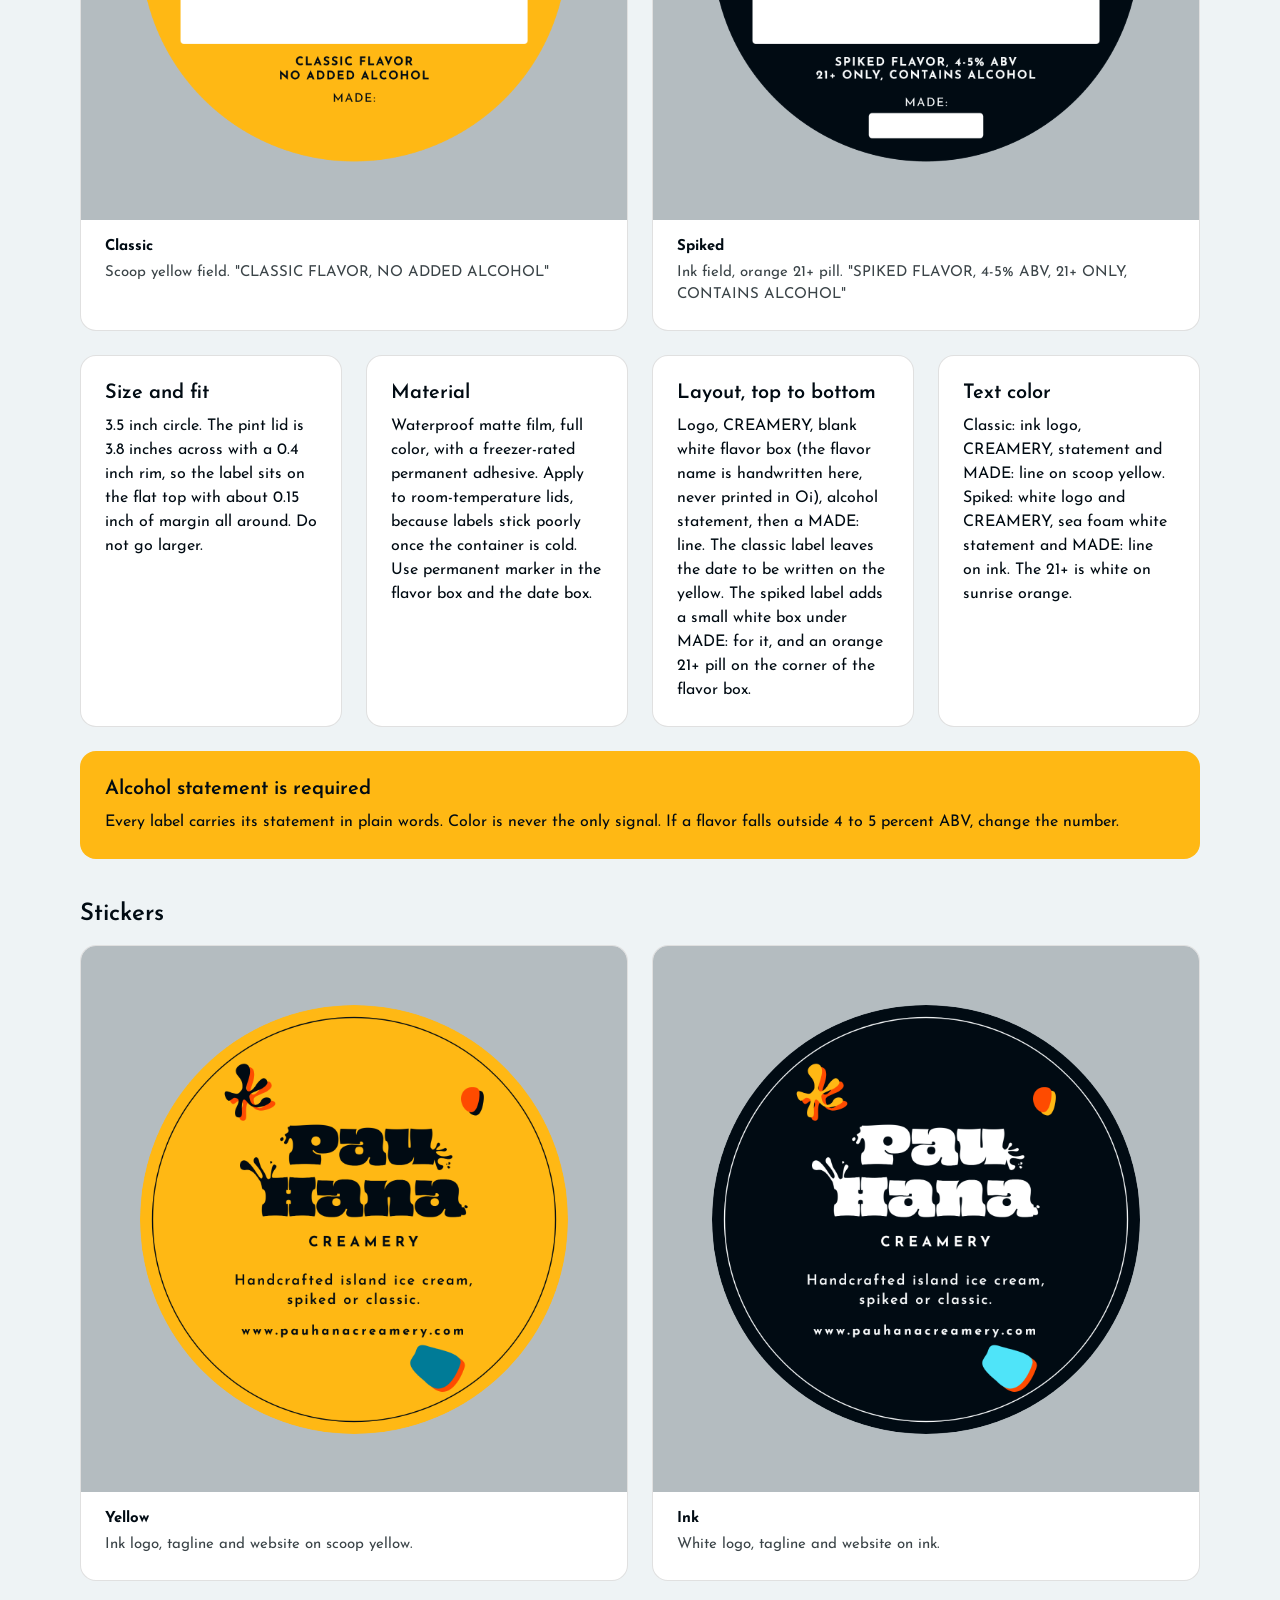
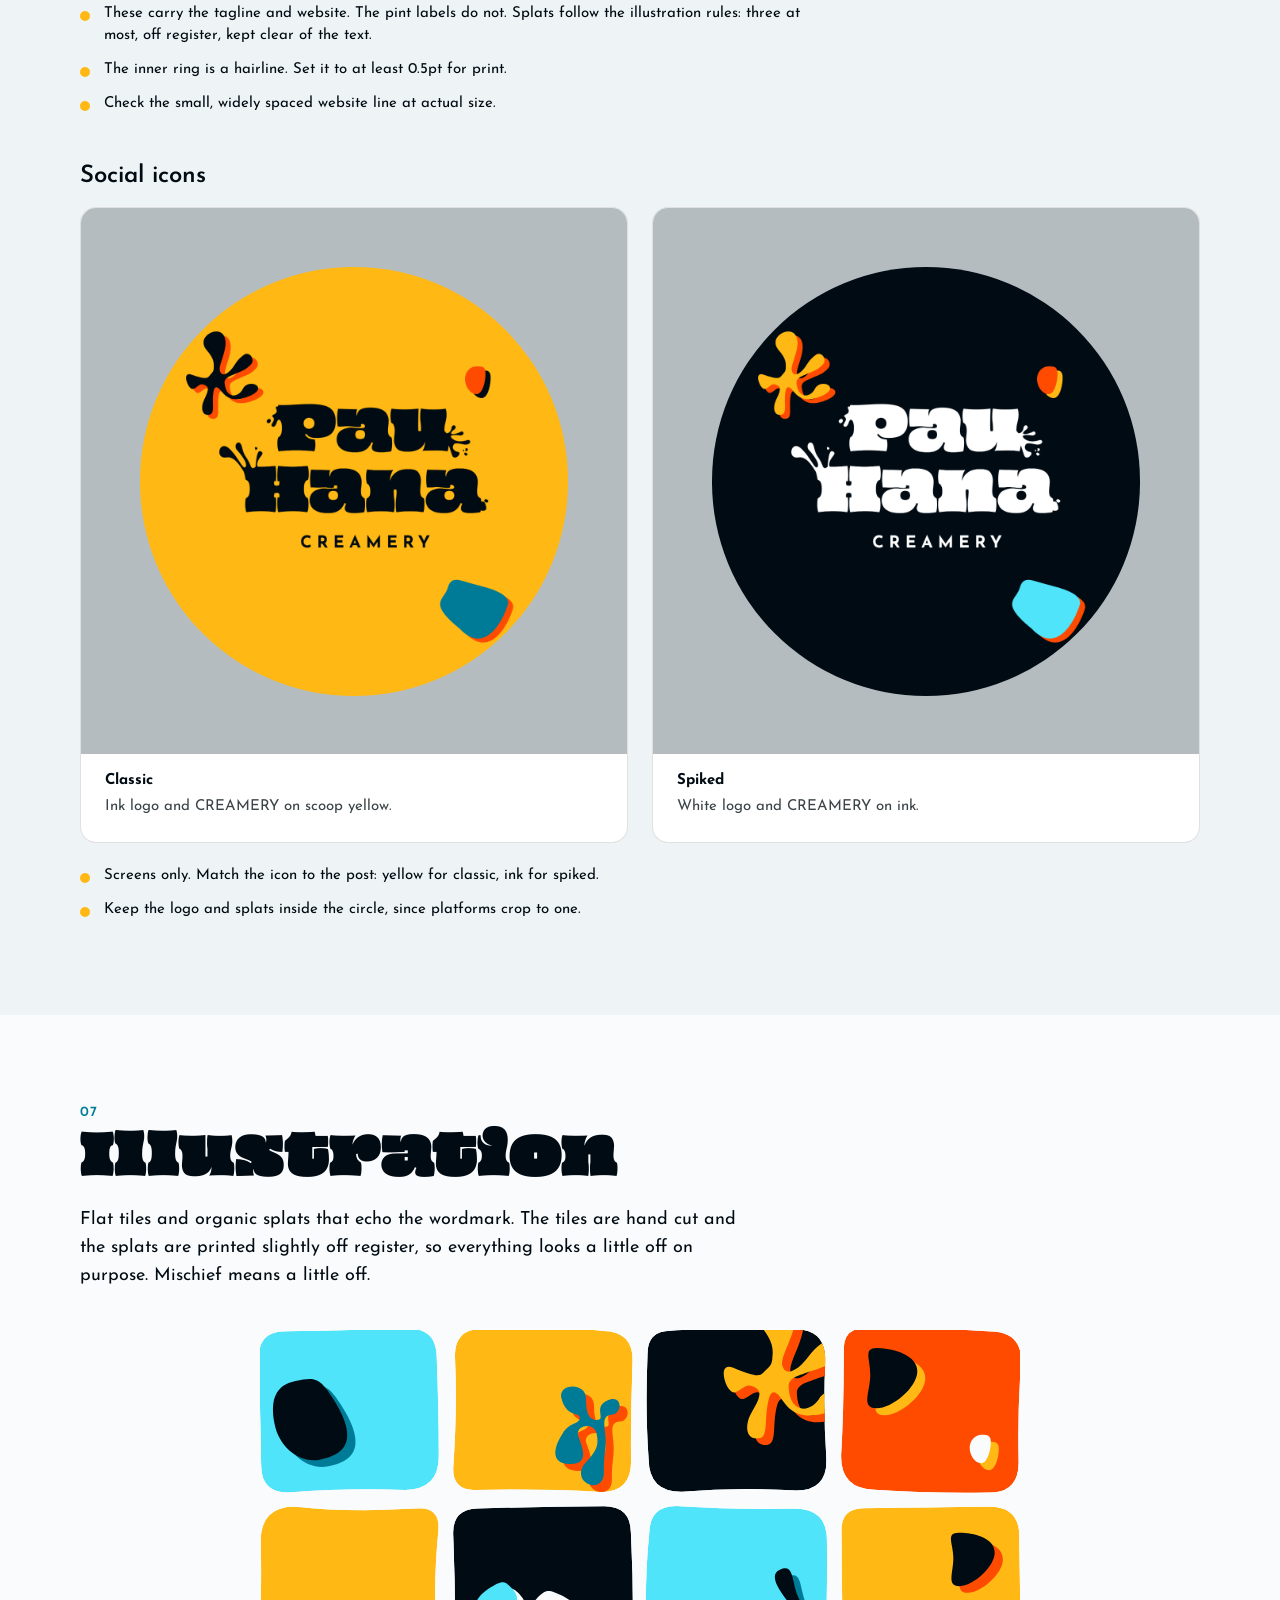
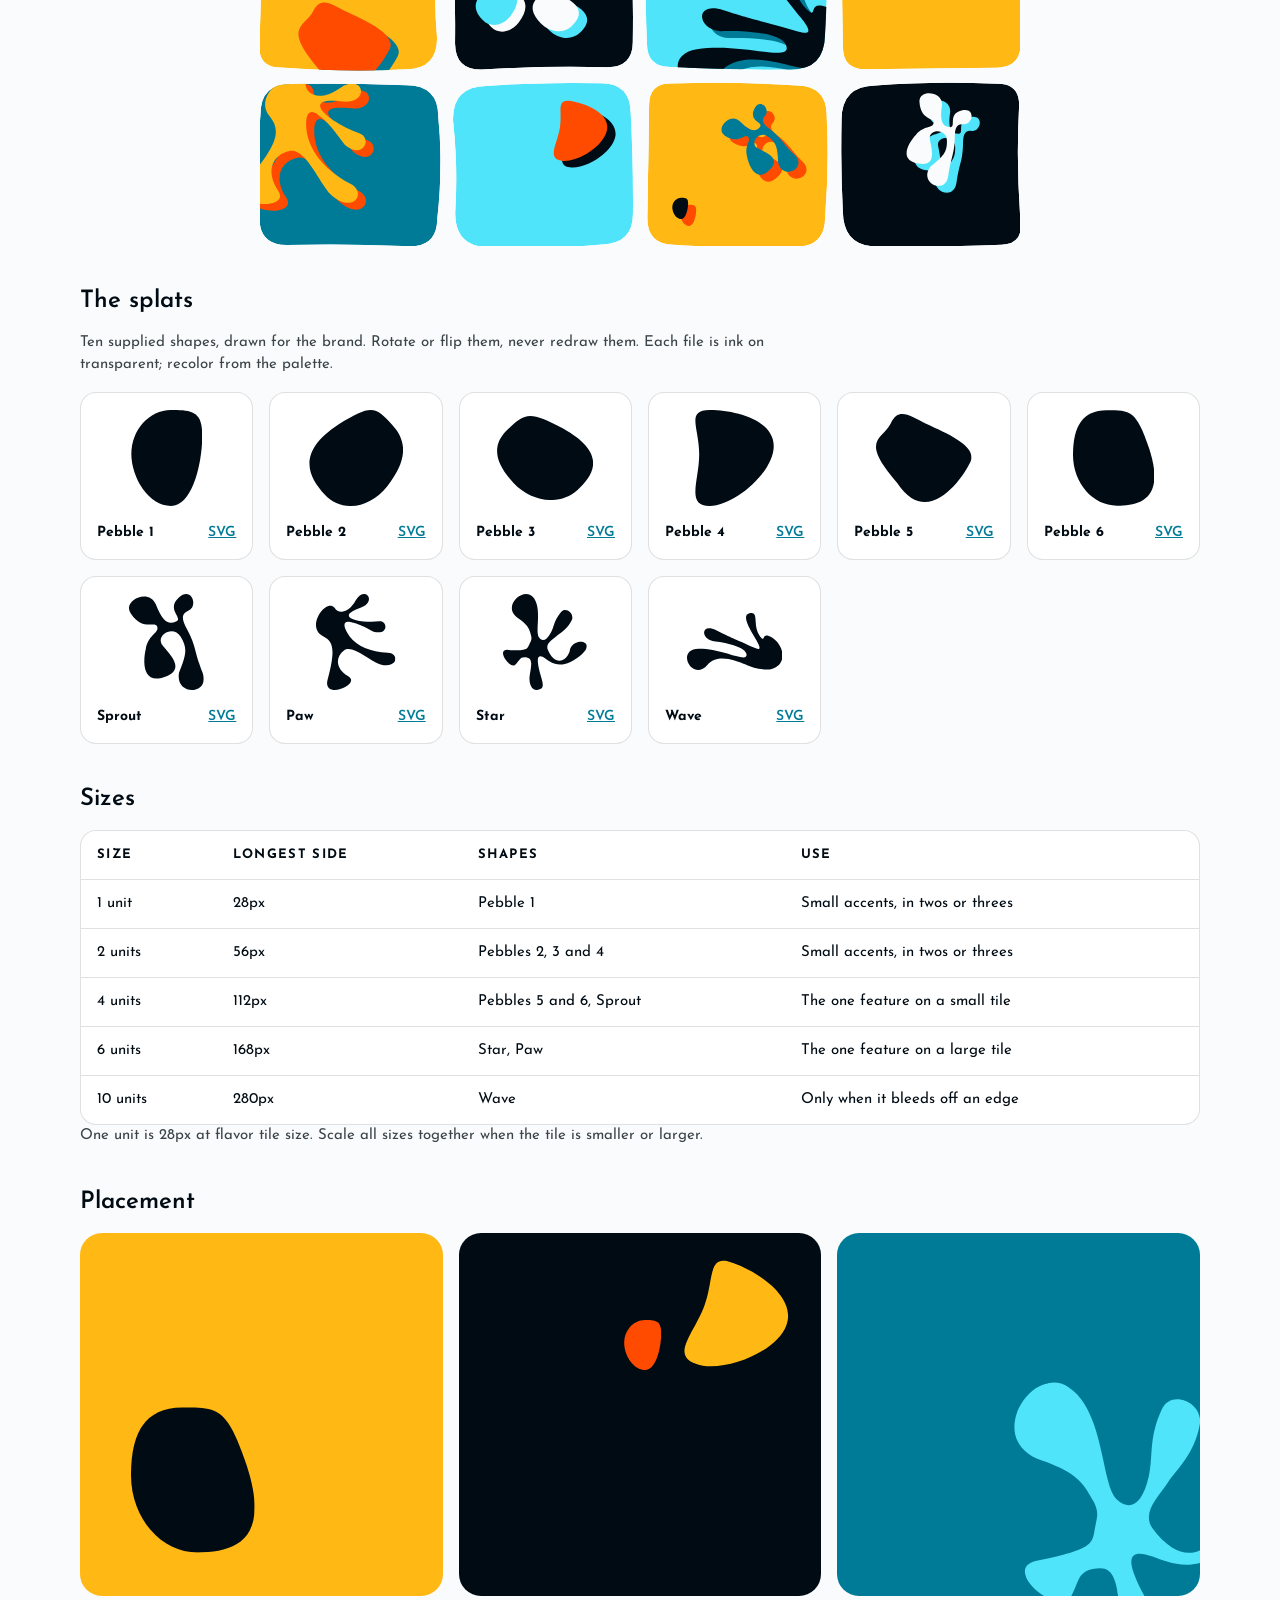
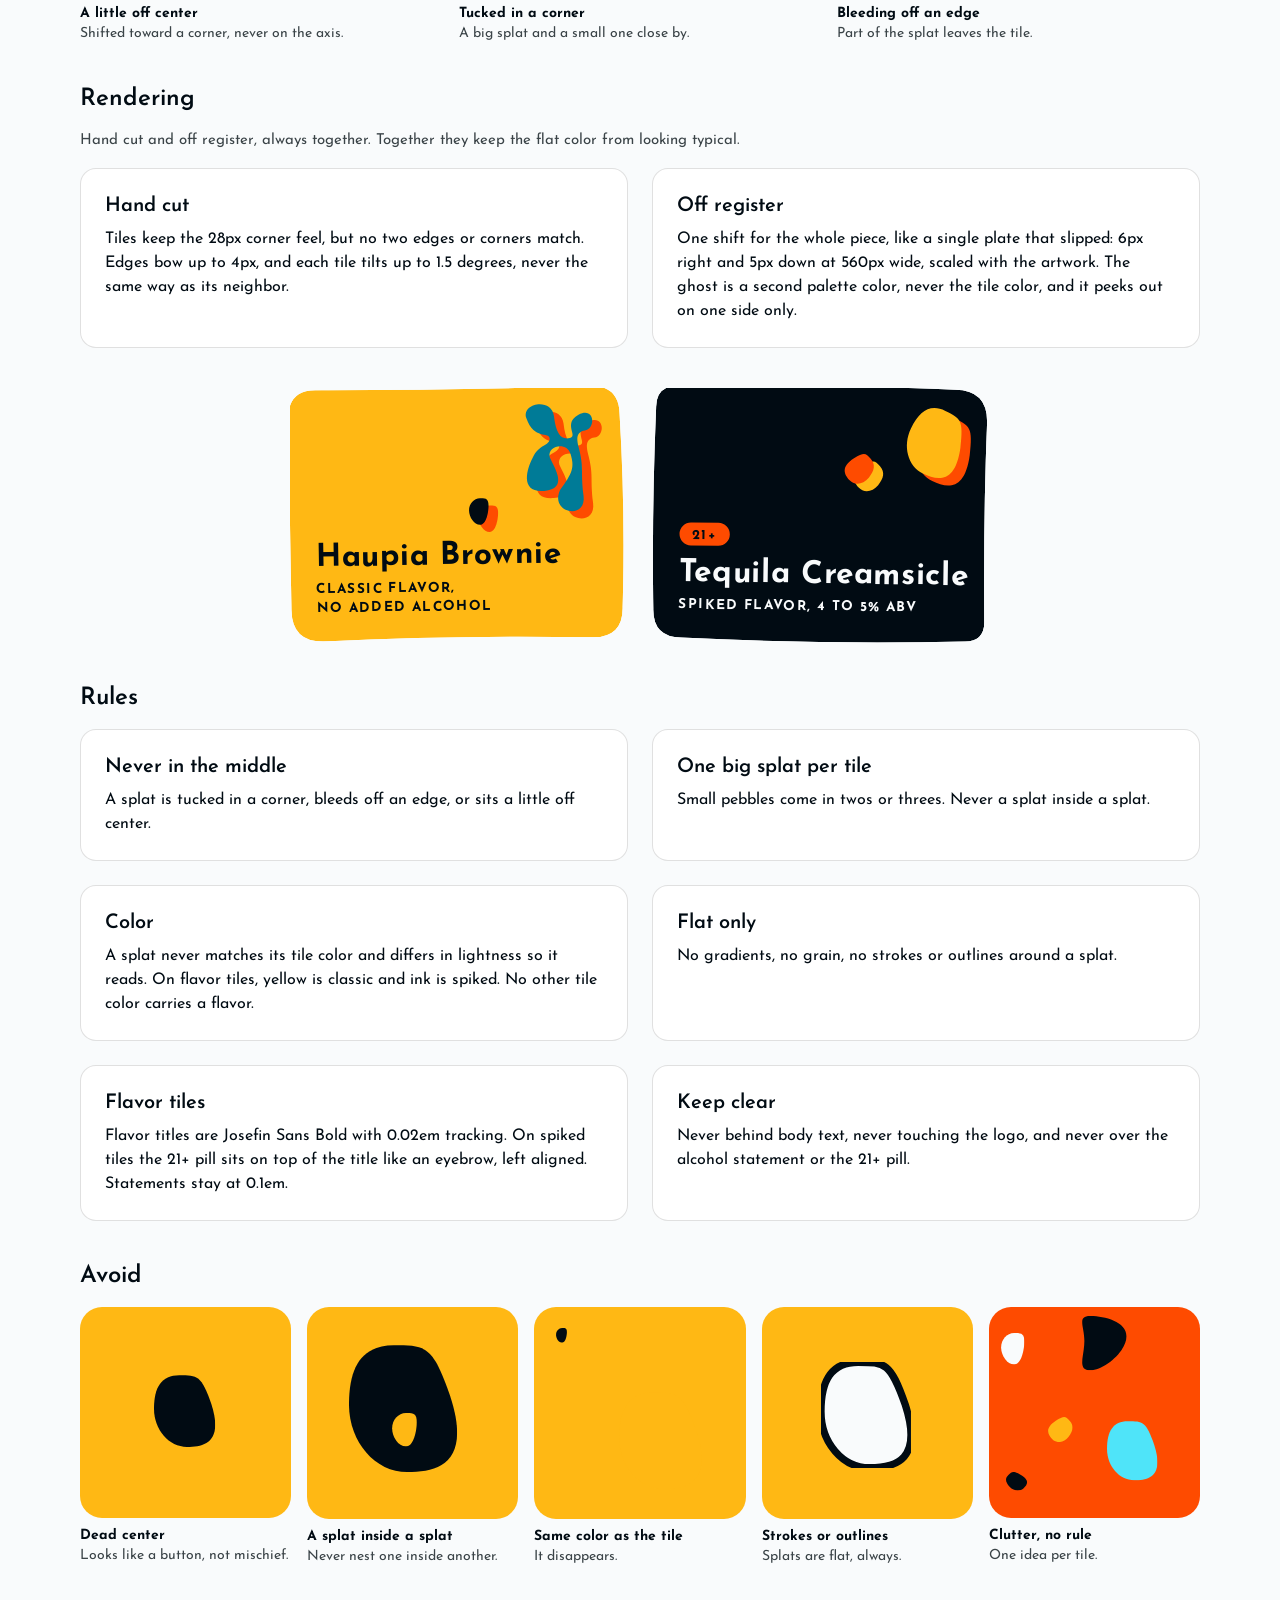
==== commit 7ccde65a: "Refresh styleguide stickers and social icons with yellow and ink variants. Co-authored-by: Cursor <c" ====
--- a/styleguide/index.html
+++ b/styleguide/index.html
@@ -110,7 +110,7 @@
       </div>
 
       <h3 class="sub">Contrast on the labels and icons</h3>
-      <p class="meta meta--wide">The pint labels and social icons use flat fields, so each pair is a single value.</p>
+      <p class="meta meta--wide">The pint labels, stickers and social icons use flat fields, so each pair is a single value.</p>
       <div class="table-wrap">
         <table class="table">
           <thead><tr><th scope="col">Pair</th><th scope="col">Contrast</th><th scope="col">OK for</th></tr></thead>
@@ -120,8 +120,8 @@
             <tr><td>Sea foam white statement and MADE: on ink (spiked)</td><td>19.1 to 1</td><td class="ok">All text</td></tr>
             <tr><td>White 21+ on the sunrise orange pill</td><td>3.4 to 1</td><td class="warn">Large type only. The 21+ is about 11.6pt bold.</td></tr>
             <tr><td>Sunrise orange pill against the ink field</td><td>5.9 to 1</td><td class="ok">Clear shape edge</td></tr>
-            <tr><td>Ink logo and CREAMERY on coral blue (classic icon)</td><td>13.0 to 1</td><td class="ok">All text</td></tr>
-            <tr><td>Scoop yellow logo and white CREAMERY on ink (spiked icon)</td><td>11.4 to 1 and 19.1 to 1</td><td class="ok">All text</td></tr>
+            <tr><td>Ink logo and CREAMERY on scoop yellow (classic icon and yellow sticker)</td><td>11.4 to 1</td><td class="ok">All text</td></tr>
+            <tr><td>White logo and CREAMERY on ink (spiked icon and ink sticker)</td><td>19.1 to 1</td><td class="ok">All text</td></tr>
           </tbody>
         </table>
       </div>
@@ -346,19 +346,19 @@
         </div>
       </div>
 
-      <h3 class="sub">Monochrome stickers</h3>
+      <h3 class="sub">Stickers</h3>
       <div class="grid grid--2">
         <figure class="card">
-          <div class="frame frame--grey frame--square"><img class="round" src="assets/label-black.png" alt="Round label with a black field, white logo, the tagline and the website" loading="lazy"></div>
-          <figcaption><strong>Black</strong><span>White logo, tagline and website.</span></figcaption>
-        </figure>
-        <figure class="card">
-          <div class="frame frame--grey frame--square"><img class="round" src="assets/label-white.png" alt="Round label with a white field, black logo, the tagline and the website" loading="lazy"></div>
-          <figcaption><strong>White</strong><span>Black logo, tagline and website.</span></figcaption>
+          <div class="frame frame--grey frame--square"><img class="round" src="assets/sticker-yellow.png" alt="Round sticker with a scoop yellow field, ink logo, the tagline, the website and three splats" loading="lazy"></div>
+          <figcaption><strong>Yellow</strong><span>Ink logo, tagline and website on scoop yellow.</span></figcaption>
+        </figure>
+        <figure class="card">
+          <div class="frame frame--grey frame--square"><img class="round" src="assets/sticker-ink.png" alt="Round sticker with an ink field, white logo, the tagline, the website and three splats" loading="lazy"></div>
+          <figcaption><strong>Ink</strong><span>White logo, tagline and website on ink.</span></figcaption>
         </figure>
       </div>
       <ul class="bullets bullets--wide">
-        <li>These carry the tagline and website. The color pint labels do not.</li>
+        <li>These carry the tagline and website. The pint labels do not. Splats follow the illustration rules: three at most, off register, kept clear of the text.</li>
         <li>The inner ring is a hairline. Set it to at least 0.5pt for print.</li>
         <li>Check the small, widely spaced website line at actual size.</li>
       </ul>
@@ -366,17 +366,17 @@
       <h3 class="sub">Social icons</h3>
       <div class="grid grid--2">
         <figure class="card">
-          <div class="frame frame--grey frame--square"><img class="round" src="assets/social-icon-classic.png" alt="Round social icon, ink logo and CREAMERY on coral blue" loading="lazy"></div>
-          <figcaption><strong>Classic</strong><span>Ink logo and CREAMERY on coral blue.</span></figcaption>
-        </figure>
-        <figure class="card">
-          <div class="frame frame--grey frame--square"><img class="round" src="assets/social-icon-spiked.png" alt="Round social icon, scoop yellow logo and white CREAMERY on ink" loading="lazy"></div>
-          <figcaption><strong>Spiked</strong><span>Scoop yellow logo and white CREAMERY on ink.</span></figcaption>
+          <div class="frame frame--grey frame--square"><img class="round" src="assets/social-icon-classic.png" alt="Round social icon, ink logo and CREAMERY on scoop yellow with three off register splats" loading="lazy"></div>
+          <figcaption><strong>Classic</strong><span>Ink logo and CREAMERY on scoop yellow.</span></figcaption>
+        </figure>
+        <figure class="card">
+          <div class="frame frame--grey frame--square"><img class="round" src="assets/social-icon-spiked.png" alt="Round social icon, white logo and CREAMERY on ink with three off register splats" loading="lazy"></div>
+          <figcaption><strong>Spiked</strong><span>White logo and CREAMERY on ink.</span></figcaption>
         </figure>
       </div>
       <ul class="bullets bullets--wide">
-        <li>Screens only. Match the icon to the post: coral blue for classic, ink for spiked.</li>
-        <li>Leave margin around the left splash, since platforms crop to a circle.</li>
+        <li>Screens only. Match the icon to the post: yellow for classic, ink for spiked.</li>
+        <li>Keep the logo and splats inside the circle, since platforms crop to one.</li>
       </ul>
     </section>
 
